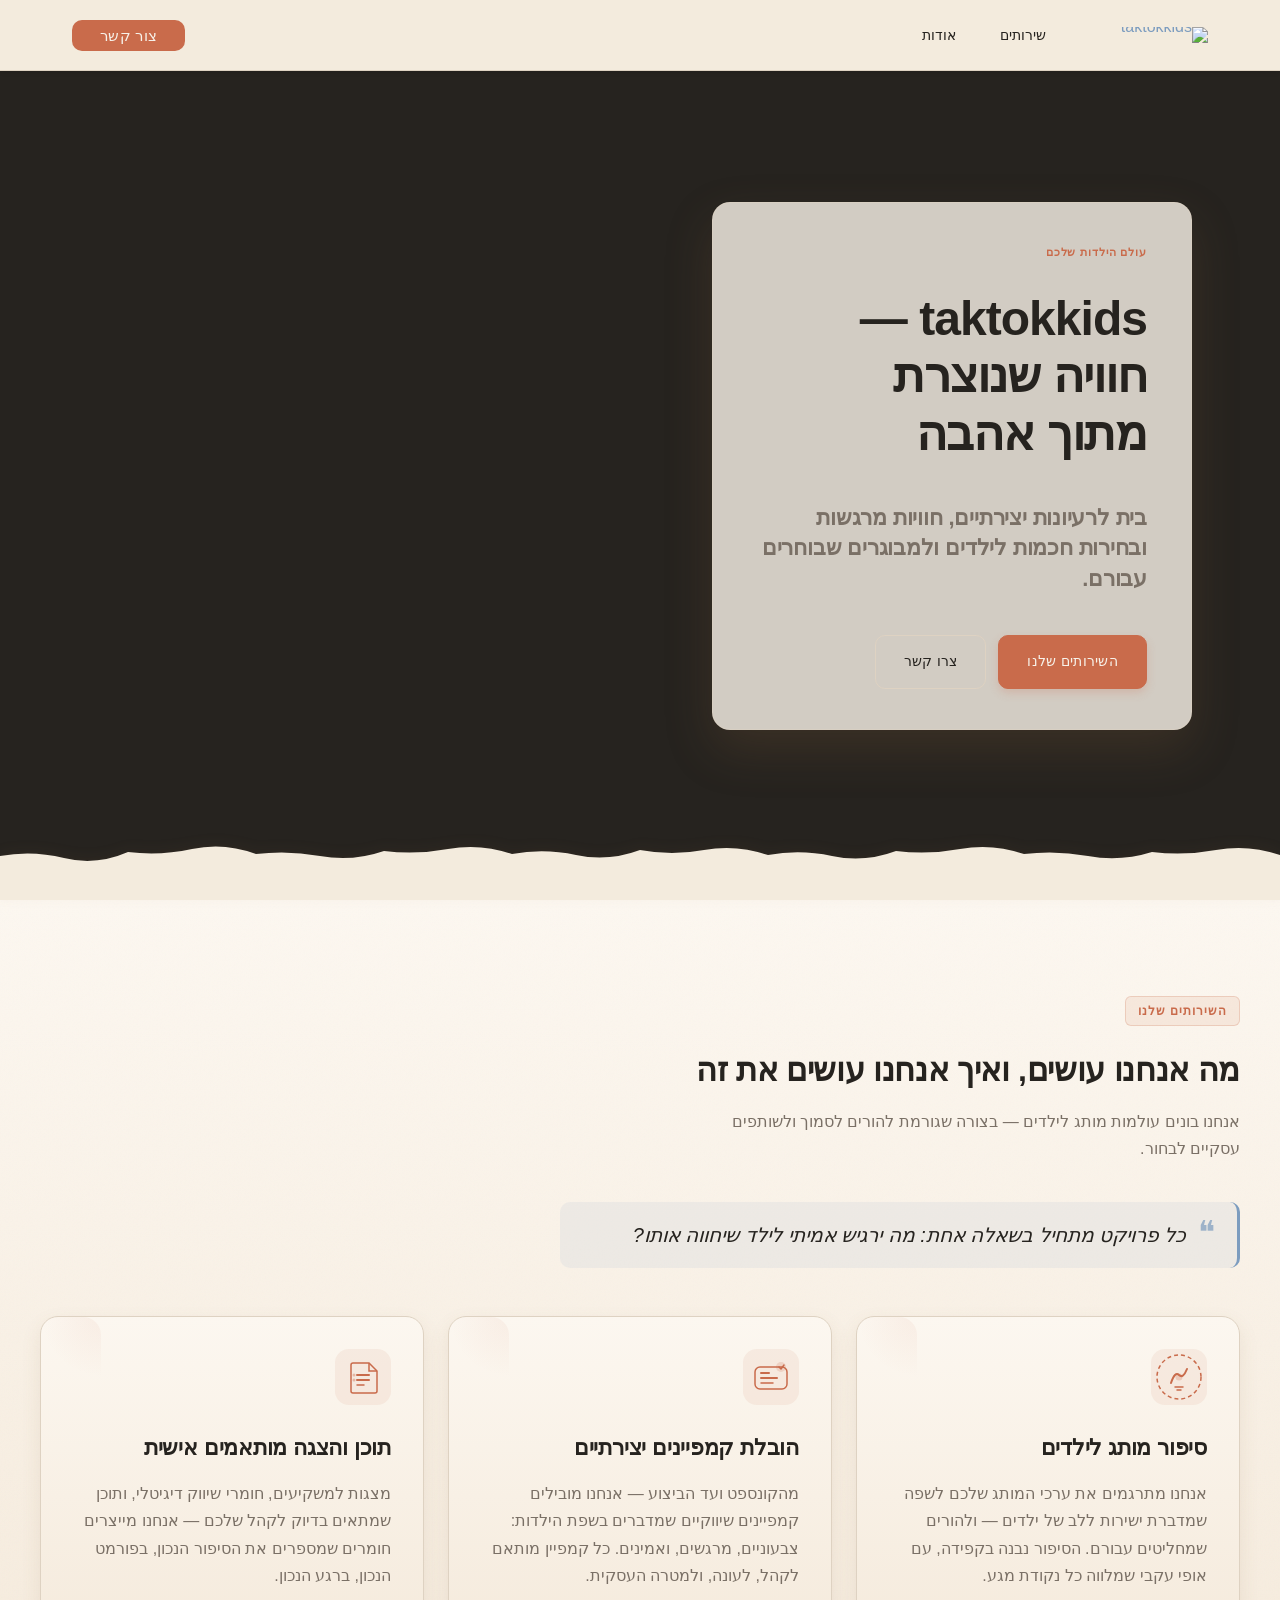
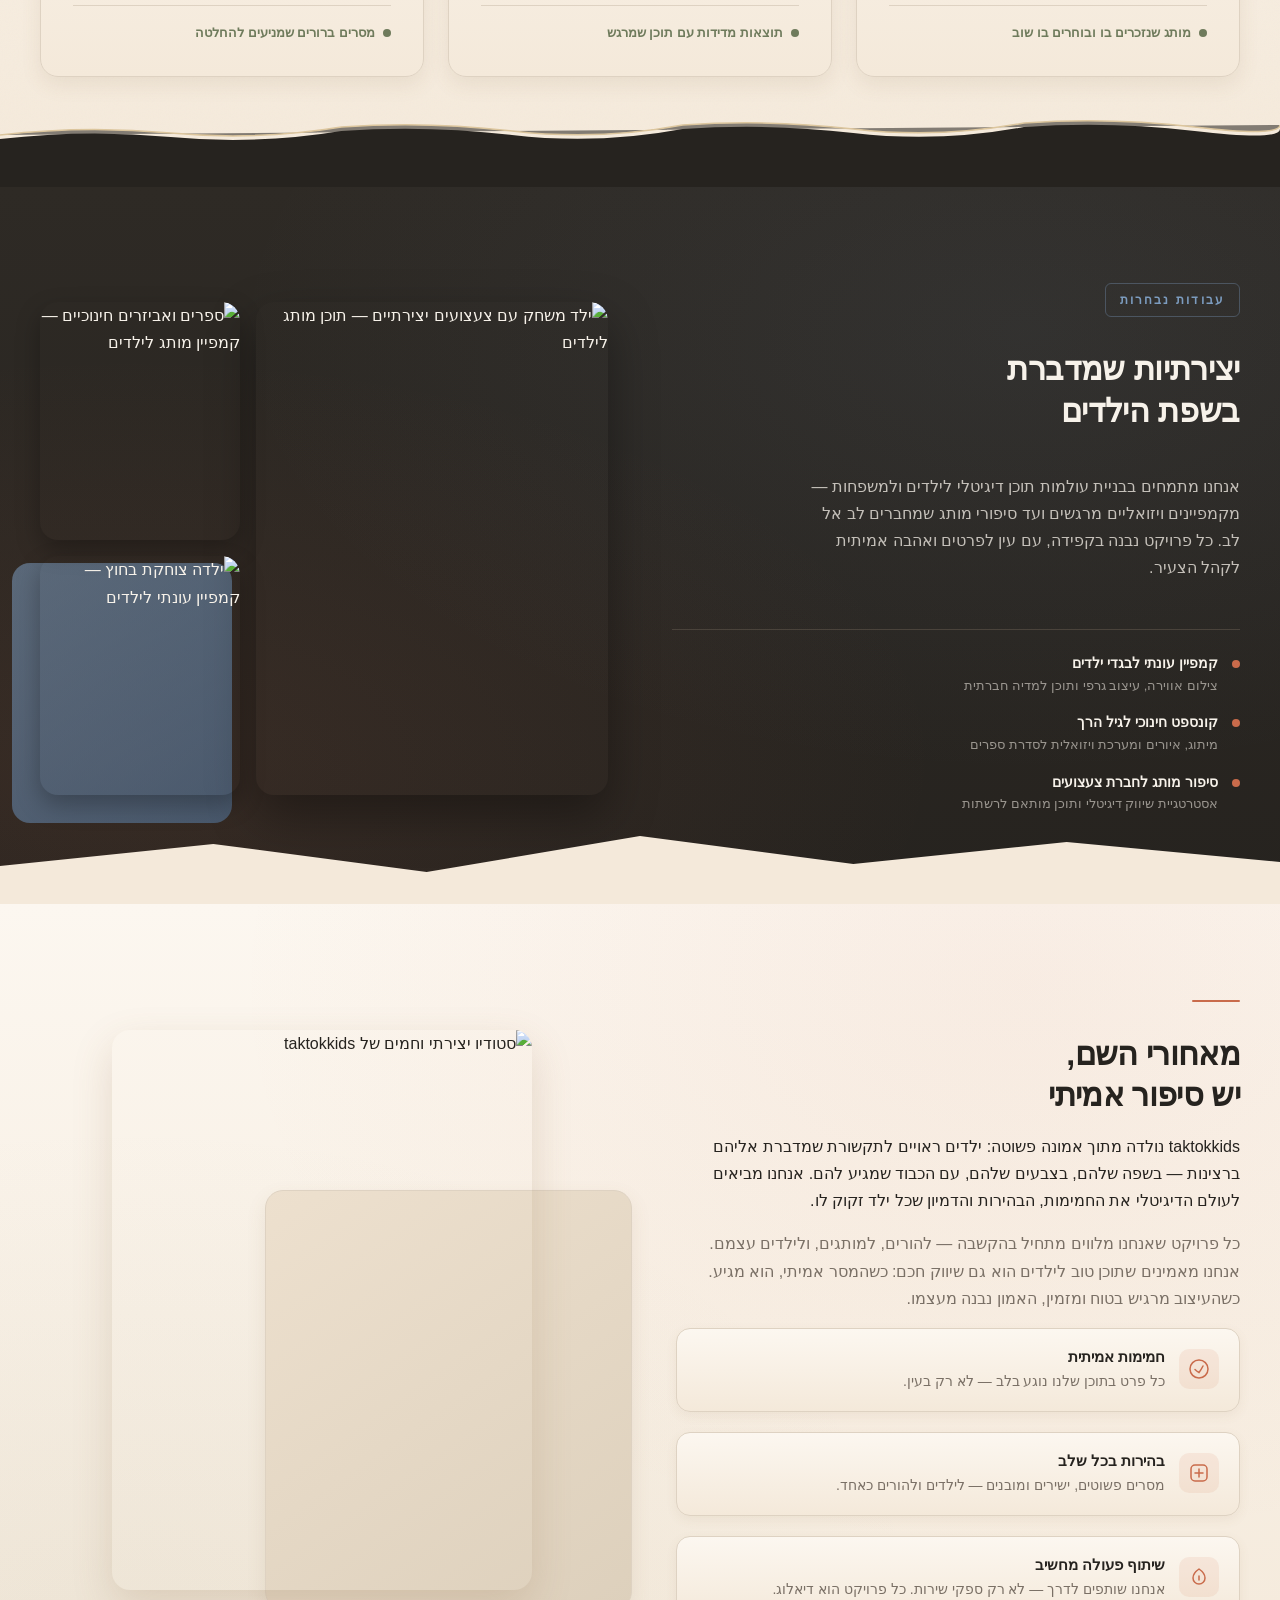
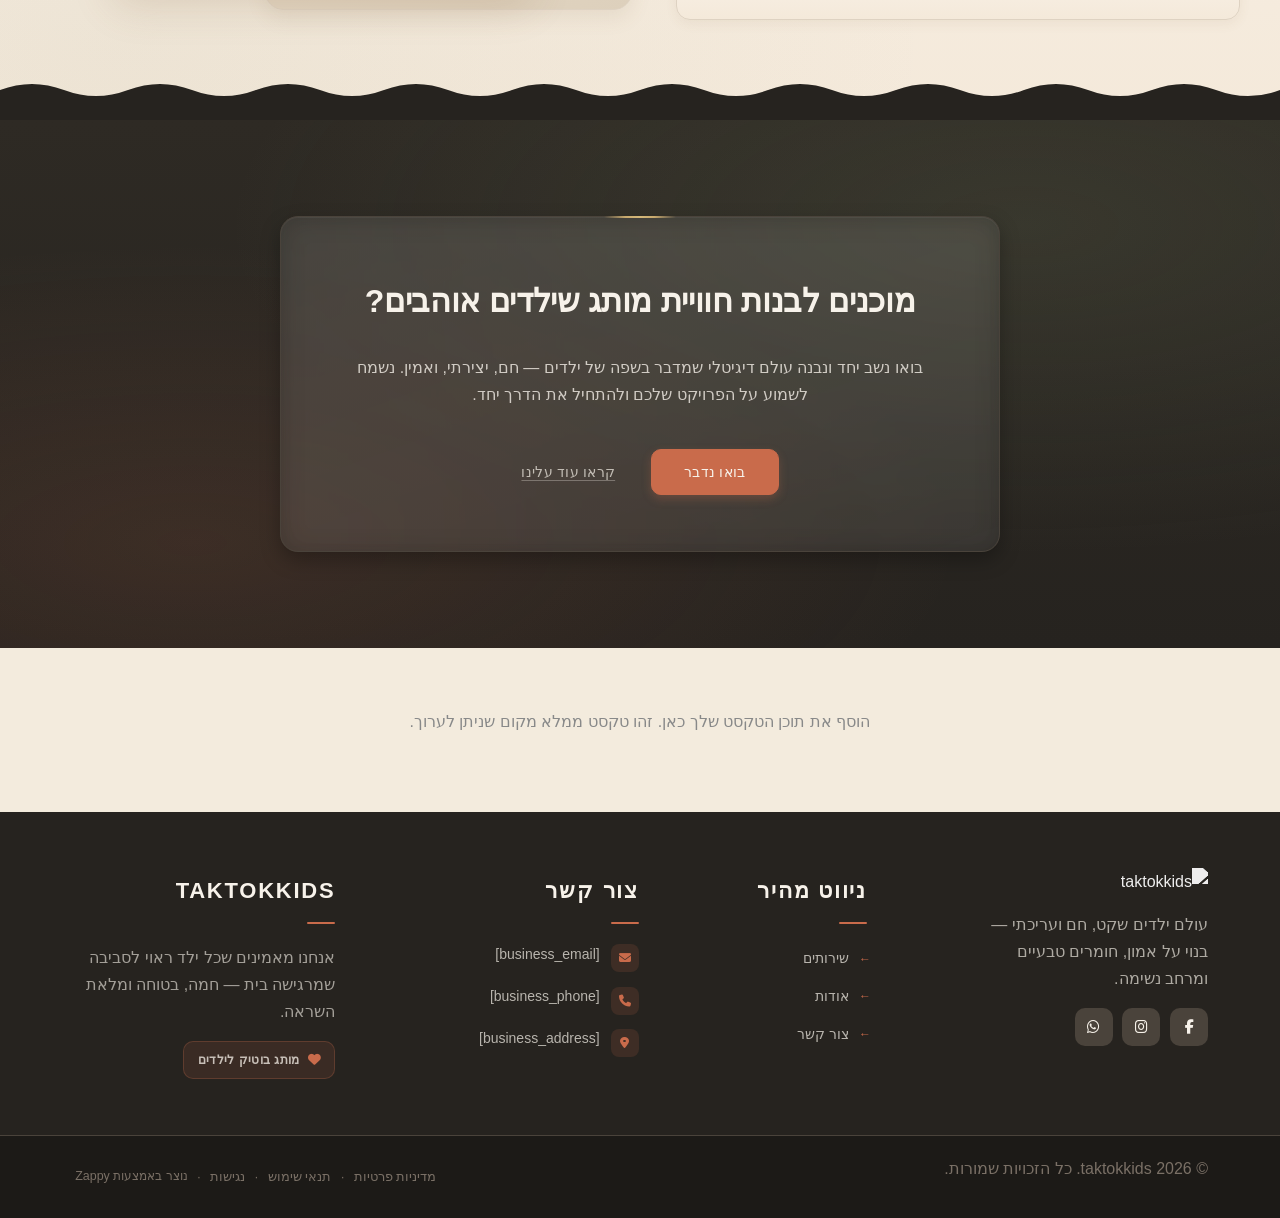
==== index.html @ 575d0949 "Background sync: Progressive GitHub Sync" ====
<!DOCTYPE html>
<html lang="he" dir="rtl">
<head>
    <meta charset="UTF-8">
    <meta name="viewport" content="width=device-width, initial-scale=1.0">
    <meta name="robots" content="index, follow">
    <title>digital marketing services — taktokkids</title>
    <meta name="description" content="גלו כיצד taktokkids מובילה עסקים להצלחה דיגיטלית מלאה. שירותי שיווק דיגיטלי מתקדמים, ניהול רשתות חברתיות ואסטרטגיות מנצחות שיהפכו את המותג שלכם לבלתי נשכח. הצטרפו אלינו עוד היום!">
    <meta name="keywords" content="digital marketing services, שיווק דיגיטלי, digital marketing agency, marketing, קידום עסקים">
    
    <!-- Favicons -->
    <link rel="icon" type="image/x-icon" href="/assets/favicon.ico">
    <link rel="icon" type="image/png" sizes="16x16" href="/assets/favicon-16x16.png">
    <link rel="icon" type="image/png" sizes="32x32" href="/assets/favicon-32x32.png">
    <link rel="icon" type="image/png" sizes="48x48" href="/assets/favicon-48x48.png">
    <link rel="icon" type="image/png" sizes="192x192" href="/assets/favicon-192x192.png">
    <link rel="icon" type="image/png" sizes="512x512" href="/assets/favicon-512x512.png">
    <link rel="apple-touch-icon" href="/assets/apple-touch-icon.png">
    <!-- Zappy Analytics -->
<script>
(function() {
  'use strict';
  
  // Configuration
  var config = {
    websiteId: '6b8d419a-8a26-4a65-ace0-37fadb36703c',
    apiUrl: 'https://api.zappy5.com/api/analytics/track',
    sessionDuration: 30 * 60 * 1000, // 30 minutes
    visitorDuration: 30 * 24 * 60 * 60 * 1000, // 30 days
    trackPageViews: true,
    trackClicks: true,
    trackFormSubmissions: true
  };
  
  // Generate or retrieve persistent visitor ID (30 days)
  function getVisitorId() {
    var visitorKey = 'zappy_visitor_' + config.websiteId;
    var visitor = null;
    
    try {
      visitor = localStorage.getItem(visitorKey);
      if (visitor) {
        var visitorData = JSON.parse(visitor);
        var now = Date.now();
        
        // Check if visitor ID is still valid (30 days)
        if (now - visitorData.created < config.visitorDuration) {
          // Update last seen timestamp
          visitorData.lastSeen = now;
          localStorage.setItem(visitorKey, JSON.stringify(visitorData));
          return visitorData.id;
        }
      }
    } catch (e) {
      console.warn('Zappy Analytics: LocalStorage not available');
    }
    
    // Generate new visitor ID
    var newVisitorId = 'zv_' + Date.now() + '_' + Math.random().toString(36).substr(2, 9);
    
    try {
      localStorage.setItem(visitorKey, JSON.stringify({
        id: newVisitorId,
        created: Date.now(),
        lastSeen: Date.now()
      }));
    } catch (e) {
      // Continue without local storage
    }
    
    return newVisitorId;
  }
  
  // Generate or retrieve session ID (30 minutes)
  function getSessionId() {
    var sessionKey = 'zappy_session_' + config.websiteId;
    var session = null;
    
    try {
      session = sessionStorage.getItem(sessionKey);
      if (session) {
        var sessionData = JSON.parse(session);
        var now = Date.now();
        
        // Check if session is still valid
        if (now - sessionData.timestamp < config.sessionDuration) {
          // Update timestamp
          sessionData.timestamp = now;
          sessionStorage.setItem(sessionKey, JSON.stringify(sessionData));
          return sessionData.id;
        }
      }
    } catch (e) {
      console.warn('Zappy Analytics: SessionStorage not available');
    }
    
    // Generate new session ID
    var newSessionId = 'zs_' + Date.now() + '_' + Math.random().toString(36).substr(2, 9);
    
    try {
      sessionStorage.setItem(sessionKey, JSON.stringify({
        id: newSessionId,
        timestamp: Date.now()
      }));
    } catch (e) {
      // Continue without session storage
    }
    
    return newSessionId;
  }
  
  var visitorId = getVisitorId();
  var sessionId = getSessionId();
  
  // Track an event
  function trackEvent(eventType, data) {
    data = data || {};
    
    var eventData = {
      website_id: config.websiteId,
      event_type: eventType,
      page_path: window.location.pathname,
      referrer: document.referrer || 'direct',
      visitor_id: visitorId,
      session_id: sessionId,
      metadata: data
    };
    
    // Use sendBeacon if available (better for page unload events)
    if (navigator.sendBeacon) {
      var blob = new Blob([JSON.stringify(eventData)], { type: 'application/json' });
      navigator.sendBeacon(config.apiUrl, blob);
    } else {
      // Fallback to fetch
      fetch(config.apiUrl, {
        method: 'POST',
        headers: {
          'Content-Type': 'application/json'
        },
        body: JSON.stringify(eventData),
        keepalive: true
      }).catch(function(error) {
        console.warn('Zappy Analytics: Failed to track event', error);
      });
    }
  }
  
  // Track page view
  if (config.trackPageViews) {
    trackEvent('pageview', {
      title: document.title,
      url: window.location.href
    });
  }
  
  // Track clicks on important elements
  if (config.trackClicks) {
    document.addEventListener('click', function(e) {
      var target = e.target;
      
      // Track button clicks (counted as actions)
      if (target.tagName === 'BUTTON' || target.closest('button')) {
        var button = target.tagName === 'BUTTON' ? target : target.closest('button');
        trackEvent('click', {
          element: 'button',
          text: button.textContent.trim().substring(0, 100),
          id: button.id || null,
          class: button.className || null
        });
      }
      
      // Track link clicks (navigation - not counted as actions)
      else if (target.tagName === 'A' || target.closest('a')) {
        var link = target.tagName === 'A' ? target : target.closest('a');
        trackEvent('navigation', {
          element: 'link',
          text: link.textContent.trim().substring(0, 100),
          href: link.href,
          external: link.hostname !== window.location.hostname
        });
      }
    }, true);
  }
  
  // Track form submissions
  if (config.trackFormSubmissions) {
    document.addEventListener('submit', function(e) {
      var form = e.target;
      
      trackEvent('form_submit', {
        form_id: form.id || null,
        form_name: form.name || null,
        form_action: form.action || null,
        form_method: form.method || 'GET'
      });
    }, true);
  }
  
  // Track time on page (send on page unload)
  var pageLoadTime = Date.now();
  
  window.addEventListener('beforeunload', function() {
    var timeOnPage = Math.floor((Date.now() - pageLoadTime) / 1000); // in seconds
    
    trackEvent('page_unload', {
      time_on_page: timeOnPage,
      page_path: window.location.pathname
    });
  });
  
  // Expose tracking function globally for custom events
  window.zappyAnalytics = {
    track: trackEvent,
    getVisitorId: function() { return visitorId; },
    getSessionId: function() { return sessionId; }
  };
  
})();
</script>
<!-- End Zappy Analytics -->
    <meta property="og:title" content="digital marketing services — taktokkids">
    <meta property="og:description" content="גלו כיצד taktokkids מובילה עסקים להצלחה דיגיטלית מלאה. שירותי שיווק דיגיטלי מתקדמים, ניהול רשתות חברתיות ואסטרטגיות מנצחות שיהפכו את המותג שלכם לבלתי נשכח. הצטרפו אלינו עוד היום!">
    <meta name="twitter:card" content="summary_large_image">
    <meta name="twitter:title" content="digital marketing services — taktokkids">
    <meta name="twitter:description" content="גלו כיצד taktokkids מובילה עסקים להצלחה דיגיטלית מלאה. שירותי שיווק דיגיטלי מתקדמים, ניהול רשתות חברתיות ואסטרטגיות מנצחות שיהפכו את המותג שלכם לבלתי נשכח. הצטרפו אלינו עוד היום!">
    <meta property="og:type" content="website">
  <meta property="og:locale" content="he_IL">
  
  
  
  
  
  <link rel="stylesheet" href="https://cdnjs.cloudflare.com/ajax/libs/font-awesome/6.4.0/css/all.min.css">

    <!-- Favicons -->
    <link rel="icon" type="image/x-icon" href="/assets/favicon.ico">
    <link rel="icon" type="image/png" sizes="16x16" href="/assets/favicon-16x16.png">
    <link rel="icon" type="image/png" sizes="32x32" href="/assets/favicon-32x32.png">
    <link rel="icon" type="image/png" sizes="48x48" href="/assets/favicon-48x48.png">
    <link rel="icon" type="image/png" sizes="192x192" href="/assets/favicon-192x192.png">
    <link rel="icon" type="image/png" sizes="512x512" href="/assets/favicon-512x512.png">
    <link rel="apple-touch-icon" href="/assets/apple-touch-icon.png">
    <!-- Cookie Consent -->
    <link rel="stylesheet" href="https://cdn.jsdelivr.net/npm/vanilla-cookieconsent@3/dist/cookieconsent.css">
    <script src="https://cdn.jsdelivr.net/npm/vanilla-cookieconsent@3/dist/cookieconsent.umd.js"></script>
    <!-- Mickidum Accessibility Toolbar -->
    <script src="https://cdn.jsdelivr.net/gh/mickidum/acc_toolbar/acctoolbar/acctoolbar.min.js"></script>
    <link rel="stylesheet" href="/styles.css">

    <style id="zappy-dropdown-submenu-styles">
      /* ========== DESKTOP DROPDOWN SUBMENU STYLES ========== */
      /* Base styles for dropdown submenus - parent must be positioned */
      .nav-menu li:has(.sub-menu), nav li:has(.sub-menu), .navbar li:has(.sub-menu), #navMenu li:has(.sub-menu) { position: relative; }
      /* Submenu base - hidden by default */
      .nav-menu .sub-menu, nav .sub-menu, .navbar .sub-menu, #navMenu .sub-menu { display: block !important; position: absolute !important; top: 100%; left: 0; min-width: 220px; background: white; border-radius: 8px; box-shadow: 0 8px 25px rgba(0,0,0,0.15); padding: 8px 0; opacity: 0; visibility: hidden; transform: translateY(10px); transition: all 0.3s ease; z-index: 1000; list-style: none; pointer-events: none; }
      /* CRITICAL: Desktop hover styles to show dropdown */
      .nav-menu li:hover > .sub-menu, nav li:hover > .sub-menu, .navbar li:hover > .sub-menu, #navMenu li:hover > .sub-menu { opacity: 1 !important; visibility: visible !important; transform: translateY(0) !important; pointer-events: auto !important; }
      /* Submenu item styling */
      .sub-menu li { list-style: none; margin: 0; padding: 0; }
      .sub-menu a { display: block !important; padding: 10px 16px !important; color: var(--text-dark, #333) !important; font-weight: 500; text-decoration: none; white-space: nowrap; transition: background-color 0.2s; }
      .sub-menu .zappy-nav-child > a { padding-left: 28px !important; font-size: 0.9em !important; opacity: 0.85 !important; }
      [dir="rtl"] .sub-menu .zappy-nav-child > a, html[lang="he"] .sub-menu .zappy-nav-child > a, html[lang="ar"] .sub-menu .zappy-nav-child > a { padding-left: 10px !important; padding-right: 28px !important; }
      .sub-menu .zappy-nav-parent > a { font-weight: 600 !important; }
      .sub-menu a:hover { background-color: #f5f5f5; }
      /* RTL (Hebrew/Arabic) dropdown positioning */
      [dir="rtl"] .nav-menu .sub-menu, [dir="rtl"] nav .sub-menu, [dir="rtl"] .navbar .sub-menu, html[lang="he"] .nav-menu .sub-menu, html[lang="he"] nav .sub-menu, html[lang="he"] .navbar .sub-menu, html[lang="ar"] .nav-menu .sub-menu, html[lang="ar"] nav .sub-menu, html[lang="ar"] .navbar .sub-menu { left: auto !important; right: 0 !important; }
      /* Hide empty dropdown menus (exclude catalog sub-menus that use <a> children instead of <li>) */
      .sub-menu:empty, .sub-menu:not(:has(li:not(.zappy-hidden-menu-item))):not(:has(> a)), .sub-menu:not(:has(li)):not(:has(> a)) { display: none !important; opacity: 0 !important; visibility: hidden !important; pointer-events: none !important; }
      /* Desktop: show submenu on Menu Group hover */
      li:has(.menu-group-title):hover > .sub-menu { opacity: 1 !important; visibility: visible !important; transform: translateY(0) !important; pointer-events: auto !important; }
      /* Menu Group title styling */
      .nav-menu > li > .menu-group-title, #navMenu > li > .menu-group-title { display: inline-block; padding: 0.5rem 1rem; cursor: default; user-select: none; }
      
      /* ========== MOBILE SUBMENU STYLES ========== */
      @media (max-width: 768px) {
        .nav-menu .sub-menu, nav .sub-menu, .navbar .sub-menu, #navMenu .sub-menu { position: static !important; transform: none !important; box-shadow: none !important; background: transparent !important; max-height: 0; overflow: hidden; opacity: 0; visibility: hidden; transition: max-height 0.3s ease, opacity 0.3s ease; padding: 0 !important; border-radius: 0 !important; }
        .navbar .sub-menu.mobile-expanded, .nav-menu .sub-menu.mobile-expanded, #navMenu .sub-menu.mobile-expanded { max-height: none !important; overflow-y: visible !important; opacity: 1 !important; visibility: visible !important; padding: 8px 0 8px 16px !important; }
        [dir="rtl"] .sub-menu.mobile-expanded, html[lang="he"] .sub-menu.mobile-expanded { padding: 8px 16px 8px 0 !important; }
        /* Disable hover behavior on mobile */
        .nav-menu li:hover > .sub-menu, nav li:hover > .sub-menu, .navbar li:hover > .sub-menu, #navMenu li:hover > .sub-menu { opacity: 0; visibility: hidden; pointer-events: none; }
        .nav-menu li > .sub-menu.mobile-expanded, nav li > .sub-menu.mobile-expanded, .navbar li > .sub-menu.mobile-expanded, #navMenu li > .sub-menu.mobile-expanded { opacity: 1 !important; visibility: visible !important; pointer-events: auto !important; }
        .nav-menu li:has(.sub-menu), nav li:has(.sub-menu), .navbar li:has(.sub-menu), #navMenu li:has(.sub-menu) { display: flex !important; flex-wrap: wrap !important; align-items: center !important; position: relative !important; min-height: 44px !important; }
        .nav-menu li:has(.sub-menu) > a, nav li:has(.sub-menu) > a, .navbar li:has(.sub-menu) > a, #navMenu li:has(.sub-menu) > a { flex: 1 !important; min-width: 0 !important; }
        .nav-menu li:has(.sub-menu) > .menu-group-title, nav li:has(.sub-menu) > .menu-group-title, .navbar li:has(.sub-menu) > .menu-group-title, #navMenu li:has(.sub-menu) > .menu-group-title { flex: 1 !important; min-width: 0 !important; padding: 0 !important; line-height: inherit !important; }
        .nav-menu li:has(.sub-menu) > .sub-menu, nav li:has(.sub-menu) > .sub-menu, .navbar li:has(.sub-menu) > .sub-menu, #navMenu li:has(.sub-menu) > .sub-menu { flex-basis: 100% !important; width: 100% !important; }
        .nav-menu li:has(.sub-menu) > a [class*="chevron"], .nav-menu li:has(.sub-menu) > a [class*="arrow"], .nav-menu li:has(.sub-menu) > a .fa-chevron-down, .nav-menu li:has(.sub-menu) > a .fa-angle-down, nav li:has(.sub-menu) > a [class*="chevron"], nav li:has(.sub-menu) > a [class*="arrow"], #navMenu li:has(.sub-menu) > a [class*="chevron"], #navMenu li:has(.sub-menu) > a [class*="arrow"] { display: none !important; visibility: hidden !important; }
        .mobile-submenu-toggle { display: flex !important; align-items: center !important; justify-content: center !important; width: 44px !important; height: auto !important; background: transparent !important; border: none !important; cursor: pointer !important; color: var(--text-dark) !important; position: static !important; flex-shrink: 0 !important; align-self: stretch !important; z-index: 2 !important; padding: 0 !important; margin: 0 !important; }
        .mobile-submenu-toggle::after { content: '' !important; width: 0 !important; height: 0 !important; border-left: 6px solid transparent !important; border-right: 6px solid transparent !important; border-top: 7px solid currentColor !important; transition: transform 0.3s ease !important; }
        .mobile-submenu-toggle.expanded::after { transform: rotate(180deg) !important; }
        .sub-menu a { padding: 10px 0 !important; display: block !important; color: var(--text-dark) !important; white-space: normal !important; }
        .sub-menu .zappy-nav-child > a { padding-left: 28px !important; font-size: 0.9em !important; opacity: 0.85 !important; }
        [dir="rtl"] .sub-menu .zappy-nav-child > a, html[lang="he"] .sub-menu .zappy-nav-child > a, html[lang="ar"] .sub-menu .zappy-nav-child > a { padding-left: 0 !important; padding-right: 28px !important; }
        .sub-menu .zappy-nav-parent > a { font-weight: 600 !important; }
        .nav-menu.active, #navMenu.active { max-width: 100vw !important; overflow-x: hidden !important; box-sizing: border-box !important; }
        .navbar .sub-menu li a, nav.navbar .sub-menu li a, .zappy-products-dropdown .sub-menu a { color: var(--text-dark) !important; }
      }
      @media (min-width: 769px) { .mobile-submenu-toggle { display: none !important; } }
    </style>

    <style id="mobile-lang-menu-deployed-css">
    @media (max-width: 768px) {
      .lang-switcher,
      .nav-cta-container .lang-switcher,
      .nav-container .lang-switcher,
      .navbar .lang-switcher,
      .navbar .nav-cta-container .lang-switcher,
      .nav-icons-left .lang-switcher,
      .nav-ecommerce-icons .lang-switcher { display: none !important; }
      .mobile-lang-menu { width: 100%; border-top: 1px solid rgba(128,128,128,0.2); padding: 8px 0 0 0; margin-top: 8px; }
      .mobile-lang-toggle { display: flex !important; align-items: center; justify-content: space-between; width: 100%; padding: 12px 16px; background: none; border: none; cursor: pointer; font-size: 15px; color: inherit; font-family: inherit; }
      .mobile-lang-toggle::after { content: ''; display: inline-block; width: 8px; height: 8px; border-right: 2px solid currentColor; border-bottom: 2px solid currentColor; transform: rotate(45deg); transition: transform 0.3s ease; margin-left: 8px; }
      .mobile-lang-toggle.expanded::after { transform: rotate(-135deg); }
      .mobile-lang-options { max-height: 0; overflow: hidden; transition: max-height 0.3s ease; }
      .mobile-lang-options.expanded { max-height: 300px; }
      .mobile-lang-option { display: flex !important; align-items: center; gap: 10px; padding: 10px 24px; text-decoration: none; color: inherit; font-size: 14px; font-family: inherit; }
      .mobile-lang-option:hover { background: rgba(128,128,128,0.1); }
      .mobile-lang-option.active { font-weight: 600; opacity: 0.7; pointer-events: none; }
      .mobile-lang-option img { width: 20px; height: 20px; border-radius: 50%; }
    }
    @media (min-width: 769px) {
      .mobile-lang-menu { display: none !important; }
    }
    </style>

    <style id="zappy-widget-visibility">
      #mic-access-tool-general-button, .mic-access-tool-general-button,
      #mic-init-access-tool .mic-access-tool-general-button, #mic-init-access-tool #mic-access-tool-general-button,
      ._access-icon, #mic-access-tool-box, .mic-access-tool-box,
      #mic-init-access-tool #mic-access-tool-box, div[id*="mic-access-tool-box"], ._access-menu {
        display: none !important; visibility: hidden !important; opacity: 0 !important; pointer-events: none !important;
      }
    </style>
</head>
<body>

  <nav class="navbar" dir="rtl">
  <button class="mobile-toggle" id="mobileToggle" aria-label="Menu">
    <svg class="hamburger-icon" width="24" height="24" viewBox="0 0 24 24" fill="none">
      <path d="M3 12h18M3 6h18M3 18h18" stroke="currentColor" stroke-width="2" stroke-linecap="round"></path>
    </svg>
    <svg class="close-icon" width="24" height="24" viewBox="0 0 24 24" fill="none" style="display: none;">
      <path d="M18 6L6 18M6 6l12 12" stroke="currentColor" stroke-width="2" stroke-linecap="round"></path>
    </svg>
  </button>

  <button class="phone-header-btn" data-phone="[business_phone]" aria-label="Call">
    <svg width="20" height="20" viewBox="0 0 24 24" fill="currentColor">
      <path d="M22 16.92v3a2 2 0 0 1-2.18 2 19.79 19.79 0 0 1-8.63-3.07 19.5 19.5 0 0 1-6-6 19.79 19.79 0 0 1-3.07-8.67A2 2 0 0 1 4.11 2h3a2 2 0 0 1 2 1.72 12.84 12.84 0 0 0 .7 2.81 2 2 0 0 1-.45 2.11L8.09 9.91a16 16 0 0 0 6 6l1.27-1.27a2 2 0 0 1 2.11-.45 12.84 12.84 0 0 0 2.81.7A2 2 0 0 1 22 16.92z"></path>
    </svg>
  </button>

  <div class="nav-container">
    <div class="nav-right-group"><div class="nav-brand">
      <a href="/" class="logo-link">
        <img src="/assets/taktokkids-general-logo.webp" alt="taktokkids" class="logo">
      </a>
    </div><ul class="nav-menu" id="navMenu"><li><a href="/services">שירותים</a></li><li><a href="/about">אודות</a></li></ul></div>

    

    <div class="nav-cta-container">
      <a href="/contact" class="nav-cta-btn">צור קשר</a>
    </div>
  </div>
</nav>
<script>

// Navbar Mobile Menu Toggle and Contrast Fix
(function() {
  // Use 'load' event instead of 'DOMContentLoaded' to ensure we run AFTER all other scripts
  window.addEventListener('load', function() {
    
    // FIX MOBILE BUTTON CONTRAST
    // Detect navbar background color and apply contrasting color to mobile buttons
    const navbar = document.querySelector('.navbar, nav, header');
    if (!navbar) {
      console.log('[Navbar] Navbar element not found');
      return;
    }
    
    // DECLARE VARIABLES EARLY to avoid Temporal Dead Zone errors
    // These are used in multiple places below
    let mobileToggle = document.getElementById('mobileToggle') ||
                       document.querySelector('.mobile-toggle') ||
                       document.querySelector('.hamburger') ||
                       document.querySelector('.hamburger-menu') ||
                       document.querySelector('.menu-toggle') ||
                       document.querySelector('.burger-menu') ||
                       document.querySelector('[aria-label="Menu"]') ||
                       document.querySelector('[aria-label="תפריט"]');
    
    const phoneBtn = document.querySelector('.phone-header-btn');
    
    const computedStyle = window.getComputedStyle(navbar);
    let bgColor = computedStyle.backgroundColor;
    
    console.log('[Navbar] Initial navbar background:', bgColor);
    
    // Check if background is transparent or rgba with 0 alpha
    const isTransparent = bgColor === 'transparent' || 
                         bgColor === 'rgba(0, 0, 0, 0)' ||
                         (bgColor.startsWith('rgba') && bgColor.includes(', 0)'));
    
    if (isTransparent) {
      // Check for background-image or gradient
      const bgImage = computedStyle.backgroundImage;
      if (bgImage && bgImage !== 'none') {
        console.log('[Navbar] Navbar has background image/gradient, using dark text');
        bgColor = 'rgb(240, 240, 240)'; // Assume light background
      } else {
        // Transparent navbar - check body background
        const bodyBg = window.getComputedStyle(document.body).backgroundColor;
        console.log('[Navbar] Navbar transparent, using body background:', bodyBg);
        bgColor = bodyBg;
      }
    }
    
    // Calculate luminance to determine if background is light or dark
    const rgb = bgColor.match(/\d+/g);
    if (rgb && rgb.length >= 3) {
      const r = parseInt(rgb[0]);
      const g = parseInt(rgb[1]);
      const b = parseInt(rgb[2]);
      const luminance = (0.299 * r + 0.587 * g + 0.114 * b) / 255;
      
      // Mobile button colors are set by Claude's AI-generated CSS (same as .nav-menu a)
      // No dynamic color overrides needed - colors come from the generated navbar CSS
      console.log('[Navbar] Mobile button colors preserved from Claude CSS (luminance:', luminance.toFixed(2) + ')');
      
      // FIX ICON SIZES - Ensure SVGs are properly sized and visible
      // INJECT CRITICAL CSS TO OVERRIDE ANY CONFLICTING RULES
      const criticalCSS = document.createElement('style');
      criticalCSS.id = 'zappy-mobile-nav-fix';
      const htmlLang = document.documentElement.lang || 'en';
      const htmlDir = document.documentElement.dir || 'ltr';
      // Check both dir attribute AND lang for RTL detection
      // dir="rtl" is the most reliable indicator
      const isRTL = htmlDir === 'rtl' || htmlLang === 'he' || htmlLang === 'ar';
      
      criticalCSS.textContent = `
        /* Hide mobile buttons on desktop, show only on mobile */
        @media (min-width: 769px) {
          .mobile-toggle,
          .phone-header-btn {
            display: none !important;
          }
        }
        
        /* Show and position mobile buttons correctly on mobile */
        @media (max-width: 768px) {
          .mobile-toggle,
          .phone-header-btn {
            position: absolute !important;
            top: 50% !important;
            transform: translateY(-50%) !important;
            z-index: 1001 !important;
            display: flex !important;
            align-items: center !important;
            justify-content: center !important;
            width: 36px !important;
            height: 36px !important;
            border-radius: 50% !important;
            border: none !important;
            cursor: pointer !important;
            padding: 6px !important;
            background: none !important;
            color: var(--nav-text, var(--text-dark)) !important;
          }
          
          /* LTR positioning (default): hamburger LEFT, phone RIGHT */
          html:not([dir="rtl"]):not([lang="he"]):not([lang="ar"]) .mobile-toggle,
          html[dir="ltr"] .mobile-toggle {
            left: 12px !important;
            right: auto !important;
          }
          html:not([dir="rtl"]):not([lang="he"]):not([lang="ar"]) .phone-header-btn,
          html[dir="ltr"] .phone-header-btn {
            right: 12px !important;
            left: auto !important;
          }
          
          /* RTL positioning: hamburger RIGHT, phone LEFT */
          html[dir="rtl"] .mobile-toggle,
          html[lang="he"] .mobile-toggle,
          html[lang="ar"] .mobile-toggle {
            right: 12px !important;
            left: auto !important;
          }
          html[dir="rtl"] .phone-header-btn,
          html[lang="he"] .phone-header-btn,
          html[lang="ar"] .phone-header-btn {
            left: 12px !important;
            right: auto !important;
          }
          
          /* CRITICAL: Ensure nav-container has min-height on mobile */
          /* All children are positioned absolutely/fixed on mobile, so height:auto collapses to 0 */
          .nav-container {
            min-height: 70px !important;
            position: relative !important;
          }
          
          /* Ensure SVG icons are properly sized and inherit color */
          .mobile-toggle svg,
          .phone-header-btn svg {
            width: 24px !important;
            height: 24px !important;
            /* Don't force display - let JavaScript control hamburger/close toggle */
          }
          
          /* Reset nav-cta-container on mobile - remove desktop box-shadow/padding */
          /* that creates a visible ghost box when CTA button is hidden */
          .nav-cta-container {
            box-shadow: none !important;
            padding: 0 !important;
          }
          
          /* Hide nav-cta-container entirely on mobile when there's no lang-switcher */
          /* (only the CTA button is inside, and it's hidden on mobile) */
          .nav-cta-container:not(:has(.lang-switcher)) {
            display: none !important;
          }
          
          /* CRITICAL: Prevent hero image fade gradient from bleeding over headline text */
          /* The .image-fade-gradient has bottom: -30px (extends below parent) */
          /* On mobile stacked layout, this overlaps the h1 text below the image */
          .hero-image-column {
            overflow: hidden !important;
          }
          .image-fade-gradient {
            bottom: 0 !important;
          }
          
          /* Hide desktop language switcher on mobile - hamburger menu handles it */
          /* High specificity to override stored CSS */
          .lang-switcher,
          .nav-cta-container .lang-switcher,
          .nav-container .lang-switcher,
          .navbar .lang-switcher,
          .navbar .nav-cta-container .lang-switcher {
            display: none !important;
          }
        }
      `;
      
      // Remove existing fix if present and inject new one
      const existing = document.getElementById('zappy-mobile-nav-fix');
      if (existing) existing.remove();
      document.head.appendChild(criticalCSS);
      
      console.log('[Navbar] Critical CSS injected for mobile nav positioning');
      
      // ONLY apply inline positioning styles on mobile viewport
      // On desktop, the CSS handles hiding these buttons with display: none
      // Inline styles were breaking desktop layout by overriding CSS
      const isMobileViewport = window.innerWidth <= 768;
      
      if (mobileToggle) {
        // Icon sizing applies to all viewports for consistency
        const hamburgerIcon = mobileToggle.querySelector('.hamburger-icon');
        const closeIcon = mobileToggle.querySelector('.close-icon');
        
        if (hamburgerIcon) {
          hamburgerIcon.style.setProperty('width', '24px', 'important');
          hamburgerIcon.style.setProperty('height', '24px', 'important');
          hamburgerIcon.style.setProperty('display', 'block', 'important'); // Show hamburger by default
        }
        if (closeIcon) {
          closeIcon.style.setProperty('width', '24px', 'important');
          closeIcon.style.setProperty('height', '24px', 'important');
          closeIcon.style.setProperty('display', 'none', 'important'); // Hide close icon by default
        }
        
        // ONLY set positioning inline styles on mobile
        if (isMobileViewport) {
          mobileToggle.style.setProperty('position', 'absolute', 'important');
          mobileToggle.style.setProperty('top', '50%', 'important');
          mobileToggle.style.setProperty('transform', 'translateY(-50%)', 'important');
          mobileToggle.style.setProperty('z-index', '1001', 'important');
          
          // Clear any inline left/right so CSS can take over based on html[dir]
          mobileToggle.style.removeProperty('left');
          mobileToggle.style.removeProperty('right');
          
          console.log('[Navbar] Mobile toggle positioning applied (mobile viewport)');
        } else {
          // On desktop, clear any positioning styles to let CSS handle it
          mobileToggle.style.removeProperty('position');
          mobileToggle.style.removeProperty('top');
          mobileToggle.style.removeProperty('transform');
          mobileToggle.style.removeProperty('z-index');
          mobileToggle.style.removeProperty('left');
          mobileToggle.style.removeProperty('right');
          console.log('[Navbar] Desktop viewport - cleared mobile toggle inline positioning');
        }
      }
      
      if (phoneBtn) {
        // Icon sizing applies to all viewports
        const phoneIcon = phoneBtn.querySelector('svg');
        if (phoneIcon) {
          phoneIcon.style.width = '24px';
          phoneIcon.style.height = '24px';
          phoneIcon.setAttribute('width', '24');
          phoneIcon.setAttribute('height', '24');
        }
        
        // ONLY set positioning inline styles on mobile
        if (isMobileViewport) {
          phoneBtn.style.setProperty('position', 'absolute', 'important');
          phoneBtn.style.setProperty('top', '50%', 'important');
          phoneBtn.style.setProperty('transform', 'translateY(-50%)', 'important');
          phoneBtn.style.setProperty('z-index', '1001', 'important');
          
          // Clear any inline left/right so CSS can take over based on html[dir]
          phoneBtn.style.removeProperty('left');
          phoneBtn.style.removeProperty('right');
          
          console.log('[Navbar] Phone button positioning applied (mobile viewport)');
        } else {
          // On desktop, clear any positioning styles to let CSS handle it
          phoneBtn.style.removeProperty('position');
          phoneBtn.style.removeProperty('top');
          phoneBtn.style.removeProperty('transform');
          phoneBtn.style.removeProperty('z-index');
          phoneBtn.style.removeProperty('left');
          phoneBtn.style.removeProperty('right');
          console.log('[Navbar] Desktop viewport - cleared phone button inline positioning');
        }
      }
    } else {
      console.log('[Navbar] Could not parse background color:', bgColor);
    }
    
    // MOBILE MENU TOGGLE
    // Re-query in case DOM changed (mobileToggle already declared at top of function)
    mobileToggle = document.getElementById('mobileToggle') ||
                   document.querySelector('.mobile-toggle') ||
                   document.querySelector('.hamburger') ||
                   document.querySelector('.hamburger-menu') ||
                   document.querySelector('.menu-toggle') ||
                   document.querySelector('.burger-menu') ||
                   document.querySelector('[aria-label="Menu"]') ||
                   document.querySelector('[aria-label="תפריט"]');
    
    // EXPANDED SEARCH: Find nav menu by ID or class
    const navMenu = document.getElementById('navMenu') ||
                  document.querySelector('.nav-menu') ||
                  document.querySelector('.nav-links') ||
                  document.querySelector('nav ul:not(.submenu)');
    
    if (!mobileToggle || !navMenu) {
      console.log('[Navbar] Mobile toggle or menu not found:', { toggle: !!mobileToggle, menu: !!navMenu });
      return;
    }
    
    // Ensure navMenu has ID for CSS targeting
    if (!navMenu.id) {
      navMenu.id = 'navMenu';
    }
    
    console.log('[Navbar] Initializing mobile menu...');
    
    // Remove any existing event listeners by cloning the button
    const newToggle = mobileToggle.cloneNode(true);
    mobileToggle.parentNode.replaceChild(newToggle, mobileToggle);
    
    // Toggle menu on button click - use newToggle now
    newToggle.addEventListener('click', function(e) {
      e.preventDefault();
      e.stopPropagation();
      
      const hamburgerIcon = this.querySelector('.hamburger-icon');
      const closeIcon = this.querySelector('.close-icon');
      const isActive = navMenu.classList.contains('active');
      
      if (isActive) {
        // Close menu
        navMenu.classList.remove('active');
        if (hamburgerIcon) hamburgerIcon.style.setProperty('display', 'block', 'important');
        if (closeIcon) closeIcon.style.setProperty('display', 'none', 'important');
        document.body.style.overflow = '';
        console.log('[Navbar] Menu closed');
      } else {
        // Open menu
        navMenu.classList.add('active');
        if (hamburgerIcon) hamburgerIcon.style.setProperty('display', 'none', 'important');
        if (closeIcon) closeIcon.style.setProperty('display', 'block', 'important');
        document.body.style.overflow = 'hidden';
        console.log('[Navbar] Menu opened');
      }
    });
    
    // Close menu when clicking nav links (but NOT dropdown toggles)
    const navLinks = navMenu.querySelectorAll('a');
    navLinks.forEach(function(link) {
      link.addEventListener('click', function() {
        // Don't close if it's a dropdown child (unless it's a real navigation link)
        if (this.getAttribute('href') === '#') return;
        
        const hamburgerIcon = newToggle.querySelector('.hamburger-icon');
        const closeIcon = newToggle.querySelector('.close-icon');
        
        navMenu.classList.remove('active');
        if (hamburgerIcon) hamburgerIcon.style.setProperty('display', 'block', 'important');
        if (closeIcon) closeIcon.style.setProperty('display', 'none', 'important');
        document.body.style.overflow = '';
        console.log('[Navbar] Menu closed (link clicked)');
      });
    });
    
    // DROPDOWN MENU TOGGLE (for mobile and touch devices)
    var dropdownToggles = navMenu.querySelectorAll('.dropdown-toggle');
    dropdownToggles.forEach(function(toggle) {
      toggle.addEventListener('click', function(e) {
        e.preventDefault();
        e.stopPropagation();
        var parent = this.closest('.nav-dropdown');
        if (!parent) return;
        
        // Close other open dropdowns at the same level
        var siblings = parent.parentNode.querySelectorAll('.nav-dropdown.open');
        siblings.forEach(function(sib) {
          if (sib !== parent) sib.classList.remove('open');
        });
        
        parent.classList.toggle('open');
        console.log('[Navbar] Dropdown toggled:', parent.classList.contains('open') ? 'open' : 'closed');
      });
    });
    
    // Close dropdowns when clicking outside
    document.addEventListener('click', function(e) {
      if (!e.target.closest('.nav-dropdown')) {
        var openDropdowns = document.querySelectorAll('.nav-dropdown.open');
        openDropdowns.forEach(function(dd) { dd.classList.remove('open'); });
      }
    });
    
    console.log('[Navbar] Dropdown handlers initialized for ' + dropdownToggles.length + ' dropdowns');
    
    // Phone button functionality (phoneBtn already declared at top of function)
    if (phoneBtn) {
      phoneBtn.addEventListener('click', function() {
        // Get phone number from placeholder in page or use default
        const phoneLinks = document.querySelectorAll('a[href^="tel:"]');
        const phoneNumber = phoneLinks.length > 0 
          ? phoneLinks[0].getAttribute('href').replace('tel:', '')
          : '[business_phone]';
        
        window.location.href = 'tel:' + phoneNumber;
        console.log('[Navbar] Phone button clicked');
      });
    }
    
    console.log('[Navbar] Mobile menu initialized successfully');
    
    // === WHATSAPP BUTTON VISIBILITY FIX ===
    // Ensure WhatsApp floating button is hidden on desktop and visible on mobile
    // IMPORTANT: Only target the floating button by its class, NOT generic wa.me links
    const handleWhatsAppVisibility = function() {
      const whatsappBtn = document.querySelector('.whatsapp-float');
      if (whatsappBtn) {
        const isDesktop = window.innerWidth >= 769;
        if (isDesktop) {
          whatsappBtn.style.setProperty('display', 'none', 'important');
          whatsappBtn.style.setProperty('visibility', 'hidden', 'important');
          whatsappBtn.style.setProperty('opacity', '0', 'important');
          whatsappBtn.style.setProperty('pointer-events', 'none', 'important');
          console.log('[WhatsApp] Button hidden on desktop');
        } else {
          whatsappBtn.style.removeProperty('display');
          whatsappBtn.style.removeProperty('visibility');
          whatsappBtn.style.removeProperty('opacity');
          whatsappBtn.style.removeProperty('pointer-events');
          console.log('[WhatsApp] Button visible on mobile');
        }
      }
    };
    
    // Run on load
    handleWhatsAppVisibility();
    
    // Run on resize with debouncing
    let resizeTimer;
    window.addEventListener('resize', function() {
      clearTimeout(resizeTimer);
      resizeTimer = setTimeout(handleWhatsAppVisibility, 100);
    });
  });
})();

</script>
  
  <main>
    <section class="index-hero-section" data-layout-spec="בית-hero" dir="rtl" data-hero-type="fullscreen-scrim">
  <!-- Background Image -->
  <div class="index-hero-bg">
    <img data-hero-bg="true" data-placeholder="index-hero-image-1" data-context="Warm cinematic lifestyle photograph of a child playing with natural wooden toys and tactile craft materials in a sun-drenched, minimal Scandinavian-inspired room. Earthy tones: cream walls, linen textures, terracotta accents. Soft natural window light. Boutique calm, editorial quality. No text. Wide landscape format for full-bleed hero background." width="1440" height="900" src="/assets/site-index-hero-image-1.webp" alt="ילד משחק בסביבה חמה ויצירתית עם חומרים טבעיים">
  </div>

  <!-- Scrim Overlay -->
  <div class="index-hero-scrim" aria-hidden="true"></div>

  <!-- Content Card -->
  <div class="index-hero-container">
    <article class="index-hero-card">
      <span class="index-hero-label">עולם הילדות שלכם</span>
      <h1 class="index-hero-headline">taktokkids —<br>חוויה שנוצרת<br>מתוך אהבה</h1>
      <h3 class="index-hero-subtitle">בית לרעיונות יצירתיים, חוויות מרגשות ובחירות חכמות לילדים ולמבוגרים שבוחרים עבורם.</h3>
      <div class="index-hero-ctas">
        <a href="/services" class="index-hero-btn-primary">השירותים שלנו</a>
        <a href="/contact" class="index-hero-btn-secondary">צרו קשר</a>
      </div>
    </article>
  </div>

  <!-- Bottom Torn Paper Divider -->
  <div class="index-hero-divider-wrapper">
    <svg data-no-icon-edit="true" aria-hidden="true" viewBox="0 0 1440 88" preserveAspectRatio="none" xmlns="http://www.w3.org/2000/svg">
      <path d="M0,88 L0,44 Q36,38 72,46 T144,40 Q180,44 216,37 T288,42 Q324,38 360,44 T432,39 Q468,43 504,37 T576,42 Q612,36 648,43 T720,38 Q756,44 792,38 T864,43 Q900,37 936,44 T1008,39 Q1044,43 1080,37 T1152,42 Q1188,38 1224,44 T1296,40 Q1332,44 1368,38 T1440,43 L1440,88 Z" fill="#F3EBDD"></path>
    </svg>
  </div>
</section>

<section class="index-services-section" data-layout-spec="בית-services" dir="rtl">
  <!-- Paper texture overlay -->
  <div class="index-services-texture" aria-hidden="true"></div>

  <div class="index-services-container">

    <!-- Title Area -->
    <div class="index-services-header">
      <div class="index-services-label">השירותים שלנו</div>
      <h2 class="index-services-title">מה אנחנו עושים, ואיך אנחנו עושים את זה</h2>
      <p class="index-services-intro">אנחנו בונים עולמות מותג לילדים — בצורה שגורמת להורים לסמוך ולשותפים עסקיים לבחור.</p>
    </div>

    <!-- Pull Quote -->
    <div class="index-services-pullquote" aria-label="ציטוט מוביל">
      <span class="index-services-pullquote-mark" aria-hidden="true">❝</span>
      <span class="index-services-pullquote-text">כל פרויקט מתחיל בשאלה אחת: מה ירגיש אמיתי לילד שיחווה אותו?</span>
    </div>

    <!-- Cards Grid -->
    <div class="index-services-grid">

      <!-- Card 1: Brand Storytelling -->
      <article class="index-services-card">
        <div class="index-services-card-icon" aria-hidden="true">
          <svg data-element-type="icon" data-icon-type="svg" width="48" height="48" viewBox="0 0 48 48" fill="none" xmlns="http://www.w3.org/2000/svg">
            <circle cx="24" cy="24" r="22" stroke="currentColor" stroke-width="1.5" stroke-dasharray="4 3"></circle>
            <path d="M16 30 Q20 18 24 22 Q28 26 32 16" stroke="currentColor" stroke-width="2" stroke-linecap="round" fill="none"></path>
            <circle cx="24" cy="24" r="3.5" fill="currentColor" opacity="0.25"></circle>
            <path d="M20 34 L28 34" stroke="currentColor" stroke-width="1.5" stroke-linecap="round"></path>
            <path d="M22 37 L26 37" stroke="currentColor" stroke-width="1.5" stroke-linecap="round"></path>
          </svg>
        </div>
        <div class="index-services-card-content">
          <h3 class="index-services-card-title">סיפור מותג לילדים</h3>
          <p class="index-services-card-desc">אנחנו מתרגמים את ערכי המותג שלכם לשפה שמדברת ישירות ללב של ילדים — ולהורים שמחליטים עבורם. הסיפור נבנה בקפידה, עם אופי עקבי שמלווה כל נקודת מגע.</p>
          <div class="index-services-card-outcome">
            <span class="index-services-outcome-dot" aria-hidden="true"></span>
            <span>מותג שנזכרים בו ובוחרים בו שוב</span>
          </div>
        </div>
      </article>

      <!-- Card 2: Creative Campaign Direction -->
      <article class="index-services-card">
        <div class="index-services-card-icon" aria-hidden="true">
          <svg data-element-type="icon" data-icon-type="svg" width="48" height="48" viewBox="0 0 48 48" fill="none" xmlns="http://www.w3.org/2000/svg">
            <rect x="8" y="14" width="32" height="22" rx="5" stroke="currentColor" stroke-width="1.5" fill="none"></rect>
            <path d="M14 20 L22 20" stroke="currentColor" stroke-width="2" stroke-linecap="round"></path>
            <path d="M14 25 L30 25" stroke="currentColor" stroke-width="2" stroke-linecap="round"></path>
            <path d="M14 30 L26 30" stroke="currentColor" stroke-width="1.5" stroke-linecap="round"></path>
            <circle cx="34" cy="14" r="5" fill="currentColor" opacity="0.18"></circle>
            <path d="M32 14 L34 16 L37 12" stroke="currentColor" stroke-width="1.5" stroke-linecap="round" stroke-linejoin="round"></path>
          </svg>
        </div>
        <div class="index-services-card-content">
          <h3 class="index-services-card-title">הובלת קמפיינים יצירתיים</h3>
          <p class="index-services-card-desc">מהקונספט ועד הביצוע — אנחנו מובילים קמפיינים שיווקיים שמדברים בשפת הילדות: צבעוניים, מרגשים, ואמינים. כל קמפיין מותאם לקהל, לעונה, ולמטרה העסקית.</p>
          <div class="index-services-card-outcome">
            <span class="index-services-outcome-dot" aria-hidden="true"></span>
            <span>תוצאות מדידות עם תוכן שמרגש</span>
          </div>
        </div>
      </article>

      <!-- Card 3: Content & Presentation Support -->
      <article class="index-services-card">
        <div class="index-services-card-icon" aria-hidden="true">
          <svg data-element-type="icon" data-icon-type="svg" width="48" height="48" viewBox="0 0 48 48" fill="none" xmlns="http://www.w3.org/2000/svg">
            <path d="M12 38 L12 12 Q12 10 14 10 L30 10 L38 18 L38 38 Q38 40 36 40 L14 40 Q12 40 12 38Z" stroke="currentColor" stroke-width="1.5" fill="none"></path>
            <path d="M30 10 L30 18 L38 18" stroke="currentColor" stroke-width="1.5" fill="none"></path>
            <path d="M18 22 L30 22" stroke="currentColor" stroke-width="2" stroke-linecap="round"></path>
            <path d="M18 27 L30 27" stroke="currentColor" stroke-width="2" stroke-linecap="round"></path>
            <path d="M18 32 L25 32" stroke="currentColor" stroke-width="1.5" stroke-linecap="round"></path>
            <circle cx="15" cy="22" r="1.5" fill="currentColor" opacity="0.4"></circle>
            <circle cx="15" cy="27" r="1.5" fill="currentColor" opacity="0.4"></circle>
          </svg>
        </div>
        <div class="index-services-card-content">
          <h3 class="index-services-card-title">תוכן והצגה מותאמים אישית</h3>
          <p class="index-services-card-desc">מצגות למשקיעים, חומרי שיווק דיגיטלי, ותוכן שמתאים בדיוק לקהל שלכם — אנחנו מייצרים חומרים שמספרים את הסיפור הנכון, בפורמט הנכון, ברגע הנכון.</p>
          <div class="index-services-card-outcome">
            <span class="index-services-outcome-dot" aria-hidden="true"></span>
            <span>מסרים ברורים שמניעים להחלטה</span>
          </div>
        </div>
      </article>

    </div>
    <!-- /Cards Grid -->

  </div>
  <!-- /Container -->

  <!-- Bottom Wave Divider (dusty blue wave transitioning to dark section) -->
  <div class="index-services-divider-wrapper">
    <svg data-no-icon-edit="true" aria-hidden="true" viewBox="0 0 1200 90" preserveAspectRatio="none" xmlns="http://www.w3.org/2000/svg">
      <!-- Fine warm-gold stroke line -->
      <path d="M0,38 Q80,28 160,36 T320,30 Q400,24 480,34 T640,28 Q720,22 800,32 T960,26 Q1040,20 1120,30 T1200,28" fill="#26231F" stroke="#C9A96B" stroke-width="1.5" opacity="0.55"></path>
      <!-- Dusty blue wave fill to dark -->
      <path d="M0,90 L0,42 Q80,32 160,40 T320,34 Q400,28 480,38 T640,32 Q720,26 800,36 T960,30 Q1040,24 1120,34 T1200,32 L1200,90 Z" fill="#26231F"></path>
    </svg>
  </div>

</section>

<section class="index-showcase-section" data-layout-spec="בית-showcase" dir="rtl">
  <div class="showcase-container">

    <!-- Text Content -->
    <div class="showcase-text">
      <span class="showcase-eyebrow">עבודות נבחרות</span>
      <h2 class="showcase-heading">יצירתיות שמדברת<br>בשפת הילדים</h2>
      <p class="showcase-desc">אנחנו מתמחים בבניית עולמות תוכן דיגיטלי לילדים ולמשפחות — מקמפיינים ויזואליים מרגשים ועד סיפורי מותג שמחברים לב אל לב. כל פרויקט נבנה בקפידה, עם עין לפרטים ואהבה אמיתית לקהל הצעיר.</p>

      <ul class="showcase-captions">
        <li class="caption-item">
          <span class="caption-dot"></span>
          <div>
            <strong>קמפיין עונתי לבגדי ילדים</strong>
            <span>צילום אווירה, עיצוב גרפי ותוכן למדיה חברתית</span>
          </div>
        </li>
        <li class="caption-item">
          <span class="caption-dot"></span>
          <div>
            <strong>קונספט חינוכי לגיל הרך</strong>
            <span>מיתוג, איורים ומערכת ויזואלית לסדרת ספרים</span>
          </div>
        </li>
        <li class="caption-item">
          <span class="caption-dot"></span>
          <div>
            <strong>סיפור מותג לחברת צעצועים</strong>
            <span>אסטרטגיית שיווק דיגיטלי ותוכן מותאם לרשתות</span>
          </div>
        </li>
      </ul>
    </div>

    <!-- Image Grid -->
    <div class="showcase-image-group">

      <!-- Dusty blue backplate peeking -->
      <div class="showcase-backplate" aria-hidden="true"></div>

      <!-- Large feature image -->
      <figure class="showcase-img-main">
        <img data-placeholder="index-showcase-image-1" data-context="A warm editorial lifestyle photograph of a young child playing creatively with colorful wooden toys on a natural linen surface. Soft natural light, warm tones, boutique brand feel, high quality photography for a kids content agency." width="600" height="720" src="/assets/site-index-showcase-image-1.webp" alt="ילד משחק עם צעצועים יצירתיים — תוכן מותג לילדים">
      </figure>

      <!-- Two stacked smaller images -->
      <div class="showcase-img-stack">
        <figure class="showcase-img-small">
          <img data-placeholder="index-showcase-image-2" data-context="A styled flat-lay of colorful educational books, crayons, and handmade paper items arranged on a warm cream background. Editorial photography for a boutique childrens brand and digital marketing agency." width="320" height="320" src="/assets/site-index-showcase-image-2.webp" alt="ספרים ואביזרים חינוכיים — קמפיין מותג לילדים">
        </figure>
        <figure class="showcase-img-small">
          <img data-placeholder="index-showcase-image-3" data-context="A cheerful young girl in pastel clothing laughing outdoors in soft golden light. Natural, candid portrait photography for a childrens lifestyle brand campaign, warm and editorial in style." width="320" height="320" src="/assets/site-index-showcase-image-3.webp" alt="ילדה צוחקת בחוץ — קמפיין עונתי לילדים">
        </figure>
      </div>

    </div>
  </div>

  <!-- Bottom diagonal paper-strip divider: terracotta → light brand story -->
  <div class="showcase-divider-wrapper">
    <svg data-no-icon-edit="true" aria-hidden="true" viewBox="0 0 1440 90" preserveAspectRatio="none" xmlns="http://www.w3.org/2000/svg">
      <path d="M0,90 L0,52 L240,30 L480,58 L720,22 L960,50 L1200,28 L1440,48 L1440,90 Z" fill="#F4E9DA"></path>
    </svg>
  </div>
</section>

<section class="index-brand-story-section" data-layout-spec="בית-brand-story" dir="rtl">
  <!-- Paper texture overlay -->
  <div class="brand-story-texture" aria-hidden="true"></div>

  <div class="brand-story-container">
    <!-- Content Column (START = RIGHT in RTL) -->
    <div class="brand-story-content">
      <!-- Accent rule -->
      <div class="brand-story-accent-rule" aria-hidden="true"></div>

      <h2 class="brand-story-heading">מאחורי השם,<br>יש סיפור אמיתי</h2>

      <p class="brand-story-lead">taktokkids נולדה מתוך אמונה פשוטה: ילדים ראויים לתקשורת שמדברת אליהם ברצינות — בשפה שלהם, בצבעים שלהם, עם הכבוד שמגיע להם. אנחנו מביאים לעולם הדיגיטלי את החמימות, הבהירות והדמיון שכל ילד זקוק לו.</p>

      <p class="brand-story-body">כל פרויקט שאנחנו מלווים מתחיל בהקשבה — להורים, למותגים, ולילדים עצמם. אנחנו מאמינים שתוכן טוב לילדים הוא גם שיווק חכם: כשהמסר אמיתי, הוא מגיע. כשהעיצוב מרגיש בטוח ומזמין, האמון נבנה מעצמו.</p>

      <!-- Principles List -->
      <ul class="brand-story-principles">
        <li class="principle-item">
          <span class="principle-icon" aria-hidden="true">
            <svg data-element-type="icon" data-icon-type="svg" width="22" height="22" viewBox="0 0 22 22" fill="none" xmlns="http://www.w3.org/2000/svg">
              <circle cx="11" cy="11" r="9" stroke="currentColor" stroke-width="1.5"></circle>
              <path d="M7 11.5C8.5 13 10 14 11 14.5C12.5 12.5 14 10 15 8" stroke="currentColor" stroke-width="1.5" stroke-linecap="round"></path>
            </svg>
          </span>
          <div class="principle-text">
            <strong>חמימות אמיתית</strong>
            <span>כל פרט בתוכן שלנו נוגע בלב — לא רק בעין.</span>
          </div>
        </li>
        <li class="principle-item">
          <span class="principle-icon" aria-hidden="true">
            <svg data-element-type="icon" data-icon-type="svg" width="22" height="22" viewBox="0 0 22 22" fill="none" xmlns="http://www.w3.org/2000/svg">
              <rect x="3" y="3" width="16" height="16" rx="4" stroke="currentColor" stroke-width="1.5"></rect>
              <path d="M7 11h8M11 7v8" stroke="currentColor" stroke-width="1.5" stroke-linecap="round"></path>
            </svg>
          </span>
          <div class="principle-text">
            <strong>בהירות בכל שלב</strong>
            <span>מסרים פשוטים, ישירים ומובנים — לילדים ולהורים כאחד.</span>
          </div>
        </li>
        <li class="principle-item">
          <span class="principle-icon" aria-hidden="true">
            <svg data-element-type="icon" data-icon-type="svg" width="22" height="22" viewBox="0 0 22 22" fill="none" xmlns="http://www.w3.org/2000/svg">
              <path d="M11 3C11 3 5 7 5 12a6 6 0 0012 0c0-5-6-9-6-9z" stroke="currentColor" stroke-width="1.5" stroke-linejoin="round"></path>
              <path d="M11 14v-4" stroke="currentColor" stroke-width="1.5" stroke-linecap="round"></path>
            </svg>
          </span>
          <div class="principle-text">
            <strong>שיתוף פעולה מחשיב</strong>
            <span>אנחנו שותפים לדרך — לא רק ספקי שירות. כל פרויקט הוא דיאלוג.</span>
          </div>
        </li>
      </ul>
    </div>

    <!-- Image Column (END = LEFT in RTL) -->
    <div class="brand-story-image-col">
      <!-- Paper backplate -->
      <div class="brand-story-backplate" aria-hidden="true"></div>

      <!-- Main portrait image -->
      <figure class="brand-story-figure">
        <img data-placeholder="index-brand-story-image-1" data-context="Warm, editorial studio photograph showing a creative workspace for a child-centered brand: a wooden desk with colorful illustrated children books, soft pastel props, a small potted plant, gentle natural light streaming through a window, warm cream and terracotta tones, calm and inviting boutique atmosphere, portrait orientation" width="520" height="680" src="/assets/site-index-brand-story-image-1.webp" alt="סטודיו יצירתי וחמים של taktokkids" class="brand-story-img">
      </figure>
    </div>
  </div>

  <!-- Bottom scallop divider -->
  <div class="brand-story-divider-wrapper" aria-hidden="true">
    <svg data-no-icon-edit="true" aria-hidden="true" viewBox="0 0 1200 80" preserveAspectRatio="none" xmlns="http://www.w3.org/2000/svg">
      <path d="M0,80 L0,50 Q30,38 60,50 Q90,62 120,50 Q150,38 180,50 Q210,62 240,50 Q270,38 300,50 Q330,62 360,50 Q390,38 420,50 Q450,62 480,50 Q510,38 540,50 Q570,62 600,50 Q630,38 660,50 Q690,62 720,50 Q750,38 780,50 Q810,62 840,50 Q870,38 900,50 Q930,62 960,50 Q990,38 1020,50 Q1050,62 1080,50 Q1110,38 1140,50 Q1170,62 1200,50 L1200,80 Z" fill="var(--bg-dark)"></path>
    </svg>
  </div>
</section>

<section class="index-cta-section" data-layout-spec="בית-cta" dir="rtl">
  <div class="index-cta-wrapper">
    <div class="index-cta-container">
      <div class="index-cta-accent-line" aria-hidden="true"></div>
      <div class="index-cta-content">
        <h2 class="index-cta-heading">מוכנים לבנות חוויית מותג שילדים אוהבים?</h2>
        <p class="index-cta-description">בואו נשב יחד ונבנה עולם דיגיטלי שמדבר בשפה של ילדים — חם, יצירתי, ואמין. נשמח לשמוע על הפרויקט שלכם ולהתחיל את הדרך יחד.</p>
        <div class="index-cta-actions">
          <a href="/contact" class="index-cta-btn-primary">בואו נדבר</a>
          <a href="/about" class="index-cta-btn-secondary">קראו עוד עלינו</a>
        </div>
      </div>
    </div>
  </div>
</section>
  </main>
  
  

<section id="layout-1776984268024" class="layout-section" data-zappy-component="true" style="width: 100%; padding: 60px 0; direction: rtl;" data-component-id="empty-section">
  <div class="container" style="max-width: 1200px; margin: 0 auto; padding: 0 1.5rem;">
    <p style="font-size: 16px; line-height: 1.7; color: #1F2937; opacity: 0.5; text-align: center; font-family: system-ui, -apple-system, sans-serif;">הוסף את תוכן הטקסט שלך כאן. זהו טקסט ממלא מקום שניתן לערוך.</p>
  </div>
</section>

<footer class="site-footer" dir="rtl">
  <div class="footer-main">
    <div class="footer-container">
      <div class="footer-grid">

        <!-- Column 1: Company Info -->
        <div class="footer-col footer-col--brand">
          <div class="footer-logo-wrap">
            <img src="/assets/taktokkids-general-logo.webp" alt="taktokkids" class="logo">
          </div>
          <p class="footer-tagline">עולם ילדים שקט, חם ועריכתי — בנוי על אמון, חומרים טבעיים ומרחב נשימה.</p>
          <div class="footer-social">
            <a href="[facebook_handle]" aria-label="Facebook"><i class="fab fa-facebook-f"></i></a>
            <a href="[instagram_handle]" aria-label="Instagram"><i class="fab fa-instagram"></i></a>
            <a href="[whatsapp_handle]" aria-label="WhatsApp"><i class="fab fa-whatsapp"></i></a>
          </div>
        </div>

        <!-- Column 2: Quick Links -->
        <div class="footer-col">
          <h3 class="footer-heading">ניווט מהיר</h3>
          <div class="footer-divider"></div>
          <ul class="footer-links">
            <li><a href="/services">שירותים</a></li>
            <li><a href="/about">אודות</a></li>
            <li><a href="/contact">צור קשר</a></li>
          </ul>
        </div>

        <!-- Column 3: Contact Info -->
        <div class="footer-col">
          <h3 class="footer-heading">צור קשר</h3>
          <div class="footer-divider"></div>
          <ul class="footer-contact">
            <li>
              <span class="contact-icon"><i class="fas fa-envelope"></i></span>
              <span class="contact-text"><a href="mailto:[business_email]">[business_email]</a></span>
            </li>
            <li>
              <span class="contact-icon"><i class="fas fa-phone"></i></span>
              <span class="contact-text"><a href="tel:[business_phone]">[business_phone]</a></span>
            </li>
            <li><a href="/"><span class="contact-icon"><i class="fas fa-map-marker-alt"></i></span>
              <span class="contact-text">[business_address]</span></a></li>
          </ul>
        </div>

        <!-- Column 4: Extra / Brand Note -->
        <div class="footer-col footer-col--extra">
          <h3 class="footer-heading">taktokkids</h3>
          <div class="footer-divider"></div>
          <p class="footer-note">אנחנו מאמינים שכל ילד ראוי לסביבה שמרגישה בית — חמה, בטוחה ומלאת השראה.</p>
          <div class="footer-badge">
            <span class="badge-icon"><i class="fas fa-heart"></i></span>
            <span class="badge-text">מותג בוטיק לילדים</span>
          </div>
        </div>

      </div>
    </div>
  </div>

  <!-- Bottom Bar -->
  <div class="footer-bottom">
    <div class="footer-container">
      <div class="footer-bottom-inner">
        <p class="footer-copyright">© 2026 taktokkids. כל הזכויות שמורות.</p>
        <div class="footer-legal">
          <a href="/privacy">מדיניות פרטיות</a>
          <span class="legal-sep">·</span>
          <a href="/terms">תנאי שימוש</a>
          <span class="legal-sep">·</span>
          <a href="/accessibility">נגישות</a>
          <span class="legal-sep">·</span>
          <a href="https://zappy5.com" target="_blank" class="zappy-attribution">נוצר באמצעות Zappy</a>
        </div>
      </div>
    </div>
  </div>
</footer>
  
  <a href="https://wa.me/[whatsapp_handle]" class="whatsapp-float" aria-label="WhatsApp">
    <i class="fab fa-whatsapp"></i>
  </a>
  
  <div data-integration="accessibility:toolbar"></div>

    <script src="/script.js"></script>

    <script id="zappy-mobile-submenu-script">
    (function() {
      function initMobileSubmenuToggles() {
        if (window.innerWidth > 768) {
          document.querySelectorAll('.mobile-submenu-toggle').forEach(function(btn) { btn.remove(); });
          document.querySelectorAll('.sub-menu.mobile-expanded').forEach(function(menu) { menu.classList.remove('mobile-expanded'); });
          return;
        }
        var items = document.querySelectorAll('.nav-menu li:has(.sub-menu), nav li:has(.sub-menu), .navbar li:has(.sub-menu), #navMenu li:has(.sub-menu)');
        items.forEach(function(li) {
          if (li.querySelector('.mobile-submenu-toggle')) return;
          var submenu = li.querySelector('.sub-menu');
          var parentLink = li.querySelector(':scope > a');
          if (!submenu || !parentLink) return;
          var toggleBtn = document.createElement('button');
          toggleBtn.className = 'mobile-submenu-toggle';
          toggleBtn.setAttribute('aria-label', 'Toggle submenu');
          toggleBtn.setAttribute('type', 'button');
          parentLink.insertAdjacentElement('afterend', toggleBtn);
          toggleBtn.addEventListener('click', function(e) {
            e.preventDefault(); e.stopPropagation();
            document.querySelectorAll('.sub-menu.mobile-expanded').forEach(function(menu) {
              if (menu !== submenu) { menu.classList.remove('mobile-expanded'); var t = menu.parentElement.querySelector('.mobile-submenu-toggle'); if(t) t.classList.remove('expanded'); }
            });
            submenu.classList.toggle('mobile-expanded');
            toggleBtn.classList.toggle('expanded');
          });
        });
      }
      if (document.readyState === 'loading') { document.addEventListener('DOMContentLoaded', initMobileSubmenuToggles); }
      else { initMobileSubmenuToggles(); }
      var resizeTimer; window.addEventListener('resize', function() { clearTimeout(resizeTimer); resizeTimer = setTimeout(initMobileSubmenuToggles, 250); });
      // Re-initialize when mobile menu becomes visible (MutationObserver)
      var observer = new MutationObserver(function(mutations) {
        mutations.forEach(function(mutation) {
          if (mutation.type === 'attributes') {
            var target = mutation.target;
            if (target.classList && (target.classList.contains('active') || target.classList.contains('open'))) {
              setTimeout(initMobileSubmenuToggles, 100);
            }
          }
        });
      });
      setTimeout(function() {
        document.querySelectorAll('.mobile-menu, .nav-menu, #navMenu, nav').forEach(function(menu) {
          observer.observe(menu, { attributes: true, attributeFilter: ['class', 'style'] });
        });
      }, 500);
    })();
    </script>

    <script id="zappy-mobile-lang-menu-script">
    (function() {
      function initMobileLangMenu() {
        if (window.innerWidth > 768) {
          var existingMenu = document.querySelector('.mobile-lang-menu');
          if (existingMenu) existingMenu.remove();
          return;
        }
        if (document.querySelector('.mobile-lang-menu')) return;
        var switcher = document.querySelector('.lang-switcher');
        if (!switcher) return;
        var dropdown = switcher.querySelector('.lang-switcher-dropdown');
        if (!dropdown) return;
        var options = dropdown.querySelectorAll('.lang-option');
        if (options.length === 0) return;
        var navMenu = document.getElementById('navMenu') || document.querySelector('.nav-menu') || document.querySelector('nav ul');
        if (!navMenu) return;
        var currentLang = document.documentElement.lang || 'en';
        var langConfigs = {
          he: {name:'עברית',flag:'https://api.iconify.design/circle-flags/il.svg'},
          en: {name:'English',flag:'https://api.iconify.design/circle-flags/us.svg'},
          ar: {name:'العربية',flag:'https://api.iconify.design/circle-flags/sa.svg'},
          fr: {name:'Français',flag:'https://api.iconify.design/circle-flags/fr.svg'},
          es: {name:'Español',flag:'https://api.iconify.design/circle-flags/es.svg'},
          de: {name:'Deutsch',flag:'https://api.iconify.design/circle-flags/de.svg'},
          ru: {name:'Русский',flag:'https://api.iconify.design/circle-flags/ru.svg'},
          zh: {name:'中文',flag:'https://api.iconify.design/circle-flags/cn.svg'},
          ja: {name:'日本語',flag:'https://api.iconify.design/circle-flags/jp.svg'},
          pt: {name:'Português',flag:'https://api.iconify.design/circle-flags/br.svg'},
          it: {name:'Italiano',flag:'https://api.iconify.design/circle-flags/it.svg'},
          ko: {name:'한국어',flag:'https://api.iconify.design/circle-flags/kr.svg'}
        };
        var container = document.createElement('div');
        container.className = 'mobile-lang-menu';
        var currentConfig = langConfigs[currentLang] || {name:currentLang,flag:''};
        var toggleBtn = document.createElement('button');
        toggleBtn.className = 'mobile-lang-toggle';
        toggleBtn.type = 'button';
        var currentFlagHtml = currentConfig.flag ? '<img src="' + currentConfig.flag + '" width="20" height="20" alt="" style="border-radius:50%;margin-right:8px;margin-left:8px;">' : '';
        toggleBtn.innerHTML = currentFlagHtml + currentConfig.name;
        container.appendChild(toggleBtn);
        var optionsDiv = document.createElement('div');
        optionsDiv.className = 'mobile-lang-options';
        var currentLink = document.createElement('a');
        currentLink.className = 'mobile-lang-option active';
        currentLink.href = '#';
        currentLink.innerHTML = currentFlagHtml + currentConfig.name;
        optionsDiv.appendChild(currentLink);
        options.forEach(function(opt) {
          var link = document.createElement('a');
          link.className = 'mobile-lang-option';
          link.href = opt.getAttribute('href');
          link.innerHTML = opt.innerHTML;
          optionsDiv.appendChild(link);
        });
        container.appendChild(optionsDiv);
        navMenu.appendChild(container);
        toggleBtn.addEventListener('click', function(e) {
          e.preventDefault();
          e.stopPropagation();
          toggleBtn.classList.toggle('expanded');
          optionsDiv.classList.toggle('expanded');
        });
      }
      if (document.readyState === 'loading') { document.addEventListener('DOMContentLoaded', initMobileLangMenu); }
      else { initMobileLangMenu(); }
      window.addEventListener('resize', function() { clearTimeout(window._mlrt); window._mlrt = setTimeout(initMobileLangMenu, 250); });
    })();
    </script>
</body>
</html>
---- styles.css ----
/* Self-hosted fonts (Inter + Rubik for multi-language support) */

/* Inter font (English / LTR languages) */
@font-face {
  font-family: 'Inter';
  font-style: normal;
  font-weight: 400;
  font-display: swap;
  src: url('assets/fonts/Inter-Regular.woff2') format('woff2');
}

@font-face {
  font-family: 'Inter';
  font-style: normal;
  font-weight: 500;
  font-display: swap;
  src: url('assets/fonts/Inter-Medium.woff2') format('woff2');
}

@font-face {
  font-family: 'Inter';
  font-style: normal;
  font-weight: 600;
  font-display: swap;
  src: url('assets/fonts/Inter-SemiBold.woff2') format('woff2');
}

@font-face {
  font-family: 'Inter';
  font-style: normal;
  font-weight: 700;
  font-display: swap;
  src: url('assets/fonts/Inter-Bold.woff2') format('woff2');
}

/* Rubik font (Hebrew / RTL languages) */
@font-face {
  font-family: 'Rubik';
  font-style: normal;
  font-weight: 400;
  font-display: swap;
  src: url('assets/fonts/Rubik-Regular.woff2') format('woff2');
}

@font-face {
  font-family: 'Rubik';
  font-style: normal;
  font-weight: 500;
  font-display: swap;
  src: url('assets/fonts/Rubik-Medium.woff2') format('woff2');
}

@font-face {
  font-family: 'Rubik';
  font-style: normal;
  font-weight: 600;
  font-display: swap;
  src: url('assets/fonts/Rubik-SemiBold.woff2') format('woff2');
}

@font-face {
  font-family: 'Rubik';
  font-style: normal;
  font-weight: 700;
  font-display: swap;
  src: url('assets/fonts/Rubik-Bold.woff2') format('woff2');
}


/* Self-hosted fonts (Inter + Rubik for multi-language support) */

/* Inter font (English / LTR languages) */
@font-face {
  font-family: 'Inter';
  font-style: normal;
  font-weight: 400;
  font-display: swap;
  src: url('assets/fonts/Inter-Regular.woff2') format('woff2');
}

@font-face {
  font-family: 'Inter';
  font-style: normal;
  font-weight: 500;
  font-display: swap;
  src: url('assets/fonts/Inter-Medium.woff2') format('woff2');
}

@font-face {
  font-family: 'Inter';
  font-style: normal;
  font-weight: 600;
  font-display: swap;
  src: url('assets/fonts/Inter-SemiBold.woff2') format('woff2');
}

@font-face {
  font-family: 'Inter';
  font-style: normal;
  font-weight: 700;
  font-display: swap;
  src: url('assets/fonts/Inter-Bold.woff2') format('woff2');
}

/* Rubik font (Hebrew / RTL languages) */
@font-face {
  font-family: 'Rubik';
  font-style: normal;
  font-weight: 400;
  font-display: swap;
  src: url('assets/fonts/Rubik-Regular.woff2') format('woff2');
}

@font-face {
  font-family: 'Rubik';
  font-style: normal;
  font-weight: 500;
  font-display: swap;
  src: url('assets/fonts/Rubik-Medium.woff2') format('woff2');
}

@font-face {
  font-family: 'Rubik';
  font-style: normal;
  font-weight: 600;
  font-display: swap;
  src: url('assets/fonts/Rubik-SemiBold.woff2') format('woff2');
}

@font-face {
  font-family: 'Rubik';
  font-style: normal;
  font-weight: 700;
  font-display: swap;
  src: url('assets/fonts/Rubik-Bold.woff2') format('woff2');
}
:root {
  --primary: #C96B4B;
  --secondary: #6F7B5C;
  --accent: #7C9CBF;
  --bg-light: #F3EBDD;
  --bg-dark: #26231F;
  --text-dark: #26231F;
  --text-light: #F7F2EA;
  --text-muted: #7A7066;
  --border-light: #DED2C2;
  --border-dark: #4A433B;
  --nav-bg: #F3EBDD;
  --nav-text: #26231F;
  --nav-text-hover: #C96B4B;

  --radius-sm: 6px;
  --radius-card: 18px;
  --radius-btn: 10px;
  --radius-img: 18px;
  --radius-badge: 6px;
  --radius-input: 10px;
  --shadow-subtle: 0 2px 8px rgba(132, 94, 57, 0.07);
  --shadow-card: 0 8px 20px rgba(132, 94, 57, 0.10);
  --shadow-elevated: 0 20px 48px rgba(132, 94, 57, 0.22);
  --shadow-btn-hover: 0 12px 28px rgba(217, 107, 54, 0.22);
  --spacing-section: 96px;
  --spacing-section-mobile: 56px;
  --spacing-card-padding: 32px;
  --spacing-card-gap: 24px;
  --spacing-element-gap: 16px;
  --transition-default: all 0.25s ease;
  --transition-hover: all 0.2s ease;

  --gradient-primary: linear-gradient(180deg, #E07A43 0%, #D96B36 100%);
  --gradient-gold-shine: linear-gradient(90deg, #F2D9A4 0%, #E2B56F 50%, #F6E4BC 100%);
  --gradient-secondary: linear-gradient(180deg, #8A6A50 0%, #6A4A35 100%);
  --gradient-gold-accent: linear-gradient(180deg, #EBC98D 0%, #D9A35B 100%);
  --gradient-dark-section: linear-gradient(180deg, #8A6547 0%, #6A4A35 100%);
  --gradient-overlay-dark: linear-gradient(180deg, rgba(106,74,53,0.10) 0%, rgba(106,74,53,0.22) 100%);
  --gradient-light-section: linear-gradient(180deg, #FCF7F0 0%, #F4E9DA 100%);
  --gradient-overlay-light: linear-gradient(180deg, rgba(255,249,242,0.92) 0%, rgba(249,242,232,0.82) 100%);
}

*,
*::before,
*::after {
  box-sizing: border-box;
  margin: 0;
  padding: 0;
}

html {
  font-size: 16px !important;
  direction: rtl;
  scroll-behavior: smooth;
  -webkit-text-size-adjust: 100%;
  -moz-text-size-adjust: 100%;
  text-size-adjust: 100%;
}

body {
  font-size: 16px !important;
  line-height: 1.7 !important;
  font-family: 'Rubik', sans-serif;
  color: var(--text-dark);
  background-color: var(--bg-light);
  direction: rtl;
  text-align: right;
  -webkit-font-smoothing: antialiased;
  -moz-osx-font-smoothing: grayscale;
}

h1,
h2,
h3,
h4,
h5,
h6 {
  font-family: 'Rubik', sans-serif;
  color: var(--text-dark);
  font-weight: 600;
  letter-spacing: -0.01em;
}

h1 {
  font-size: 48px !important;
  font-weight: 700 !important;
  line-height: 1.2 !important;
  margin-bottom: 1rem !important;
  margin-top: 0.5rem !important;
}

h2 {
  font-size: 32px !important;
  font-weight: 600 !important;
  line-height: 1.3 !important;
  margin-bottom: 1rem !important;
  margin-top: 0.5rem !important;
}

h3 {
  font-size: 22px !important;
  font-weight: 600 !important;
  line-height: 1.4 !important;
  margin-bottom: 1rem !important;
  margin-top: 0.5rem !important;
}

h4 {
  font-size: 18px;
  font-weight: 600;
  line-height: 1.5;
  margin-bottom: 0.75rem;
  margin-top: 0.5rem;
}

h5 {
  font-size: 16px;
  font-weight: 600;
  line-height: 1.5;
  margin-bottom: 0.75rem;
  margin-top: 0.5rem;
}

h6 {
  font-size: 14px;
  font-weight: 600;
  line-height: 1.5;
  margin-bottom: 0.75rem;
  margin-top: 0.5rem;
}

p {
  font-size: 16px !important;
  font-weight: 400 !important;
  line-height: 1.7 !important;
  margin-bottom: 1rem !important;
  font-family: 'Rubik', sans-serif;
  color: var(--text-dark);
}

small,
.small-text {
  font-size: 14px !important;
  font-weight: 400 !important;
  line-height: 1.6 !important;
  font-family: 'Rubik', sans-serif;
}

span,
div,
li,
td,
th,
label,
input,
textarea,
select,
button {
  font-family: 'Rubik', sans-serif;
}

a {
  color: var(--accent, var(--primary));
  text-decoration: none;
  transition: var(--transition-hover);
}

a:hover {
  color: var(--primary);
  text-decoration: underline;
}

.site-footer a {
  color: inherit;
}

.site-footer a:hover {
  color: inherit;
  opacity: 0.85;
}

ul,
ol {
  list-style: none;
}

img,
video,
svg {
  max-width: 100%;
  height: auto;
  display: block;
}

table {
  border-collapse: collapse;
  border-spacing: 0;
}

input,
textarea,
select,
button {
  font-size: inherit;
  font-family: 'Rubik', sans-serif;
  line-height: inherit;
  border: none;
  outline: none;
  background: none;
}

button {
  cursor: pointer;
}

hr {
  border: none;
  border-top: 1px solid var(--border-light);
  margin: 1.5rem 0;
}

blockquote {
  border-right: 4px solid var(--primary);
  padding-right: 1rem;
  margin: 1.5rem 0;
  color: var(--text-muted);
  font-style: italic;
  font-family: 'Rubik', sans-serif;
  font-size: 18px;
}

code,
pre {
  font-family: 'Rubik', sans-serif;
  font-size: 14px;
  background-color: var(--border-light);
  border-radius: var(--radius-sm);
}

code {
  padding: 2px 6px;
}

pre {
  padding: 16px;
  overflow-x: auto;
}

@media (max-width: 1024px) {
  h1 {
    font-size: 36px !important;
  }

  h2 {
    font-size: 28px !important;
  }

  h3 {
    font-size: 20px !important;
  }

  p {
    font-size: 15px !important;
  }
}

@media (max-width: 768px) {
  h1 {
    font-size: 28px !important;
    margin-bottom: 1rem !important;
    margin-top: 0.5rem !important;
  }

  h2 {
    font-size: 22px !important;
    margin-bottom: 1rem !important;
    margin-top: 0.5rem !important;
  }

  h3 {
    font-size: 18px !important;
    margin-bottom: 1rem !important;
    margin-top: 0.5rem !important;
  }

  p {
    font-size: 14px !important;
  }
}

.container {
  max-width: 1200px;
  margin: 0 auto;
  padding: 0 20px;
  width: 100%;
}

.container-narrow {
  max-width: 800px;
  margin: 0 auto;
  padding: 0 20px;
  width: 100%;
}

.container-wide {
  max-width: 1400px;
  margin: 0 auto;
  padding: 0 20px;
  width: 100%;
}

.btn {
  display: inline-flex;
  align-items: center;
  justify-content: center;
  gap: 8px;
  border-radius: var(--radius-btn);
  padding: 14px 28px;
  font-weight: 500;
  text-transform: none;
  transition: var(--transition-hover);
  font-family: 'Rubik', sans-serif;
  font-size: 15px;
  line-height: 1;
  cursor: pointer;
  text-decoration: none;
  border: 2px solid transparent;
  white-space: nowrap;
}

.btn:hover {
  box-shadow: var(--shadow-btn-hover);
  text-decoration: none;
  transform: translateY(-1px);
}

.btn:active {
  transform: translateY(0);
}

.btn-primary {
  background: var(--gradient-primary, var(--primary));
  color: var(--text-light);
  border-color: transparent;
}

.btn-primary:hover {
  background: var(--primary);
  color: var(--text-light);
  box-shadow: var(--shadow-btn-hover);
}

.btn-secondary {
  background: var(--secondary);
  color: var(--text-light);
  border-color: transparent;
}

.btn-secondary:hover {
  background: var(--gradient-secondary, var(--secondary));
  color: var(--text-light);
  box-shadow: var(--shadow-btn-hover);
}

.btn-outline {
  background: transparent;
  color: var(--primary);
  border-color: var(--primary);
}

.btn-outline:hover {
  background: var(--primary);
  color: var(--text-light);
}

.btn-outline-light {
  background: transparent;
  color: var(--text-light);
  border-color: var(--text-light);
}

.btn-outline-light:hover {
  background: var(--text-light);
  color: var(--text-dark);
}

.btn-ghost {
  background: transparent;
  color: var(--text-dark);
  border-color: var(--border-light);
}

.btn-ghost:hover {
  background: var(--bg-light);
  border-color: var(--border-dark);
}

.btn-sm {
  padding: 8px 18px;
  font-size: 13px;
}

.btn-lg {
  padding: 18px 36px;
  font-size: 17px;
}

.section {
  padding: var(--spacing-section) 0;
}

.section-light {
  background: var(--gradient-light-section, var(--bg-light));
}

.section-dark {
  background: var(--bg-dark);
  color: var(--text-light);
}

.section-dark h1,
.section-dark h2,
.section-dark h3,
.section-dark h4,
.section-dark h5,
.section-dark h6,
.section-dark p {
  color: var(--text-light);
}

.card {
  background: #fff;
  border-radius: var(--radius-card);
  padding: var(--spacing-card-padding);
  box-shadow: var(--shadow-card);
  transition: var(--transition-default);
}

.card:hover {
  box-shadow: var(--shadow-elevated);
  transform: translateY(-2px);
}

.badge {
  display: inline-flex;
  align-items: center;
  justify-content: center;
  border-radius: var(--radius-badge);
  padding: 4px 10px;
  font-size: 12px;
  font-weight: 600;
  font-family: 'Rubik', sans-serif;
  line-height: 1;
}

.badge-primary {
  background: var(--primary);
  color: var(--text-light);
}

.badge-secondary {
  background: var(--secondary);
  color: var(--text-light);
}

.badge-accent {
  background: var(--accent);
  color: var(--text-light);
}

.badge-light {
  background: var(--border-light);
  color: var(--text-dark);
}

input[type="text"],
input[type="email"],
input[type="tel"],
input[type="password"],
input[type="number"],
input[type="search"],
input[type="url"],
textarea,
select {
  width: 100%;
  border-radius: var(--radius-input);
  border: 1.5px solid var(--border-light);
  padding: 12px 16px;
  font-size: 15px;
  font-family: 'Rubik', sans-serif;
  color: var(--text-dark);
  background: #fff;
  transition: var(--transition-default);
  direction: rtl;
  text-align: right;
}

input[type="text"]:focus,
input[type="email"]:focus,
input[type="tel"]:focus,
input[type="password"]:focus,
input[type="number"]:focus,
input[type="search"]:focus,
input[type="url"]:focus,
textarea:focus,
select:focus {
  border-color: var(--primary);
  box-shadow: 0 0 0 3px rgba(201, 107, 75, 0.12);
  outline: none;
}

input::placeholder,
textarea::placeholder {
  color: var(--text-muted);
  opacity: 1;
}

textarea {
  resize: vertical;
  min-height: 120px;
}

.text-primary { color: var(--primary) !important; }
.text-secondary { color: var(--secondary) !important; }
.text-accent { color: var(--accent) !important; }
.text-dark { color: var(--text-dark) !important; }
.text-light { color: var(--text-light) !important; }
.text-muted { color: var(--text-muted) !important; }

.bg-primary { background-color: var(--primary) !important; }
.bg-secondary { background-color: var(--secondary) !important; }
.bg-accent { background-color: var(--accent) !important; }
.bg-light { background-color: var(--bg-light) !important; }
.bg-dark { background-color: var(--bg-dark) !important; }

.text-center { text-align: center !important; }
.text-right { text-align: right !important; }
.text-left { text-align: left !important; }

.d-flex { display: flex !important; }
.d-grid { display: grid !important; }
.d-block { display: block !important; }
.d-inline { display: inline !important; }
.d-inline-flex { display: inline-flex !important; }
.d-none { display: none !important; }

.align-center { align-items: center !important; }
.align-start { align-items: flex-start !important; }
.align-end { align-items: flex-end !important; }
.justify-center { justify-content: center !important; }
.justify-between { justify-content: space-between !important; }
.justify-end { justify-content: flex-end !important; }
.flex-wrap { flex-wrap: wrap !important; }
.flex-col { flex-direction: column !important; }

.gap-sm { gap: var(--spacing-element-gap) !important; }
.gap-md { gap: var(--spacing-card-gap) !important; }
.gap-lg { gap: var(--spacing-card-padding) !important; }

.mt-0 { margin-top: 0 !important; }
.mb-0 { margin-bottom: 0 !important; }
.mt-1 { margin-top: 0.5rem !important; }
.mb-1 { margin-bottom: 0.5rem !important; }
.mt-2 { margin-top: 1rem !important; }
.mb-2 { margin-bottom: 1rem !important; }
.mt-3 { margin-top: 1.5rem !important; }
.mb-3 { margin-bottom: 1.5rem !important; }
.mt-4 { margin-top: 2rem !important; }
.mb-4 { margin-bottom: 2rem !important; }

.w-full { width: 100% !important; }
.h-full { height: 100% !important; }

.rounded-sm { border-radius: var(--radius-sm) !important; }
.rounded-card { border-radius: var(--radius-card) !important; }
.rounded-btn { border-radius: var(--radius-btn) !important; }
.rounded-img { border-radius: var(--radius-img) !important; }
.rounded-full { border-radius: 9999px !important; }

.shadow-subtle { box-shadow: var(--shadow-subtle) !important; }
.shadow-card { box-shadow: var(--shadow-card) !important; }
.shadow-elevated { box-shadow: var(--shadow-elevated) !important; }

.overflow-hidden { overflow: hidden !important; }
.position-relative { position: relative !important; }
.position-absolute { position: absolute !important; }

.visually-hidden {
  position: absolute !important;
  width: 1px !important;
  height: 1px !important;
  padding: 0 !important;
  margin: -1px !important;
  overflow: hidden !important;
  clip: rect(0, 0, 0, 0) !important;
  white-space: nowrap !important;
  border: 0 !important;
}

.whatsapp-float {
  position: fixed;
  bottom: 20px;
  left: 20px;
  width: 60px;
  height: 60px;
  background: #25D366;
  color: white;
  border-radius: 50%;
  display: flex;
  align-items: center;
  justify-content: center;
  font-size: 30px;
  z-index: 999;
  box-shadow: 0 4px 12px rgba(0, 0, 0, 0.15);
  text-decoration: none;
  transition: transform 0.3s, box-shadow 0.3s;
}

.whatsapp-float:hover {
  transform: scale(1.1);
  box-shadow: 0 6px 20px rgba(0, 0, 0, 0.2);
  color: white;
  text-decoration: none;
}

@media (min-width: 769px) {
  .whatsapp-float {
    display: none !important;
  }
}

@media (max-width: 768px) {
  .section {
    padding: var(--spacing-section-mobile) 0;
  }

  .container {
    padding: 0 16px;
  }

  .card {
    padding: 20px;
  }

  .btn {
    padding: 12px 22px;
    font-size: 14px;
  }

  .btn-lg {
    padding: 14px 28px;
    font-size: 15px;
  }

  .d-none-mobile {
    display: none !important;
  }
}

@media (min-width: 769px) {
  .d-none-desktop {
    display: none !important;
  }
}

@media (max-width: 480px) {
  .container {
    padding: 0 12px;
  }

  .card {
    padding: 16px;
  }
}

@media (min-width: 1200px) {
  .container {
    padding: 0 24px;
  }
}

/* Navbar Styles */
:root {
  --nav-bg: #F3EBDD;
  --nav-text: #26231F;
  --nav-text-hover: #C96B4B;
  --primary: #C96B4B;
  --secondary: #6F7B5C;
  --accent: #7C9CBF;
  --bg-light: #F3EBDD;
  --bg-dark: #26231F;
  --text-dark: #26231F;
  --text-light: #F7F2EA;
  --text-muted: #7A7066;
  --border-light: #DED2C2;
  --border-dark: #4A433B;
}

.navbar {
  position: fixed;
  top: 0;
  left: 0;
  right: 0;
  z-index: 1000;
  background-color: var(--nav-bg);
  border-bottom: 1px solid var(--border-light);
  width: 100%;
  box-shadow: 0 2px 12px rgba(38, 35, 31, 0.06);
  direction: rtl;
}

.nav-container {
  max-width: 1200px;
  margin: 0 auto;
  padding: 0 32px;
  height: 68px;
  display: flex;
  align-items: center;
  flex-direction: row;
  gap: 0;
}

.nav-brand {
  flex-shrink: 0;
  display: flex;
  align-items: center;
}

.logo-link {
  display: flex;
  align-items: center;
  text-decoration: none;
}

.logo {
  max-height: 40px;
  height: auto;
  width: auto;
  display: block;
}

.nav-menu {
  display: flex;
  align-items: center;
  list-style: none;
  margin: 0;
  padding: 0;
  gap: 8px;
  flex: 1;
  justify-content: center;
  flex-direction: row;
}

.nav-item {
  display: flex;
  align-items: center;
}

.nav-link {
  display: inline-block;
  color: var(--nav-text);
  text-decoration: none;
  font-size: 15px;
  font-weight: 500;
  letter-spacing: 0.01em;
  padding: 8px 16px;
  border-radius: 8px;
  transition: all 0.2s ease;
  position: relative;
  white-space: nowrap;
}

.nav-link::after {
  content: '';
  position: absolute;
  bottom: 4px;
  right: 16px;
  left: 16px;
  height: 1.5px;
  background-color: var(--nav-text-hover);
  transform: scaleX(0);
  transform-origin: left;
  transition: transform 0.2s ease;
  border-radius: 2px;
}

.nav-link:hover {
  color: var(--nav-text-hover);
  background-color: rgba(201, 107, 75, 0.07);
}

.nav-link:hover::after {
  transform: scaleX(1);
}

.nav-cta-container {
  margin-left: auto;
  flex-shrink: 0;
  display: flex;
  align-items: center;
}

.nav-cta-btn {
  display: inline-flex;
  align-items: center;
  justify-content: center;
  background-color: var(--primary);
  color: var(--text-light);
  text-decoration: none;
  font-size: 15px;
  font-weight: 500;
  letter-spacing: 0.02em;
  text-transform: none;
  padding: 14px 28px;
  border-radius: 10px;
  transition: all 0.2s ease;
  white-space: nowrap;
  border: none;
  cursor: pointer;
  line-height: 1;
}

.nav-cta-btn:hover {
  background-color: #b55a3a;
  box-shadow: 0 12px 28px rgba(217, 107, 54, 0.22);
  transform: translateY(-1px);
  color: var(--text-light);
}

.mobile-toggle {
  display: none;
  position: absolute;
  right: 16px;
  top: 50%;
  transform: translateY(-50%);
  background: none;
  border: none;
  cursor: pointer;
  color: var(--nav-text);
  padding: 8px;
  border-radius: 8px;
  align-items: center;
  justify-content: center;
  transition: all 0.2s ease;
  z-index: 1010;
}

.mobile-toggle:hover {
  background-color: rgba(201, 107, 75, 0.08);
  color: var(--nav-text-hover);
}

.phone-header-btn {
  display: none;
  position: absolute;
  left: 16px;
  top: 50%;
  transform: translateY(-50%);
  background: none;
  border: none;
  cursor: pointer;
  color: var(--nav-text);
  padding: 8px;
  border-radius: 8px;
  align-items: center;
  justify-content: center;
  transition: all 0.2s ease;
  z-index: 1010;
}

.phone-header-btn:hover {
  background-color: rgba(201, 107, 75, 0.08);
  color: var(--nav-text-hover);
}

@media (max-width: 768px) {
  .navbar {
    position: fixed;
  }

  .mobile-toggle {
    display: flex;
  }

  .phone-header-btn {
    display: flex;
  }

  .nav-container {
    padding: 0 16px;
    height: 60px;
    justify-content: center;
  }

  .nav-brand {
    justify-content: center;
  }

  .nav-menu {
    display: none;
    position: absolute;
    top: 60px;
    right: 0;
    left: 0;
    background-color: var(--nav-bg);
    flex-direction: column;
    padding: 16px 0 24px;
    border-bottom: 1px solid var(--border-light);
    box-shadow: 0 8px 24px rgba(38, 35, 31, 0.10);
    gap: 4px;
    justify-content: flex-start;
    align-items: stretch;
    z-index: 999;
  }

  .nav-menu.is-open {
    display: flex;
  }

  .nav-item {
    width: 100%;
    justify-content: flex-end;
  }

  .nav-link {
    width: 100%;
    text-align: right;
    padding: 12px 24px;
    border-radius: 0;
    font-size: 16px;
  }

  .nav-link::after {
    display: none;
  }

  .nav-cta-container {
    display: none;
  }
}
:root {
  --nav-bg: #F3EBDD;
  --nav-text: #26231F;
  --nav-text-hover: #C96B4B;
  --primary: #C96B4B;
  --secondary: #6F7B5C;
  --accent: #7C9CBF;
  --bg-light: #F3EBDD;
  --bg-dark: #26231F;
  --text-dark: #26231F;
  --text-light: #F7F2EA;
  --text-muted: #7A7066;
  --border-light: #DED2C2;
  --border-dark: #4A433B;
}

.navbar {
  position: fixed;
  top: 0;
  left: 0;
  right: 0;
  z-index: 1000;
  background-color: var(--nav-bg);
  border-bottom: 1px solid var(--border-light);
  width: 100%;
  box-shadow: 0 2px 12px rgba(38, 35, 31, 0.06);
  direction: rtl;
}

.nav-container {
  max-width: 1200px;
  margin: 0 auto;
  padding: 0 32px;
  height: 68px;
  display: flex;
  align-items: center;
  flex-direction: row;
  gap: 0;
}

.nav-brand {
  flex-shrink: 0;
  display: flex;
  align-items: center;
}

.logo-link {
  display: flex;
  align-items: center;
  text-decoration: none;
}

.logo {
  max-height: 40px;
  height: auto;
  width: auto;
  display: block;
}

.nav-menu {
  display: flex;
  align-items: center;
  list-style: none;
  margin: 0;
  padding: 0;
  gap: 8px;
  flex: 1;
  justify-content: center;
  flex-direction: row;
}

.nav-item {
  display: flex;
  align-items: center;
}

.nav-link {
  display: inline-block;
  color: var(--nav-text);
  text-decoration: none;
  font-size: 15px;
  font-weight: 500;
  letter-spacing: 0.01em;
  padding: 8px 16px;
  border-radius: 8px;
  transition: all 0.2s ease;
  position: relative;
  white-space: nowrap;
}

.nav-link::after {
  content: '';
  position: absolute;
  bottom: 4px;
  right: 16px;
  left: 16px;
  height: 1.5px;
  background-color: var(--nav-text-hover);
  transform: scaleX(0);
  transform-origin: left;
  transition: transform 0.2s ease;
  border-radius: 2px;
}

.nav-link:hover {
  color: var(--nav-text-hover);
  background-color: rgba(201, 107, 75, 0.07);
}

.nav-link:hover::after {
  transform: scaleX(1);
}

.nav-cta-container {
  margin-left: auto;
  flex-shrink: 0;
  display: flex;
  align-items: center;
}

.nav-cta-btn {
  display: inline-flex;
  align-items: center;
  justify-content: center;
  background-color: var(--primary);
  color: var(--text-light);
  text-decoration: none;
  font-size: 15px;
  font-weight: 500;
  letter-spacing: 0.02em;
  text-transform: none;
  padding: 14px 28px;
  border-radius: 10px;
  transition: all 0.2s ease;
  white-space: nowrap;
  border: none;
  cursor: pointer;
  line-height: 1;
}

.nav-cta-btn:hover {
  background-color: #b55a3a;
  box-shadow: 0 12px 28px rgba(217, 107, 54, 0.22);
  transform: translateY(-1px);
  color: var(--text-light);
}

.mobile-toggle {
  display: none;
  position: absolute;
  right: 16px;
  top: 50%;
  transform: translateY(-50%);
  background: none;
  border: none;
  cursor: pointer;
  color: var(--nav-text);
  padding: 8px;
  border-radius: 8px;
  align-items: center;
  justify-content: center;
  transition: all 0.2s ease;
  z-index: 1010;
}

.mobile-toggle:hover {
  background-color: rgba(201, 107, 75, 0.08);
  color: var(--nav-text-hover);
}

.phone-header-btn {
  display: none;
  position: absolute;
  left: 16px;
  top: 50%;
  transform: translateY(-50%);
  background: none;
  border: none;
  cursor: pointer;
  color: var(--nav-text);
  padding: 8px;
  border-radius: 8px;
  align-items: center;
  justify-content: center;
  transition: all 0.2s ease;
  z-index: 1010;
}

.phone-header-btn:hover {
  background-color: rgba(201, 107, 75, 0.08);
  color: var(--nav-text-hover);
}

@media (max-width: 768px) {
  .navbar {
    position: fixed;
  }

  .mobile-toggle {
    display: flex;
  }

  .phone-header-btn {
    display: flex;
  }

  .nav-container {
    padding: 0 16px;
    height: 60px;
    justify-content: center;
  }

  .nav-brand {
    justify-content: center;
  }

  .nav-menu {
    display: none;
    position: absolute;
    top: 60px;
    right: 0;
    left: 0;
    background-color: var(--nav-bg);
    flex-direction: column;
    padding: 16px 0 24px;
    border-bottom: 1px solid var(--border-light);
    box-shadow: 0 8px 24px rgba(38, 35, 31, 0.10);
    gap: 4px;
    justify-content: flex-start;
    align-items: stretch;
    z-index: 999;
  }

  .nav-menu.is-open {
    display: flex;
  }

  .nav-item {
    width: 100%;
    justify-content: flex-end;
  }

  .nav-link {
    width: 100%;
    text-align: right;
    padding: 12px 24px;
    border-radius: 0;
    font-size: 16px;
  }

  .nav-link::after {
    display: none;
  }

  .nav-cta-container {
    display: none;
  }
}


/* ============================================
   NAVBAR LAYOUT - POST-GENERATION FIXES
   Structural layout only - colors from Claude
   ============================================ */

/* Base navbar styles - structural only, colors from AI */
.navbar {
  position: sticky;
  top: 0;
  width: 100%;
  z-index: 1000;
  /* Background color is set by Claude's CSS - don't override */
  box-shadow: 0 2px 4px rgba(0,0,0,0.1);
}

/* ============================================
   DESKTOP LAYOUT (>768px)
   ============================================ */

/* Nav container - constrains max width and provides padding */
.nav-container {
  display: flex;
  align-items: center;
  gap: 1rem;
  position: relative;
  max-width: 1400px;
  margin: 0 auto;
  padding: 1rem 2rem;
  width: 100%;
  box-sizing: border-box;
  min-height: 70px;
}

/* Logo styling (desktop) — mobile logo stays at 110px/35px, do not adjust */
.logo {
  max-height: 40px;
  max-width: 160px !important;
  height: auto;
  width: auto;
  display: block;
  object-fit: contain;
  transition: opacity 0.3s ease;
}

.logo:hover {
  opacity: 0.8;
}

.logo-link {
  display: inline-flex;
  align-items: center;
  text-decoration: none;
  line-height: 0;
}

.logo-link:focus {
  outline: none;
}

/* Remove browser default dark focus box on mouse-click; preserve for keyboard (:focus-visible). */
.navbar a:focus:not(:focus-visible),
.navbar button:focus:not(:focus-visible),
.nav-menu a:focus:not(:focus-visible) {
  outline: none;
}
.navbar a:focus-visible,
.navbar button:focus-visible,
.nav-menu a:focus-visible {
  outline: 2px solid var(--primary-color, var(--primary, #C96B4B));
  outline-offset: 2px;
}

/* Nav brand container */
.nav-brand {
  display: flex;
  align-items: center;
  flex-shrink: 0;
  margin: 0;
}

/* Navigation menu - positioned adjacent to logo */
.nav-menu {
  display: flex;
  list-style: none;
  gap: 0.2rem;
  margin: 0;
  padding: 0;
  align-items: center;
  flex-wrap: nowrap;
  flex: 1;
  min-width: 0;
}

.nav-menu li {
  margin: 0;
  padding: 0;
}

.nav-menu > li > a,
.nav-menu > .nav-item > a {
  text-decoration: none;
  transition: color 0.3s ease;
  font-weight: 500;
  font-size: 0.9rem;
  padding: 0.5rem 0.65rem;
  white-space: nowrap;
  color: var(--nav-text, var(--text-dark)) !important;
}

.nav-menu > li > a:hover,
.nav-menu > .nav-item > a:hover {
  color: var(--nav-text-hover, var(--secondary)) !important;
}

/* CTA Container - pushed to end of navbar */
.nav-cta-container {
  margin-left: auto;
  display: flex;
  align-items: center;
  align-self: center;
  height: auto;
  max-height: none;
  padding-top: 0;
  padding-bottom: 0;
}

.nav-cta-item {
  list-style: none;
  margin: 0;
  padding: 0;
}

/* Search container inside CTA area — vertically center to match CTA button */
.nav-cta-container .zappy-search-container {
  align-self: center;
}
.nav-cta-container p {
  margin: 0 !important;
}

/* CTA button - prevent stretching to fill navbar height.
   AI CSS provides colors/gradients/etc - we only constrain sizing.
   display: inline-flex + max-height: 44px keeps it as a compact pill. */
.nav-cta-btn {
  display: inline-flex;
  align-items: center;
  align-self: center;
  height: auto;
  max-height: 44px;
  padding-top: 0.5rem;
  padding-bottom: 0.5rem;
  white-space: nowrap;
  box-sizing: border-box;
  overflow: hidden;
}

/* ============================================
   LTR DESKTOP LAYOUT (English, Spanish, French)
   ============================================ */
html[dir="ltr"] .nav-container,
html[lang="en"] .nav-container,
html[lang="es"] .nav-container,
html[lang="fr"] .nav-container {
  justify-content: flex-start;
}

html[dir="ltr"] .nav-menu,
html[lang="en"] .nav-menu,
html[lang="es"] .nav-menu,
html[lang="fr"] .nav-menu {
  margin-left: 0;
  margin-right: 0;
}

html[dir="ltr"] .nav-cta-container,
html[lang="en"] .nav-cta-container,
html[lang="es"] .nav-cta-container,
html[lang="fr"] .nav-cta-container {
  margin-left: auto;
  margin-right: 0;
}

/* ============================================
   RTL DESKTOP LAYOUT (Hebrew, Arabic)
   ============================================ */
html[dir="rtl"] .nav-container,
html[lang="he"] .nav-container,
html[lang="ar"] .nav-container {
  flex-direction: row-reverse;
  justify-content: space-between;
}

/* CTA on the left in RTL */
html[dir="rtl"] .nav-cta-container,
html[lang="he"] .nav-cta-container,
html[lang="ar"] .nav-cta-container {
  order: -1;
  margin: 0;
}

/* Wrapper groups menu and logo together on the right */
html[dir="rtl"] .nav-right-group,
html[lang="he"] .nav-right-group,
html[lang="ar"] .nav-right-group {
  display: flex;
  align-items: center;
  gap: 1rem;
  order: 1;
  flex: 1;
  min-width: 0;
  flex-direction: row-reverse;
}

/* Within wrapper: Logo on far right, menu to its left */
html[dir="rtl"] .nav-right-group .nav-brand,
html[lang="he"] .nav-right-group .nav-brand,
html[lang="ar"] .nav-right-group .nav-brand {
  order: 2;
}

html[dir="rtl"] .nav-right-group .nav-menu,
html[lang="he"] .nav-right-group .nav-menu,
html[lang="ar"] .nav-right-group .nav-menu {
  order: 1;
}

/* ============================================
   DROPDOWN MENUS (Desktop)
   ============================================ */
.nav-dropdown {
  position: relative;
}

.dropdown-toggle {
  background: none;
  border: none;
  cursor: pointer;
  font-family: 'Rubik', sans-serif;
  font-size: 0.9rem;
  font-weight: 500;
  display: inline-flex;
  align-items: center;
  gap: 4px;
  padding: 0.5rem 0.65rem;
  color: var(--nav-text, var(--text-dark)) !important;
  transition: color 0.3s ease;
  white-space: nowrap;
}

.dropdown-toggle:hover {
  color: var(--nav-text-hover, var(--secondary)) !important;
}

.dropdown-arrow {
  width: 10px;
  height: 10px;
  flex-shrink: 0;
  transition: transform 0.2s ease;
}

.nav-dropdown:hover .dropdown-arrow,
.nav-dropdown.open .dropdown-arrow {
  transform: rotate(180deg);
}

.nav-dropdown {
  overflow: visible !important;
}

.dropdown-menu {
  display: none;
  position: absolute;
  top: calc(100% + 8px);
  min-width: 220px;
  background: var(--bg-light, #ffffff);
  box-shadow: 0 8px 24px rgba(0,0,0,0.15);
  border-radius: 8px;
  padding: 8px 0;
  z-index: 100001;
  list-style: none;
  margin: 0;
}

html[dir="rtl"] .dropdown-menu,
html[lang="he"] .dropdown-menu,
html[lang="ar"] .dropdown-menu {
  right: 0;
  left: auto;
}

html[dir="ltr"] .dropdown-menu,
html:not([dir="rtl"]):not([lang="he"]):not([lang="ar"]) .dropdown-menu {
  left: 0;
  right: auto;
}

@media (min-width: 769px) {
  .nav-dropdown:hover > .dropdown-menu {
    display: block;
  }
}

.dropdown-menu li {
  margin: 0;
  padding: 0;
}

.dropdown-menu li a {
  display: block;
  padding: 10px 20px;
  text-decoration: none;
  white-space: nowrap;
  font-weight: 400;
  font-size: 0.9em;
  color: var(--text-dark, #1a1a1a) !important;
  transition: background 0.2s ease, color 0.2s ease;
}

.dropdown-menu li a:hover {
  background: rgba(128,128,128,0.1);
  color: var(--nav-text-hover, var(--accent, var(--primary))) !important;
}

/* Desktop: Hide mobile-only elements */
@media (min-width: 769px) {
  .mobile-toggle,
  .phone-header-btn {
    display: none !important;
  }
  
  /* Hide Contact in nav-menu on desktop (it shows in CTA container instead) */
  .nav-menu .mobile-contact-link {
    display: none !important;
  }
  
  /* When .nav-right-group wrapper is absent, the nav-container has 3 direct
     children (brand, menu, CTA) with space-between. flex:1 makes the menu
     fill the gap, and justify-content:flex-start pushes items toward the
     logo side instead of centering them in the available space. */
  .nav-menu {
    flex: 1 !important;
    justify-content: flex-start !important;
  }
}

/* ============================================
   MOBILE RESPONSIVE (≤768px)
   ============================================ */
@media (max-width: 768px) {
  /* Reset nav-container for mobile */
  /* CRITICAL: Reset position properties to prevent conflict with AI-generated mobile CSS */
  /* Some AI generations set .nav-container to position:fixed for slide-out menus, */
  /* position:relative is needed so .nav-brand (position:absolute) centers within it */
  .nav-container {
    padding: 0.75rem 1rem;
    gap: 0;
    justify-content: center !important;
    position: relative !important;
    top: auto !important;
    right: auto !important;
    left: auto !important;
    height: auto !important;
    min-height: 70px !important; /* Ensure height for absolutely positioned mobile buttons */
    width: 100% !important;
  }
  
  /* Show mobile elements - positioned as direct children of navbar */
  .mobile-toggle {
    position: absolute;
    top: 50%;
    transform: translateY(-50%);
    left: 12px; /* LTR default - hamburger on left */
    right: auto;
    display: flex !important;
    align-items: center;
    justify-content: center;
    background: none;
    border: none;
    cursor: pointer;
    padding: 6px;
    z-index: 1001;
    width: 36px !important;
    height: 36px !important;
    color: var(--nav-text, var(--text-dark)) !important;
  }
  
  .phone-header-btn {
    position: absolute;
    top: 50%;
    transform: translateY(-50%);
    right: 12px; /* LTR default - phone on right */
    left: auto;
    display: flex !important;
    align-items: center;
    justify-content: center;
    background: none;
    border: none;
    cursor: pointer;
    padding: 6px;
    z-index: 1001;
    width: 36px !important;
    height: 36px !important;
    color: var(--nav-text, var(--text-dark)) !important;
  }
  
  /* Ensure logo-link is centered */
  .logo-link, .nav-brand a {
    display: flex !important;
    justify-content: center !important;
    margin: 0 auto !important;
  }
  
  .mobile-toggle svg,
  .phone-header-btn svg {
    width: 24px !important;
    height: 24px !important;
    color: inherit !important;
    fill: none !important;
    stroke: currentColor !important;
    stroke-width: 2 !important;
    transition: opacity 0.3s ease;
  }
  
  .mobile-toggle svg path,
  .phone-header-btn svg path {
    stroke: currentColor !important;
  }
  
  .mobile-toggle img,
  .phone-header-btn img {
    width: 24px !important;
    height: 24px !important;
    /* Filter removed - preserve original image colors */
    /* ColorContrastService will handle contrast adjustments */
  }
  
  .mobile-toggle:hover svg,
  .phone-header-btn:hover svg {
    opacity: 0.8;
  }
  
  /* Remove default button styles */
  .mobile-toggle:focus,
  .mobile-toggle:active,
  .phone-header-btn:focus,
  .phone-header-btn:active {
    outline: none;
    border: none;
    box-shadow: none;
  }
  
  /* Center logo on mobile - applies to both LTR and RTL */
  /* RTL selectors added for higher specificity to override desktop RTL rules */
  /* IMPORTANT: Do NOT use margin shorthand (margin: 0 auto) — it resets margin-top
     which breaks AI centering hacks (top:50% + margin-top:-Npx).
     Use explicit left/right + transform for robust vertical centering. */
  .nav-brand,
  html[dir="rtl"] .nav-brand,
  html[lang="he"] .nav-brand,
  html[lang="ar"] .nav-brand,
  html[dir="rtl"] .nav-right-group .nav-brand,
  html[lang="he"] .nav-right-group .nav-brand,
  html[lang="ar"] .nav-right-group .nav-brand {
    position: absolute !important;
    left: 50% !important;
    top: 50% !important;
    transform: translate(-50%, -50%) !important;
    margin: 0 !important;
    text-align: center;
    order: 0 !important;
  }
  
  /* Mobile logo size: fixed at 35px/110px — do not adjust, especially for e-commerce/catalog sites */
  .logo {
    max-height: 35px !important;
    max-width: 110px !important;
  }
  
  /* Hide RTL wrapper on mobile */
  .nav-right-group {
    display: contents !important;
  }
  
  /* Hide CTA container on mobile - Contact will be in hamburger menu */
  .nav-cta-container {
    display: none !important;
  }
  
  /* Mobile menu - hidden by default */
  /* CRITICAL: flex-direction: column must have !important to override any desktop rules */
  .nav-menu {
    position: fixed;
    top: 70px;
    width: 50%;
    max-width: 300px;
    /* Mobile menu is position:fixed so it CANNOT inherit background from navbar.
       When --nav-bg is transparent (hero-overlay navbars), the menu would be invisible.
       Always use a solid background derived from the palette. */
    background-color: var(--bg-light, #ffffff) !important;
    flex-direction: column !important;
    gap: 0;
    padding: 20px 0;
    box-shadow: 0 4px 12px rgba(0,0,0,0.15);
    display: none;
    z-index: 999;
    margin: 0 !important;
    /* Align menu items to top, not center */
    align-items: stretch !important;
    justify-content: flex-start !important;
  }
  
  .nav-menu.active {
    display: flex !important;
    flex-direction: column !important;
  }
  
  .nav-menu li {
    width: 100%;
  }
  
  /* Show mobile-contact-link in hamburger menu */
  .nav-menu .mobile-contact-link {
    display: block !important;
  }
  
  /* LTR mobile menu text alignment - left aligned */
  html[dir="ltr"] .nav-menu a,
  html:not([dir="rtl"]):not([lang="he"]):not([lang="ar"]) .nav-menu a {
    text-align: left !important;
  }
  
  .nav-menu a {
    display: block;
    padding: 15px 30px;
    width: 100%;
    font-weight: 500;
  }
  
  /* Mobile dropdown menus */
  .nav-dropdown {
    position: static;
  }
  
  .dropdown-toggle {
    display: flex;
    width: 100%;
    padding: 15px 30px;
    font-weight: 500;
    justify-content: space-between;
  }
  
  .dropdown-menu {
    position: static !important;
    box-shadow: none !important;
    border-radius: 0 !important;
    padding: 0 !important;
    background: rgba(128,128,128,0.06) !important;
    min-width: auto !important;
    max-height: 0 !important;
    overflow: hidden !important;
    opacity: 1 !important;
    visibility: visible !important;
    transform: none !important;
    transition: max-height 0.3s ease !important;
  }
  
  .nav-dropdown .dropdown-menu {
    display: block;
    max-height: 0 !important;
    overflow: hidden !important;
  }
  
  .nav-dropdown.open > .dropdown-menu {
    display: block !important;
    max-height: none !important;
    overflow-y: visible !important;
    padding: 0.5rem 0 !important;
  }
  
  .dropdown-menu li a {
    padding: 12px 30px 12px 50px !important;
    font-size: 0.9em;
  }
  
  html[dir="rtl"] .dropdown-menu li a,
  html[lang="he"] .dropdown-menu li a,
  html[lang="ar"] .dropdown-menu li a {
    padding: 12px 50px 12px 30px !important;
  }

  /* Mobile submenu links: use nav panel text color instead of desktop submenu color.
     Desktop submenu uses light bg + dark text, but mobile submenu is inline (transparent)
     within the nav panel which may be dark. Cannot use 'inherit' because the container
     chain (.sub-menu, li) has dark color — only nav <a> tags get light color explicitly. */
  .navbar .sub-menu li a,
  nav.navbar .sub-menu li a,
  .nav-menu .sub-menu a,
  .zappy-products-dropdown .sub-menu a,
  .sub-menu a {
    color: var(--nav-text, var(--text-dark)) !important;
    white-space: normal !important;
  }
  .mobile-submenu-toggle {
    color: var(--nav-text, var(--text-dark)) !important;
  }

  /* Force sub-menu hidden by default on mobile */
  .navbar .zappy-products-dropdown .sub-menu,
  .navbar .zappy-products-dropdown > .sub-menu {
    display: none !important;
    position: static !important;
    max-height: 0 !important;
    overflow: hidden !important;
     !important;
    visibility: hidden !important;
    pointer-events: none !important;
    box-shadow: none !important;
    border: none !important;
    padding: 0 !important;
    transform: none !important;
  }
  /* Disable hover-triggered dropdowns on mobile — only open via click (.open class) */
  .navbar .zappy-products-dropdown:hover .sub-menu,
  .navbar .zappy-products-dropdown:hover > .sub-menu,
  .navbar .zappy-products-dropdown:focus-within .sub-menu,
  .navbar .zappy-products-dropdown:focus-within > .sub-menu,
  .navbar .menu-item-has-children:hover > .sub-menu,
  .navbar .nav-dropdown:hover > .dropdown-menu {
    display: none !important;
     !important;
    visibility: hidden !important;
    max-height: 0 !important;
    pointer-events: none !important;
  }
  .navbar .zappy-products-dropdown.open .sub-menu,
  .navbar .zappy-products-dropdown.open > .sub-menu,
  .navbar .zappy-products-dropdown .sub-menu.mobile-expanded,
  .navbar .zappy-products-dropdown > .sub-menu.mobile-expanded,
  .navbar .menu-item-has-children.open > .sub-menu,
  .navbar .menu-item-has-children > .sub-menu.mobile-expanded,
  .navbar .nav-dropdown.open > .dropdown-menu {
    display: block !important;
    opacity: 1 !important;
    visibility: visible !important;
    max-height: none !important;
    pointer-events: auto !important;
    position: static !important;
    overflow-y: visible !important;
    padding: 0.5rem 0 !important;
  }

  /* Prevent hero image fade gradient from bleeding over headline text below */
  /* The .image-fade-gradient has bottom: -30px which extends below parent; */
  /* on mobile stacked layout this overlaps the h1 text */
  .hero-image-column {
    overflow: hidden !important;
  }
  .image-fade-gradient {
    bottom: 0 !important;
  }
}

/* ============================================
   LTR POSITIONING (English, Spanish, French, etc.)
   For LTR mobile: hamburger on LEFT, phone on RIGHT
   Uses !important to override any inline styles
   ============================================ */
@media (max-width: 768px) {
  html[dir="ltr"] .mobile-toggle,
  html:not([dir="rtl"]):not([lang="he"]):not([lang="ar"]) .mobile-toggle {
    left: 12px !important;
    right: auto !important;
  }
  
  html[dir="ltr"] .phone-header-btn,
  html:not([dir="rtl"]):not([lang="he"]):not([lang="ar"]) .phone-header-btn {
    right: 12px !important;
    left: auto !important;
  }
  
  html[dir="ltr"] .nav-menu,
  html:not([dir="rtl"]):not([lang="he"]):not([lang="ar"]) .nav-menu {
    left: 0 !important;
    right: auto !important;
  }
}

/* ============================================
   RTL POSITIONING (Hebrew, Arabic)
   For RTL mobile: hamburger on RIGHT, phone on LEFT
   (natural mirror of LTR layout)
   Uses !important to override any inline styles
   ============================================ */
@media (max-width: 768px) {
  html[dir="rtl"] .mobile-toggle,
  html[lang="he"] .mobile-toggle,
  html[lang="ar"] .mobile-toggle {
    left: auto !important;
    right: 12px !important;
  }
  
  html[dir="rtl"] .phone-header-btn,
  html[lang="he"] .phone-header-btn,
  html[lang="ar"] .phone-header-btn {
    left: 12px !important;
    right: auto !important;
  }
  
  html[dir="rtl"] .nav-menu,
  html[lang="he"] .nav-menu,
  html[lang="ar"] .nav-menu {
    right: 0 !important;
    left: auto !important;
  }
  
  html[dir="rtl"] .nav-menu a,
  html[lang="he"] .nav-menu a,
  html[lang="ar"] .nav-menu a {
    text-align: right !important;
  }
  
  /* Hide desktop language switcher on mobile - hamburger menu handles it */
  /* High specificity to override stored CSS */
  .lang-switcher,
  .nav-cta-container .lang-switcher,
  .nav-container .lang-switcher,
  .navbar .lang-switcher,
  .navbar .nav-cta-container .lang-switcher {
    display: none !important;
  }
}

/* ============================================
   CLONED SITE NAVBAR FIXES
   For sites without nav-right-group wrapper
   ============================================ */

/* Force navbar to be truly full width */
header {
  width: 100% !important;
  max-width: 100% !important;
  margin: 0 !important;
  padding: 0 !important;
  box-sizing: border-box !important;
}

.navbar {
  width: 100% !important;
  max-width: 100% !important;
  margin: 0 !important;
  left: 0 !important;
  right: 0 !important;
}

nav.navbar {
  position: fixed;
  top: 0;
  left: 0;
  right: 0;
  width: 100% !important;
  max-width: none !important;
  overflow-x: hidden !important;
}

/* iOS Safari fix: When the page has hidden horizontal overflow (which iOS
   does not clip on the <html> element), width: 100% / 100vw on a fixed
   element resolves to the visual viewport width, which can exceed the
   actual layout viewport. This pushes children positioned with right:0
   off-screen to the right.

   Two-part fix:
   1. Navbar — left:0 + right:0 + width:auto + overflow-x:hidden anchors
      the navbar to the real layout viewport on all mobile browsers.
   2. Mobile dropdown menu — position:fixed + right:0 on the menu still
      anchors to the iOS visual viewport (regardless of its navbar parent).
      We use a CSS variable --ios-viewport-gap, set by a runtime JS snippet
      (see ensureIOSNavbarGapFix in githubService) to
      (window.innerWidth - document.documentElement.clientWidth). Shifting
      the menu's 'right' by that gap lands it on the real layout-viewport
      right edge on iOS, and is a no-op on every other browser (gap=0).  */
@media (max-width: 768px) {
  .navbar,
  nav.navbar {
    width: auto !important;
    max-width: none !important;
    left: 0 !important;
    right: 0 !important;
    overflow-x: hidden !important;
    box-sizing: border-box !important;
  }
  /* Selector list mirrors the RTL selectors used elsewhere in Zappy CSS so
     this rule wins the cascade via equal-or-higher specificity. */
  #navMenu,
  .nav-menu,
  html[dir="rtl"] .nav-menu,
  html[dir="rtl"] .navbar .nav-menu,
  html[dir="rtl"] nav .nav-menu,
  html[dir="rtl"] header .nav-menu,
  html[dir="rtl"] .nav-container .nav-menu,
  [dir="rtl"] .navbar .nav-menu,
  [dir="rtl"] nav .nav-menu,
  [dir="rtl"] header .nav-menu,
  [dir="rtl"] .nav-container .nav-menu,
  [dir="rtl"] .nav-menu,
  html[lang="he"] .nav-menu,
  html[lang="ar"] .nav-menu {
    position: fixed !important;
    top: var(--zappy-navbar-bottom, 70px) !important;
    right: var(--ios-viewport-gap, 0px) !important;
  }
}

/* Constrained nav-container - content limited to 1200px and centered */
.nav-container {
  width: 100% !important;
  max-width: 1200px !important;
  margin: 0 auto !important;
  padding: 0 2rem !important;
  box-sizing: border-box !important;
  display: flex !important;
  align-items: center !important;
  justify-content: space-between !important;
}

/* RTL layout for cloned sites (without nav-right-group) */
/* Base RTL styles - apply to all screens */
html[dir="rtl"] .nav-container,
html[lang="he"] .nav-container,
html[lang="ar"] .nav-container {
  justify-content: space-between !important;
}

/* Logo stays on right in RTL - DESKTOP ONLY */
/* On mobile, logo should be centered (handled by mobile media query) */
@media (min-width: 769px) {
  html[dir="rtl"] .nav-brand,
  html[dir="rtl"] .logo-link,
  html[lang="he"] .nav-brand,
  html[lang="he"] .logo-link,
  html[lang="ar"] .nav-brand,
  html[lang="ar"] .logo-link {
    order: 2 !important;
    margin-left: 1.5rem !important;
  }
}

/* Base RTL nav-menu styles - display:flex but NOT flex-direction (that's desktop-only) */
html[dir="rtl"] .nav-menu,
html[lang="he"] .nav-menu,
html[lang="ar"] .nav-menu {
  order: 1 !important;
  margin-right: 0 !important;
  margin-left: 0 !important;
}

/* CTA button pushed to far left in RTL */
html[dir="rtl"] .cta-button,
html[dir="rtl"] a.cta-button,
html[dir="rtl"] .nav-cta-btn,
html[lang="he"] .cta-button,
html[lang="he"] a.cta-button,
html[lang="he"] .nav-cta-btn,
html[lang="ar"] .cta-button,
html[lang="ar"] a.cta-button,
html[lang="ar"] .nav-cta-btn {
  order: 0 !important;
  margin-right: auto !important;
  margin-left: 0 !important;
}

/* DESKTOP ONLY: Horizontal flex layout for RTL navbar - prevents breaking mobile vertical menu */
@media (min-width: 769px) {
  html[dir="rtl"] .nav-container,
  html[lang="he"] .nav-container,
  html[lang="ar"] .nav-container {
    flex-direction: row-reverse !important;
  }
  
  html[dir="rtl"] .nav-menu,
  html[lang="he"] .nav-menu,
  html[lang="ar"] .nav-menu {
    display: flex !important;
    flex-direction: row !important;
    align-items: center !important;
    gap: 1.5rem !important;
    /* flex:1 ensures menu fills space between brand and CTA so items
       stay adjacent to the logo instead of centering when the
       .nav-right-group wrapper is absent (cloned sites, etc.).
       justify-content: flex-start pushes items toward the logo
       (in RTL, flex-start = right side, adjacent to the brand). */
    flex: 1 !important;
    justify-content: flex-start !important;
  }
}

/* ============================================
   END NAVBAR FIXES
   ============================================ */

/* Post-generation fix: Remove main element margin-top and padding-top */
main { margin-top: 0 !important; padding-top: 0 !important; }


/* Footer Styles */
:root {
  --primary: #C96B4B;
  --secondary: #6F7B5C;
  --accent: #7C9CBF;
  --bg-light: #F3EBDD;
  --bg-dark: #26231F;
  --text-dark: #26231F;
  --text-light: #F7F2EA;
  --text-muted: #7A7066;
  --border-light: #DED2C2;
  --border-dark: #4A433B;
}

.site-footer {
  font-family: 'Rubik', sans-serif;
  direction: rtl;
  background-color: var(--bg-dark);
  color: var(--text-light);
}

/* ── Container ── */
.footer-container {
  max-width: 1200px;
  margin: 0 auto;
  padding-inline: 2rem;
}

/* ── Main Section ── */
.footer-main {
  padding-block: 3.5rem;
  border-bottom: 1px solid var(--border-dark);
}

/* ── Grid ── */
.footer-grid {
  display: grid;
  grid-template-columns: 1.6fr 1fr 1.4fr 1.4fr;
  gap: 2.5rem;
  align-items: start;
}

/* ── Column Base ── */
.footer-col {
  display: flex;
  flex-direction: column;
  gap: 0;
}

/* ── Logo ── */
.footer-logo-wrap {
  margin-bottom: 1rem;
}

.footer-logo-wrap .logo {
  display: block;
  height: 40px;
  width: auto;
  max-width: 150px;
  object-fit: contain;
  filter: brightness(0) invert(1) opacity(0.92);
}

/* ── Tagline ── */
.footer-tagline {
  font-size: 0.875rem;
  line-height: 1.7;
  color: rgba(247, 242, 234, 0.65);
  margin: 0 0 1.4rem 0;
  max-width: 26ch;
}

/* ── Social Icons ── */
.footer-social {
  display: flex;
  gap: 0.6rem;
  flex-direction: row;
}

.footer-social a {
  display: inline-flex;
  align-items: center;
  justify-content: center;
  width: 38px;
  height: 38px;
  border-radius: 10px;
  background-color: var(--border-dark);
  color: var(--text-light);
  font-size: 0.9rem;
  text-decoration: none;
  transition: all 0.2s ease;
  border: 1px solid transparent;
}

.footer-social a:hover {
  background-color: var(--primary);
  color: #fff;
  border-color: var(--primary);
  transform: translateY(-2px);
  box-shadow: 0 4px 12px rgba(201, 107, 75, 0.35);
}

/* ── Heading ── */
.footer-heading {
  font-size: 0.8rem;
  font-weight: 700;
  letter-spacing: 0.08em;
  text-transform: uppercase;
  color: var(--text-light);
  margin: 0 0 0.7rem 0;
}

/* ── Divider ── */
.footer-divider {
  width: 28px;
  height: 2px;
  background: var(--primary);
  border-radius: 2px;
  margin-bottom: 1.2rem;
}

/* ── Quick Links ── */
.footer-links {
  list-style: none;
  margin: 0;
  padding: 0;
  display: flex;
  flex-direction: column;
  gap: 0.55rem;
}

.footer-links li a {
  text-decoration: none;
  font-size: 0.9rem;
  color: rgba(247, 242, 234, 0.7);
  transition: all 0.2s ease;
  display: inline-flex;
  align-items: center;
  gap: 0.4rem;
  border-radius: 6px;
  padding: 0.1rem 0;
}

.footer-links li a::before {
  content: '←';
  font-size: 0.75rem;
  color: var(--primary);
  
  transform: translateX(4px);
  transition: all 0.2s ease;
}

.footer-links li a:hover {
  color: var(--text-light);
  padding-inline-start: 0.2rem;
}

.footer-links li a:hover::before {
  opacity: 1;
  transform: translateX(0);
}

/* ── Contact List ── */
.footer-contact {
  list-style: none;
  margin: 0;
  padding: 0;
  display: flex;
  flex-direction: column;
  gap: 0.85rem;
}

.footer-contact li {
  display: flex;
  align-items: flex-start;
  gap: 0.7rem;
}

.contact-icon {
  display: inline-flex;
  align-items: center;
  justify-content: center;
  width: 28px;
  height: 28px;
  border-radius: 8px;
  background-color: rgba(201, 107, 75, 0.15);
  color: var(--primary);
  font-size: 0.75rem;
  flex-shrink: 0;
  margin-top: 0.05rem;
}

.contact-text {
  font-size: 0.875rem;
  color: rgba(247, 242, 234, 0.7);
  line-height: 1.5;
  word-break: break-word;
}

.contact-text a {
  color: rgba(247, 242, 234, 0.7);
  text-decoration: none;
  transition: all 0.2s ease;
}

.contact-text a:hover {
  color: var(--text-light);
  text-decoration: underline;
  text-underline-offset: 3px;
}

/* ── Extra Column ── */
.footer-note {
  font-size: 0.875rem;
  line-height: 1.7;
  color: rgba(247, 242, 234, 0.6);
  margin: 0 0 1.2rem 0;
}

.footer-badge {
  display: inline-flex;
  align-items: center;
  gap: 0.5rem;
  background-color: rgba(201, 107, 75, 0.12);
  border: 1px solid rgba(201, 107, 75, 0.25);
  border-radius: 10px;
  padding: 0.45rem 0.85rem;
  width: fit-content;
}

.badge-icon {
  color: var(--primary);
  font-size: 0.8rem;
}

.badge-text {
  font-size: 0.78rem;
  color: rgba(247, 242, 234, 0.75);
  font-weight: 600;
  letter-spacing: 0.03em;
}

/* ── Bottom Bar ── */
.footer-bottom {
  background-color: #1c1a17;
  padding-block: 1.2rem;
}

.footer-bottom-inner {
  display: flex;
  align-items: center;
  justify-content: space-between;
  flex-wrap: wrap;
  gap: 0.75rem;
}

.footer-copyright {
  font-size: 0.8rem;
  color: rgba(247, 242, 234, 0.45);
  margin: 0;
}

.footer-legal {
  display: flex;
  align-items: center;
  flex-wrap: wrap;
  gap: 0.4rem;
}

.footer-legal a {
  font-size: 0.8rem;
  color: rgba(247, 242, 234, 0.5);
  text-decoration: none;
  transition: all 0.2s ease;
  border-radius: 6px;
  padding: 0.1rem 0.2rem;
}

.footer-legal a:hover {
  color: var(--text-light);
}

.legal-sep {
  color: rgba(247, 242, 234, 0.25);
  font-size: 0.75rem;
  user-select: none;
}

.zappy-attribution {
  color: rgba(124, 156, 191, 0.65) !important;
  font-size: 0.78rem !important;
}

.zappy-attribution:hover {
  color: var(--accent) !important;
}

/* ── Responsive ── */
@media (max-width: 900px) {
  .footer-grid {
    grid-template-columns: 1fr 1fr;
    gap: 2rem;
  }

  .footer-col--brand {
    grid-column: 1 / -1;
  }

  .footer-tagline {
    max-width: 100%;
  }
}

@media (max-width: 600px) {
  .footer-main {
    padding-block: 2.5rem;
  }

  .footer-grid {
    grid-template-columns: 1fr;
    gap: 2rem;
  }

  .footer-col--brand {
    grid-column: auto;
  }

  .footer-bottom-inner {
    flex-direction: column;
    align-items: flex-start;
    gap: 0.6rem;
  }

  .footer-legal {
    gap: 0.3rem;
  }

  .footer-container {
    padding-inline: 1.25rem;
  }
}


/* Footer Contrast Guard — overrides dark-on-dark text */
.site-footer .contact-list a,
.site-footer .contact-list li,
.site-footer .contact-list span,
.site-footer .footer-legal a,
.site-footer .copyright p,
.site-footer .footer-description,
.site-footer .footer-bottom a,
.site-footer .footer-bottom p,
.site-footer .footer-bottom span:not(.separator) {
  color: #7A7066 !important;
}
.site-footer .contact-list a:hover,
.site-footer .footer-legal a:hover,
.site-footer .footer-bottom a:hover {
  color: #F7F2EA !important;
}
.site-footer .footer-legal .separator {
  color: #4A433B !important;
}
/* Footer contact alignment fix */
.footer-contact li > a { display: flex; align-items: flex-start; gap: inherit; }
/* RTL footer contact: icon on the right (start) side, text on the left */
html[dir="rtl"] .footer-contact li,
html[dir="rtl"] .site-footer .footer-contact li,
html[dir="rtl"] .site-footer .footer-col:nth-child(3) .footer-contact li {
  flex-direction: row !important;
  justify-content: flex-start !important;
}
html[dir="rtl"] .footer-contact .contact-icon { order: 0 !important; }
html[dir="rtl"] .footer-contact .contact-text { order: 1 !important; }
html[dir="rtl"] .footer-contact li > a { flex-direction: row !important; }
/* index-hero */
.index-hero-section {
  position: relative;
  width: 100%;
  min-height: 100vh;
  overflow: visible;
  background: var(--bg-dark);
  color: var(--text-light);
  display: flex;
  align-items: center;
  justify-content: flex-start;
  padding-bottom: 88px;
}

/* ── Background Image ── */
.index-hero-section .index-hero-bg {
  position: absolute;
  inset: 0;
  z-index: 0;
  overflow: hidden;
}

.index-hero-section .index-hero-bg img {
  display: block;
  width: 100%;
  height: 100%;
  object-fit: cover;
  object-position: center 30%;
  border-radius: 0;
  box-shadow: none;
  border: none;
}

/* ── Scrim Overlay ── */
.index-hero-section .index-hero-scrim {
  position: absolute;
  inset: 0;
  z-index: 1;
  pointer-events: none;
  background-image:
    linear-gradient(135deg, rgba(38,35,31,0.72) 0%, rgba(38,35,31,0.38) 55%, rgba(38,35,31,0.10) 100%);
}

/* ── Container ── */
.index-hero-section .index-hero-container {
  position: relative;
  z-index: 10;
  width: 100%;
  max-width: 1200px;
  margin: 0 auto;
  padding: 160px 48px 40px;
  display: flex;
  justify-content: flex-start;
  align-items: center;
}

/* ── Frosted Content Card ── */
.index-hero-section .index-hero-card {
  background: rgba(249, 242, 232, 0.82);
  backdrop-filter: blur(14px);
  -webkit-backdrop-filter: blur(14px);
  border-radius: 18px;
  border: 1px solid rgba(222, 210, 194, 0.60);
  box-shadow: 0 20px 48px rgba(132, 94, 57, 0.22);
  padding: 40px 44px;
  max-width: 480px;
  width: 100%;
  display: flex;
  flex-direction: column;
  gap: 16px;
  text-align: right;
}

/* ── Label ── */
.index-hero-section .index-hero-label {
  display: inline-block;
  font-family: 'Rubik', sans-serif;
  font-size: 11px;
  font-weight: 600;
  letter-spacing: 0.08em;
  text-transform: uppercase;
  color: var(--primary);
  margin-bottom: 4px;
}

/* ── Headline ── */
.index-hero-section .index-hero-headline {
  font-family: 'Rubik', sans-serif;
  font-size: 3rem;
  font-weight: 400;
  line-height: 1.2;
  letter-spacing: -0.02em;
  color: var(--text-dark);
  margin: 0;
}

/* ── Subtitle ── */
.index-hero-section .index-hero-subtitle {
  font-family: 'Rubik', sans-serif;
  font-size: 1.0625rem;
  font-weight: 400;
  line-height: 1.65;
  color: var(--text-muted);
  margin: 0;
}

/* ── CTA Row ── */
.index-hero-section .index-hero-ctas {
  display: flex;
  flex-direction: row;
  gap: 12px;
  flex-wrap: wrap;
  margin-top: 8px;
  justify-content: flex-start;
}

/* ── Primary Button ── */
.index-hero-section .index-hero-btn-primary {
  display: inline-block;
  background: var(--primary);
  color: var(--text-light);
  font-family: 'Rubik', sans-serif;
  font-size: 14px;
  font-weight: 500;
  letter-spacing: 0.02em;
  text-decoration: none;
  padding: 14px 28px;
  border-radius: 10px;
  border: 1px solid var(--primary);
  box-shadow: 0 4px 10px rgba(201, 107, 75, 0.22);
  transition: all 0.25s ease;
  white-space: nowrap;
}

.index-hero-section .index-hero-btn-primary:hover {
  background: #b55a3a;
  border-color: #b55a3a;
  box-shadow: 0 12px 28px rgba(217, 107, 54, 0.28);
  transform: translateY(-2px);
}

/* ── Secondary Button ── */
.index-hero-section .index-hero-btn-secondary {
  display: inline-block;
  background: transparent;
  color: var(--text-dark);
  font-family: 'Rubik', sans-serif;
  font-size: 14px;
  font-weight: 500;
  letter-spacing: 0.02em;
  text-decoration: none;
  padding: 14px 28px;
  border-radius: 10px;
  border: 1px solid var(--border-light);
  transition: all 0.25s ease;
  white-space: nowrap;
}

.index-hero-section .index-hero-btn-secondary:hover {
  background: rgba(38, 35, 31, 0.06);
  border-color: var(--secondary);
  transform: translateY(-2px);
}

/* ── Torn Paper Divider ── */
.index-hero-section .index-hero-divider-wrapper {
  position: absolute;
  bottom: 0;
  left: 0;
  width: 100%;
  height: 88px;
  pointer-events: none;
  z-index: 5;
}

.index-hero-section .index-hero-divider-wrapper svg {
  display: block;
  width: 100%;
  height: 100%;
  filter: drop-shadow(0 -3px 6px rgba(132, 94, 57, 0.08));
}

/* ── Responsive: Tablet ── */
@media (max-width: 1024px) {
  .index-hero-section .index-hero-container {
    padding: 140px 32px 40px;
  }

  .index-hero-section .index-hero-card {
    max-width: 420px;
    padding: 36px 36px;
  }
}

/* ── Responsive: Mobile ── */
@media (max-width: 768px) {
  .index-hero-section {
    min-height: 100svh;
    align-items: flex-end;
    padding-bottom: 88px;
  }

  .index-hero-section .index-hero-container {
    padding: 0 0 24px;
    justify-content: center;
    align-items: flex-end;
  }

  .index-hero-section .index-hero-card {
    max-width: 100%;
    width: calc(100% - 32px);
    margin: 0 16px;
    padding: 28px 24px;
    border-radius: 18px 18px 0 0;
    gap: 12px;
  }

  .index-hero-section .index-hero-headline {
    font-size: 2.125rem;
    line-height: 1.18;
  }

  .index-hero-section .index-hero-subtitle {
    font-size: 0.9375rem;
    line-height: 1.6;
  }

  .index-hero-section .index-hero-ctas {
    flex-direction: column;
    gap: 10px;
  }

  .index-hero-section .index-hero-btn-primary,
  .index-hero-section .index-hero-btn-secondary {
    text-align: center;
    width: 100%;
    padding: 14px 20px;
  }

  .index-hero-section .index-hero-scrim {
    background-image:
      linear-gradient(180deg, rgba(38,35,31,0.30) 0%, rgba(38,35,31,0.65) 55%, rgba(38,35,31,0.82) 100%);
  }
}

/* index-services */
.index-services-section {
  position: relative;
  overflow: visible;
  direction: rtl;
  background-color: #F3EBDD;
  background-image:
    radial-gradient(rgba(217,107,54,0.07) 0.6px, transparent 0.6px),
    radial-gradient(rgba(122,90,67,0.05) 0.6px, transparent 0.6px),
    linear-gradient(180deg, #FCF7F0 0%, #F4E9DA 100%);
  background-size: 14px 14px, 22px 22px, 100% 100%;
  background-position: 0 0, 7px 7px, 0 0;
  color: var(--text-dark);
  padding: 96px 24px 110px;
}

/* Paper texture overlay */
.index-services-section .index-services-texture {
  position: absolute;
  inset: 0;
  background-image: url("data:image/svg+xml,%3Csvg xmlns='http://www.w3.org/2000/svg' width='200' height='200'%3E%3Cfilter id='noise'%3E%3CfeTurbulence type='fractalNoise' baseFrequency='0.75' numOctaves='4' stitchTiles='stitch'/%3E%3C/filter%3E%3Crect width='200' height='200' filter='url(%23noise)' opacity='0.04'/%3E%3C/svg%3E");
  pointer-events: none;
  z-index: 0;
  opacity: 0.5;
}

/* Container */
.index-services-section .index-services-container {
  position: relative;
  z-index: 1;
  max-width: 1200px;
  margin: 0 auto;
}

/* Header */
.index-services-section .index-services-header {
  max-width: 560px;
  margin-inline-start: 0;
  margin-bottom: 40px;
}

.index-services-section .index-services-label {
  display: inline-block;
  font-family: 'Rubik', sans-serif;
  font-size: 12px;
  font-weight: 600;
  letter-spacing: 0.08em;
  text-transform: uppercase;
  color: var(--primary);
  background: rgba(201, 107, 75, 0.10);
  border: 1px solid rgba(201, 107, 75, 0.22);
  border-radius: 6px;
  padding: 4px 12px;
  margin-bottom: 16px;
}

.index-services-section .index-services-title {
  font-family: 'Rubik', sans-serif;
  font-size: 32px;
  font-weight: 500;
  line-height: 1.3;
  color: var(--text-dark);
  margin: 0 0 14px 0;
  letter-spacing: -0.01em;
}

.index-services-section .index-services-intro {
  font-family: 'Rubik', sans-serif;
  font-size: 16px;
  line-height: 1.7;
  color: var(--text-muted);
  margin: 0;
  text-align: start;
}

/* Pull Quote */
.index-services-section .index-services-pullquote {
  display: flex;
  align-items: flex-start;
  gap: 12px;
  background: rgba(124, 156, 191, 0.10);
  border-inline-start: 3px solid var(--accent);
  border-radius: 10px;
  padding: 18px 22px;
  margin-bottom: 48px;
  max-width: 680px;
}

.index-services-section .index-services-pullquote-mark {
  font-family: 'Rubik', sans-serif;
  font-size: 32px;
  line-height: 1;
  color: var(--accent);
  flex-shrink: 0;
  margin-top: -4px;
  opacity: 0.7;
}

.index-services-section .index-services-pullquote-text {
  font-family: 'Rubik', sans-serif;
  font-size: 20px;
  font-weight: 500;
  line-height: 1.5;
  color: var(--text-dark);
  font-style: italic;
}

/* Grid */
.index-services-section .index-services-grid {
  display: grid;
  grid-template-columns: repeat(3, 1fr);
  gap: 24px;
  direction: rtl;
}

/* Card */
.index-services-section .index-services-card {
  background: linear-gradient(180deg, #FCF7F0 0%, #F4E9DA 100%);
  border: 1px solid var(--border-light);
  border-radius: 18px;
  padding: 32px;
  box-shadow: 0 8px 20px rgba(132, 94, 57, 0.10);
  transition: transform 0.25s ease, box-shadow 0.25s ease;
  display: flex;
  flex-direction: column;
  gap: 0;
  position: relative;
  overflow: hidden;
}

.index-services-section .index-services-card::before {
  content: '';
  position: absolute;
  inset-inline-end: 0;
  top: 0;
  width: 60px;
  height: 60px;
  background: radial-gradient(circle at top right, rgba(201,107,75,0.07) 0%, transparent 70%);
  border-radius: 0 18px 0 60px;
  pointer-events: none;
}

.index-services-section .index-services-card:hover {
  transform: translateY(-3px);
  box-shadow: 0 12px 28px rgba(132, 94, 57, 0.14);
}

/* Card Icon */
.index-services-section .index-services-card-icon {
  width: 56px;
  height: 56px;
  display: flex;
  align-items: center;
  justify-content: center;
  background: rgba(201, 107, 75, 0.09);
  border-radius: 14px;
  color: var(--primary);
  margin-bottom: 20px;
  flex-shrink: 0;
}

/* Card Content */
.index-services-section .index-services-card-content {
  display: flex;
  flex-direction: column;
  flex: 1;
}

.index-services-section .index-services-card-title {
  font-family: 'Rubik', sans-serif;
  font-size: 22px;
  font-weight: 600;
  line-height: 1.4;
  color: var(--text-dark);
  margin: 0 0 12px 0;
  text-align: start;
}

.index-services-section .index-services-card-desc {
  font-family: 'Rubik', sans-serif;
  font-size: 16px;
  line-height: 1.7;
  color: var(--text-muted);
  margin: 0 0 20px 0;
  text-align: start;
  flex: 1;
}

/* Outcome tag */
.index-services-section .index-services-card-outcome {
  display: flex;
  align-items: center;
  gap: 8px;
  font-family: 'Rubik', sans-serif;
  font-size: 13px;
  font-weight: 600;
  color: var(--secondary);
  margin-top: auto;
  padding-top: 16px;
  border-top: 1px solid var(--border-light);
  text-align: start;
}

.index-services-section .index-services-outcome-dot {
  width: 8px;
  height: 8px;
  border-radius: 50%;
  background: var(--secondary);
  flex-shrink: 0;
}

/* Bottom Wave Divider */
.index-services-section .index-services-divider-wrapper {
  position: absolute;
  bottom: 0;
  left: 0;
  width: 100%;
  height: 90px;
  pointer-events: none;
  z-index: 5;
}

.index-services-section .index-services-divider-wrapper svg {
  display: block;
  width: 100%;
  height: 100%;
}

/* ── RESPONSIVE ── */
@media (max-width: 900px) {
  .index-services-section .index-services-grid {
    grid-template-columns: 1fr 1fr;
  }
}

@media (max-width: 768px) {
  .index-services-section {
    padding: 56px 16px 100px;
  }

  .index-services-section .index-services-header {
    max-width: 100%;
    margin-bottom: 28px;
  }

  .index-services-section .index-services-title {
    font-size: 26px;
  }

  .index-services-section .index-services-pullquote {
    max-width: 100%;
    margin-bottom: 32px;
    padding: 14px 16px;
  }

  .index-services-section .index-services-pullquote-text {
    font-size: 17px;
  }

  .index-services-section .index-services-grid {
    grid-template-columns: 1fr !important;
    gap: 16px;
  }

  .index-services-section .index-services-card {
    padding: 24px;
  }

  .index-services-section .index-services-divider-wrapper {
    height: 60px;
  }
}

/* index-showcase */
.index-showcase-section {
  position: relative;
  overflow: visible;
  background-color: #26231F;
  background-image:
    radial-gradient(ellipse at 80% 20%, rgba(124, 156, 191, 0.08) 0%, transparent 55%),
    radial-gradient(ellipse at 10% 80%, rgba(201, 107, 75, 0.10) 0%, transparent 50%),
    linear-gradient(180deg, #2E2A25 0%, #26231F 100%);
  color: var(--text-light);
  padding: 96px 24px 90px;
  direction: rtl;
}

.index-showcase-section .showcase-container {
  max-width: 1200px;
  margin: 0 auto;
  display: grid;
  grid-template-columns: 1fr 1fr;
  gap: 64px;
  align-items: center;
  direction: rtl;
}

/* ── TEXT BLOCK ─────────────────────────────── */
.index-showcase-section .showcase-text {
  display: flex;
  flex-direction: column;
  gap: 24px;
  text-align: right;
  position: relative;
  z-index: 2;
}

.index-showcase-section .showcase-eyebrow {
  display: inline-block;
  font-family: 'Rubik', sans-serif;
  font-size: 12px;
  font-weight: 600;
  letter-spacing: 0.18em;
  text-transform: uppercase;
  color: var(--accent);
  padding: 6px 14px;
  border: 1px solid rgba(124, 156, 191, 0.35);
  border-radius: 6px;
  width: fit-content;
}

.index-showcase-section .showcase-heading {
  font-family: 'Rubik', sans-serif;
  font-size: 2rem;
  font-weight: 400;
  line-height: 1.3;
  color: var(--text-light);
  margin: 0;
  letter-spacing: -0.01em;
}

.index-showcase-section .showcase-desc {
  font-family: 'Rubik', sans-serif;
  font-size: 16px;
  line-height: 1.7;
  color: rgba(247, 242, 234, 0.75);
  margin: 0;
  max-width: 440px;
}

/* ── CAPTIONS LIST ──────────────────────────── */
.index-showcase-section .showcase-captions {
  list-style: none;
  padding: 0;
  margin: 8px 0 0;
  display: flex;
  flex-direction: column;
  gap: 18px;
  border-top: 1px solid var(--border-dark);
  padding-top: 24px;
}

.index-showcase-section .caption-item {
  display: flex;
  flex-direction: row;
  align-items: flex-start;
  gap: 14px;
  text-align: right;
}

.index-showcase-section .caption-dot {
  flex-shrink: 0;
  width: 8px;
  height: 8px;
  border-radius: 50%;
  background: var(--primary);
  margin-top: 6px;
}

.index-showcase-section .caption-item div {
  display: flex;
  flex-direction: column;
  gap: 2px;
}

.index-showcase-section .caption-item strong {
  font-family: 'Rubik', sans-serif;
  font-size: 14px;
  font-weight: 700;
  color: var(--text-light);
  line-height: 1.4;
}

.index-showcase-section .caption-item span {
  font-family: 'Rubik', sans-serif;
  font-size: 13px;
  font-weight: 400;
  color: rgba(247, 242, 234, 0.55);
  line-height: 1.5;
}

/* ── IMAGE GROUP ────────────────────────────── */
.index-showcase-section .showcase-image-group {
  position: relative;
  display: grid;
  grid-template-columns: 1fr 200px;
  gap: 16px;
  align-items: stretch;
  direction: rtl;
  z-index: 2;
}

/* Dusty blue backplate peeking from end-bottom corner */
.index-showcase-section .showcase-backplate {
  position: absolute;
  inset-inline-end: -28px;
  bottom: -28px;
  width: 220px;
  height: 260px;
  background: linear-gradient(145deg, #7C9CBF 0%, #5A7FA8 100%);
  border-radius: 18px;
  z-index: 0;
  opacity: 0.55;
  pointer-events: none;
}

/* Large main image */
.index-showcase-section .showcase-img-main {
  margin: 0;
  position: relative;
  z-index: 1;
  border-radius: 18px;
  overflow: hidden;
  box-shadow: 0 20px 48px rgba(0, 0, 0, 0.35);
  aspect-ratio: 5/7;
}

.index-showcase-section .showcase-img-main img {
  width: 100%;
  height: 100%;
  object-fit: cover;
  border-radius: 18px;
  display: block;
  transition: transform 0.4s ease;
}

.index-showcase-section .showcase-img-main:hover img {
  transform: scale(1.02);
}

/* Stacked small images */
.index-showcase-section .showcase-img-stack {
  display: flex;
  flex-direction: column;
  gap: 16px;
  position: relative;
  z-index: 1;
}

.index-showcase-section .showcase-img-small {
  margin: 0;
  border-radius: 18px;
  overflow: hidden;
  box-shadow: 0 10px 24px rgba(0, 0, 0, 0.28);
  flex: 1;
  min-height: 0;
}

.index-showcase-section .showcase-img-small img {
  width: 100%;
  height: 100%;
  object-fit: cover;
  border-radius: 18px;
  display: block;
  transition: transform 0.4s ease;
}

.index-showcase-section .showcase-img-small:hover img {
  transform: scale(1.02);
}

/* ── BOTTOM DIVIDER ─────────────────────────── */
.index-showcase-section .showcase-divider-wrapper {
  position: absolute;
  bottom: 0;
  left: 0;
  width: 100%;
  height: 90px;
  pointer-events: none;
  z-index: 5;
}

.index-showcase-section .showcase-divider-wrapper svg {
  display: block;
  width: 100%;
  height: 100%;
}

/* ── RESPONSIVE ─────────────────────────────── */
@media (max-width: 960px) {
  .index-showcase-section .showcase-container {
    grid-template-columns: 1fr;
    gap: 48px;
  }

  .index-showcase-section .showcase-text {
    order: 1;
  }

  .index-showcase-section .showcase-image-group {
    order: 2;
    grid-template-columns: 1fr 160px;
  }

  .index-showcase-section .showcase-backplate {
    width: 160px;
    height: 180px;
    inset-inline-end: -16px;
    bottom: -16px;
  }
}

@media (max-width: 768px) {
  .index-showcase-section {
    padding: 56px 16px 90px;
  }

  .index-showcase-section .showcase-container {
    grid-template-columns: 1fr;
    gap: 36px;
  }

  .index-showcase-section .showcase-heading {
    font-size: 1.75rem;
  }

  .index-showcase-section .showcase-image-group {
    grid-template-columns: 1fr 120px;
    gap: 10px;
  }

  .index-showcase-section .showcase-backplate {
    width: 120px;
    height: 140px;
    inset-inline-end: -10px;
    bottom: -10px;
    opacity: 0.45;
  }

  .index-showcase-section .showcase-img-main {
    aspect-ratio: 4/3;
  }

  .index-showcase-section .showcase-img-stack {
    gap: 10px;
  }

  .index-showcase-section .showcase-divider-wrapper {
    height: 60px;
  }
}

/* index-brand-story */
.index-brand-story-section {
  position: relative;
  overflow: visible;
  background-color: #F4E9DA;
  background-image:
    radial-gradient(ellipse at 80% 10%, rgba(201,107,75,0.07) 0%, transparent 55%),
    radial-gradient(ellipse at 10% 90%, rgba(111,123,92,0.06) 0%, transparent 50%),
    linear-gradient(180deg, #FCF7F0 0%, #F4E9DA 100%);
  color: var(--text-dark);
  padding: 96px 24px 100px;
  direction: rtl;
}

/* Paper texture overlay */
.index-brand-story-section .brand-story-texture {
  position: absolute;
  inset: 0;
  background-image:
    radial-gradient(rgba(132,94,57,0.055) 0.5px, transparent 0.5px),
    radial-gradient(rgba(201,107,75,0.04) 0.5px, transparent 0.5px);
  background-size: 16px 16px, 26px 26px;
  background-position: 0 0, 8px 8px;
  pointer-events: none;
  z-index: 0;
}

/* Container */
.index-brand-story-section .brand-story-container {
  position: relative;
  z-index: 1;
  max-width: 1200px;
  margin: 0 auto;
  display: grid;
  grid-template-columns: 1fr 1fr;
  gap: 72px;
  align-items: center;
  direction: rtl;
}

/* ── CONTENT COLUMN ── */
.index-brand-story-section .brand-story-content {
  display: flex;
  flex-direction: column;
  gap: 0;
}

/* Accent rule */
.index-brand-story-section .brand-story-accent-rule {
  width: 48px;
  height: 2px;
  background: var(--primary);
  margin-bottom: 24px;
  border-radius: 2px;
}

/* Heading */
.index-brand-story-section .brand-story-heading {
  font-family: 'Rubik', sans-serif;
  font-size: clamp(2rem, 3.5vw, 2.75rem);
  font-weight: 500;
  line-height: 1.25;
  color: var(--text-dark);
  margin: 0 0 28px 0;
  letter-spacing: -0.02em;
}

/* Lead paragraph */
.index-brand-story-section .brand-story-lead {
  font-family: 'Rubik', sans-serif;
  font-size: 16px;
  line-height: 1.75;
  color: var(--text-dark);
  margin: 0 0 20px 0;
  text-align: start;
}

/* Body paragraph */
.index-brand-story-section .brand-story-body {
  font-family: 'Rubik', sans-serif;
  font-size: 16px;
  line-height: 1.75;
  color: var(--text-muted);
  margin: 0 0 40px 0;
  text-align: start;
}

/* ── PRINCIPLES LIST ── */
.index-brand-story-section .brand-story-principles {
  list-style: none;
  margin: 0;
  padding: 0;
  display: flex;
  flex-direction: column;
  gap: 20px;
}

.index-brand-story-section .principle-item {
  display: flex;
  flex-direction: row;
  align-items: flex-start;
  gap: 14px;
  padding: 18px 20px;
  background: linear-gradient(180deg, #FCF7F0 0%, #F4E9DA 100%);
  border-radius: 14px;
  border: 1px solid var(--border-light);
  box-shadow: 0 4px 12px rgba(132,94,57,0.07);
  transition: transform 0.25s ease, box-shadow 0.25s ease;
}

.index-brand-story-section .principle-item:hover {
  transform: translateY(-2px);
  box-shadow: 0 10px 24px rgba(132,94,57,0.13);
}

.index-brand-story-section .principle-icon {
  flex-shrink: 0;
  width: 40px;
  height: 40px;
  background: rgba(201,107,75,0.10);
  border-radius: 10px;
  display: flex;
  align-items: center;
  justify-content: center;
  color: var(--primary);
  margin-top: 2px;
}

.index-brand-story-section .principle-text {
  display: flex;
  flex-direction: column;
  gap: 4px;
}

.index-brand-story-section .principle-text strong {
  font-family: 'Rubik', sans-serif;
  font-size: 15px;
  font-weight: 700;
  color: var(--text-dark);
  line-height: 1.3;
}

.index-brand-story-section .principle-text span {
  font-family: 'Rubik', sans-serif;
  font-size: 14px;
  line-height: 1.6;
  color: var(--text-muted);
}

/* ── IMAGE COLUMN ── */
.index-brand-story-section .brand-story-image-col {
  position: relative;
  display: flex;
  align-items: flex-end;
  justify-content: center;
  min-height: 560px;
}

/* Paper backplate peeking from bottom-start corner */
.index-brand-story-section .brand-story-backplate {
  position: absolute;
  bottom: -20px;
  inset-inline-start: -28px;
  width: 65%;
  height: 75%;
  background: linear-gradient(145deg, #EDE0CE 0%, #DDD0BC 100%);
  border-radius: 18px;
  border: 1px solid var(--border-light);
  box-shadow: 0 8px 20px rgba(132,94,57,0.10);
  z-index: 0;
}

/* Figure */
.index-brand-story-section .brand-story-figure {
  position: relative;
  z-index: 2;
  margin: 0;
  width: 100%;
  max-width: 420px;
}

/* Image */
.index-brand-story-section .brand-story-img {
  width: 100%;
  height: auto;
  aspect-ratio: 3/4;
  object-fit: cover;
  border-radius: 18px;
  box-shadow: 0 16px 40px rgba(132,94,57,0.18);
  display: block;
  transition: transform 0.3s ease;
}

.index-brand-story-section .brand-story-figure:hover .brand-story-img {
  transform: scale(1.02);
}

/* ── SCALLOP DIVIDER ── */
.index-brand-story-section .brand-story-divider-wrapper {
  position: absolute;
  bottom: 0;
  left: 0;
  width: 100%;
  height: 80px;
  pointer-events: none;
  z-index: 5;
}

.index-brand-story-section .brand-story-divider-wrapper svg {
  display: block;
  width: 100%;
  height: 100%;
}

/* ── RESPONSIVE: TABLET ── */
@media (max-width: 1024px) {
  .index-brand-story-section .brand-story-container {
    gap: 48px;
  }

  .index-brand-story-section .brand-story-figure {
    max-width: 360px;
  }
}

/* ── RESPONSIVE: MOBILE ── */
@media (max-width: 768px) {
  .index-brand-story-section {
    padding: 80px 16px 100px;
  }

  .index-brand-story-section .brand-story-container {
    grid-template-columns: 1fr;
    gap: 40px;
  }

  .index-brand-story-section .brand-story-image-col {
    min-height: auto;
    order: -1;
  }

  .index-brand-story-section .brand-story-backplate {
    position: absolute;
    bottom: -16px;
    inset-inline-start: -16px;
    width: 60%;
    height: 70%;
  }

  .index-brand-story-section .brand-story-figure {
    max-width: 100%;
  }

  .index-brand-story-section .brand-story-img {
    aspect-ratio: 4/3;
  }

  .index-brand-story-section .brand-story-heading {
    font-size: 2rem;
  }

  .index-brand-story-section .brand-story-divider-wrapper {
    height: 60px;
  }
}

/* index-cta */
.index-cta-section {
  background-color: var(--bg-dark);
  background-image:
    radial-gradient(ellipse at 80% 20%, rgba(111, 123, 92, 0.18) 0%, transparent 55%),
    radial-gradient(ellipse at 15% 80%, rgba(201, 107, 75, 0.13) 0%, transparent 50%),
    linear-gradient(180deg, #2E2A24 0%, var(--bg-dark) 100%);
  color: var(--text-light);
  padding: var(--spacing-section, 96px) 24px;
  position: relative;
  overflow: visible;
  direction: rtl;
}

.index-cta-section .index-cta-wrapper {
  max-width: 1200px;
  margin: 0 auto;
  display: flex;
  justify-content: center;
  align-items: center;
}

.index-cta-section .index-cta-container {
  background-color: rgba(255, 249, 242, 0.06);
  background-image:
    linear-gradient(160deg, rgba(255,249,242,0.08) 0%, rgba(255,249,242,0.03) 100%);
  border: 1px solid var(--border-dark);
  border-radius: 18px;
  padding: 56px 64px;
  max-width: 720px;
  width: 100%;
  text-align: center;
  position: relative;
  box-shadow:
    0 8px 20px rgba(0, 0, 0, 0.28),
    inset 0 2px 24px rgba(0, 0, 0, 0.18),
    inset 0 1px 0 rgba(255, 249, 242, 0.06);
  backdrop-filter: blur(4px);
  -webkit-backdrop-filter: blur(4px);
}

.index-cta-section .index-cta-accent-line {
  position: absolute;
  top: -1px;
  left: 50%;
  transform: translateX(-50%);
  width: 72px;
  height: 2px;
  background: linear-gradient(90deg, transparent 0%, #C8A96E 30%, #D4B87A 50%, #C8A96E 70%, transparent 100%);
  border-radius: 2px;
}

.index-cta-section .index-cta-content {
  position: relative;
  z-index: 1;
  display: flex;
  flex-direction: column;
  align-items: center;
  gap: var(--spacing-element-gap, 16px);
}

.index-cta-section .index-cta-heading {
  font-family: 'Rubik', sans-serif;
  font-size: 2rem;
  font-weight: 600;
  line-height: 1.3;
  color: var(--text-light);
  margin: 0;
  text-align: center;
  max-width: none !important;
}

.index-cta-section .index-cta-description {
  font-family: 'Rubik', sans-serif;
  font-size: 16px;
  line-height: 1.7;
  color: rgba(247, 242, 234, 0.78);
  margin: 0;
  text-align: center;
  max-width: 520px;
  max-width: none !important;
}

.index-cta-section .index-cta-actions {
  display: flex;
  flex-direction: row;
  align-items: center;
  justify-content: center;
  gap: 16px;
  flex-wrap: wrap;
  margin-top: 8px;
}

.index-cta-section .index-cta-btn-primary {
  display: inline-block;
  background: var(--primary);
  color: var(--text-light);
  font-family: 'Rubik', sans-serif;
  font-size: 14px;
  font-weight: 500;
  line-height: 1.2;
  letter-spacing: 0.02em;
  padding: 14px 32px;
  border-radius: 10px;
  border: 1px solid var(--primary);
  text-decoration: none;
  box-shadow: 0 4px 10px rgba(201, 107, 75, 0.28);
  transition: all 0.25s ease;
  white-space: nowrap;
}

.index-cta-section .index-cta-btn-primary:hover {
  background: #b85e3f;
  border-color: #b85e3f;
  box-shadow: 0 12px 28px rgba(201, 107, 75, 0.38);
  transform: translateY(-2px);
  color: var(--text-light);
}

.index-cta-section .index-cta-btn-secondary {
  display: inline-block;
  background: transparent;
  color: rgba(247, 242, 234, 0.70);
  font-family: 'Rubik', sans-serif;
  font-size: 14px;
  font-weight: 500;
  line-height: 1.2;
  letter-spacing: 0.02em;
  padding: 14px 20px;
  border-radius: 10px;
  border: none;
  text-decoration: underline;
  text-underline-offset: 3px;
  text-decoration-color: rgba(247, 242, 234, 0.30);
  transition: all 0.25s ease;
  white-space: nowrap;
}

.index-cta-section .index-cta-btn-secondary:hover {
  color: var(--text-light);
  text-decoration-color: rgba(247, 242, 234, 0.70);
}

@media (max-width: 768px) {
  .index-cta-section {
    padding: var(--spacing-section-mobile, 56px) 16px;
  }

  .index-cta-section .index-cta-container {
    padding: 40px 24px;
    border-radius: 14px;
  }

  .index-cta-section .index-cta-heading {
    font-size: 1.6rem;
  }

  .index-cta-section .index-cta-actions {
    flex-direction: column;
    gap: 12px;
    width: 100%;
  }

  .index-cta-section .index-cta-btn-primary,
  .index-cta-section .index-cta-btn-secondary {
    width: 100%;
    text-align: center;
  }
}

/* services-intro */
.services-intro-section {
  position: relative;
  overflow: visible;
  background-color: #FCF7F0;
  background-image:
    radial-gradient(ellipse at 10% 80%, rgba(201,107,75,0.07) 0%, transparent 55%),
    radial-gradient(ellipse at 90% 10%, rgba(124,156,191,0.08) 0%, transparent 50%),
    linear-gradient(180deg, #FCF7F0 0%, #F4E9DA 100%);
  color: var(--text-dark);
  padding: 140px 24px 108px;
  direction: rtl;
}

/* Paper-grain texture overlay */
.services-intro-section .services-intro-texture {
  position: absolute;
  inset: 0;
  background-image:
    url("data:image/svg+xml,%3Csvg xmlns='http://www.w3.org/2000/svg' width='200' height='200'%3E%3Cfilter id='n'%3E%3CfeTurbulence type='fractalNoise' baseFrequency='0.75' numOctaves='4' stitchTiles='stitch'/%3E%3C/filter%3E%3Crect width='200' height='200' filter='url(%23n)' opacity='0.04'/%3E%3C/svg%3E");
  pointer-events: none;
  z-index: 0;
}

/* Container */
.services-intro-section .services-intro-container {
  position: relative;
  z-index: 1;
  max-width: 1200px;
  margin: 0 auto;
  display: grid;
  grid-template-columns: 1fr 480px;
  gap: 64px;
  align-items: center;
  direction: rtl;
}

/* Text column */
.services-intro-section .services-intro-text {
  display: flex;
  flex-direction: column;
  gap: 24px;
  text-align: right;
}

/* Eyebrow label */
.services-intro-section .services-intro-eyebrow {
  display: inline-block;
  font-family: 'Rubik', sans-serif;
  font-size: 13px;
  font-weight: 600;
  letter-spacing: 0.12em;
  text-transform: uppercase;
  color: var(--primary);
  position: relative;
  padding-inline-end: 0;
}

.services-intro-section .services-intro-eyebrow::before {
  content: '';
  display: inline-block;
  width: 28px;
  height: 2px;
  background: var(--primary);
  vertical-align: middle;
  margin-inline-end: 10px;
  border-radius: 2px;
}

/* Heading */
.services-intro-section .services-intro-heading {
  font-family: 'Rubik', sans-serif;
  font-size: clamp(2rem, 4vw, 3rem);
  font-weight: 500;
  line-height: 1.2;
  color: var(--text-dark);
  margin: 0;
  letter-spacing: -0.01em;
}

/* Body paragraph */
.services-intro-section .services-intro-body {
  font-family: 'Rubik', sans-serif;
  font-size: 16px !important;
  line-height: 1.75;
  color: var(--text-muted);
  max-width: 520px;
  margin: 0;
}

/* Capsules row */
.services-intro-section .services-intro-capsules {
  display: flex;
  flex-wrap: wrap;
  gap: 12px;
  margin-top: 8px;
  justify-content: flex-start;
}

.services-intro-section .services-intro-capsule {
  display: inline-flex;
  align-items: center;
  gap: 8px;
  font-family: 'Rubik', sans-serif;
  font-size: 14px;
  font-weight: 500;
  color: var(--text-dark);
  background: rgba(255, 249, 242, 0.85);
  border: 1px solid var(--border-light);
  border-radius: 999px;
  padding: 8px 18px;
  backdrop-filter: blur(6px);
  box-shadow: 0 2px 8px rgba(132, 94, 57, 0.07);
  transition: all 0.25s ease;
  white-space: nowrap;
}

.services-intro-section .services-intro-capsule i {
  color: var(--primary);
  font-size: 13px;
}

.services-intro-section .services-intro-capsule:hover {
  background: rgba(201, 107, 75, 0.08);
  border-color: var(--primary);
  box-shadow: 0 4px 12px rgba(201, 107, 75, 0.14);
  transform: translateY(-1px);
}

/* Figure / Image column */
.services-intro-section .services-intro-figure {
  position: relative;
  margin: 0;
  flex-shrink: 0;
}

.services-intro-section .services-intro-figure img {
  width: 100%;
  height: 580px;
  object-fit: cover;
  border-radius: 18px;
  box-shadow: 0 10px 24px rgba(132, 94, 57, 0.16);
  display: block;
  position: relative;
  z-index: 2;
  transition: transform 0.3s ease;
}

.services-intro-section .services-intro-figure img:hover {
  transform: scale(1.02);
}

/* Decorative accent behind image */
.services-intro-section .services-intro-img-accent {
  position: absolute;
  inset-inline-start: -18px;
  bottom: -18px;
  width: 75%;
  height: 75%;
  border-radius: 18px;
  background: linear-gradient(135deg, rgba(201,107,75,0.12) 0%, rgba(124,156,191,0.10) 100%);
  border: 2px solid var(--border-light);
  z-index: 1;
  pointer-events: none;
}

/* Bottom brush-curve divider */
.services-intro-section .services-intro-divider-wrapper {
  position: absolute;
  bottom: 0;
  left: 0;
  width: 100%;
  height: 88px;
  pointer-events: none;
  z-index: 5;
}

.services-intro-section .services-intro-divider-wrapper svg {
  display: block;
  width: 100%;
  height: 100%;
}

/* ── Responsive ── */
@media (max-width: 1024px) {
  .services-intro-section .services-intro-container {
    grid-template-columns: 1fr 380px;
    gap: 40px;
  }

  .services-intro-section .services-intro-figure img {
    height: 460px;
  }
}

@media (max-width: 768px) {
  .services-intro-section {
    padding: 110px 16px 96px;
  }

  .services-intro-section .services-intro-container {
    grid-template-columns: 1fr;
    gap: 36px;
  }

  .services-intro-section .services-intro-text {
    gap: 18px;
  }

  .services-intro-section .services-intro-body {
    max-width: 100%;
  }

  .services-intro-section .services-intro-figure {
    order: -1;
  }

  .services-intro-section .services-intro-figure img {
    height: 320px;
    border-radius: 14px;
  }

  .services-intro-section .services-intro-img-accent {
    inset-inline-start: -10px;
    bottom: -10px;
    width: 65%;
    height: 65%;
  }

  .services-intro-section .services-intro-capsules {
    gap: 8px;
  }

  .services-intro-section .services-intro-capsule {
    font-size: 13px;
    padding: 7px 14px;
  }

  .services-intro-section .services-intro-divider-wrapper {
    height: 56px;
  }

  .services-intro-section {
    padding-bottom: 64px;
  }
}

/* services-capabilities */
.services-capabilities-section {
  position: relative;
  background-color: #FBF5EC;
  background-image:
    radial-gradient(ellipse at 15% 20%, rgba(201,107,75,0.06) 0%, transparent 55%),
    radial-gradient(ellipse at 85% 80%, rgba(111,123,92,0.07) 0%, transparent 55%),
    linear-gradient(180deg, #FCF7F0 0%, #F4E9DA 100%);
  color: var(--text-dark);
  padding: 96px 24px 136px;
  overflow: visible;
  direction: rtl;
}

/* Paper grain overlay */
.services-capabilities-section .scs-grain-overlay {
  position: absolute;
  inset: 0;
  background-image: url("data:image/svg+xml,%3Csvg xmlns='http://www.w3.org/2000/svg' width='200' height='200'%3E%3Cfilter id='noise'%3E%3CfeTurbulence type='fractalNoise' baseFrequency='0.75' numOctaves='4' stitchTiles='stitch'/%3E%3CfeColorMatrix type='saturate' values='0'/%3E%3C/filter%3E%3Crect width='200' height='200' filter='url(%23noise)' opacity='0.04'/%3E%3C/svg%3E");
  pointer-events: none;
  z-index: 0;
  border-radius: 0;
}

/* Container */
.services-capabilities-section .scs-container {
  max-width: 1200px;
  margin: 0 auto;
  position: relative;
  z-index: 1;
}

/* Header */
.services-capabilities-section .scs-header {
  text-align: center;
  margin-block-end: 56px;
}

.services-capabilities-section .scs-eyebrow {
  display: inline-block;
  font-family: 'Rubik', sans-serif;
  font-size: 0.8125rem;
  font-weight: 600;
  letter-spacing: 0.12em;
  text-transform: uppercase;
  color: var(--primary);
  margin-block-end: 14px;
}

.services-capabilities-section .scs-title {
  font-family: 'Rubik', sans-serif;
  font-size: clamp(1.75rem, 3vw, 2rem);
  font-weight: 400;
  line-height: 1.2;
  letter-spacing: -0.02em;
  color: var(--text-dark);
  margin: 0 0 16px;
}

.services-capabilities-section .scs-subtitle {
  font-family: 'Rubik', sans-serif;
  font-size: 1rem;
  line-height: 1.7;
  color: var(--text-muted);
  max-width: 560px;
  margin: 0 auto 24px;
  text-align: center;
}

.services-capabilities-section .scs-accent-rule {
  width: 48px;
  height: 2px;
  background: var(--primary);
  margin: 0 auto;
  border-radius: 2px;
  opacity: 0.7;
}

/* Grid */
.services-capabilities-section .scs-grid {
  display: grid;
  grid-template-columns: 1fr 1fr;
  grid-template-rows: auto auto;
  gap: 24px;
  direction: rtl;
  align-items: start;
}

/* Cards */
.services-capabilities-section .scs-card {
  background: linear-gradient(180deg, #FCF7F0 0%, #F4E9DA 100%);
  border: 1px solid var(--border-light);
  border-radius: 18px;
  padding: 32px;
  box-shadow: 0 8px 20px rgba(132, 94, 57, 0.10);
  transition: transform 0.25s ease, box-shadow 0.25s ease;
  display: flex;
  flex-direction: column;
  gap: 16px;
  position: relative;
  overflow: hidden;
}

.services-capabilities-section .scs-card::before {
  content: '';
  position: absolute;
  inset-inline-start: 0;
  top: 0;
  width: 4px;
  height: 56px;
  background: var(--primary);
  border-radius: 0 0 4px 4px;
  opacity: 0.45;
}

/* Stagger top row for handcrafted feel */
.services-capabilities-section .scs-card--top-right {
  margin-block-start: 0;
}

.services-capabilities-section .scs-card--top-left {
  margin-block-start: 18px;
}

.services-capabilities-section .scs-card--bottom-right {
  margin-block-start: 0;
}

.services-capabilities-section .scs-card--bottom-left {
  margin-block-start: -8px;
}

.services-capabilities-section .scs-card:hover {
  transform: translateY(-3px);
  box-shadow: 0 12px 28px rgba(132, 94, 57, 0.14);
}

/* Card Icon */
.services-capabilities-section .scs-card-icon {
  width: 52px;
  height: 52px;
  border-radius: 12px;
  background: rgba(201, 107, 75, 0.09);
  display: flex;
  align-items: center;
  justify-content: center;
  color: var(--primary);
  flex-shrink: 0;
  border: 1px solid rgba(201, 107, 75, 0.15);
  transition: background 0.25s ease;
}

.services-capabilities-section .scs-card:hover .scs-card-icon {
  background: rgba(201, 107, 75, 0.15);
}

/* Card Content */
.services-capabilities-section .scs-card-content {
  display: flex;
  flex-direction: column;
  gap: 10px;
}

.services-capabilities-section .scs-card-title {
  font-family: 'Rubik', sans-serif;
  font-size: 1.375rem;
  font-weight: 600;
  line-height: 1.3;
  color: var(--text-dark);
  margin: 0;
  text-align: right;
}

.services-capabilities-section .scs-card-text {
  font-family: 'Rubik', sans-serif;
  font-size: 1rem;
  line-height: 1.7;
  color: var(--text-muted);
  margin: 0;
  text-align: right;
}

/* Card Tag */
.services-capabilities-section .scs-card-tag {
  display: inline-flex;
  align-self: flex-start;
  font-family: 'Rubik', sans-serif;
  font-size: 0.75rem;
  font-weight: 600;
  letter-spacing: 0.06em;
  color: var(--secondary);
  background: rgba(111, 123, 92, 0.10);
  border: 1px solid rgba(111, 123, 92, 0.22);
  border-radius: 6px;
  padding: 4px 10px;
  margin-block-start: 4px;
}

/* Bottom Transition */
.services-capabilities-section .scs-bottom-transition {
  position: absolute;
  bottom: 0;
  left: 0;
  width: 100%;
  pointer-events: none;
  z-index: 5;
}

.services-capabilities-section .scs-stitch-line {
  position: absolute;
  bottom: 72px;
  left: 0;
  width: 100%;
  height: 16px;
  opacity: 0.6;
}

.services-capabilities-section .scs-stitch-line svg {
  display: block;
  width: 100%;
  height: 100%;
}

.services-capabilities-section .scs-divider-wrapper {
  position: absolute;
  bottom: 0;
  left: 0;
  width: 100%;
  height: 72px;
}

.services-capabilities-section .scs-divider-wrapper svg {
  display: block;
  width: 100%;
  height: 100%;
}

/* ── RESPONSIVE ─────────────────────────────────────────── */
@media (max-width: 768px) {
  .services-capabilities-section {
    padding: 56px 16px 112px;
  }

  .services-capabilities-section .scs-header {
    margin-block-end: 36px;
  }

  .services-capabilities-section .scs-title {
    font-size: 1.625rem;
  }

  .services-capabilities-section .scs-subtitle {
    font-size: 0.9375rem;
  }

  .services-capabilities-section .scs-grid {
    grid-template-columns: 1fr !important;
    gap: 16px;
  }

  .services-capabilities-section .scs-card--top-right,
  .services-capabilities-section .scs-card--top-left,
  .services-capabilities-section .scs-card--bottom-right,
  .services-capabilities-section .scs-card--bottom-left {
    margin-block-start: 0;
  }

  .services-capabilities-section .scs-card {
    padding: 24px 20px;
  }

  .services-capabilities-section .scs-card-title {
    font-size: 1.2rem;
  }

  .services-capabilities-section .scs-stitch-line {
    bottom: 72px;
  }
}

/* services-process */
.services-process-section {
  position: relative;
  overflow: visible;
  background-color: #26231F;
  background-image:
    radial-gradient(ellipse at 15% 20%, rgba(111,123,92,0.18) 0%, transparent 55%),
    radial-gradient(ellipse at 85% 75%, rgba(124,156,191,0.10) 0%, transparent 50%),
    linear-gradient(180deg, #2E2A24 0%, #26231F 60%, #221F1B 100%);
  color: var(--text-light);
  padding: 96px 24px 110px;
  direction: rtl;
}

.services-process-section__container {
  max-width: 1200px;
  margin: 0 auto;
  position: relative;
  z-index: 1;
}

/* ── HEADER ── */
.services-process-section__header {
  text-align: center;
  margin-bottom: 72px;
}

.services-process-section__label {
  display: inline-block;
  font-family: 'Rubik', sans-serif;
  font-size: 0.8125rem;
  font-weight: 600;
  letter-spacing: 0.12em;
  text-transform: uppercase;
  color: var(--secondary);
  background: rgba(111,123,92,0.15);
  border: 1px solid rgba(111,123,92,0.35);
  border-radius: 6px;
  padding: 5px 14px;
  margin-bottom: 18px;
}

.services-process-section__title {
  font-family: 'Rubik', sans-serif;
  font-size: 2rem;
  font-weight: 400;
  line-height: 1.3;
  color: var(--text-light);
  margin: 0 0 16px;
  letter-spacing: -0.01em;
}

.services-process-section__subtitle {
  font-family: 'Rubik', sans-serif;
  font-size: 1rem;
  line-height: 1.7;
  color: rgba(247,242,234,0.65);
  max-width: 560px;
  margin: 0 auto;
  text-align: center;
}

/* ── FLOW WRAPPER ── */
.services-process-section__flow {
  position: relative;
  display: flex;
  flex-direction: column;
  gap: 0;
  padding: 0 0 8px;
}

/* Central dotted spine */
.services-process-section__spine {
  position: absolute;
  top: 28px;
  bottom: 28px;
  left: 50%;
  transform: translateX(-50%);
  width: 2px;
  background-image: repeating-linear-gradient(
    to bottom,
    rgba(111,123,92,0.55) 0px,
    rgba(111,123,92,0.55) 6px,
    transparent 6px,
    transparent 14px
  );
  z-index: 0;
  pointer-events: none;
}

/* ── STEP ROW ── */
.services-process-section__step {
  display: grid;
  grid-template-columns: 1fr 56px 1fr;
  align-items: center;
  gap: 0;
  position: relative;
  z-index: 1;
  padding: 20px 0;
}

/* Right-side step: card | node | spacer */
.services-process-section__step--right .services-process-section__step-card {
  grid-column: 1;
  grid-row: 1;
}
.services-process-section__step--right .services-process-section__step-node {
  grid-column: 2;
  grid-row: 1;
}
.services-process-section__step--right .services-process-section__step-spacer {
  grid-column: 3;
  grid-row: 1;
}

/* Left-side step: spacer | node | card */
.services-process-section__step--left .services-process-section__step-spacer {
  grid-column: 1;
  grid-row: 1;
}
.services-process-section__step--left .services-process-section__step-node {
  grid-column: 2;
  grid-row: 1;
}
.services-process-section__step--left .services-process-section__step-card {
  grid-column: 3;
  grid-row: 1;
}

/* ── STEP NODE (dot on the spine) ── */
.services-process-section__step-node {
  display: flex;
  align-items: center;
  justify-content: center;
  z-index: 2;
}

.services-process-section__step-dot {
  width: 44px;
  height: 44px;
  border-radius: 50%;
  background: rgba(111,123,92,0.18);
  border: 2px solid rgba(111,123,92,0.55);
  display: flex;
  align-items: center;
  justify-content: center;
  color: var(--secondary);
  flex-shrink: 0;
  transition: all 0.25s ease;
  box-shadow: 0 0 0 6px rgba(111,123,92,0.08);
}

.services-process-section__step-dot--final {
  background: rgba(201,107,75,0.18);
  border-color: rgba(201,107,75,0.6);
  color: var(--primary);
  box-shadow: 0 0 0 6px rgba(201,107,75,0.08);
}

/* ── STEP CARD ── */
.services-process-section__step-card {
  background: rgba(255,249,242,0.06);
  backdrop-filter: blur(8px);
  -webkit-backdrop-filter: blur(8px);
  border: 1px solid rgba(255,249,242,0.10);
  border-radius: 18px;
  padding: 28px 28px 26px;
  box-shadow: 0 8px 20px rgba(0,0,0,0.18);
  transition: transform 0.25s ease, box-shadow 0.25s ease;
  position: relative;
}

.services-process-section__step--right .services-process-section__step-card {
  margin-inline-end: 20px;
  text-align: right;
}

.services-process-section__step--left .services-process-section__step-card {
  margin-inline-start: 20px;
  text-align: right;
}

.services-process-section__step-card:hover {
  transform: translateY(-3px);
  box-shadow: 0 20px 48px rgba(0,0,0,0.28);
}

.services-process-section__step-card--final {
  border-color: rgba(201,107,75,0.22);
  background: rgba(201,107,75,0.07);
}

/* ── STEP NUMBER ── */
.services-process-section__step-number {
  font-family: 'Rubik', sans-serif;
  font-size: 2.5rem;
  font-weight: 300;
  line-height: 1;
  color: rgba(111,123,92,0.35);
  margin-bottom: 10px;
  letter-spacing: -0.02em;
  display: block;
}

.services-process-section__step-card--final .services-process-section__step-number {
  color: rgba(201,107,75,0.35);
}

/* ── STEP TITLE ── */
.services-process-section__step-title {
  font-family: 'Rubik', sans-serif;
  font-size: 1.375rem;
  font-weight: 600;
  line-height: 1.4;
  color: var(--text-light);
  margin: 0 0 10px;
}

/* ── STEP DESC ── */
.services-process-section__step-card p {
  font-family: 'Rubik', sans-serif;
  font-size: 1rem;
  line-height: 1.7;
  color: rgba(247,242,234,0.70);
  margin: 0;
}

/* ── SPACER ── */
.services-process-section__step-spacer {
  /* empty balancing column */
}

/* ── BOTTOM DIVIDER ── */
.services-process-section__divider-wrapper {
  position: absolute;
  bottom: 0;
  left: 0;
  width: 100%;
  height: 90px;
  pointer-events: none;
  z-index: 5;
}

.services-process-section__divider-wrapper svg {
  display: block;
  width: 100%;
  height: 100%;
}

/* ── RESPONSIVE — TABLET ── */
@media (min-width: 768px) {
  .services-process-section__title {
    font-size: 2.5rem;
  }

  .services-process-section__step-card {
    padding: 32px;
  }
}

/* ── RESPONSIVE — MOBILE ── */
@media (max-width: 767px) {
  .services-process-section {
    padding: 72px 16px 100px;
  }

  .services-process-section__header {
    margin-bottom: 48px;
  }

  .services-process-section__title {
    font-size: 1.6rem;
  }

  .services-process-section__subtitle {
    font-size: 0.9375rem;
  }

  /* On mobile: collapse to single column stacked layout */
  .services-process-section__spine {
    display: none;
  }

  .services-process-section__flow {
    gap: 20px;
  }

  .services-process-section__step,
  .services-process-section__step--right,
  .services-process-section__step--left {
    display: flex;
    flex-direction: column;
    align-items: flex-end;
    gap: 12px;
    padding: 0;
  }

  .services-process-section__step-node {
    order: -1;
    align-self: flex-end;
  }

  .services-process-section__step-spacer {
    display: none;
  }

  .services-process-section__step--right .services-process-section__step-card,
  .services-process-section__step--left .services-process-section__step-card {
    margin-inline-end: 0;
    margin-inline-start: 0;
    width: 100%;
    text-align: right;
  }

  .services-process-section__step-card {
    padding: 22px 20px;
  }

  .services-process-section__step-number {
    font-size: 2rem;
  }

  .services-process-section__divider-wrapper {
    height: 60px;
  }

  .services-process-section {
    padding-bottom: 70px;
  }
}

/* services-work-samples */
.services-work-samples-section {
  position: relative;
  overflow: visible;
  background-color: #FCF7F0;
  background-image: linear-gradient(180deg, #FCF7F0 0%, #F4E9DA 100%);
  color: var(--text-dark);
  padding: 96px 24px 120px;
  direction: rtl;
}

/* Paper grain texture overlay */
.services-work-samples-section::before {
  content: '';
  position: absolute;
  inset: 0;
  background-image: url("data:image/svg+xml,%3Csvg xmlns='http://www.w3.org/2000/svg' width='200' height='200'%3E%3Cfilter id='noise'%3E%3CfeTurbulence type='fractalNoise' baseFrequency='0.65' numOctaves='3' stitchTiles='stitch'/%3E%3C/filter%3E%3Crect width='200' height='200' filter='url(%23noise)' opacity='0.04'/%3E%3C/svg%3E");
  pointer-events: none;
  z-index: 0;
  border-radius: 0;
}

.services-work-samples-section .swws-container {
  position: relative;
  z-index: 1;
  max-width: 1200px;
  margin: 0 auto;
}

/* ── HEADER ── */
.services-work-samples-section .swws-header {
  text-align: center;
  margin-bottom: 56px;
}

.services-work-samples-section .swws-label {
  display: inline-block;
  font-family: 'Rubik', sans-serif;
  font-size: 0.8rem;
  font-weight: 600;
  letter-spacing: 0.12em;
  text-transform: uppercase;
  color: var(--primary);
  background: rgba(201, 107, 75, 0.08);
  padding: 5px 14px;
  border-radius: 6px;
  margin-bottom: 16px;
}

.services-work-samples-section .swws-title {
  font-family: 'Rubik', sans-serif;
  font-size: 2rem;
  font-weight: 400;
  line-height: 1.3;
  color: var(--text-dark);
  margin: 0 0 14px;
  letter-spacing: -0.01em;
}

.services-work-samples-section .swws-subtitle {
  font-family: 'Rubik', sans-serif;
  font-size: 1rem;
  line-height: 1.7;
  color: var(--text-muted);
  max-width: 560px;
  margin: 0 auto;
  text-align: center;
}

/* ── GRID ── */
.services-work-samples-section .swws-grid {
  display: grid;
  grid-template-columns: 1fr 1fr 1fr;
  grid-template-rows: auto auto;
  gap: 24px;
  direction: rtl;
}

/* Wide card spans 2 columns */
.services-work-samples-section .swws-card--wide {
  grid-column: span 2;
}

/* ── CARDS ── */
.services-work-samples-section .swws-card {
  background: linear-gradient(180deg, #FCF7F0 0%, #F4E9DA 100%);
  border-radius: 18px;
  border: 1px solid var(--border-light);
  box-shadow: 0 8px 20px rgba(132, 94, 57, 0.10);
  overflow: hidden;
  transition: transform 0.25s ease, box-shadow 0.25s ease;
  display: flex;
  flex-direction: column;
}

.services-work-samples-section .swws-card:hover {
  transform: translateY(-3px);
  box-shadow: 0 20px 48px rgba(132, 94, 57, 0.22);
}

/* ── IMAGE WRAP ── */
.services-work-samples-section .swws-card-image-wrap {
  margin: 0;
  padding: 0;
  overflow: hidden;
  border-radius: 18px 18px 0 0;
  flex-shrink: 0;
  background: var(--border-light);
  aspect-ratio: 4 / 3;
}

.services-work-samples-section .swws-card--wide .swws-card-image-wrap {
  aspect-ratio: 16 / 9;
}

.services-work-samples-section .swws-card-image-wrap img {
  width: 100%;
  height: 100%;
  object-fit: cover;
  display: block;
  border-radius: 18px 18px 0 0;
  transition: transform 0.25s ease;
}

.services-work-samples-section .swws-card:hover .swws-card-image-wrap img {
  transform: scale(1.02);
}

/* ── CARD BODY ── */
.services-work-samples-section .swws-card-body {
  padding: 22px 24px 26px;
  display: flex;
  flex-direction: column;
  gap: 8px;
  flex: 1;
}

.services-work-samples-section .swws-card-title {
  font-family: 'Rubik', sans-serif;
  font-size: 1.375rem;
  font-weight: 500;
  line-height: 1.4;
  color: var(--text-dark);
  margin: 0;
  text-align: right;
}

.services-work-samples-section .swws-card-desc {
  font-family: 'Rubik', sans-serif;
  font-size: 0.875rem;
  line-height: 1.6;
  color: var(--text-muted);
  margin: 0;
  text-align: right;
}

/* ── BOTTOM DIVIDER ── */
.services-work-samples-section {
  padding-bottom: 160px;
}

.services-work-samples-section .swws-divider-wrapper {
  position: absolute;
  bottom: 0;
  left: 0;
  width: 100%;
  height: 80px;
  pointer-events: none;
  z-index: 5;
}

.services-work-samples-section .swws-divider-wrapper svg {
  display: block;
  width: 100%;
  height: 100%;
}

/* ── RESPONSIVE: TABLET ── */
@media (max-width: 1024px) {
  .services-work-samples-section .swws-grid {
    grid-template-columns: 1fr 1fr;
  }

  .services-work-samples-section .swws-card--wide {
    grid-column: span 2;
  }
}

/* ── RESPONSIVE: MOBILE ── */
@media (max-width: 768px) {
  .services-work-samples-section {
    padding: 56px 16px 120px;
  }

  .services-work-samples-section .swws-header {
    margin-bottom: 36px;
  }

  .services-work-samples-section .swws-title {
    font-size: 1.6rem;
  }

  .services-work-samples-section .swws-subtitle {
    font-size: 0.95rem;
  }

  .services-work-samples-section .swws-grid {
    grid-template-columns: 1fr !important;
    gap: 16px;
  }

  .services-work-samples-section .swws-card--wide {
    grid-column: span 1 !important;
  }

  .services-work-samples-section .swws-card--wide .swws-card-image-wrap {
    aspect-ratio: 4 / 3;
  }

  .services-work-samples-section .swws-card-body {
    padding: 16px 18px 20px;
  }

  .services-work-samples-section .swws-card-title {
    font-size: 1.2rem;
  }
}

/* services-faq */
.services-faq-section {
  background: linear-gradient(180deg, #FCF7F0 0%, #F4E9DA 100%);
  background-color: #FCF7F0;
  color: var(--text-dark);
  padding: 96px 24px;
  direction: rtl;
  position: relative;
}

.services-faq-section .services-faq-container {
  max-width: 760px;
  margin: 0 auto;
}

/* ── Header ── */
.services-faq-section .services-faq-header {
  text-align: center;
  margin-bottom: 64px;
}

.services-faq-section .services-faq-label {
  display: inline-block;
  font-family: 'Rubik', sans-serif;
  font-size: 13px;
  font-weight: 600;
  letter-spacing: 0.12em;
  text-transform: uppercase;
  color: var(--primary);
  margin-bottom: 14px;
}

.services-faq-section .services-faq-title {
  font-family: 'Rubik', sans-serif;
  font-size: 2rem;
  font-weight: 500;
  line-height: 1.3;
  color: var(--text-dark);
  margin: 0 0 18px 0;
  letter-spacing: -0.01em;
}

.services-faq-section .services-faq-subtitle {
  font-family: 'Rubik', sans-serif;
  font-size: 1rem;
  line-height: 1.7;
  color: var(--text-muted);
  max-width: 560px;
  margin: 0 auto;
  text-align: center;
}

/* ── Accent rule under header ── */
.services-faq-section .services-faq-header::after {
  content: '';
  display: block;
  width: 48px;
  height: 2px;
  background: var(--primary);
  margin: 28px auto 0;
  border-radius: 2px;
  opacity: 0.55;
}

/* ── FAQ List ── */
.services-faq-section .services-faq-list {
  display: flex;
  flex-direction: column;
  gap: 0;
}

/* ── Each FAQ Item ── */
.services-faq-section .services-faq-item {
  border-top: 1px solid var(--border-light);
  padding: 36px 0;
  transition: var(--transition-default);
}

.services-faq-section .services-faq-item:last-child {
  border-bottom: 1px solid var(--border-light);
}

.services-faq-section .services-faq-item-inner {
  display: flex;
  flex-direction: column;
  gap: 14px;
}

.services-faq-section .services-faq-question {
  font-family: 'Rubik', sans-serif;
  font-size: 1.375rem;
  font-weight: 600;
  line-height: 1.4;
  color: var(--text-dark);
  margin: 0;
  text-align: right;
}

.services-faq-section .services-faq-answer {
  font-family: 'Rubik', sans-serif;
  font-size: 1rem;
  line-height: 1.75;
  color: var(--text-muted);
  margin: 0;
  text-align: right;
  padding-inline-start: 0;
  max-width: 680px;
}

/* ── CTA Block ── */
.services-faq-section .services-faq-cta {
  margin-top: 64px;
  padding-top: 48px;
  border-top: 1px solid var(--border-light);
  display: flex;
  flex-direction: column;
  align-items: center;
  gap: 20px;
  text-align: center;
}

.services-faq-section .services-faq-cta-text {
  font-family: 'Rubik', sans-serif;
  font-size: 1rem;
  line-height: 1.6;
  color: var(--text-muted);
  margin: 0;
  text-align: center;
}

.services-faq-section .services-faq-btn {
  display: inline-block;
  background: var(--primary);
  color: var(--text-light);
  font-family: 'Rubik', sans-serif;
  font-size: 14px;
  font-weight: 500;
  letter-spacing: 0.02em;
  text-decoration: none;
  padding: 14px 32px;
  border-radius: 10px;
  border: 1px solid var(--primary);
  box-shadow: 0 4px 10px rgba(217, 107, 54, 0.18);
  transition: all 0.25s ease;
  cursor: pointer;
}

.services-faq-section .services-faq-btn:hover {
  background: transparent;
  color: var(--primary);
  box-shadow: 0 12px 28px rgba(217, 107, 54, 0.22);
  transform: translateY(-2px);
}

/* ── Hover accent on FAQ items ── */
.services-faq-section .services-faq-item:hover .services-faq-question {
  color: var(--primary);
  transition: color 0.2s ease;
}

/* ── Mobile ── */
@media (max-width: 768px) {
  .services-faq-section {
    padding: 56px 16px;
  }

  .services-faq-section .services-faq-header {
    margin-bottom: 40px;
  }

  .services-faq-section .services-faq-title {
    font-size: 1.6rem;
  }

  .services-faq-section .services-faq-subtitle {
    font-size: 0.95rem;
  }

  .services-faq-section .services-faq-item {
    padding: 28px 0;
  }

  .services-faq-section .services-faq-question {
    font-size: 1.2rem;
  }

  .services-faq-section .services-faq-cta {
    margin-top: 44px;
    padding-top: 36px;
  }

  .services-faq-section .services-faq-btn {
    width: 100%;
    text-align: center;
  }
}

/* about-intro */
.about-intro-section {
  position: relative;
  overflow: visible;
  background-color: #F3EBDD;
  background-image:
    radial-gradient(ellipse at 80% 10%, rgba(201, 107, 75, 0.07) 0%, transparent 55%),
    radial-gradient(ellipse at 10% 90%, rgba(111, 123, 92, 0.06) 0%, transparent 50%),
    linear-gradient(180deg, #FCF7F0 0%, #F4E9DA 100%);
  color: var(--text-dark);
  padding: 140px 24px 96px;
  direction: rtl;
}

/* Paper grain texture */
.about-intro-section .about-intro-texture {
  position: absolute;
  inset: 0;
  pointer-events: none;
  z-index: 0;
  background-image:
    url("data:image/svg+xml,%3Csvg xmlns='http://www.w3.org/2000/svg' width='200' height='200'%3E%3Cfilter id='noise'%3E%3CfeTurbulence type='fractalNoise' baseFrequency='0.85' numOctaves='4' stitchTiles='stitch'/%3E%3CfeColorMatrix type='saturate' values='0'/%3E%3C/filter%3E%3Crect width='200' height='200' filter='url(%23noise)' opacity='0.045'/%3E%3C/svg%3E");
  background-repeat: repeat;
  background-size: 200px 200px;
  opacity: 0.5;
}

/* Container */
.about-intro-section .about-intro-container {
  position: relative;
  z-index: 1;
  max-width: 1200px;
  margin: 0 auto;
  display: grid;
  grid-template-columns: 1fr 420px;
  gap: 64px;
  align-items: center;
  direction: rtl;
}

/* TEXT COLUMN */
.about-intro-section .about-intro-text-col {
  display: flex;
  flex-direction: column;
  gap: 24px;
  text-align: right;
}

.about-intro-section .about-intro-eyebrow {
  display: inline-block;
  font-family: 'Rubik', sans-serif;
  font-size: 13px;
  font-weight: 600;
  letter-spacing: 0.12em;
  text-transform: uppercase;
  color: var(--primary);
  position: relative;
  padding-inline-start: 28px;
}

.about-intro-section .about-intro-eyebrow::before {
  content: '';
  position: absolute;
  inset-inline-start: 0;
  top: 50%;
  transform: translateY(-50%);
  width: 18px;
  height: 2px;
  background-color: var(--primary);
  border-radius: 2px;
}

.about-intro-section .about-intro-heading {
  font-family: 'Rubik', sans-serif;
  font-size: clamp(2rem, 3.5vw, 3rem);
  font-weight: 500;
  line-height: 1.25;
  color: var(--text-dark);
  margin: 0;
  letter-spacing: -0.01em;
}

.about-intro-section .about-intro-body {
  font-family: 'Rubik', sans-serif;
  font-size: 16px !important;
  line-height: 1.8;
  color: var(--text-muted);
  margin: 0;
  max-width: 52ch;
}

/* Pull Quote */
.about-intro-section .about-intro-pullquote {
  margin: 8px 0 0;
  padding: 20px 24px;
  background: linear-gradient(180deg, #FCF7F0 0%, #F4E9DA 100%);
  border-radius: 12px;
  border: 1px solid var(--border-light);
  box-shadow: 0 8px 20px rgba(132, 94, 57, 0.10);
  position: relative;
  display: flex;
  align-items: center;
  gap: 16px;
}

.about-intro-section .about-intro-pullquote-line {
  display: block;
  width: 3px;
  min-height: 48px;
  align-self: stretch;
  background: linear-gradient(180deg, var(--primary) 0%, var(--secondary) 100%);
  border-radius: 3px;
  flex-shrink: 0;
}

.about-intro-section .about-intro-pullquote p {
  font-family: 'Rubik', sans-serif;
  font-size: 18px !important;
  font-weight: 500;
  font-style: italic;
  line-height: 1.55;
  color: var(--text-dark);
  margin: 0;
}

/* IMAGE COLUMN */
.about-intro-section .about-intro-image-col {
  position: relative;
  margin: 0;
  padding: 0;
  display: flex;
  justify-content: center;
  align-items: flex-start;
}

.about-intro-section .about-intro-image-frame {
  position: relative;
  border-radius: 22px;
  overflow: hidden;
  box-shadow: 0 10px 40px rgba(132, 94, 57, 0.18);
  width: 100%;
  max-width: 420px;
  aspect-ratio: 3/4;
  background: var(--border-light);
  transition: transform 0.3s ease, box-shadow 0.3s ease;
}

.about-intro-section .about-intro-image-frame:hover {
  transform: scale(1.015);
  box-shadow: 0 20px 52px rgba(132, 94, 57, 0.22);
}

.about-intro-section .about-intro-image-frame img {
  width: 100%;
  height: 100%;
  object-fit: cover;
  display: block;
  border-radius: 22px;
}

/* Floating Badge */
.about-intro-section .about-intro-badge {
  position: absolute;
  bottom: 32px;
  inset-inline-end: -20px;
  background: rgba(249, 242, 232, 0.92);
  backdrop-filter: blur(12px);
  -webkit-backdrop-filter: blur(12px);
  border: 1px solid rgba(230, 214, 195, 0.8);
  border-radius: 14px;
  padding: 14px 18px;
  box-shadow: 0 12px 30px rgba(132, 94, 57, 0.14);
  display: flex;
  flex-direction: column;
  align-items: center;
  gap: 6px;
  text-align: center;
  z-index: 3;
  min-width: 130px;
}

.about-intro-section .about-intro-badge-icon {
  font-size: 20px;
  color: var(--primary);
  line-height: 1;
}

.about-intro-section .about-intro-badge-text {
  font-family: 'Rubik', sans-serif;
  font-size: 12px;
  font-weight: 600;
  line-height: 1.45;
  color: var(--text-dark);
  letter-spacing: 0.02em;
}

/* Bottom Divider */
.about-intro-section .about-intro-divider-wrapper {
  position: absolute;
  bottom: 0;
  left: 0;
  width: 100%;
  height: 72px;
  pointer-events: none;
  z-index: 5;
}

.about-intro-section .about-intro-divider-wrapper svg {
  display: block;
  width: 100%;
  height: 100%;
}

/* ── RESPONSIVE ─────────────────────────────────────────────────────── */
@media (max-width: 900px) {
  .about-intro-section .about-intro-container {
    grid-template-columns: 1fr;
    gap: 40px;
  }

  .about-intro-section .about-intro-image-col {
    order: -1;
  }

  .about-intro-section .about-intro-image-frame {
    max-width: 340px;
    aspect-ratio: 4/3;
    margin: 0 auto;
  }

  .about-intro-section .about-intro-badge {
    inset-inline-end: 12px;
    bottom: 16px;
  }
}

@media (max-width: 768px) {
  .about-intro-section {
    padding: 110px 16px 80px;
  }

  .about-intro-section .about-intro-container {
    gap: 28px;
  }

  .about-intro-section .about-intro-heading {
    font-size: 1.75rem;
  }

  .about-intro-section .about-intro-image-frame {
    max-width: 100%;
    aspect-ratio: 4/3;
  }

  .about-intro-section .about-intro-badge {
    inset-inline-end: 8px;
    bottom: 12px;
    min-width: 110px;
    padding: 10px 12px;
  }

  .about-intro-section .about-intro-pullquote p {
    font-size: 16px !important;
  }
}

/* about-story */
.about-story-section {
  position: relative;
  overflow: visible;
  background-color: #F3EBDD;
  background-image:
    radial-gradient(rgba(217,107,54,0.05) 0.6px, transparent 0.6px),
    linear-gradient(180deg, #FCF7F0 0%, #F4E9DA 100%);
  background-size: 22px 22px, 100% 100%;
  color: var(--text-dark);
  padding: 96px 24px 110px;
  direction: rtl;
}

.about-story-section .about-story-container {
  max-width: 1200px;
  margin: 0 auto;
  display: grid;
  grid-template-columns: 1fr 1fr;
  gap: 72px;
  align-items: start;
  direction: rtl;
}

/* ── Narrative column ── */
.about-story-section .about-story-narrative {
  display: flex;
  flex-direction: column;
  gap: 20px;
}

.about-story-section .about-story-eyebrow {
  display: inline-block;
  font-family: 'Rubik', sans-serif;
  font-size: 13px;
  font-weight: 600;
  letter-spacing: 0.12em;
  text-transform: uppercase;
  color: var(--primary);
  padding-bottom: 4px;
  border-bottom: 2px solid var(--primary);
  align-self: flex-start;
}

.about-story-section .about-story-heading {
  font-family: 'Rubik', sans-serif;
  font-size: clamp(28px, 4vw, 40px);
  font-weight: 400;
  line-height: 1.25;
  color: var(--text-dark);
  letter-spacing: -0.02em;
  margin: 0;
}

.about-story-section .about-story-body {
  font-family: 'Rubik', sans-serif;
  font-size: 16px;
  line-height: 1.8;
  color: var(--text-muted);
  margin: 0;
  text-align: start;
}

/* ── Milestones column ── */
.about-story-section .about-story-milestones {
  display: flex;
  flex-direction: column;
  gap: 0;
  padding-top: 8px;
}

.about-story-section .about-story-milestone {
  display: grid;
  grid-template-columns: 56px 1fr;
  gap: 20px;
  align-items: start;
  padding: 24px 0;
}

.about-story-section .milestone-year {
  font-family: 'Rubik', sans-serif;
  font-size: 15px;
  font-weight: 600;
  color: var(--primary);
  letter-spacing: 0.04em;
  padding-top: 3px;
  text-align: start;
  white-space: nowrap;
}

.about-story-section .milestone-content {
  display: flex;
  flex-direction: column;
  gap: 6px;
}

.about-story-section .milestone-title {
  font-family: 'Rubik', sans-serif;
  font-size: 22px;
  font-weight: 500;
  line-height: 1.3;
  color: var(--text-dark);
  margin: 0;
}

.about-story-section .milestone-desc {
  font-family: 'Rubik', sans-serif;
  font-size: 14px;
  line-height: 1.65;
  color: var(--text-muted);
  margin: 0;
  text-align: start;
}

.about-story-section .milestone-divider {
  height: 1px;
  background: linear-gradient(to left, var(--border-light), transparent);
  margin-inline-start: 76px;
  opacity: 0.7;
}

/* ── Bottom divider ── */
.about-story-section .about-story-divider-wrapper {
  position: absolute;
  bottom: 0;
  left: 0;
  width: 100%;
  height: 90px;
  pointer-events: none;
  z-index: 5;
}

.about-story-section .about-story-divider-wrapper svg {
  display: block;
  width: 100%;
  height: 100%;
}

/* ── Hover effects ── */
.about-story-section .about-story-milestone {
  transition: all 0.25s ease;
  border-radius: var(--radius-sm, 6px);
}

.about-story-section .about-story-milestone:hover .milestone-title {
  color: var(--primary);
  transition: color 0.2s ease;
}

/* ── Responsive ── */
@media (max-width: 900px) {
  .about-story-section .about-story-container {
    grid-template-columns: 1fr;
    gap: 48px;
  }
}

@media (max-width: 768px) {
  .about-story-section {
    padding: 56px 16px 100px;
  }

  .about-story-section .about-story-container {
    grid-template-columns: 1fr;
    gap: 40px;
  }

  .about-story-section .about-story-heading {
    font-size: 28px;
  }

  .about-story-section .about-story-milestone {
    grid-template-columns: 48px 1fr;
    gap: 14px;
    padding: 18px 0;
  }

  .about-story-section .milestone-divider {
    margin-inline-start: 62px;
  }

  .about-story-section .milestone-title {
    font-size: 20px;
  }
}

/* about-values */
.about-values-section {
  position: relative;
  overflow: visible;
  background-color: #F4E9DA;
  background-image:
    radial-gradient(ellipse at 10% 20%, rgba(201,107,75,0.07) 0%, transparent 55%),
    radial-gradient(ellipse at 90% 80%, rgba(111,123,92,0.07) 0%, transparent 55%),
    linear-gradient(180deg, #FCF7F0 0%, #F4E9DA 100%);
  color: var(--text-dark);
  padding: var(--spacing-section, 96px) 24px calc(var(--spacing-section, 96px) + 90px);
  direction: rtl;
}

/* Subtle paper-grain texture overlay */
.about-values-section::before {
  content: '';
  position: absolute;
  inset: 0;
  background-image: url("data:image/svg+xml,%3Csvg xmlns='http://www.w3.org/2000/svg' width='200' height='200'%3E%3Cfilter id='n'%3E%3CfeTurbulence type='fractalNoise' baseFrequency='0.75' numOctaves='4' stitchTiles='stitch'/%3E%3C/filter%3E%3Crect width='200' height='200' filter='url(%23n)' opacity='0.04'/%3E%3C/svg%3E");
  opacity: 0.06;
  pointer-events: none;
  z-index: 0;
}

.about-values-section .about-values-container {
  position: relative;
  z-index: 1;
  max-width: 1200px;
  margin: 0 auto;
  width: 100%;
}

/* Header */
.about-values-section .about-values-header {
  text-align: center;
  margin-block-end: 56px;
}

.about-values-section .about-values-title {
  font-family: 'Rubik', sans-serif;
  font-size: 2rem;
  font-weight: 500;
  line-height: 1.3;
  color: var(--text-dark);
  margin: 0 0 18px 0;
  letter-spacing: -0.01em;
}

.about-values-section .about-values-accent-line {
  width: 64px;
  height: 2px;
  background: linear-gradient(90deg, var(--primary), var(--accent));
  border-radius: 2px;
  margin: 0 auto;
  box-shadow: 0 2px 8px rgba(201,107,75,0.22);
}

/* Grid */
.about-values-section .about-values-grid {
  display: grid;
  grid-template-columns: 1fr;
  gap: var(--spacing-card-gap, 24px);
  direction: rtl;
}

/* Cards */
.about-values-section .about-values-card {
  position: relative;
  background: linear-gradient(180deg, #FCF7F0 0%, #F4E9DA 100%);
  border-radius: var(--radius-card, 18px);
  border: 1px solid var(--border-light);
  box-shadow: var(--shadow-card, 0 8px 20px rgba(132,94,57,0.10));
  padding: var(--spacing-card-padding, 32px);
  overflow: hidden;
  transition: transform var(--transition-hover, 0.2s ease), box-shadow var(--transition-hover, 0.2s ease);
  text-align: right;
  min-width: 0;
}

.about-values-section .about-values-card:hover {
  transform: translateY(-3px);
  box-shadow: 0 12px 28px rgba(132,94,57,0.14);
}

/* Decorative corner marks */
.about-values-section .about-values-card-deco {
  position: absolute;
  pointer-events: none;
  z-index: 0;
}

.about-values-section .about-values-card-deco--tl {
  top: 10px;
  inset-inline-end: 10px;
}

.about-values-section .about-values-card-deco--br {
  bottom: 10px;
  inset-inline-start: 10px;
}

/* Card icon */
.about-values-section .about-values-card-icon {
  position: relative;
  z-index: 1;
  display: flex;
  align-items: center;
  justify-content: flex-end;
  width: 56px;
  height: 56px;
  background: rgba(201,107,75,0.08);
  border-radius: 50%;
  margin-block-end: var(--spacing-element-gap, 16px);
  margin-inline-start: auto;
  margin-inline-end: 0;
}

.about-values-section .about-values-card-icon svg {
  display: block;
  margin: auto;
}

/* Card title */
.about-values-section .about-values-card-title {
  position: relative;
  z-index: 1;
  font-family: 'Rubik', sans-serif;
  font-size: 1.375rem;
  font-weight: 600;
  line-height: 1.4;
  color: var(--text-dark);
  margin: 0 0 14px 0;
  text-align: right;
}

/* Card text */
.about-values-section .about-values-card-text {
  position: relative;
  z-index: 1;
  font-family: 'Rubik', sans-serif;
  font-size: 1rem;
  line-height: 1.7;
  color: var(--text-muted);
  margin: 0;
  text-align: right;
}

/* Bottom divider */
.about-values-section .about-values-divider-wrapper {
  position: absolute;
  bottom: 0;
  left: 0;
  width: 100%;
  height: 90px;
  pointer-events: none;
  z-index: 5;
}

.about-values-section .about-values-divider-wrapper svg {
  display: block;
  width: 100%;
  height: 100%;
}

/* Desktop grid */
@media (min-width: 768px) {
  .about-values-section {
    padding: var(--spacing-section, 96px) 40px calc(var(--spacing-section, 96px) + 90px);
  }

  .about-values-section .about-values-grid {
    grid-template-columns: repeat(3, 1fr);
  }

  .about-values-section .about-values-title {
    font-size: 2rem;
  }

  .about-values-section .about-values-card-icon {
    margin-inline-start: auto;
    margin-inline-end: 0;
  }
}

@media (max-width: 767px) {
  .about-values-section {
    padding: 56px 16px calc(56px + 90px);
  }

  .about-values-section .about-values-header {
    margin-block-end: 36px;
  }

  .about-values-section .about-values-title {
    font-size: 1.6rem;
  }

  .about-values-section .about-values-grid {
    grid-template-columns: 1fr;
    gap: 20px;
  }

  .about-values-section .about-values-card {
    padding: 24px;
  }

  .about-values-section .about-values-card-deco {
    display: none;
  }
}

/* about-reviews */
.about-reviews-section {
  position: relative;
  background-color: var(--bg-dark);
  background-image:
    radial-gradient(ellipse at 10% 20%, rgba(201, 107, 75, 0.10) 0%, transparent 55%),
    radial-gradient(ellipse at 85% 80%, rgba(124, 156, 191, 0.08) 0%, transparent 50%),
    linear-gradient(180deg, #2E2820 0%, var(--bg-dark) 100%);
  color: var(--text-light);
  padding: 96px 24px;
  overflow: visible;
  direction: rtl;
}

.about-reviews-section .about-reviews-container {
  max-width: 1200px;
  margin: 0 auto;
}

/* Header */
.about-reviews-section .about-reviews-header {
  text-align: center;
  margin-block-end: 64px;
}

.about-reviews-section .about-reviews-eyebrow {
  display: inline-block;
  font-family: 'Rubik', sans-serif;
  font-size: 0.875rem;
  font-weight: 500;
  letter-spacing: 0.12em;
  text-transform: uppercase;
  color: var(--accent);
  margin-block-end: 12px;
}

.about-reviews-section .about-reviews-title {
  font-family: 'Rubik', sans-serif;
  font-size: 2rem;
  font-weight: 400;
  line-height: 1.3;
  color: var(--text-light);
  margin: 0;
  letter-spacing: -0.01em;
}

/* Grid layout */
.about-reviews-section .about-reviews-grid {
  display: grid;
  grid-template-columns: 1fr;
  gap: 24px;
  align-items: start;
}

@media (min-width: 768px) {
  .about-reviews-section .about-reviews-grid {
    grid-template-columns: 1.15fr 1fr;
    gap: 28px;
    align-items: start;
  }
}

.about-reviews-section .about-reviews-column-right {
  display: flex;
  flex-direction: column;
  gap: 24px;
}

/* Cards */
.about-reviews-section .about-review-card {
  position: relative;
  background: rgba(255, 249, 242, 0.07);
  backdrop-filter: blur(10px);
  -webkit-backdrop-filter: blur(10px);
  border-radius: 18px;
  border: 1px solid var(--border-dark);
  padding: 32px;
  box-shadow: 0 8px 20px rgba(132, 94, 57, 0.10);
  transition: transform 0.25s ease, box-shadow 0.25s ease;
  text-align: right;
}

.about-reviews-section .about-review-card:hover {
  transform: translateY(-3px);
  box-shadow: 0 20px 48px rgba(132, 94, 57, 0.22);
}

/* Large card accent border on start side */
.about-reviews-section .about-review-card--large {
  border-inline-start: 3px solid var(--primary);
  padding-block: 40px;
}

/* Offset card — slightly indented */
@media (min-width: 768px) {
  .about-reviews-section .about-review-card--offset {
    margin-inline-start: 20px;
  }
}

/* Quote mark */
.about-reviews-section .about-review-quote-mark {
  font-family: 'Rubik', sans-serif;
  font-size: 4rem;
  line-height: 1;
  color: var(--primary);
  margin-block-end: 8px;
  display: block;
  opacity: 0.65;
  user-select: none;
}

.about-reviews-section .about-review-card--large .about-review-quote-mark {
  font-size: 5rem;
  opacity: 0.75;
}

/* Lead phrase (H3) */
.about-reviews-section .about-review-lead {
  font-family: 'Rubik', sans-serif;
  font-size: 1.375rem;
  font-weight: 600;
  line-height: 1.4;
  color: var(--text-light);
  margin: 0 0 14px 0;
}

.about-reviews-section .about-review-card--large .about-review-lead {
  font-size: 1.6rem;
  margin-block-end: 18px;
}

/* Body text */
.about-reviews-section .about-review-body {
  font-family: 'Rubik', sans-serif;
  font-size: 1rem;
  line-height: 1.7;
  color: rgba(247, 242, 234, 0.80);
  margin: 0 0 24px 0;
}

/* Attribution */
.about-reviews-section .about-review-attribution {
  display: flex;
  flex-direction: column;
  gap: 4px;
  padding-block-start: 16px;
  border-block-start: 1px solid var(--border-dark);
}

.about-reviews-section .about-review-name {
  font-family: 'Rubik', sans-serif;
  font-size: 0.9375rem;
  font-weight: 600;
  color: var(--text-light);
  letter-spacing: 0.01em;
}

.about-reviews-section .about-review-role {
  font-family: 'Rubik', sans-serif;
  font-size: 0.875rem;
  color: var(--text-muted);
  line-height: 1.5;
}

/* Mobile overrides */
@media (max-width: 767px) {
  .about-reviews-section {
    padding: 56px 16px;
  }

  .about-reviews-section .about-reviews-header {
    margin-block-end: 40px;
  }

  .about-reviews-section .about-reviews-title {
    font-size: 1.6rem;
  }

  .about-reviews-section .about-reviews-grid {
    grid-template-columns: 1fr !important;
    gap: 20px;
  }

  .about-reviews-section .about-review-card--large .about-review-lead {
    font-size: 1.375rem;
  }

  .about-reviews-section .about-review-card {
    padding: 24px 20px;
  }

  .about-reviews-section .about-review-card--offset {
    margin-inline-start: 0 !important;
  }

  .about-reviews-section .about-review-quote-mark {
    font-size: 3rem;
  }
}

/* contact-intro */
.contact-intro-section {
  direction: rtl;
  position: relative;
  overflow: visible;
  background-color: #FCF7F0;
  background-image:
    radial-gradient(rgba(217,107,54,0.06) 0.6px, transparent 0.6px),
    radial-gradient(rgba(122,90,67,0.04) 0.6px, transparent 0.6px),
    linear-gradient(180deg, #FCF7F0 0%, #F4E9DA 100%);
  background-size: 14px 14px, 22px 22px, 100% 100%;
  background-position: 0 0, 7px 7px, 0 0;
  color: var(--text-dark);
  padding: 140px 24px 100px;
  text-align: center;
}

.contact-intro-section .contact-intro-container {
  max-width: 760px;
  margin: 0 auto;
  position: relative;
  z-index: 1;
}

.contact-intro-section .contact-intro-eyebrow {
  display: inline-block;
  font-family: 'Rubik', sans-serif;
  font-size: 13px;
  font-weight: 600;
  letter-spacing: 0.12em;
  text-transform: uppercase;
  color: var(--primary);
  background: rgba(201, 107, 75, 0.10);
  border: 1px solid rgba(201, 107, 75, 0.22);
  border-radius: 6px;
  padding: 6px 16px;
  margin-bottom: 24px;
}

.contact-intro-section .contact-intro-heading {
  font-family: 'Rubik', sans-serif;
  font-size: 3rem;
  font-weight: 400;
  line-height: 1.2;
  color: var(--text-dark);
  margin: 0 0 20px;
  letter-spacing: -0.02em;
}

.contact-intro-section .contact-intro-subtext {
  font-family: 'Rubik', sans-serif;
  font-size: 16px;
  line-height: 1.7;
  color: var(--text-muted);
  max-width: 560px;
  margin: 0 auto 32px;
  text-align: center;
}

.contact-intro-section .contact-intro-accent-line {
  width: 48px;
  height: 2px;
  background: var(--primary);
  border-radius: 2px;
  margin: 0 auto 48px;
  opacity: 0.7;
}

.contact-intro-section .contact-intro-reassurance-row {
  display: flex;
  flex-direction: row;
  justify-content: center;
  align-items: flex-start;
  gap: 16px;
  flex-wrap: wrap;
}

.contact-intro-section .contact-intro-reassurance-item {
  display: flex;
  flex-direction: row;
  align-items: flex-start;
  gap: 14px;
  background: linear-gradient(180deg, #FCF7F0 0%, #F4E9DA 100%);
  border: 1px solid var(--border-light);
  border-radius: 18px;
  padding: 20px 24px;
  box-shadow: 0 8px 20px rgba(132, 94, 57, 0.10);
  flex: 1 1 200px;
  max-width: 260px;
  min-width: 200px;
  text-align: right;
  transition: transform 0.25s ease, box-shadow 0.25s ease;
}

.contact-intro-section .contact-intro-reassurance-item:hover {
  transform: translateY(-3px);
  box-shadow: 0 12px 28px rgba(132, 94, 57, 0.14);
}

.contact-intro-section .reassurance-icon {
  display: flex;
  align-items: center;
  justify-content: center;
  flex-shrink: 0;
  width: 44px;
  height: 44px;
  border-radius: 10px;
  background: rgba(201, 107, 75, 0.10);
  color: var(--primary);
  margin-top: 2px;
}

.contact-intro-section .reassurance-content {
  display: flex;
  flex-direction: column;
  gap: 4px;
}

.contact-intro-section .reassurance-title {
  font-family: 'Rubik', sans-serif;
  font-size: 14px;
  font-weight: 700;
  color: var(--text-dark);
  line-height: 1.3;
}

.contact-intro-section .reassurance-desc {
  font-family: 'Rubik', sans-serif;
  font-size: 13px;
  font-weight: 400;
  color: var(--text-muted);
  line-height: 1.5;
}

/* Divider */
.contact-intro-section .contact-intro-divider-wrapper {
  position: absolute;
  bottom: 0;
  left: 0;
  width: 100%;
  height: 70px;
  pointer-events: none;
  z-index: 5;
}

.contact-intro-section .contact-intro-divider-wrapper svg {
  display: block;
  width: 100%;
  height: 100%;
}

/* Mobile */
@media (max-width: 768px) {
  .contact-intro-section {
    padding: 110px 16px 90px;
  }

  .contact-intro-section .contact-intro-heading {
    font-size: 2.2rem;
  }

  .contact-intro-section .contact-intro-subtext {
    font-size: 15px;
    padding: 0;
    margin-bottom: 28px;
  }

  .contact-intro-section .contact-intro-reassurance-row {
    flex-direction: column;
    align-items: center;
    gap: 12px;
  }

  .contact-intro-section .contact-intro-reassurance-item {
    max-width: 100%;
    width: 100%;
    flex: none;
  }
}

/* contact-contact-form */
.contact-contact-form-section {
  position: relative;
  overflow: visible;
  background-color: #F3EBDD;
  background-image:
    radial-gradient(rgba(217,107,54,0.06) 0.6px, transparent 0.6px),
    radial-gradient(rgba(122,90,67,0.04) 0.6px, transparent 0.6px),
    linear-gradient(180deg, #FCF7F0 0%, #F4E9DA 100%);
  background-size: 14px 14px, 22px 22px, 100% 100%;
  background-position: 0 0, 7px 7px, 0 0;
  color: var(--text-dark);
  padding: 120px 24px 90px;
  direction: rtl;
}

.contact-contact-form-section .contact-form-container {
  max-width: 1200px;
  margin: 0 auto;
  width: 100%;
}

.contact-contact-form-section .contact-form-grid {
  display: grid;
  grid-template-columns: 1fr 1fr;
  gap: 48px;
  align-items: start;
  direction: rtl;
}

/* ── FORM COLUMN ── */
.contact-contact-form-section .contact-form-col {
  width: 100%;
}

.contact-contact-form-section .contact-form-card {
  background: linear-gradient(180deg, #FFFCF8 0%, #FBF5EC 100%);
  border-radius: 18px;
  border: 1px solid var(--border-light);
  box-shadow: 0 8px 20px rgba(132, 94, 57, 0.10);
  padding: 40px;
  transition: transform 0.25s ease, box-shadow 0.25s ease;
}

.contact-contact-form-section .contact-form-title {
  font-family: 'Rubik', sans-serif;
  font-size: 2rem;
  font-weight: 600;
  line-height: 1.3;
  color: var(--text-dark);
  margin: 0 0 8px 0;
  text-align: right;
}

.contact-contact-form-section .contact-form-subtitle {
  font-family: 'Rubik', sans-serif;
  font-size: 1rem;
  line-height: 1.7;
  color: var(--text-muted);
  margin: 0 0 28px 0;
  text-align: right;
}

.contact-contact-form-section .contact-form {
  display: flex;
  flex-direction: column;
  gap: 18px;
}

.contact-contact-form-section .form-group {
  display: flex;
  flex-direction: column;
  gap: 6px;
}

.contact-contact-form-section .form-label {
  font-family: 'Rubik', sans-serif;
  font-size: 0.875rem;
  font-weight: 600;
  color: var(--text-dark);
  text-align: right;
  letter-spacing: 0.01em;
}

.contact-contact-form-section .form-input {
  font-family: 'Rubik', sans-serif;
  font-size: 1rem;
  line-height: 1.7;
  color: var(--text-dark);
  background: #FFFDF9;
  border: 1.5px solid var(--border-light);
  border-radius: 10px;
  padding: 12px 16px;
  text-align: right;
  direction: rtl;
  width: 100%;
  box-sizing: border-box;
  transition: border-color 0.25s ease, box-shadow 0.25s ease;
  outline: none;
  box-shadow: inset 0 1px 4px rgba(132,94,57,0.06);
}

.contact-contact-form-section .form-input::placeholder {
  color: var(--text-muted);
  opacity: 0.7;
}

.contact-contact-form-section .form-input:focus {
  border-color: var(--primary);
  box-shadow: 0 0 0 3px rgba(201, 107, 75, 0.12), inset 0 1px 4px rgba(132,94,57,0.06);
}

.contact-contact-form-section .form-textarea {
  resize: vertical;
  min-height: 120px;
}

/* Privacy Consent */
.contact-contact-form-section .privacy-consent {
  color: var(--text-dark);
}

.contact-contact-form-section .privacy-consent-label {
  display: flex;
  flex-direction: row;
  align-items: flex-start;
  gap: 10px;
  cursor: pointer;
  font-family: 'Rubik', sans-serif;
  font-size: 0.875rem;
  line-height: 1.6;
  color: var(--text-dark);
  text-align: right;
}

.contact-contact-form-section .privacy-consent-checkbox {
  margin-top: 3px;
  flex-shrink: 0;
  accent-color: var(--primary);
  width: 16px;
  height: 16px;
}

.contact-contact-form-section .privacy-consent a {
  color: var(--primary);
  text-decoration: underline;
  transition: color 0.2s ease;
}

.contact-contact-form-section .privacy-consent a:hover {
  color: var(--secondary);
}

/* Submit Button */
.contact-contact-form-section .contact-submit-btn {
  display: inline-flex;
  align-items: center;
  gap: 8px;
  background: var(--primary);
  color: var(--text-light);
  font-family: 'Rubik', sans-serif;
  font-size: 1rem;
  font-weight: 500;
  letter-spacing: 0.02em;
  border: none;
  border-radius: 10px;
  padding: 14px 28px;
  cursor: pointer;
  transition: all 0.25s ease;
  box-shadow: 0 4px 10px rgba(217,107,54,0.18);
  align-self: flex-start;
  text-align: right;
}

.contact-contact-form-section .contact-submit-btn:hover {
  background: #B85C3C;
  box-shadow: 0 12px 28px rgba(217, 107, 54, 0.22);
  transform: translateY(-2px);
}

.contact-contact-form-section .contact-submit-btn i {
  font-size: 0.875rem;
}

/* ── INFO COLUMN ── */
.contact-contact-form-section .contact-info-col {
  width: 100%;
}

.contact-contact-form-section .contact-info-inner {
  padding: 8px 0 0 0;
}

.contact-contact-form-section .contact-info-badge {
  display: inline-block;
  background: rgba(201, 107, 75, 0.12);
  color: var(--primary);
  font-family: 'Rubik', sans-serif;
  font-size: 0.8rem;
  font-weight: 700;
  letter-spacing: 0.08em;
  text-transform: uppercase;
  border-radius: 6px;
  padding: 5px 12px;
  margin-bottom: 16px;
}

.contact-contact-form-section .contact-info-title {
  font-family: 'Rubik', sans-serif;
  font-size: 2rem;
  font-weight: 500;
  line-height: 1.3;
  color: var(--text-dark);
  margin: 0 0 20px 0;
  text-align: right;
}

.contact-contact-form-section .contact-info-divider {
  width: 48px;
  height: 2px;
  background: var(--primary);
  margin-inline-start: auto;
  margin-bottom: 24px;
  border-radius: 2px;
}

.contact-contact-form-section .contact-info-body {
  font-family: 'Rubik', sans-serif;
  font-size: 1rem;
  line-height: 1.7;
  color: var(--text-muted);
  text-align: right;
  margin: 0 0 32px 0;
}

/* Reassurance Items */
.contact-contact-form-section .contact-reassurance {
  display: flex;
  flex-direction: column;
  gap: 16px;
  margin-bottom: 36px;
}

.contact-contact-form-section .reassurance-item {
  display: grid;
  grid-template-columns: 44px 1fr;
  gap: 14px;
  align-items: center;
  direction: rtl;
}

.contact-contact-form-section .reassurance-icon-wrap {
  width: 44px;
  height: 44px;
  background: rgba(201, 107, 75, 0.10);
  border-radius: 10px;
  display: flex;
  align-items: center;
  justify-content: center;
  color: var(--primary);
  font-size: 1.1rem;
  flex-shrink: 0;
}

.contact-contact-form-section .reassurance-text {
  display: flex;
  flex-direction: column;
  gap: 2px;
  text-align: right;
}

.contact-contact-form-section .reassurance-text strong {
  font-family: 'Rubik', sans-serif;
  font-size: 0.9375rem;
  font-weight: 700;
  color: var(--text-dark);
  line-height: 1.4;
}

.contact-contact-form-section .reassurance-text span {
  font-family: 'Rubik', sans-serif;
  font-size: 0.875rem;
  color: var(--text-muted);
  line-height: 1.5;
}

/* Direct Contact */
.contact-contact-form-section .contact-direct {
  background: linear-gradient(180deg, #FCF7F0 0%, #F4E9DA 100%);
  border: 1px solid var(--border-light);
  border-radius: 14px;
  padding: 20px 24px;
  display: flex;
  flex-direction: column;
  gap: 10px;
}

.contact-contact-form-section .contact-direct-label {
  font-family: 'Rubik', sans-serif;
  font-size: 0.875rem;
  font-weight: 600;
  color: var(--text-muted);
  text-align: right;
  margin: 0;
}

.contact-contact-form-section .contact-direct-link {
  display: flex;
  flex-direction: row;
  align-items: center;
  gap: 10px;
  font-family: 'Rubik', sans-serif;
  font-size: 0.9375rem;
  font-weight: 500;
  color: var(--text-dark);
  text-decoration: none;
  text-align: right;
  transition: color 0.2s ease;
}

.contact-contact-form-section .contact-direct-link i {
  color: var(--primary);
  font-size: 1rem;
  flex-shrink: 0;
}

.contact-contact-form-section .contact-direct-link:hover {
  color: var(--primary);
}

/* ── BOTTOM DIVIDER ── */
.contact-contact-form-section .contact-form-divider-wrapper {
  position: absolute;
  bottom: 0;
  left: 0;
  width: 100%;
  height: 70px;
  pointer-events: none;
  z-index: 5;
}

.contact-contact-form-section .contact-form-divider-wrapper svg {
  display: block;
  width: 100%;
  height: 100%;
}

/* ── RESPONSIVE ── */
@media (max-width: 900px) {
  .contact-contact-form-section .contact-form-grid {
    grid-template-columns: 1fr;
    gap: 32px;
  }

  .contact-contact-form-section .contact-info-col {
    
  }
}

@media (max-width: 768px) {
  .contact-contact-form-section {
    padding: 100px 16px 80px;
  }

  .contact-contact-form-section .contact-form-grid {
    grid-template-columns: 1fr !important;
    gap: 24px;
  }

  .contact-contact-form-section .contact-form-card {
    padding: 24px 20px;
  }

  .contact-contact-form-section .contact-form-title {
    font-size: 1.5rem;
  }

  .contact-contact-form-section .contact-info-title {
    font-size: 1.5rem;
  }

  .contact-contact-form-section .contact-submit-btn {
    width: 100%;
    justify-content: center;
  }

  .contact-contact-form-section .contact-direct {
    padding: 16px;
  }

  .contact-contact-form-section .reassurance-item {
    grid-template-columns: 40px 1fr;
    gap: 10px;
  }
}
/* ZAPPY_POSTGEN_GUARD_RTL_ORDER:צור קשר-contact-form — stripped 1 order declaration(s) conflicting with RTL grid */


/* contact-reach-out */
.contact-reach-out-section {
  position: relative;
  overflow: visible;
  direction: rtl;
  background-color: #F4E9DA;
  background-image: linear-gradient(180deg, #FCF7F0 0%, #F4E9DA 100%);
  color: var(--text-dark);
  padding: 96px 24px 80px;
  font-family: 'Rubik', sans-serif;
}

.contact-reach-out-section .reach-out-container {
  max-width: 1200px;
  margin: 0 auto;
  position: relative;
  z-index: 1;
}

.contact-reach-out-section .reach-out-header {
  text-align: center;
  margin-bottom: 56px;
}

.contact-reach-out-section .reach-out-title {
  font-family: 'Rubik', sans-serif;
  font-size: 2rem;
  font-weight: 500;
  line-height: 1.3;
  color: var(--text-dark);
  margin: 0 0 12px;
  letter-spacing: -0.01em;
}

.contact-reach-out-section .reach-out-subtitle {
  font-family: 'Rubik', sans-serif;
  font-size: 1rem;
  line-height: 1.7;
  color: var(--text-muted);
  margin: 0;
  max-width: 520px;
  margin-inline: auto;
}

.contact-reach-out-section .reach-out-grid {
  display: grid;
  grid-template-columns: repeat(3, 1fr);
  gap: 24px;
  direction: rtl;
}

.contact-reach-out-section .reach-out-card {
  background: linear-gradient(180deg, #FCF7F0 0%, #F4E9DA 100%);
  border-radius: 18px;
  border: 1px solid var(--border-light);
  box-shadow: 0 8px 20px rgba(132, 94, 57, 0.10);
  padding: 32px;
  display: flex;
  flex-direction: column;
  align-items: flex-start;
  gap: 20px;
  transition: transform 0.25s ease, box-shadow 0.25s ease;
  text-align: right;
}

.contact-reach-out-section .reach-out-card:hover {
  transform: translateY(-3px);
  box-shadow: 0 12px 28px rgba(132, 94, 57, 0.14);
}

.contact-reach-out-section .card-icon-wrap {
  width: 52px;
  height: 52px;
  background: rgba(201, 107, 75, 0.10);
  border-radius: 14px;
  display: flex;
  align-items: center;
  justify-content: center;
  color: var(--primary);
  flex-shrink: 0;
}

.contact-reach-out-section .card-body {
  display: flex;
  flex-direction: column;
  gap: 10px;
  width: 100%;
}

.contact-reach-out-section .card-title {
  font-family: 'Rubik', sans-serif;
  font-size: 1.375rem;
  font-weight: 600;
  line-height: 1.4;
  color: var(--text-dark);
  margin: 0;
}

.contact-reach-out-section .card-desc {
  font-family: 'Rubik', sans-serif;
  font-size: 1rem;
  line-height: 1.7;
  color: var(--text-muted);
  margin: 0;
}

.contact-reach-out-section .card-link {
  display: inline-flex;
  align-items: center;
  gap: 6px;
  font-family: 'Rubik', sans-serif;
  font-size: 0.9375rem;
  font-weight: 500;
  color: var(--primary);
  text-decoration: none;
  letter-spacing: 0.01em;
  transition: all 0.2s ease;
  margin-top: 4px;
}

.contact-reach-out-section .card-link:hover {
  color: var(--secondary);
  text-decoration: underline;
}

.contact-reach-out-section .card-social-links {
  display: flex;
  flex-direction: row;
  gap: 16px;
  flex-wrap: wrap;
  margin-top: 4px;
}

.contact-reach-out-section .social-link {
  display: inline-flex;
  align-items: center;
  gap: 6px;
  font-size: 0.875rem;
  font-weight: 500;
  color: var(--primary);
  text-decoration: none;
  transition: all 0.2s ease;
  padding: 6px 12px;
  background: rgba(201, 107, 75, 0.08);
  border-radius: 6px;
  border: 1px solid rgba(201, 107, 75, 0.18);
}

.contact-reach-out-section .social-link:hover {
  background: rgba(201, 107, 75, 0.15);
  color: var(--primary);
  text-decoration: none;
  transform: translateY(-1px);
}

/* Bottom divider */
.contact-reach-out-section .reach-out-divider-wrapper {
  position: absolute;
  bottom: 0;
  left: 0;
  width: 100%;
  height: 64px;
  pointer-events: none;
  z-index: 5;
}

.contact-reach-out-section .reach-out-divider-wrapper svg {
  display: block;
  width: 100%;
  height: 100%;
}

/* Mobile styles */
@media (max-width: 768px) {
  .contact-reach-out-section {
    padding: 56px 16px 72px;
  }

  .contact-reach-out-section .reach-out-header {
    margin-bottom: 36px;
  }

  .contact-reach-out-section .reach-out-title {
    font-size: 1.6rem;
  }

  .contact-reach-out-section .reach-out-grid {
    grid-template-columns: 1fr !important;
    gap: 16px;
  }

  .contact-reach-out-section .reach-out-card {
    padding: 24px;
    gap: 14px;
  }

  .contact-reach-out-section .card-social-links {
    gap: 10px;
  }
}

@media (min-width: 769px) and (max-width: 1024px) {
  .contact-reach-out-section .reach-out-grid {
    grid-template-columns: repeat(3, 1fr);
    gap: 18px;
  }

  .contact-reach-out-section .reach-out-card {
    padding: 24px;
  }
}

/* contact-availability */
.contact-availability-section {
  background-color: var(--bg-dark);
  color: var(--text-light);
  padding: var(--spacing-section, 96px) 24px;
  position: relative;
  overflow: visible;
  direction: rtl;
}

.contact-availability-section__inner {
  max-width: 1200px;
  margin: 0 auto;
}

.contact-availability-section__container {
  background-image: linear-gradient(180deg, #3A302A 0%, #26231F 100%);
  border-radius: 28px;
  padding: 64px 56px;
  border: 1px solid var(--border-dark);
  box-shadow: 0 20px 48px rgba(132, 94, 57, 0.22);
  position: relative;
  overflow: hidden;
}

.contact-availability-section__container::before {
  content: '';
  position: absolute;
  inset-inline-end: -60px;
  top: -60px;
  width: 260px;
  height: 260px;
  border-radius: 50%;
  background: radial-gradient(circle, rgba(201, 107, 75, 0.10) 0%, transparent 70%);
  pointer-events: none;
  z-index: 0;
}

.contact-availability-section__container::after {
  content: '';
  position: absolute;
  inset-inline-start: -40px;
  bottom: -40px;
  width: 200px;
  height: 200px;
  border-radius: 50%;
  background: radial-gradient(circle, rgba(124, 156, 191, 0.08) 0%, transparent 70%);
  pointer-events: none;
  z-index: 0;
}

.contact-availability-section__header {
  text-align: center;
  margin-block-end: 48px;
  position: relative;
  z-index: 1;
}

.contact-availability-section__eyebrow {
  display: inline-block;
  font-family: 'Rubik', sans-serif;
  font-size: 0.8125rem;
  font-weight: 600;
  letter-spacing: 0.12em;
  text-transform: uppercase;
  color: var(--accent);
  margin-block-end: 16px;
  padding: 5px 14px;
  border: 1px solid rgba(124, 156, 191, 0.35);
  border-radius: 6px;
  background: rgba(124, 156, 191, 0.08);
}

.contact-availability-section__title {
  font-family: 'Rubik', sans-serif;
  font-size: 2rem;
  font-weight: 400;
  line-height: 1.3;
  color: var(--text-light);
  margin: 0 0 20px 0;
  letter-spacing: -0.02em;
}

.contact-availability-section__lead {
  font-family: 'Rubik', sans-serif;
  font-size: 1rem;
  line-height: 1.7;
  color: rgba(247, 242, 234, 0.72);
  max-width: 580px;
  margin: 0 auto;
  text-align: center;
}

.contact-availability-section__grid {
  display: grid;
  grid-template-columns: 1fr 1fr;
  gap: 20px;
  position: relative;
  z-index: 1;
  margin-block-end: 48px;
  direction: rtl;
}

.contact-availability-section__item {
  display: grid;
  grid-template-columns: 44px 1fr;
  gap: 16px;
  align-items: flex-start;
  background: rgba(255, 249, 242, 0.05);
  border: 1px solid var(--border-dark);
  border-radius: 18px;
  padding: 28px 24px;
  transition: all 0.25s ease;
}

.contact-availability-section__item:hover {
  background: rgba(255, 249, 242, 0.09);
  border-color: rgba(201, 107, 75, 0.35);
  transform: translateY(-3px);
  box-shadow: 0 12px 28px rgba(132, 94, 57, 0.18);
}

.contact-availability-section__item-icon {
  width: 44px;
  height: 44px;
  border-radius: 10px;
  background: rgba(201, 107, 75, 0.15);
  border: 1px solid rgba(201, 107, 75, 0.25);
  display: flex;
  align-items: center;
  justify-content: center;
  color: var(--primary);
  flex-shrink: 0;
}

.contact-availability-section__item-content {
  display: flex;
  flex-direction: column;
  gap: 8px;
}

.contact-availability-section__item-title {
  font-family: 'Rubik', sans-serif;
  font-size: 1.125rem;
  font-weight: 600;
  line-height: 1.3;
  color: var(--text-light);
  margin: 0;
  text-align: right;
}

.contact-availability-section__item-text {
  font-family: 'Rubik', sans-serif;
  font-size: 0.9rem;
  line-height: 1.65;
  color: rgba(247, 242, 234, 0.65);
  margin: 0;
  text-align: right;
}

.contact-availability-section__cta-wrap {
  text-align: center;
  position: relative;
  z-index: 1;
  display: flex;
  flex-direction: column;
  align-items: center;
  gap: 20px;
}

.contact-availability-section__accent-line {
  width: 48px;
  height: 2px;
  background: linear-gradient(90deg, transparent, var(--primary), transparent);
  border-radius: 2px;
}

.contact-availability-section__cta-text {
  font-family: 'Rubik', sans-serif;
  font-size: 1rem;
  line-height: 1.6;
  color: rgba(247, 242, 234, 0.75);
  margin: 0;
  text-align: center;
  max-width: 420px;
}

.contact-availability-section__btn {
  display: inline-block;
  background: var(--primary);
  color: var(--text-light);
  font-family: 'Rubik', sans-serif;
  font-size: 0.9375rem;
  font-weight: 500;
  letter-spacing: 0.02em;
  padding: 14px 36px;
  border-radius: 10px;
  border: 1px solid var(--primary);
  text-decoration: none;
  transition: all 0.25s ease;
  box-shadow: 0 4px 10px rgba(217, 107, 54, 0.25);
}

.contact-availability-section__btn:hover {
  background: transparent;
  color: var(--primary);
  box-shadow: 0 12px 28px rgba(217, 107, 54, 0.22);
  transform: translateY(-2px);
}

@media (max-width: 768px) {
  .contact-availability-section {
    padding: var(--spacing-section-mobile, 56px) 16px;
  }

  .contact-availability-section__container {
    padding: 40px 24px;
    border-radius: 18px;
  }

  .contact-availability-section__title {
    font-size: 1.625rem;
  }

  .contact-availability-section__lead {
    font-size: 0.9375rem;
  }

  .contact-availability-section__grid {
    grid-template-columns: 1fr !important;
    gap: 14px;
  }

  .contact-availability-section__item {
    padding: 20px 18px;
    gap: 14px;
  }

  .contact-availability-section__item-icon {
    width: 38px;
    height: 38px;
  }

  .contact-availability-section__header {
    margin-block-end: 32px;
  }

  .contact-availability-section__cta-wrap {
    gap: 16px;
  }

  .contact-availability-section__btn {
    width: 100%;
    text-align: center;
    padding: 14px 24px;
  }
}



/* Global font override - exclude icon fonts and special elements */
*:not(.fas):not(.far):not(.fab):not(.fa):not([class*="fa-"]):not(.iconify):not([class*="icon"]):not(code):not(pre):not(i[class*="fa"]) {
  font-family: 'Rubik', sans-serif !important;
}


/* Logo size constraint - enforce max-height only */
.logo, img.logo, .logo img, .logo-link img, .nav-brand img {
  max-height: 40px !important;
  height: auto !important;
  width: auto !important;
  object-fit: contain !important;
}


/* Hide WhatsApp float button on desktop (mobile-only) */
@media (min-width: 769px) {
  .whatsapp-float {
    display: none !important;
    visibility: hidden !important;
    opacity: 0 !important;
    pointer-events: none !important;
  }
}


/* Footer contact alignment fix */
.footer-contact li > a { display: flex; align-items: flex-start; gap: inherit; }

/* RTL footer contact: icon on the right (start) side, text on the left */
html[dir="rtl"] .footer-contact li, html[dir="rtl"] .site-footer .footer-contact li, html[dir="rtl"] .site-footer .footer-col:nth-child(3) .footer-contact li { flex-direction: row !important; justify-content: flex-start !important; }
html[dir="rtl"] .footer-contact .contact-icon { order: 0 !important; }
html[dir="rtl"] .footer-contact .contact-text { order: 1 !important; }
html[dir="rtl"] .footer-contact li > a { flex-direction: row !important; }


/* ============================================
   MOBILE RESPONSIVE FIXES (Auto-generated)
   Safe, minimal fixes for common overflow issues
   ============================================ */

@media (max-width: 768px) {
  
  /* 1. GLOBAL FIXES - Essential for preventing horizontal scroll */
  html, body {
    width: 100% !important;
    max-width: 100vw !important;
    overflow-x: hidden !important;
    box-sizing: border-box !important;
  }
  
  *, *::before, *::after {
    box-sizing: border-box !important;
  }

  /* 2. FORM FIXES - Forms often have fixed widths */
  input[type="text"],
  input[type="email"],
  input[type="tel"],
  input[type="number"],
  input[type="url"],
  input[type="search"],
  select,
  textarea {
    width: 100% !important;
    max-width: 100% !important;
    min-width: 0 !important;
    box-sizing: border-box !important;
  }

  .form-field,
  .form-group,
  .input-group {
    width: 100% !important;
    max-width: 100% !important;
    box-sizing: border-box !important;
  }

  /* 3. GRID TO COLUMN CONVERSION */
  /* Only convert grids that don't have proper mobile handling */
  [style*="display: grid"]:not([data-zappy-auto-grid="true"]):not(.zappy-preserve-css-grid),
  [style*="display:grid"]:not([data-zappy-auto-grid="true"]):not(.zappy-preserve-css-grid),
  .grid:not([data-zappy-auto-grid="true"]):not(.zappy-preserve-css-grid) {
    display: flex !important;
    flex-direction: column !important;
    gap: 1rem !important;
  }
  
  /* Ensure auto-grids use single column on mobile */
  [data-zappy-auto-grid="true"] {
    display: grid !important;
    grid-template-columns: 1fr !important;
    gap: 1.5rem !important;
  }
  
  /* Force single-column for AI-generated grids with class names like gallery-grid, features-grid, etc. */
  /* These often have fixed column counts (repeat(3, 1fr) or repeat(4, 1fr)) that don't fit mobile */
  [class*="-grid"]:not([data-zappy-auto-grid="true"]):not([data-zappy-explicit-columns="true"]) {
    grid-template-columns: 1fr !important;
  }
  
  /* Reset any column/row spanning items on mobile - they cause overflow */
  [class*="-grid"] > [class*="-large"],
  [class*="-grid"] > [class*="-item-large"],
  [class*="-grid"] > [style*="grid-column: span"],
  [class*="-grid"] > [style*="grid-row: span"] {
    grid-column: span 1 !important;
    grid-row: span 1 !important;
  }
  
  /* Fix zoom wrapper images to be responsive on mobile */
  [data-zappy-zoom-wrapper="true"] {
    width: 100% !important;
    max-width: 100% !important;
    height: auto !important;
  }
  
  [data-zappy-zoom-wrapper="true"] img {
    position: relative !important;
    width: 100% !important;
    height: auto !important;
    max-height: 300px !important;
    object-fit: cover !important;
    top: 0 !important;
    left: 0 !important;
  }

  /* Hero sections need extra padding-top to clear the sticky navbar */
  /* The navbar is ~70px tall, so hero needs at least 100px padding-top */
  /* IMPORTANT: Use section tag to avoid matching child elements like buttons that contain "-hero-section" in their BEM class */
  section[class*="-hero-section"]:first-of-type,
  main > section:first-child {
    padding-top: 100px !important;
  }

  /* 4. TYPOGRAPHY SCALING - Only headings, NOT spans (breaks icons) */
  h1 {
    font-size: clamp(28px, 8vw, 48px) !important;
  }
  
  h2 {
    font-size: clamp(24px, 6vw, 36px) !important;
  }
  
  h3 {
    font-size: clamp(20px, 5vw, 28px) !important;
  }
  
  h4 {
    font-size: clamp(18px, 4vw, 24px) !important;
  }

  /* Body text scaling - exclude spans to avoid breaking icons */
  p, li {
    font-size: clamp(14px, 4vw, 18px) !important;
  }

  /* 5. IMAGE RESPONSIVENESS */
  img {
    max-width: 100% !important;
    height: auto !important;
  }

  /* 5b. HERO BG IMAGE EXCEPTION - fullscreen hero backgrounds must fill their
     absolute-positioned wrapper, not shrink to natural aspect-ratio height.
     data-hero-bg is added deterministically by sectionGenerationService. */
  img[data-hero-bg] {
    height: 100% !important;
    width: 100% !important;
    object-fit: cover !important;
  }

  /* 6. MULTI-COLUMN LAYOUTS */
  .columns,
  [style*="column-count"],
  [style*="columns:"] {
    column-count: 1 !important;
    columns: 1 !important;
  }

  /* 7. TABLES */
  table {
    width: 100% !important;
    display: block !important;
    overflow-x: auto !important;
  }

  /* 8. CARDS/BLOCKS */
  .card,
  .block,
  .box {
    width: 100% !important;
    max-width: 100% !important;
  }

  /* 9. HERO SECTIONS - Targeted selectors only */
  section.hero,
  section.hero-section,
  section[class*="hero-section"] {
    min-height: auto !important;
    height: auto !important;
    padding: 2rem 1rem !important;
  }

  /* 9b. HERO SECTION CHILDREN - prevent 100vh min-height on inner wrappers
     AI often sets content-wrappers / scrim divs to min-height:100vh which
     creates huge empty space on mobile. Reset direct children so the section
     sizes to its content. Absolute-positioned backgrounds are unaffected. */
  section.hero > *,
  section.hero-section > *,
  section[class*="hero-section"] > * {
    min-height: auto !important;
  }

  /* 9c. FULLSCREEN HERO EXCEPTION — from sharedMobileCss.js */

  section[data-hero-type*="fullscreen"] {
    height: auto !important;
    min-height: 100svh !important;
    padding: 0 0 90px 0 !important;
  }
  section[data-hero-type*="fullscreen"] > [class*="-container"]:not([class*="bg"]):not([class*="scrim"]):not([class*="divider"]),
  section[data-hero-type*="fullscreen"] > .container {
    padding-bottom: 100px !important;
    min-height: auto !important;
  }

  /* 10. HERO TITLE ACCENTS - ensure inline display for proper text flow */
  h1 span[class*="accent"],
  h2 span[class*="accent"],
  .hero-title span,
  .hero-heading span {
    display: inline !important;
  }

  /* 11. PACKAGES/CARDS GRIDS - Specific class targeting */
  .packages-grid,
  .cards-grid,
  .pricing-grid {
    display: flex !important;
    flex-direction: column !important;
    width: 100% !important;
  }

  /* 12. PREVENT HORIZONTAL SCROLL - Safety net */
  body > * {
    max-width: 100vw !important;
  }
}

/* END MOBILE RESPONSIVE FIXES */


/* Legal Pages Content Styles */

/* Legal Pages Content Styles */
.legal-page-content {
  padding: 120px 0 60px;
  min-height: 60vh;
  color: inherit;
}

.legal-page-content .container {
  max-width: 800px;
  margin: 0 auto;
  padding: 0 20px;
}

.legal-page-content h1 {
  font-size: 2.5rem;
  margin-bottom: 1rem;
  color: inherit;
}

.legal-page-content .last-updated {
  color: #666;
  margin-bottom: 2rem;
  font-style: italic;
}

.legal-page-content h2 {
  font-size: 1.5rem;
  margin-top: 2rem;
  margin-bottom: 1rem;
  color: inherit;
}

.legal-page-content p {
  margin-bottom: 1rem;
  line-height: 1.7;
}

.legal-page-content ul {
  margin-bottom: 1.5rem;
  padding-left: 1.5rem;
}

[dir="rtl"] .legal-page-content ul {
  padding-left: 0;
  padding-right: 1.5rem;
}

.legal-page-content li {
  margin-bottom: 0.5rem;
  line-height: 1.6;
}

.legal-page-content .contact-box,
.legal-page-content .contact-info {
  background: rgba(0, 0, 0, 0.03);
  padding: 1.5rem;
  border-radius: 8px;
  margin-top: 1.5rem;
  border: 1px solid rgba(0, 0, 0, 0.08);
}

.legal-page-content .contact-box a,
.legal-page-content .contact-info a {
  color: inherit;
  text-decoration: underline;
}

.legal-page-content .contact-box a:hover,
.legal-page-content .contact-info a:hover {
  opacity: 0.8;
}

.legal-page-content .important-notice,
.legal-page-content .legal-reference {
  background: rgba(0, 0, 0, 0.03);
  padding: 1rem 1.5rem;
  border-radius: 8px;
  margin: 1.5rem 0;
  border-left: 4px solid currentColor;
}

[dir="rtl"] .legal-page-content .important-notice,
[dir="rtl"] .legal-page-content .legal-reference {
  border-left: none;
  border-right: 4px solid currentColor;
}


/* Cookie Consent Styles */

/* Cookie Consent Customizations */
:root {
  --cc-btn-primary-bg: #3b82f6;
  --cc-btn-primary-border: #3b82f6;
  --cc-btn-primary-hover-bg: #2269dd;
}

#cc--main {
  font-family: inherit !important;
}

.cc-btn.cc--btn-primary {
  background-color: var(--cc-btn-primary-bg) !important;
  border-color: var(--cc-btn-primary-border) !important;
}

.cc-btn.cc--btn-primary:hover {
  background-color: var(--cc-btn-primary-hover-bg) !important;
}

/* Responsive adjustments */
@media (max-width: 768px) {
  #cc--main .cc__btn {
    font-size: 14px !important;
    padding: 8px 16px !important;
  }
  
  .cc__modal .cc__modal-content {
    margin: 10px !important;
  }
}

/* Cookie preferences button in footer */
.cookie-preferences-btn:hover {
  text-decoration: none !important;
}

/* Accessibility Styles */

/* Basic Accessibility Enhancements */
:root {
  --accessibility-focus: #26231F;
}

/* Skip link styles */
.skip-link:focus {
  position: absolute !important;
  top: 6px !important;
  left: 6px !important;
  background: #000 !important;
  color: white !important;
  padding: 8px !important;
  text-decoration: none !important;
  z-index: 10000 !important;
  border-radius: 4px !important;
}

/* Enhanced focus indicators */
*:focus {
  outline: 2px solid var(--accessibility-focus) !important;
  outline-offset: 2px !important;
}

/* High contrast mode support */
@media (prefers-contrast: high) {
  * {
    border-color: currentColor !important;
  }
}

/* Reduced motion support */
@media (prefers-reduced-motion: reduce) {
  *,
  *::before,
  *::after {
    animation-duration: 0.01ms !important;
    animation-iteration-count: 1 !important;
    transition-duration: 0.01ms !important;
    scroll-behavior: auto !important;
  }
}

/* Screen reader only content */
.sr-only {
  position: absolute !important;
  width: 1px !important;
  height: 1px !important;
  padding: 0 !important;
  margin: -1px !important;
  overflow: hidden !important;
  clip: rect(0, 0, 0, 0) !important;
  white-space: nowrap !important;
  border: 0 !important;
}


/* Custom Accessibility Toolbar Styling - Zappy Style */

/* Main button icon - ONLY target the floating button, not menu elements */
#mic-access-tool-general-button {
  background-color: transparent !important;
  background: transparent !important;
  border: none !important;
  width: 32px !important;
  height: 32px !important;
  min-width: 32px !important;
  min-height: 32px !important;
  display: flex !important;
  align-items: center !important;
  justify-content: center !important;
  padding: 0 !important;
  line-height: 0 !important;
  position: relative !important;
  overflow: hidden !important;
}

/* AGGRESSIVELY hide all text in the button */
#mic-access-tool-general-button,
#mic-access-tool-general-button *:not(svg):not(path):not(circle):not(rect):not(polygon):not(ellipse):not(line):not(polyline):not(g) {
  font-size: 0 !important;
  color: transparent !important;
  text-indent: -9999px !important;
  line-height: 0 !important;
  letter-spacing: -999em !important;
  white-space: nowrap !important;
}

/* Hide text nodes specifically */
#mic-access-tool-general-button::before,
#mic-access-tool-general-button::after {
  content: none !important;
  display: none !important;
}

/* Hover state - keep text hidden */
#mic-access-tool-general-button:hover {
  background-color: rgba(38, 35, 31, 0.1) !important;
  background: rgba(38, 35, 31, 0.1) !important;
  box-shadow: 0 2px 8px rgba(38, 35, 31, 0.2) !important;
  font-size: 0 !important;
  color: transparent !important;
  text-indent: -9999px !important;
}

/* Target the SVG and make it the selected color */
#mic-access-tool-general-button svg {
  width: 18px !important;
  height: 18px !important;
  max-width: 18px !important;
  max-height: 18px !important;
  position: absolute !important;
  top: 50% !important;
  left: 50% !important;
  transform: translate(-50%, -50%) !important;
  margin: 0 !important;
  /* Convert green to selected color using dynamic CSS filter */
  filter: invert(50%) sepia(100%) saturate(500%) hue-rotate(0deg) brightness(100%) contrast(100%) !important;
}

/* Also directly target all SVG elements to be the selected color */
#mic-access-tool-general-button svg,
#mic-access-tool-general-button svg *,
#mic-access-tool-general-button svg path,
#mic-access-tool-general-button svg circle,
#mic-access-tool-general-button svg rect,
#mic-access-tool-general-button svg polygon,
#mic-access-tool-general-button svg ellipse,
#mic-access-tool-general-button svg line,
#mic-access-tool-general-button svg polyline,
#mic-access-tool-general-button svg g {
  fill: #26231F !important;
  stroke: #26231F !important;
  color: #26231F !important;
}

/* Target images if the icon is an img instead of SVG */
#mic-access-tool-general-button img,
#mic-access-tool-general-button i {
  width: 18px !important;
  height: 18px !important;
  position: absolute !important;
  top: 50% !important;
  left: 50% !important;
  transform: translate(-50%, -50%) !important;
  /* Convert green to selected color using dynamic filter */
  filter: invert(50%) sepia(100%) saturate(500%) hue-rotate(0deg) brightness(100%) contrast(100%) !important;
}

/* Menu header with selected color */
#mic-access-tool-box .mic-access-tool-box-header,
.mic-access-tool-box-header,
div[id*="mic-access-tool-box"] header,
div[id*="mic-access-tool-box"] .header {
  background: #26231F !important;
  color: white !important;
}

/* Make header text white - title and close button */
#mic-access-tool-box .mic-access-tool-box-header *,
.mic-access-tool-box-header *,
div[id*="mic-access-tool-box"] header *,
div[id*="mic-access-tool-box"] .header * {
  color: white !important;
}

/* Close button text */
#mic-access-tool-box .mic-access-tool-box-header button,
#mic-access-tool-box .mic-access-tool-box-header a,
#mic-access-tool-box [class*="close"],
#mic-access-tool-box button[title*="close"],
#mic-access-tool-box button[title*="Close"] {
  color: white !important;
  background: transparent !important;
}

/* Active buttons and highlights in menu */
#mic-access-tool-box button.active,
#mic-access-tool-box button:hover,
div[id*="mic-access-tool-box"] button.active,
div[id*="mic-access-tool-box"] button:hover {
  border-color: #26231F !important;
  color: #26231F !important;
  background-color: rgba(38, 35, 31, 0.1) !important;
}

/* Reset button */
#mic-access-tool-box button[title*="reset"],
#mic-access-tool-box button[title*="Reset"],
#mic-access-tool-box [class*="reset"],
div[id*="mic-access-tool-box"] button[class*="reset"] {
  background: #26231F !important;
  color: white !important;
}

/* Reset button text and icon */
#mic-access-tool-box button[title*="reset"] *,
#mic-access-tool-box button[title*="Reset"] *,
#mic-access-tool-box [class*="reset"] *,
div[id*="mic-access-tool-box"] button[class*="reset"] * {
  color: white !important;
}

/* Hide accessibility widget by default on all screen sizes */
/* TODO: Can be re-enabled in the future by removing display: none */
/* The widget can be shown via ALT+A keyboard shortcut (desktop only) */
/* Target Mickidum accessibility button with high specificity */
#mic-access-tool-general-button,
.mic-access-tool-general-button,
#mic-init-access-tool .mic-access-tool-general-button,
#mic-init-access-tool #mic-access-tool-general-button,
._access-icon {
  display: none !important; /* Hidden by default - can be re-enabled */
}

/* Target Mickidum accessibility menu with high specificity */
#mic-access-tool-box,
.mic-access-tool-box,
#mic-init-access-tool #mic-access-tool-box,
div[id*="mic-access-tool-box"],
._access-menu {
  display: none !important; /* Hidden by default - can be re-enabled */
}

/* Show accessibility widget when ALT+A keyboard shortcut is used (desktop only) */
body.accessibility-widget-visible #mic-access-tool-general-button,
body.accessibility-widget-visible .mic-access-tool-general-button,
body.accessibility-widget-visible #mic-init-access-tool .mic-access-tool-general-button,
body.accessibility-widget-visible #mic-init-access-tool #mic-access-tool-general-button,
body.accessibility-widget-visible ._access-icon {
  display: flex !important; /* Show button when visible class is added */
}

body.accessibility-widget-visible #mic-access-tool-box,
body.accessibility-widget-visible .mic-access-tool-box,
body.accessibility-widget-visible #mic-init-access-tool #mic-access-tool-box,
body.accessibility-widget-visible div[id*="mic-access-tool-box"],
body.accessibility-widget-visible ._access-menu {
  display: block !important; /* Show menu when visible class is added */
}

/* On mobile, ensure it stays hidden */
@media (max-width: 768px) {
  /* Hide the accessibility button on mobile - higher specificity */
  #mic-access-tool-general-button,
  .mic-access-tool-general-button,
  #mic-init-access-tool .mic-access-tool-general-button,
  #mic-init-access-tool #mic-access-tool-general-button,
  ._access-icon {
    display: none !important; /* Hidden on mobile - can be re-enabled */
  }
  
  /* Hide the accessibility menu on mobile - higher specificity */
  #mic-access-tool-box,
  .mic-access-tool-box,
  #mic-init-access-tool #mic-access-tool-box,
  div[id*="mic-access-tool-box"],
  ._access-menu {
    display: none !important; /* Hidden on mobile - can be re-enabled */
  }
  
  /* Ensure mobile never shows widget even with keyboard shortcut */
  body.accessibility-widget-visible #mic-access-tool-general-button,
  body.accessibility-widget-visible .mic-access-tool-general-button,
  body.accessibility-widget-visible #mic-init-access-tool .mic-access-tool-general-button,
  body.accessibility-widget-visible #mic-init-access-tool #mic-access-tool-general-button,
  body.accessibility-widget-visible ._access-icon,
  body.accessibility-widget-visible #mic-access-tool-box,
  body.accessibility-widget-visible .mic-access-tool-box,
  body.accessibility-widget-visible #mic-init-access-tool #mic-access-tool-box,
  body.accessibility-widget-visible div[id*="mic-access-tool-box"],
  body.accessibility-widget-visible ._access-menu {
    display: none !important;
  }
}
/* mobile-submenu-overflow-fix */
@media (max-width: 768px) {
  .navbar .sub-menu.mobile-expanded,
  .nav-menu .sub-menu.mobile-expanded,
  #navMenu .sub-menu.mobile-expanded,
  .zappy-products-dropdown .sub-menu.mobile-expanded,
  .zappy-products-dropdown > .sub-menu.mobile-expanded,
  .menu-item-has-children > .sub-menu.mobile-expanded {
    max-height: none !important;
    overflow-y: visible !important;
  }
  .menu-item-has-children,
  .zappy-products-dropdown,
  .nav-menu > li.menu-item-has-children {
    flex-shrink: 0 !important;
  }
  .sub-menu a,
  .navbar .sub-menu a,
  .navbar .sub-menu li a,
  nav.navbar .sub-menu li a,
  .zappy-products-dropdown .sub-menu a {
    white-space: normal !important;
  }
}


/* zappy-nav-child-indent */
.zappy-products-dropdown .zappy-nav-child > a,
.sub-menu .zappy-nav-child > a {
  padding-left: 28px !important;
  font-size: 0.9em !important;
  opacity: 0.85 !important;
}
[dir="rtl"] .zappy-products-dropdown .zappy-nav-child > a,
[dir="rtl"] .sub-menu .zappy-nav-child > a,
html[lang="he"] .zappy-products-dropdown .zappy-nav-child > a,
html[lang="he"] .sub-menu .zappy-nav-child > a,
html[lang="ar"] .zappy-products-dropdown .zappy-nav-child > a,
html[lang="ar"] .sub-menu .zappy-nav-child > a {
  padding-left: 0 !important;
  padding-right: 28px !important;
}
.zappy-products-dropdown .zappy-nav-parent > a,
.sub-menu .zappy-nav-parent > a {
  font-weight: 600 !important;
}
@media (max-width: 768px) {
  .nav-menu.active,
  #navMenu.active {
    max-width: 100vw !important;
    overflow-x: hidden !important;
    box-sizing: border-box !important;
  }
}


/* ========== EMPTY SUBMENU HIDING (Auto-added by Zappy) ========== */
.sub-menu:empty,
.dropdown-menu:empty,
.sub-menu.zappy-empty-submenu,
.dropdown-menu.zappy-empty-submenu,
.nav-menu .sub-menu.zappy-empty-submenu,
nav .sub-menu.zappy-empty-submenu,
.navbar .sub-menu.zappy-empty-submenu,
#navMenu .sub-menu.zappy-empty-submenu,
#navMenu .dropdown-menu.zappy-empty-submenu {
  display: none !important;
}


/* ========== RTL MOBILE NAVBAR FIX (zappy-rtl-mobile-fix) ========== */
/* High-specificity rules to ensure RTL positioning wins over any [lang="en"] conflicts */
/* For RTL sites: hamburger on RIGHT, phone on LEFT (mirror of LTR layout) */
/* NOTE: Includes both html[dir="rtl"] AND [dir="rtl"] selectors as fallback */
/* because some pages may be wrapped with <html lang="en"> (missing dir="rtl" on html) */
/* but still have dir="rtl" on <body> or other ancestor elements */

@media (max-width: 768px) {
  /* RTL Mobile Toggle (hamburger) - positioned on RIGHT */
  /* Using multiple parent selectors for higher specificity */
  html[dir="rtl"] .navbar .mobile-toggle,
  html[dir="rtl"] nav .mobile-toggle,
  html[dir="rtl"] header .mobile-toggle,
  html[dir="rtl"] .nav-container .mobile-toggle,
  html[dir="rtl"] .mobile-toggle,
  [dir="rtl"] .navbar .mobile-toggle,
  [dir="rtl"] nav .mobile-toggle,
  [dir="rtl"] header .mobile-toggle,
  [dir="rtl"] .nav-container .mobile-toggle,
  [dir="rtl"] .mobile-toggle,
  html[lang="he"] .mobile-toggle,
  html[lang="ar"] .mobile-toggle {
    left: auto !important;
    right: 15px !important;
  }
  
  /* RTL Phone Button - positioned on LEFT */
  html[dir="rtl"] .navbar .phone-header-btn,
  html[dir="rtl"] nav .phone-header-btn,
  html[dir="rtl"] header .phone-header-btn,
  html[dir="rtl"] .nav-container .phone-header-btn,
  html[dir="rtl"] .phone-header-btn,
  [dir="rtl"] .navbar .phone-header-btn,
  [dir="rtl"] nav .phone-header-btn,
  [dir="rtl"] header .phone-header-btn,
  [dir="rtl"] .nav-container .phone-header-btn,
  [dir="rtl"] .phone-header-btn,
  html[lang="he"] .phone-header-btn,
  html[lang="ar"] .phone-header-btn {
    left: 15px !important;
    right: auto !important;
  }
  
  /* RTL Mobile Menu - slides from RIGHT */
  html[dir="rtl"] .navbar .nav-menu,
  html[dir="rtl"] nav .nav-menu,
  html[dir="rtl"] header .nav-menu,
  html[dir="rtl"] .nav-container .nav-menu,
  html[dir="rtl"] .nav-menu,
  [dir="rtl"] .navbar .nav-menu,
  [dir="rtl"] nav .nav-menu,
  [dir="rtl"] header .nav-menu,
  [dir="rtl"] .nav-container .nav-menu,
  [dir="rtl"] .nav-menu,
  html[lang="he"] .nav-menu,
  html[lang="ar"] .nav-menu {
    left: auto !important;
    right: 0 !important;
  }
  
  /* RTL Mobile Menu Links - text align right */
  html[dir="rtl"] .nav-menu a,
  html[dir="rtl"] .nav-menu li,
  [dir="rtl"] .nav-menu a,
  [dir="rtl"] .nav-menu li,
  html[lang="he"] .nav-menu a,
  html[lang="he"] .nav-menu li,
  html[lang="ar"] .nav-menu a,
  html[lang="ar"] .nav-menu li {
    text-align: right !important;
  }
}

/* ========== END RTL MOBILE NAVBAR FIX ========== */


/* ========== NAV CONTAINER MIN-HEIGHT FIX (nav-container-min-height-fix) ========== */
/* On mobile, all nav children are position:absolute/fixed (out of flow), */
/* so height:auto collapses to 0px. min-height ensures the navbar is visible. */

/* DEFENSIVE: Ensure CTA container is visible on desktop */
/* This guards against CSS minifiers (CleanCSS level 2) that may pull */
/* the mobile display:none rule out of its @media query */
@media (min-width: 769px) {
  .nav-cta-container,
  .nav-cta-container:not(:has(.lang-switcher)) {
    display: flex !important;
    align-items: center !important;
  }
}

@media (max-width: 768px) {
  .nav-container {
    min-height: 70px !important;
    position: relative !important;
  }
  /* Reset nav-cta-container desktop styling (box-shadow/padding) on mobile */
  .nav-cta-container {
    box-shadow: none !important;
    padding: 0 !important;
  }
  /* Hide nav-cta-container when no lang-switcher (only CTA btn, which is hidden on mobile) */
  .nav-cta-container:not(:has(.lang-switcher)) {
    display: none !important;
  }
}

/* ========== END NAV CONTAINER MIN-HEIGHT FIX ========== */


/* ========== HERO IMAGE GRADIENT FIX (hero-image-gradient-fix) ========== */
/* Prevent hero image fade gradient from bleeding over headline text below. */
/* The .image-fade-gradient has bottom: -30px which extends below its parent; */
/* on mobile stacked layout this overlaps the h1 text. */

@media (max-width: 768px) {
  .hero-image-column {
    overflow: hidden !important;
  }
  .image-fade-gradient {
    bottom: 0 !important;
  }
}

/* ========== END HERO IMAGE GRADIENT FIX ========== */


/* ========== FULLSCREEN HERO OVERFLOW FIX (fullscreen-hero-overflow-fix) ========== */
@media (max-width: 768px) {

  section[data-hero-type*="fullscreen"] {
    height: auto !important;
    min-height: 100svh !important;
    padding: 0 0 90px 0 !important;
  }
  section[data-hero-type*="fullscreen"] > [class*="-container"]:not([class*="bg"]):not([class*="scrim"]):not([class*="divider"]),
  section[data-hero-type*="fullscreen"] > .container {
    padding-bottom: 100px !important;
    min-height: auto !important;
  }
}
/* ========== END FULLSCREEN HERO OVERFLOW FIX ========== */


/* ========== PRODUCT ICON STYLES (product-icon-styles) ========== */
.product-title-row { display: flex; align-items: flex-start; justify-content: space-between; gap: 16px; width: 100%; }
.product-title-row h1 { flex: 1; min-width: 0; }
.product-icon-actions { display: flex; gap: 8px; flex-shrink: 0; padding-top: 6px; }
.icon-btn { width: 36px; height: 36px; border: none; background: transparent; cursor: pointer; display: flex; align-items: center; justify-content: center; transition: color 0.2s; color: currentColor; padding: 0; }
.icon-btn:hover { color: var(--primary-color, #ff0083); }
.icon-btn.active { color: #e74c3c; }
.icon-btn.active .heart-outline { display: none !important; }
.icon-btn.active .heart-filled { display: block !important; }
.profile-section, .addresses-section, .favorites-section, .orders-section { border: 1px solid var(--border-color, rgba(128,128,128,0.2)); border-radius: 12px; padding: 24px; margin-bottom: 24px; background: transparent; }
.favorites-section h2 { font-size: 1.25rem; color: var(--text-color, #1f2937); margin-bottom: 20px; }
.favorites-loading { text-align: center; padding: 20px; color: var(--text-secondary, #6b7280); }
.favorites-empty { text-align: center; padding: 32px; color: var(--text-secondary, #6b7280); }
.favorites-empty p { margin-bottom: 16px; }
.favorites-grid { display: grid; grid-template-columns: repeat(auto-fill, minmax(180px, 1fr)); gap: 16px; }
.favorite-card { background: transparent; border: 1px solid var(--border-color, rgba(128,128,128,0.2)); border-radius: 10px; overflow: hidden; transition: box-shadow 0.2s; position: relative; }
.favorite-card:hover { box-shadow: 0 2px 12px rgba(0,0,0,0.08); }
.favorite-card-img { width: 100%; aspect-ratio: 1; object-fit: cover; }
.favorite-card-body { padding: 12px; }
.favorite-card-body h4 { font-size: 0.875rem; font-weight: 500; color: var(--text-color, #1f2937); margin: 0 0 6px 0; overflow: hidden; text-overflow: ellipsis; white-space: nowrap; }
.favorite-price { font-weight: 600; color: var(--primary-color, #ff0083); font-size: 0.9rem; }
.favorite-remove-btn { position: absolute; top: 8px; right: 8px; width: 28px; height: 28px; border-radius: 50%; border: none; background: rgba(255,255,255,0.9); color: #dc2626; cursor: pointer; display: flex; align-items: center; justify-content: center; font-size: 16px; transition: all 0.2s; box-shadow: 0 1px 4px rgba(0,0,0,0.1); }
.favorite-remove-btn:hover { background: #dc2626; color: white; }
@media (max-width: 480px) { .favorites-grid { grid-template-columns: repeat(2, 1fr); gap: 10px; } }
/* ========== END PRODUCT ICON STYLES ========== */

/* ========== ORPHANED_ZOOM_IMG_FIX ========== */
@media (max-width: 768px) {
  .zappy-preserve-css-grid > img[data-zappy-zoom],
  [class*="-grid"] > img[data-zappy-zoom] {
    position: relative !important;
    width: 100% !important;
    height: auto !important;
    max-width: 100% !important;
    max-height: 300px !important;
    object-fit: cover !important;
    left: auto !important;
    top: auto !important;
  }
}
/* ========== END ORPHANED_ZOOM_IMG_FIX ========== */


/* ========== GRID RESPONSIVE FIX (zappy-grid-mobile-fix) ========== */
/* Ensures grids with explicit columns use CSS variable and are responsive on mobile */

/* DESKTOP: Explicit column grids use CSS variable for grid-template-columns */
/* The deployment process ensures --zappy-grid-cols is always set in inline styles */
[data-zappy-explicit-columns="true"] {
  display: grid !important;
  grid-template-columns: var(--zappy-grid-cols, repeat(2, minmax(0, 1fr))) !important;
}
/* Carousel mode overrides grid display to allow flex-based track layout */
.zappy-carousel-mode,
[data-zappy-display-mode="carousel"] {
  display: block !important;
}

/* ZOOM WRAPPER: Ensure overflow:hidden and position:relative for crop zoom effect */
/* The wrapper clips the oversized image to create the zoom/crop effect */
/* position:relative is needed so absolutely positioned images stay within the wrapper */
[data-zappy-zoom-wrapper="true"] {
  overflow: hidden !important;
  position: relative !important;
}

/* Prevent inserted elements from exceeding their container width.
   max-width uses no !important so inline styles can set a specific constraint. */
.zappy-inserted-element {
  max-width: 100%;
  box-sizing: border-box !important;
}

@media (max-width: 768px) {
  /* Auto-grid (AI-generated) grids - force single column on mobile */
  .zappy-preserve-css-grid[data-zappy-auto-grid="true"],
  [data-zappy-auto-grid="true"] {
    grid-template-columns: 1fr !important;
    gap: 1.5rem !important;
  }
  
  /* Grid children: override min-width:auto so children with fixed-width
     content (e.g. zoom wrappers with width:448px!important) can shrink
     to fit the 1fr column instead of overflowing the grid container. */
  .zappy-preserve-css-grid[data-zappy-auto-grid="true"] > *,
  [data-zappy-auto-grid="true"] > *,
  [data-zappy-explicit-columns="true"] > * {
    min-width: 0 !important;
    max-width: 100% !important;
  }
  
  /* Featured grids - force single column on mobile */
  .featured-grid {
    grid-template-columns: 1fr !important;
  }
  
  /* Neutralize centering transforms on mobile */
  [data-zappy-center-transform] {
    transform: none !important;
  }
  
  /* Media-only grid items - constrain height on mobile */
  .zappy-preserve-css-grid[data-zappy-auto-grid="true"] > .zappy-grid-item-media-only,
  [data-zappy-auto-grid="true"] > .zappy-grid-item-media-only {
    height: auto !important;
    max-height: 300px !important;
  }
  
  .zappy-preserve-css-grid[data-zappy-auto-grid="true"] > .zappy-grid-item-media-only img,
  [data-zappy-auto-grid="true"] > .zappy-grid-item-media-only img {
    height: auto !important;
    max-height: 300px !important;
  }
  
  /* Full-width mode zoom wrappers - ensure image is visible (not collapsed) */
  [data-zappy-zoom-wrapper-width-mode="full"] img {
    position: relative !important;
    width: 100% !important;
    height: auto !important;
    max-width: 100% !important;
    max-height: 300px !important;
    left: auto !important;
    top: auto !important;
    object-fit: cover !important;
  }
  
  /* MOBILE: Explicit column grids - force single column on mobile */
  [data-zappy-explicit-columns="true"] {
    grid-template-columns: 1fr !important;
  }
  
  /* Inline grid with fixed pixel columns - make responsive */
  .zappy-inline-grid-active.zappy-preserve-css-grid {
    grid-template-columns: 1fr !important;
  }
  
  /* AI-generated section grids with common naming patterns */
  /* These often have fixed pixel column widths that don't adapt to mobile */
  [class*="-grid"]:not([data-zappy-auto-grid]):not(.zappy-preserve-css-grid):not([data-zappy-explicit-columns="true"]) {
    grid-template-columns: 1fr !important;
  }
  
  /* Reset any column/row spanning items on mobile - they cause overflow */
  /* Gallery grids often have -large items that span multiple columns */
  [class*="-grid"] > [class*="-large"],
  [class*="-grid"] > [class*="-item-large"],
  [class*="-grid"] > [style*="grid-column: span"],
  [class*="-grid"] > [style*="grid-row: span"] {
    grid-column: span 1 !important;
    grid-row: span 1 !important;
  }
  
  /* Common AI-generated visual/frame containers that may overflow */
  [class*="-visual"],
  [class*="-frame"] {
    width: 100% !important;
    max-width: 100% !important;
    min-width: 0 !important;
  }
  
  /* CRITICAL: Constrain zoom wrappers on mobile - they often have fixed pixel widths */
  [data-zappy-zoom-wrapper="true"] {
    width: 100% !important;
    max-width: 100% !important;
    min-width: 0 !important;
    height: auto !important;
  }
  
  /* Fix zoom wrapper images on mobile - make responsive */
  /* Exclude images with mobile overrides — those are handled by JS to honor user settings */
  [data-zappy-zoom-wrapper="true"] img:not([data-zappy-mobile-object-position]):not([data-zappy-mobile-zoom]) {
    position: relative !important;
    width: 100% !important;
    height: auto !important;
    max-height: 300px !important;
    max-width: 100% !important;
    object-fit: cover !important;
    top: auto !important;
    left: auto !important;
    right: auto !important;
    bottom: auto !important;
  }
  
  /* Carousel: ensure block display on mobile */
  .zappy-carousel-mode,
  [data-zappy-display-mode="carousel"] {
    display: block !important;
  }
  /* JS-initialized carousel: constrain wrapper on mobile */
  .zappy-carousel-js-init .zappy-carousel-container-wrapper {
    max-width: calc(100% - 20px) !important;
  }
  .zappy-carousel-js-init .zappy-carousel-item {
    min-width: 0 !important;
    max-width: 100% !important;
  }
  /* CSS-only fallback: if JS didn't initialize, stack items vertically */
  .zappy-carousel-mode:not(.zappy-carousel-js-init) .zappy-carousel-container-wrapper {
    width: 100% !important;
    max-width: 100% !important;
    overflow: visible !important;
  }
  .zappy-carousel-mode:not(.zappy-carousel-js-init) .zappy-carousel-track {
    flex-direction: column !important;
    transform: none !important;
    gap: 1.5rem !important;
  }
  .zappy-carousel-mode:not(.zappy-carousel-js-init) .zappy-carousel-item {
    width: 100% !important;
    min-width: 0 !important;
    max-width: 100% !important;
    flex: 0 0 auto !important;
  }
  .zappy-carousel-mode:not(.zappy-carousel-js-init) > :not(style):not(script):not(.zappy-carousel-btn):not(.zappy-carousel-dots):not(.zappy-carousel-container-wrapper) {
    width: 100% !important;
    min-width: 0 !important;
    max-width: 100% !important;
    flex: none !important;
  }
  .zappy-carousel-mode:not(.zappy-carousel-js-init) .zappy-carousel-btn,
  .zappy-carousel-mode:not(.zappy-carousel-js-init) .zappy-carousel-dots {
    display: none !important;
  }
  /* Carousel items: fix zoom wrapper padding creating excess spacing */
  .zappy-carousel-item [data-zappy-zoom-wrapper="true"],
  .zappy-carousel-mode > div [data-zappy-zoom-wrapper="true"] {
    padding-bottom: 0 !important;
    min-height: 0 !important;
    height: auto !important;
  }
  /* Carousel buttons: position inside the card area on mobile */
  .zappy-carousel-js-init > .zappy-carousel-btn {
    left: 4px !important;
    right: auto !important;
    width: 36px !important;
    height: 36px !important;
    font-size: 16px !important;
    background: rgba(255,255,255,0.9) !important;
  }
  .zappy-carousel-js-init > .zappy-carousel-btn.zappy-carousel-right {
    left: auto !important;
    right: 4px !important;
  }
  
  /* ========== MAIN PADDING FIX ========== */
  /* Fix double-padding from old V2 mobile CSS that applied padding to both main and sections */
  /* Exclude ecommerce-page which needs its own horizontal padding for proper mobile layout */
  main:not(.ecommerce-page) {
    padding-left: 0 !important;
    padding-right: 0 !important;
  }
  
  /* Hero sections need flex-column on mobile for proper stacking */
  section[class*="hero"],
  .home-Hero-section {
    flex-direction: column !important;
  }
  
  /* Hero sections need extra padding-top to clear the sticky navbar */
  /* The navbar is ~70px tall, so hero needs at least 100px padding-top */
  /* IMPORTANT: Use section tag to avoid matching child elements like buttons that contain "-hero-section" in their BEM class */
  section[class*="-hero-section"]:first-of-type,
  main > section:first-child {
    padding-top: 100px !important;
  }
  
  /* ========== HERO CONTAINER FULL-WIDTH (FULLSCREEN HEROES ONLY) ========== */
  /* Only strip container padding/width for heroes with actual background images.
     Text-only and side-by-side hero sections on inner pages need normal padding. */
  .hero-container,
  /* V2 generation-time fullscreen heroes */
  section[data-hero-type="fullscreen-scrim"] > .container,
  section[data-hero-type="fullscreen-card"] > .container,
  /* Editor-applied background images on hero sections */
  section[class*="hero"][data-zappy-bg-type="image"] > .container,
  section[class*="hero"][data-zappy-bg-type="video"] > .container,
  /* V1 fallback: hero sections with known bg structures */
  section[class*="hero"]:has(.hero-bg-container) > .container,
  section[class*="hero"]:has([data-hero-bg]) > .container {
    width: 100% !important;
    max-width: 100% !important;
  }
  
  /* ========== HERO WIDTH FIX ========== */
  /* Remove nested horizontal padding for fullscreen-type heroes only */
  .home-Hero-section .hero-container,
  .home-Hero-section .hero-content,
  .home-Hero-section .hero-metrics,
  .home-Hero-section .hero-image-column,
  .home-Hero-section .hero-image-frame,
  .home-Hero-section .container,
  .home-Hero-section .wrapper,
  /* V2 fullscreen heroes */
  section[data-hero-type="fullscreen-scrim"] .hero-container,
  section[data-hero-type="fullscreen-scrim"] .hero-content,
  section[data-hero-type="fullscreen-scrim"] .container,
  section[data-hero-type="fullscreen-card"] .hero-container,
  section[data-hero-type="fullscreen-card"] .hero-content,
  section[data-hero-type="fullscreen-card"] .container,
  /* Editor-applied background images on hero sections */
  section[class*="hero"][data-zappy-bg-type="image"] .hero-container,
  section[class*="hero"][data-zappy-bg-type="image"] .hero-content,
  section[class*="hero"][data-zappy-bg-type="image"] .container,
  section[class*="hero"][data-zappy-bg-type="video"] .hero-container,
  section[class*="hero"][data-zappy-bg-type="video"] .hero-content,
  section[class*="hero"][data-zappy-bg-type="video"] .container,
  /* V1 fallback: hero sections with known bg structures */
  section[class*="hero"]:has(.hero-bg-container) .hero-container,
  section[class*="hero"]:has(.hero-bg-container) .hero-content,
  section[class*="hero"]:has(.hero-bg-container) .container,
  section[class*="hero"]:has([data-hero-bg]) .hero-container,
  section[class*="hero"]:has([data-hero-bg]) .hero-content,
  section[class*="hero"]:has([data-hero-bg]) .container {
    padding-left: 0 !important;
    padding-right: 0 !important;
    padding-inline-start: 0 !important;
    padding-inline-end: 0 !important;
  }
  
  /* ========== HERO VERTICAL SPACING FIX ========== */
  .home-Hero-section .hero-content,
  .home-Hero-section .hero-container,
  .home-Hero-section .hero-image-column {
    padding-top: 8px !important;
    padding-bottom: 8px !important;
  }
  
  .hero-cta-row {
    padding: 8px 0 !important;
    margin: 8px 0 12px !important;
  }
  
  .hero-content {
    gap: 12px !important;
  }
  
  .hero-metrics {
    gap: 10px !important;
  }
  
  .metric-card {
    padding: 12px !important;
  }
  
  .hero-container {
    gap: 16px !important;
  }

  /* ========== GRID OVERFLOW FIX ========== */
  /* CSS Grid items default to min-width:auto, preventing them from shrinking
     below their content's intrinsic size. Fixed-width zoom wrappers or large
     images inside grid items can force the column wider than the viewport. */
  .hero-container > * {
    min-width: 0 !important;
    overflow: hidden !important;
  }

  /* Zappy-inserted image elements with fixed-width zoom wrappers must
     respect the parent container width on mobile */
  .zappy-inserted-element,
  [data-zappy-zoom-wrapper] {
    max-width: 100% !important;
  }

  /* ========== FULLSCREEN HERO OVERFLOW FIX ========== */

  section[data-hero-type*="fullscreen"] {
    height: auto !important;
    min-height: 100svh !important;
    padding: 0 0 90px 0 !important;
  }
  section[data-hero-type*="fullscreen"] > [class*="-container"]:not([class*="bg"]):not([class*="scrim"]):not([class*="divider"]),
  section[data-hero-type*="fullscreen"] > .container {
    padding-bottom: 100px !important;
    min-height: auto !important;
  }
}

/* ========== HERO SECTION WIDTH CONSTRAINT (ALL VIEWPORTS) ========== */
/* Prevent hero sections from exceeding viewport width.                */
/* Root cause: AI-generated CSS may use width:100vw or add horizontal  */
/* padding to the section, causing it to overflow the viewport.        */
/* NOTE: Do NOT add overflow:hidden here — it clips SVG bottom dividers */
/* that need overflow:visible to extend into the next section.          */
section[class*="hero" i],
section[class*="Hero"],
section[data-hero-type] {
  max-width: 100% !important;
  box-sizing: border-box !important;
}

/* ========== SVG DIVIDER OVERLAY FIX ========== */
/* Many AI sections place .section-divider absolutely at the bottom of a section,
   which can overlap/cut off the last row of content. The safest CSS-only fix
   is to prevent overlay by forcing the divider into normal flow. */
.section-divider {
  position: relative !important;
  bottom: auto !important;
  top: auto !important;
  left: auto !important;
  right: auto !important;
  z-index: auto !important;
  margin-top: 16px !important;
}

.section-divider svg {
  display: block !important;
  width: 100% !important;
  height: auto !important;
}

/* Exclude small icon SVGs from full-width sizing - these are decorative icons, not wave dividers */
.section-divider svg.divider-icon,
.section-divider svg[width="32"],
.section-divider svg[width="24"],
.section-divider svg[width="48"],
.section-divider svg[viewBox="0 0 32 32"],
.section-divider svg[viewBox="0 0 24 24"],
.section-divider svg[viewBox="0 0 48 48"] {
  width: auto !important;
  height: auto !important;
  max-width: 64px !important;
  max-height: 64px !important;
}

/* ========== END SVG DIVIDER OVERLAY FIX ========== */

/* ========== HORIZONTAL-PAIR GRID MEDIA FIX ========== */
/* Ensures media in horizontal-pair grids fills columns correctly */

/* Image/video media cells: stretch to fill the grid cell */
.zappy-horizontal-grid[data-zappy-grid-kind="horizontal-pair"] [data-zappy-media-cell="true"]:not([data-element-type="icon"]) {
  position: relative !important;
  display: flex !important;
  flex-direction: column !important;
  align-items: stretch !important;
  justify-content: stretch !important;
  min-height: 0 !important;
}

/* Icon media cells: use flex for centering but allow alignment to be controlled by the editor */
.zappy-horizontal-grid[data-zappy-grid-kind="horizontal-pair"] [data-zappy-media-cell="true"][data-element-type="icon"] {
  position: relative !important;
  display: flex !important;
  min-height: 0 !important;
}

/* Images/videos: preserve aspect ratio while filling column width */
.zappy-horizontal-grid[data-zappy-grid-kind="horizontal-pair"] [data-zappy-media-cell="true"] > img,
.zappy-horizontal-grid[data-zappy-grid-kind="horizontal-pair"] [data-zappy-media-cell="true"] > video {
  width: 100% !important;
  max-width: 100% !important;
  height: auto !important;
  max-height: none !important;
  flex: 0 0 auto !important;
  min-height: 0 !important;
  display: block !important;
  object-fit: contain !important;
  object-position: center !important;
}

/* Icons/SVG: respect their explicit pixel size from the editor */
/* Do NOT force width/height: 100% - icons should use their inline size */
.zappy-horizontal-grid[data-zappy-grid-kind="horizontal-pair"] [data-zappy-media-cell="true"] > svg,
.zappy-horizontal-grid[data-zappy-grid-kind="horizontal-pair"] [data-zappy-media-cell="true"] > .iconify,
.zappy-horizontal-grid[data-zappy-grid-kind="horizontal-pair"] [data-zappy-media-cell="true"] > .iconify svg {
  flex: 0 0 auto !important;
  min-height: 0 !important;
  display: inline-block !important;
}

/* Non-media grid items (buttons, text, etc.) should NOT stretch */
.zappy-horizontal-grid[data-zappy-grid-kind="horizontal-pair"] > .zappy-inserted-element:not([data-zappy-media-cell]) {
  align-self: start !important;
  height: auto !important;
  width: auto !important;
  max-width: 100% !important;
}

/* Buttons inside non-media grid items should NOT stretch horizontally */
.zappy-horizontal-grid[data-zappy-grid-kind="horizontal-pair"] > .zappy-inserted-element:not([data-zappy-media-cell]) .btn,
.zappy-horizontal-grid[data-zappy-grid-kind="horizontal-pair"] > .zappy-inserted-element:not([data-zappy-media-cell]) [data-element-type="button"] {
  width: auto !important;
  flex: 0 0 auto !important;
}

/* ========== END HORIZONTAL-PAIR GRID MEDIA FIX ========== */

/* ========== END GRID RESPONSIVE FIX ========== */


/* ZAPPY_CONTACT_FORM_LAYOUT_FIX */
form.contact-form, .contact-form { flex-direction: column !important; align-items: stretch !important; }
form.contact-form > .contact-form-field, .contact-form > .contact-form-field { width: 100% !important; align-self: stretch !important; }
form.contact-form .contact-input, form.contact-form .contact-textarea { width: 100% !important; box-sizing: border-box !important; }


/* ZAPPY_NAVBAR_CTA_ALIGNMENT_FIX */
.nav-cta-container .zappy-search-container,
.zappy-search-container { align-self: center; }
.nav-cta-container p { margin: 0 !important; }


/* ZAPPY_SECTION_BG_TYPE_FIX */
[data-zappy-bg-type="color"] { background-image: none !important; background-color: var(--zappy-bg-color, transparent) !important; }
[data-zappy-bg-type="image"] { background-image: linear-gradient(var(--zappy-bg-overlay, rgba(0,0,0,0)), var(--zappy-bg-overlay, rgba(0,0,0,0))), var(--zappy-bg-image, none) !important; background-size: cover !important; background-position: center !important; background-repeat: no-repeat !important; }
[data-zappy-bg-type="video"] { background-image: none !important; }


/* ZAPPY_IOS_NAVBAR_GAP_FIX */
/* iOS Safari does not clip overflow-x:hidden on <html>, so a page with any
   horizontal overflow ends up with visual viewport > layout viewport.
   position:fixed children anchored with right:0 (the mobile dropdown menu)
   then pin to the visual viewport right edge — off-screen past the navbar.
   Companion JS (ZAPPY_IOS_VIEWPORT_GAP_FIX in script.js) measures the gap
   and exposes it as --ios-viewport-gap; this rule uses it to shift the
   menu inward so it lands on the real layout-viewport right edge. On every
   other browser the gap is 0 and the rule is a no-op.

   The selector list below intentionally mirrors the RTL selectors used
   elsewhere in the stylesheet — we need equal-or-higher specificity to
   win the cascade (!important alone can't beat higher specificity). */
@media (max-width: 768px) {
  .navbar,
  nav.navbar {
    width: auto !important;
    max-width: none !important;
    left: 0 !important;
    right: 0 !important;
    overflow-x: hidden !important;
    box-sizing: border-box !important;
  }
  #navMenu,
  .nav-menu,
  html[dir="rtl"] .nav-menu,
  html[dir="rtl"] .navbar .nav-menu,
  html[dir="rtl"] nav .nav-menu,
  html[dir="rtl"] header .nav-menu,
  html[dir="rtl"] .nav-container .nav-menu,
  [dir="rtl"] .navbar .nav-menu,
  [dir="rtl"] nav .nav-menu,
  [dir="rtl"] header .nav-menu,
  [dir="rtl"] .nav-container .nav-menu,
  [dir="rtl"] .nav-menu,
  html[lang="he"] .nav-menu,
  html[lang="ar"] .nav-menu {
    /* Force position:fixed so the --ios-viewport-gap shift is measured
       against the (visual) viewport, not whatever container the menu may
       have been reparented into by earlier v1/v2 patches.
       --zappy-navbar-bottom is set by the runtime JS companion and
       defaults to 70px — this lets us override the v2 `top: 100%` (which
       with position:fixed would resolve to the full viewport height and
       push the menu off-screen). */
    position: fixed !important;
    top: var(--zappy-navbar-bottom, 70px) !important;
    right: var(--ios-viewport-gap, 0px) !important;
  }
}

/* Spec table BiDi fix: isolate cells so mixed LTR/RTL content renders correctly */
.specs-table th, .specs-table td { unicode-bidi: plaintext !important; }
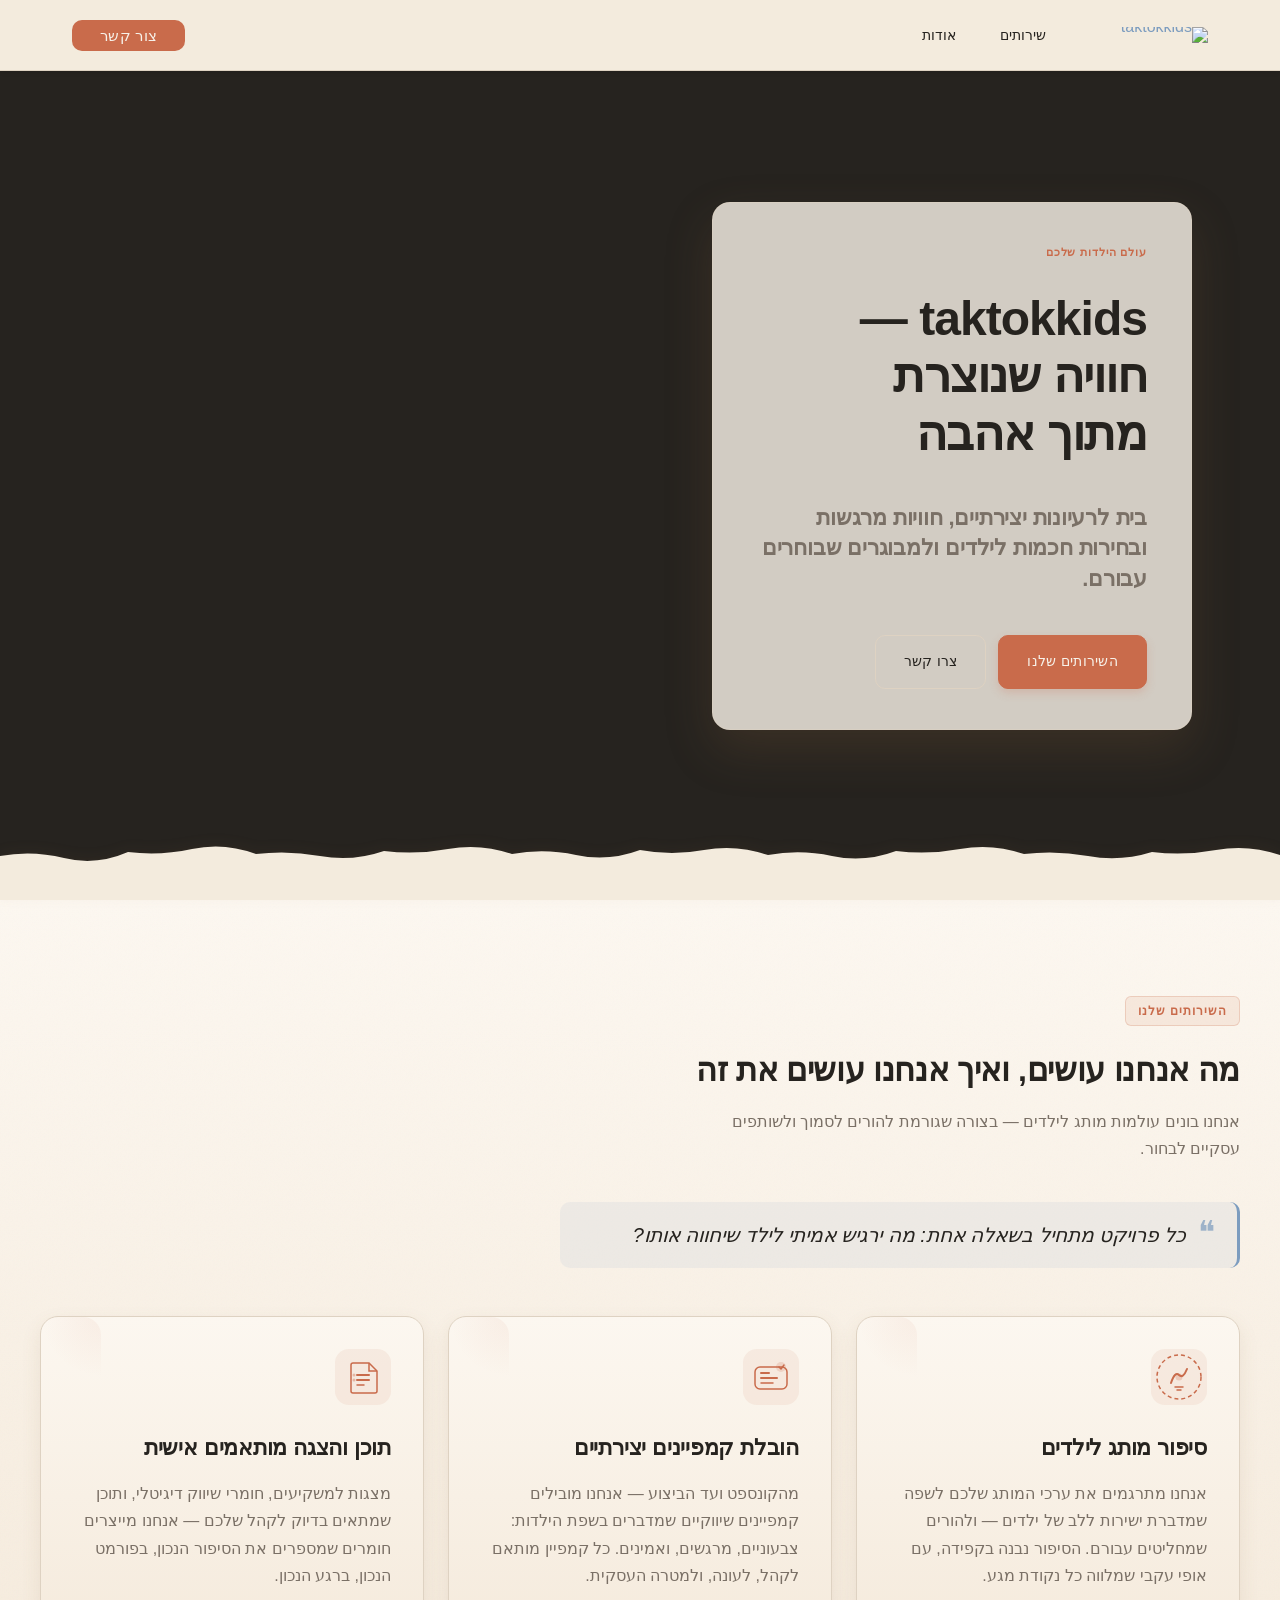
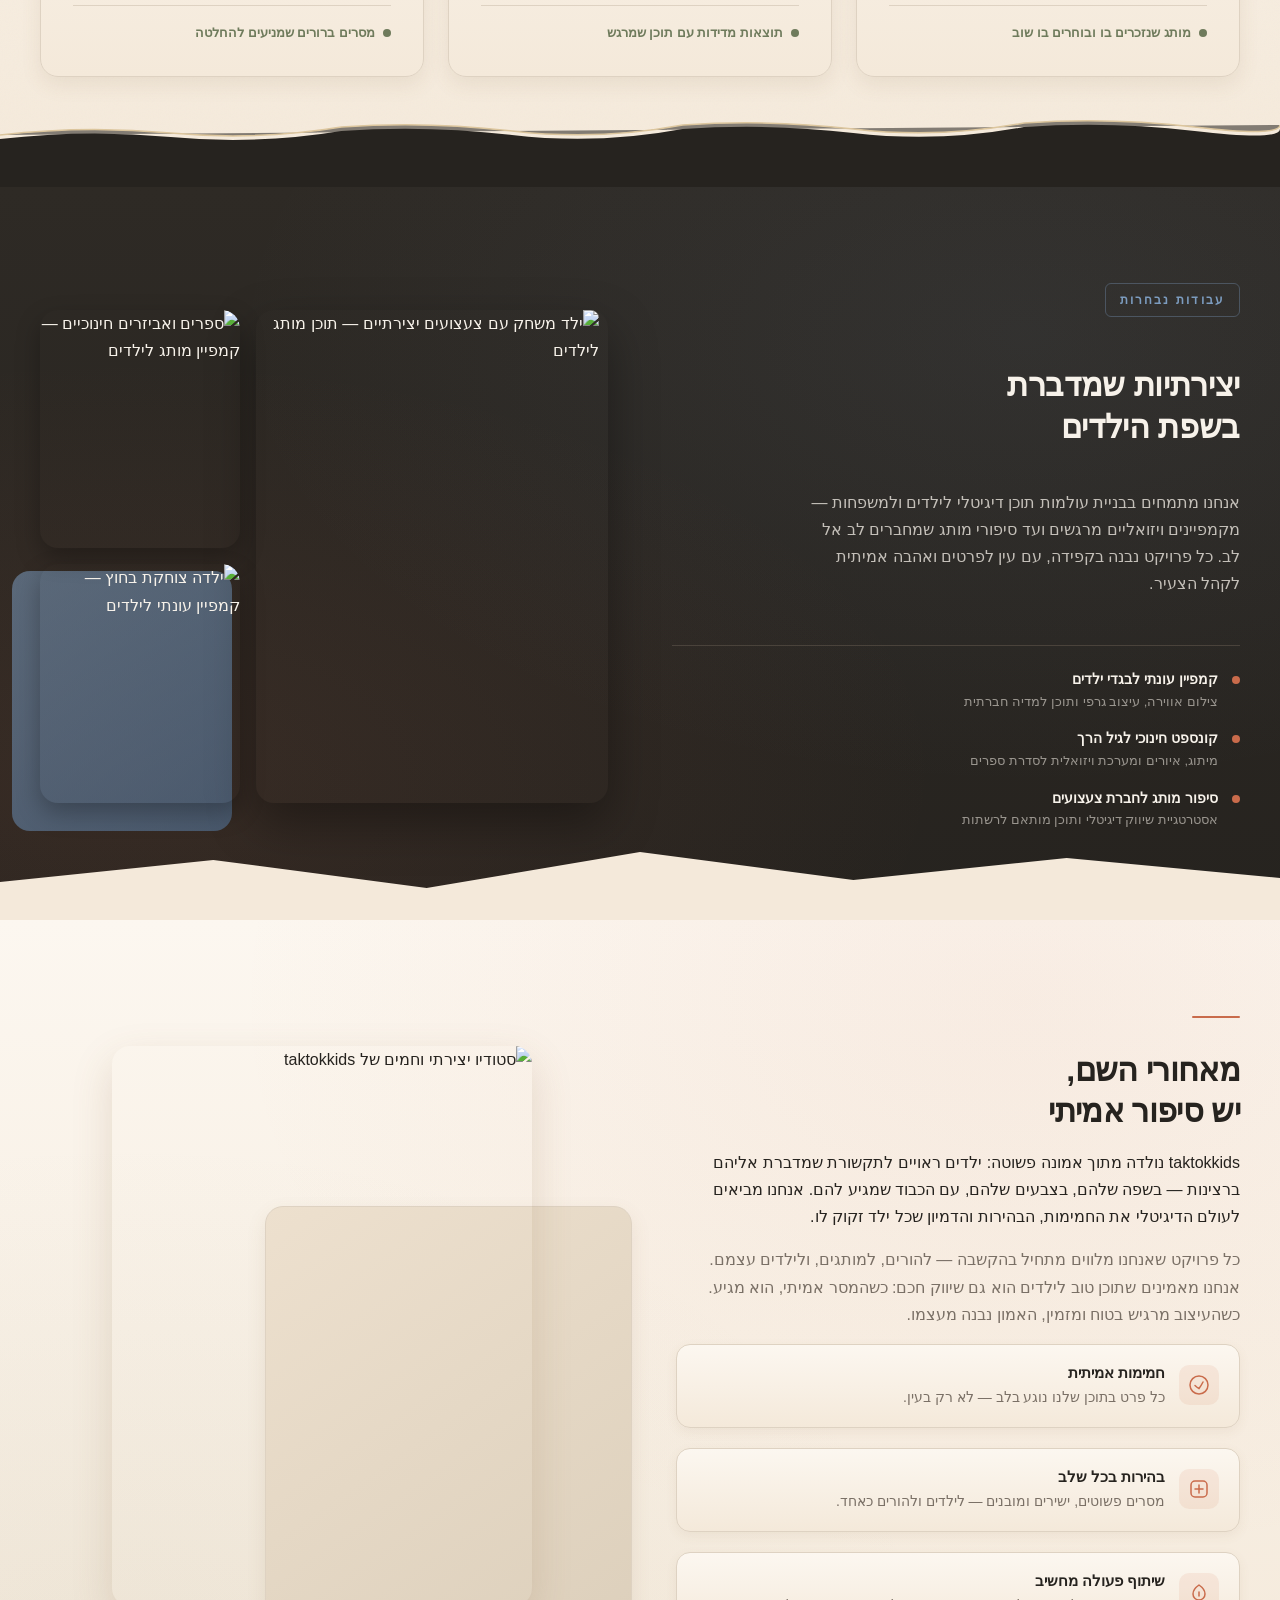
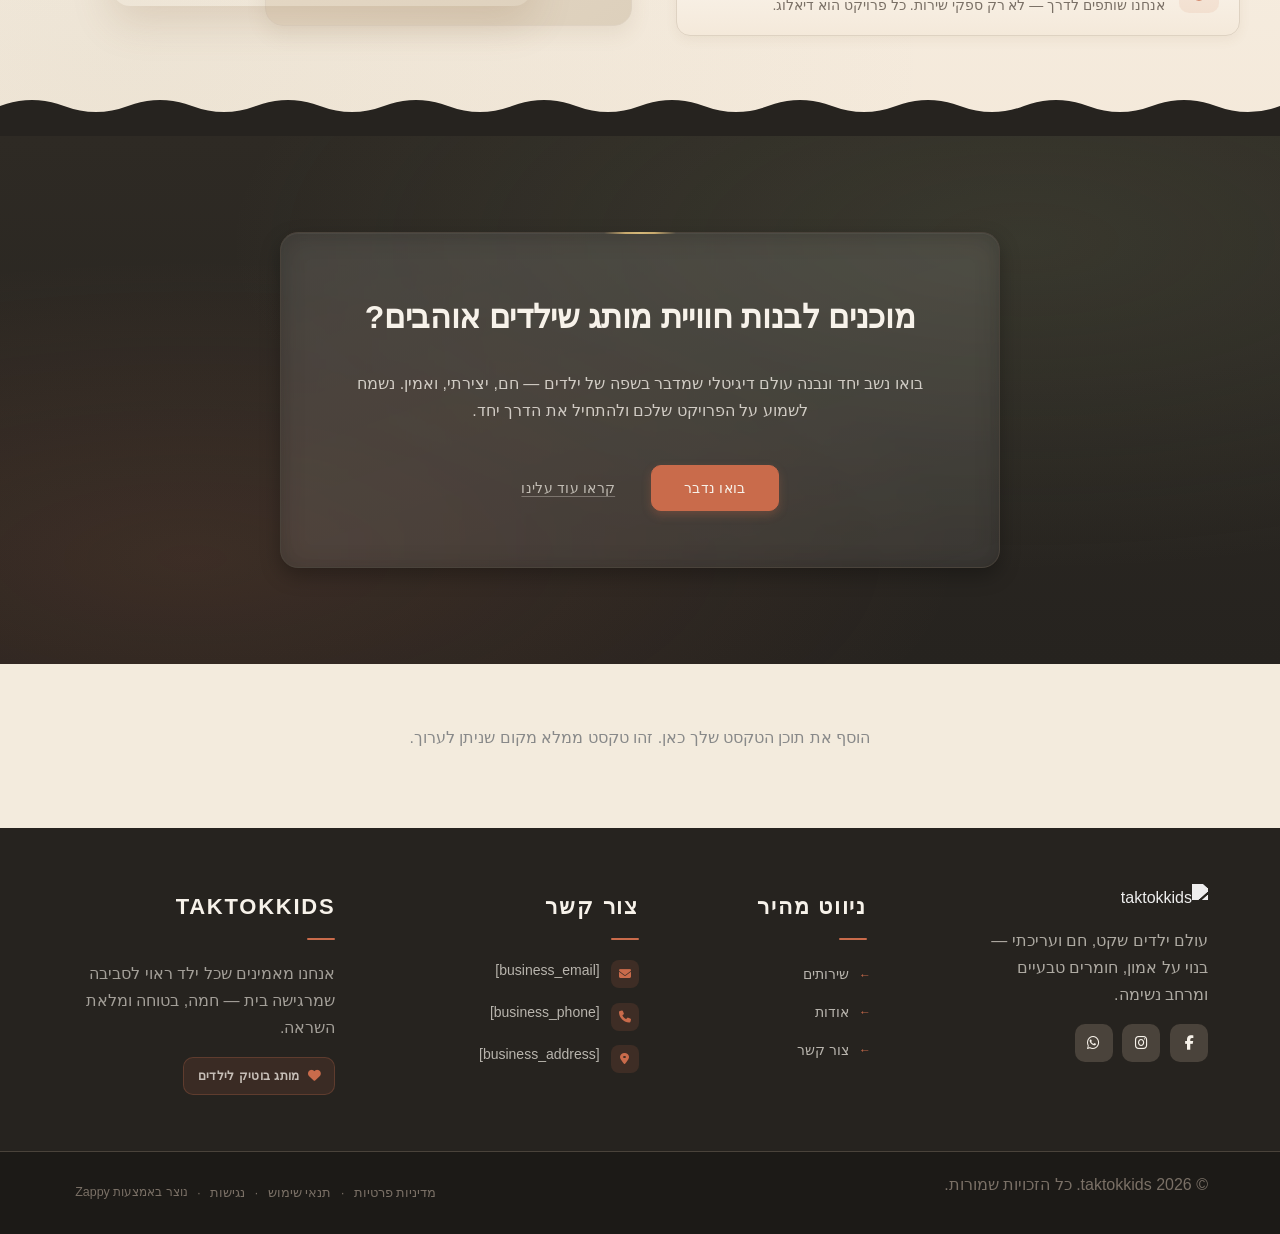
==== commit e5b48fb2: "Background sync: Progressive GitHub Sync" ====
--- a/index.html
+++ b/index.html
@@ -929,31 +929,31 @@
 
 </section>
 
-<section class="index-showcase-section" data-layout-spec="בית-showcase" dir="rtl">
+<section class="index-showcase-section" data-layout-spec="בית-showcase" dir="rtl" id="index-showcase-section">
   <div class="showcase-container">
 
     <!-- Text Content -->
     <div class="showcase-text">
-      <span class="showcase-eyebrow">עבודות נבחרות</span>
-      <h2 class="showcase-heading">יצירתיות שמדברת<br>בשפת הילדים</h2>
+      <p class="zappy-editable"><span class="showcase-eyebrow">עבודות נבחרות</span>
+      </p><h2 class="showcase-heading">יצירתיות שמדברת<br>בשפת הילדים</h2>
       <p class="showcase-desc">אנחנו מתמחים בבניית עולמות תוכן דיגיטלי לילדים ולמשפחות — מקמפיינים ויזואליים מרגשים ועד סיפורי מותג שמחברים לב אל לב. כל פרויקט נבנה בקפידה, עם עין לפרטים ואהבה אמיתית לקהל הצעיר.</p>
 
       <ul class="showcase-captions">
-        <li class="caption-item">
+        <li class="caption-item" data-grid-item-index="0">
           <span class="caption-dot"></span>
           <div>
             <strong>קמפיין עונתי לבגדי ילדים</strong>
             <span>צילום אווירה, עיצוב גרפי ותוכן למדיה חברתית</span>
           </div>
         </li>
-        <li class="caption-item">
+        <li class="caption-item" data-grid-item-index="1">
           <span class="caption-dot"></span>
           <div>
             <strong>קונספט חינוכי לגיל הרך</strong>
             <span>מיתוג, איורים ומערכת ויזואלית לסדרת ספרים</span>
           </div>
         </li>
-        <li class="caption-item">
+        <li class="caption-item" data-grid-item-index="2">
           <span class="caption-dot"></span>
           <div>
             <strong>סיפור מותג לחברת צעצועים</strong>
@@ -971,16 +971,16 @@
 
       <!-- Large feature image -->
       <figure class="showcase-img-main">
-        <img data-placeholder="index-showcase-image-1" data-context="A warm editorial lifestyle photograph of a young child playing creatively with colorful wooden toys on a natural linen surface. Soft natural light, warm tones, boutique brand feel, high quality photography for a kids content agency." width="600" height="720" src="/assets/site-index-showcase-image-1.webp" alt="ילד משחק עם צעצועים יצירתיים — תוכן מותג לילדים">
+        <div data-zappy-zoom-wrapper="true" data-element-id="img-1776984203110-phlo4qsov" data-element-type="image" data-zappy-zoom-wrapper-width="333px" data-zappy-zoom-wrapper-height="446px" data-zappy-zoom-wrapper-width-mode="px" style="position: relative !important; overflow: hidden !important; width: 333px !important; max-width: 100% !important; margin-left: auto !important; margin-right: auto !important; height: 446px !important; display: block !important;" data-zappy-zoom-clip="true" data-zappy-wrapper-margins-applied="true"><img data-placeholder="index-showcase-image-1" data-context="A warm editorial lifestyle photograph of a young child playing creatively with colorful wooden toys on a natural linen surface. Soft natural light, warm tones, boutique brand feel, high quality photography for a kids content agency." width="600" height="720" src="/assets/site-index-showcase-image-1-1776984334805-s3iafy.webp?v=1776984336819" alt="ילד משחק עם צעצועים יצירתיים — תוכן מותג לילדים" data-element-type="image" data-element-id="img-1776984203110-phlo4qsov" style="object-position: 78% 27% !important; border-radius: 8px; object-fit: cover !important; width: 100% !important; height: 100% !important; max-width: none !important; display: block !important; margin: 0px !important; left: 0% !important; top: 0% !important; max-height: none !important;" data-zappy-object-position="78% 27%" data-zappy-zoom="1"></div>
       </figure>
 
       <!-- Two stacked smaller images -->
       <div class="showcase-img-stack">
         <figure class="showcase-img-small">
-          <img data-placeholder="index-showcase-image-2" data-context="A styled flat-lay of colorful educational books, crayons, and handmade paper items arranged on a warm cream background. Editorial photography for a boutique childrens brand and digital marketing agency." width="320" height="320" src="/assets/site-index-showcase-image-2.webp" alt="ספרים ואביזרים חינוכיים — קמפיין מותג לילדים">
+          <img data-placeholder="index-showcase-image-2" data-context="A styled flat-lay of colorful educational books, crayons, and handmade paper items arranged on a warm cream background. Editorial photography for a boutique childrens brand and digital marketing agency." width="320" height="320" src="/assets/site-index-showcase-image-2.webp" alt="ספרים ואביזרים חינוכיים — קמפיין מותג לילדים" data-element-type="image" data-element-id="img-1776984203110-v3mflkzwo" >
         </figure>
         <figure class="showcase-img-small">
-          <img data-placeholder="index-showcase-image-3" data-context="A cheerful young girl in pastel clothing laughing outdoors in soft golden light. Natural, candid portrait photography for a childrens lifestyle brand campaign, warm and editorial in style." width="320" height="320" src="/assets/site-index-showcase-image-3.webp" alt="ילדה צוחקת בחוץ — קמפיין עונתי לילדים">
+          <img data-placeholder="index-showcase-image-3" data-context="A cheerful young girl in pastel clothing laughing outdoors in soft golden light. Natural, candid portrait photography for a childrens lifestyle brand campaign, warm and editorial in style." width="320" height="320" src="/assets/site-index-showcase-image-3.webp" alt="ילדה צוחקת בחוץ — קמפיין עונתי לילדים" data-element-type="image" data-element-id="img-1776984203111-ytpodj6xq" >
         </figure>
       </div>
 
@@ -1306,5 +1306,147 @@
       window.addEventListener('resize', function() { clearTimeout(window._mlrt); window._mlrt = setTimeout(initMobileLangMenu, 250); });
     })();
     </script>
+
+    <script>
+    (function(){
+      var _applied=false;
+      function _isHeroBg(w){var img=w.querySelector('img');if(img&&(img.getAttribute('data-hero-bg')==='true'||img.getAttribute('data-hero-background')==='true'))return true;var p=(w.style.position||'').replace(/\s*!important\s*/g,'').trim();var ww=(w.style.width||'').replace(/\s*!important\s*/g,'').trim();var hh=(w.style.height||'').replace(/\s*!important\s*/g,'').trim();return p==='absolute'&&ww==='100%'&&hh==='100%';}
+      function fixDesktopWrappers(){
+        // No-op: desktop wrapper restoration is handled by ZAPPY_PUBLISHED_ZOOM_WRAPPER_RUNTIME
+        // in script.js (restoreWrapperDimensions). The old inflation logic here was expanding
+        // small wrappers (e.g. 139px logo wrappers) to their parent width, conflicting with
+        // the correct stored dimensions.
+      }
+      function _parsePos(s){var x=50,y=50;try{var m=(s||'').match(/(-?d+(?:.d+)?)%s+(-?d+(?:.d+)?)%/);if(m){x=parseFloat(m[1]);y=parseFloat(m[2]);}}catch(e){}if(!isFinite(x))x=50;if(!isFinite(y))y=50;return{x:Math.max(0,Math.min(100,x)),y:Math.max(0,Math.min(100,y))};}
+      function _coverPct(iA,cA){if(!isFinite(iA)||iA<=0||!isFinite(cA)||cA<=0)return{w:100,h:100};if(iA>=cA)return{w:(iA/cA)*100,h:100};return{w:100,h:(cA/iA)*100};}
+      function applyMobile(){
+        if(_applied)return;_applied=true;
+        document.querySelectorAll('[data-zappy-zoom-wrapper="true"]').forEach(function(w){
+          var cw=w.style.getPropertyValue('width');
+          if(!cw||cw==='100%')return;
+          if(!w._zappyDesktop)w._zappyDesktop={wStyle:w.getAttribute('style')};
+          var img=w.querySelector('img');
+          if(!img)return;
+          if(!img._zappyDesktop)img._zappyDesktop={src:img.getAttribute('src'),style:img.getAttribute('style')};
+          var mobileZoomStr=img.getAttribute('data-zappy-mobile-zoom');
+          var mobileZoom=parseFloat(mobileZoomStr);
+          var mobileSrc=img.getAttribute('data-zappy-mobile-src');
+          var mobilePos=img.getAttribute('data-zappy-mobile-object-position');
+          var hasMobileOverrides=mobilePos||mobileZoomStr;
+          var parentOvf=w.parentElement?((w.parentElement.style.overflow||'')+(window.getComputedStyle(w.parentElement).overflow||'')).trim():'';
+          var inConstrainedParent=parentOvf.indexOf('hidden')!==-1||parentOvf.indexOf('clip')!==-1;
+          if(inConstrainedParent){
+            w.style.setProperty('max-width','100%','important');
+          }else{
+            w.style.setProperty('width','100%','important');
+            w.style.setProperty('max-width','100%','important');
+          }
+          if(mobileSrc)img.src=mobileSrc;
+          if(hasMobileOverrides){
+            var effZoom=(isFinite(mobileZoom)&&mobileZoom>0)?mobileZoom:(parseFloat(img.getAttribute('data-zappy-zoom'))||1);
+            var effPos=mobilePos||'50% 50%';
+            w.style.setProperty('overflow','hidden','important');
+            w.style.setProperty('position','relative','important');
+            w.style.setProperty('width','100%','important');
+            w.style.setProperty('max-width','100%','important');
+            var _sW=parseFloat(w.getAttribute('data-zappy-zoom-wrapper-width'))||0;
+            var _sH=parseFloat(w.getAttribute('data-zappy-zoom-wrapper-height'))||0;
+            if(_sW>0&&_sH>0){w.style.setProperty('aspect-ratio',_sW+'/'+_sH,'important');w.style.setProperty('height','auto','important');}
+            function _applyZoomCrop(_img,_w,_ePos,_eZoom){
+              var rect=_w.getBoundingClientRect();
+              if(!rect||!rect.width||!rect.height)return;
+              var nW=_img.naturalWidth||0,nH=_img.naturalHeight||0;
+              if(!(nW>0&&nH>0))return;
+              var iA=nW/nH,cA=rect.width/rect.height;
+              var cv=_coverPct(iA,cA);
+              var wP=100,hP=100;
+              if(_eZoom>=1){wP=cv.w*_eZoom;hP=cv.h*_eZoom;}
+              else{var t2=(_eZoom-0.5)/0.5;if(!isFinite(t2))t2=0;t2=Math.max(0,Math.min(1,t2));wP=100+t2*(cv.w-100);hP=100+t2*(cv.h-100);}
+              var p2=_parsePos(_ePos);
+              var lP=(100-wP)*(p2.x/100);
+              var tP=(100-hP)*(p2.y/100);
+              _img.style.setProperty('position','absolute','important');
+              _img.style.setProperty('left',lP+'%','important');
+              _img.style.setProperty('top',tP+'%','important');
+              _img.style.setProperty('width',wP+'%','important');
+              _img.style.setProperty('height',hP+'%','important');
+              _img.style.setProperty('max-width','none','important');
+              _img.style.setProperty('max-height','none','important');
+              _img.style.setProperty('display','block','important');
+              _img.style.setProperty('object-fit',_eZoom<1?'fill':'cover','important');
+              _img.style.setProperty('transform','none','important');
+              _img.style.setProperty('margin','0','important');
+            }
+            _applyZoomCrop(img,w,effPos,effZoom);
+            if(mobileSrc&&!(img.complete&&img.naturalWidth>0)){
+              (function(_i,_w2,_p,_z){_i.addEventListener('load',function _ol(){_i.removeEventListener('load',_ol);try{_applyZoomCrop(_i,_w2,_p,_z);}catch(e){}});
+              })(img,w,effPos,effZoom);
+            }
+          }else{
+            if(!inConstrainedParent)w.style.setProperty('height','auto','important');
+            img.style.setProperty('position','relative','important');
+            img.style.setProperty('width','100%','important');
+            img.style.setProperty('height','auto','important');
+            img.style.setProperty('max-width','100%','important');
+            img.style.setProperty('max-height',inConstrainedParent?'none':'400px','important');
+            img.style.setProperty('object-fit','cover','important');
+            img.style.setProperty('left','0','important');
+            img.style.setProperty('top','0','important');
+            img.style.setProperty('transform','none','important');
+          }
+        });
+        document.querySelectorAll('img[data-zappy-mobile-src],img[data-zappy-mobile-object-position],img[data-zappy-mobile-zoom]').forEach(function(img){
+          var zw=img.closest('[data-zappy-zoom-wrapper="true"]');
+          if(zw&&!_isHeroBg(zw))return;
+          if(!img._zappyDesktop)img._zappyDesktop={src:img.getAttribute('src'),style:img.getAttribute('style')};
+          var mobileSrc=img.getAttribute('data-zappy-mobile-src');
+          var mobilePos=img.getAttribute('data-zappy-mobile-object-position');
+          var mobileZoom=parseFloat(img.getAttribute('data-zappy-mobile-zoom'));
+          if(mobileSrc)img.src=mobileSrc;
+          if(mobilePos)img.style.setProperty('object-position',mobilePos,'important');
+          if(mobileZoom>1){
+            img.style.setProperty('transform','scale('+mobileZoom+')','important');
+            img.style.setProperty('transform-origin',mobilePos||'50% 50%','important');
+            var p=img.parentElement;
+            if(p)p.style.setProperty('overflow','hidden','important');
+          }
+        });
+      }
+      function revertDesktop(){
+        if(!_applied)return;_applied=false;
+        document.querySelectorAll('[data-zappy-zoom-wrapper="true"]').forEach(function(w){
+          if(w._zappyDesktop&&w._zappyDesktop.wStyle!=null){w.setAttribute('style',w._zappyDesktop.wStyle);}
+          var img=w.querySelector('img');
+          if(img&&img._zappyDesktop){
+            if(img._zappyDesktop.src!=null)img.setAttribute('src',img._zappyDesktop.src);
+            if(img._zappyDesktop.style!=null)img.setAttribute('style',img._zappyDesktop.style);
+            else img.removeAttribute('style');
+          }
+        });
+        document.querySelectorAll('img[data-zappy-mobile-src],img[data-zappy-mobile-object-position],img[data-zappy-mobile-zoom]').forEach(function(img){
+          var zw=img.closest('[data-zappy-zoom-wrapper="true"]');
+          if(zw&&!_isHeroBg(zw))return;
+          if(img._zappyDesktop){
+            if(img._zappyDesktop.src!=null)img.setAttribute('src',img._zappyDesktop.src);
+            if(img._zappyDesktop.style!=null)img.setAttribute('style',img._zappyDesktop.style);
+            else img.removeAttribute('style');
+          }
+        });
+        _fixHeroBgWrappers();
+        fixDesktopWrappers();
+      }
+      function _fixHeroBgWrappers(){var isMob=window.innerWidth<=768;document.querySelectorAll('[data-zappy-zoom-wrapper="true"]').forEach(function(w){if(!_isHeroBg(w))return;w.style.setProperty('position','absolute','important');w.style.setProperty('top','0','important');w.style.setProperty('left','0','important');w.style.setProperty('width','100%','important');w.style.setProperty('height','100%','important');w.style.setProperty('max-width','none','important');w.style.setProperty('overflow','hidden','important');w.setAttribute('data-zappy-zoom-wrapper-width-mode','full');var img=w.querySelector('img');if(img){img.style.setProperty('width','100%','important');img.style.setProperty('height','100%','important');img.style.setProperty('object-fit','cover','important');img.style.setProperty('position','relative','important');img.style.setProperty('top','0','important');img.style.setProperty('left','0','important');img.style.setProperty('max-width','none','important');img.style.setProperty('max-height','none','important');img.style.setProperty('display','block','important');if(isMob){var mSrc=img.getAttribute('data-zappy-mobile-src');var mPos=img.getAttribute('data-zappy-mobile-object-position');var mZoom=parseFloat(img.getAttribute('data-zappy-mobile-zoom'));if(mSrc){if(!img._zappyDesktop)img._zappyDesktop={src:img.getAttribute('src'),style:img.getAttribute('style')};img.src=mSrc;}if(mPos)img.style.setProperty('object-position',mPos,'important');if(mZoom>1){img.style.setProperty('transform','scale('+mZoom+')','important');img.style.setProperty('transform-origin',mPos||'50% 50%','important');}}}});}
+      function init(){
+        _fixHeroBgWrappers();
+        var mq=window.matchMedia('(max-width:768px)');
+        function onChange(e){if(e.matches)applyMobile();else revertDesktop();}
+        if(mq.matches)applyMobile();
+        else fixDesktopWrappers();
+        try{mq.addEventListener('change',onChange);}catch(e){mq.addListener(onChange);}
+      }
+      if(document.readyState==='loading')document.addEventListener('DOMContentLoaded',init);
+      else setTimeout(init,50);
+    })();
+    </script>
 </body>
 </html>
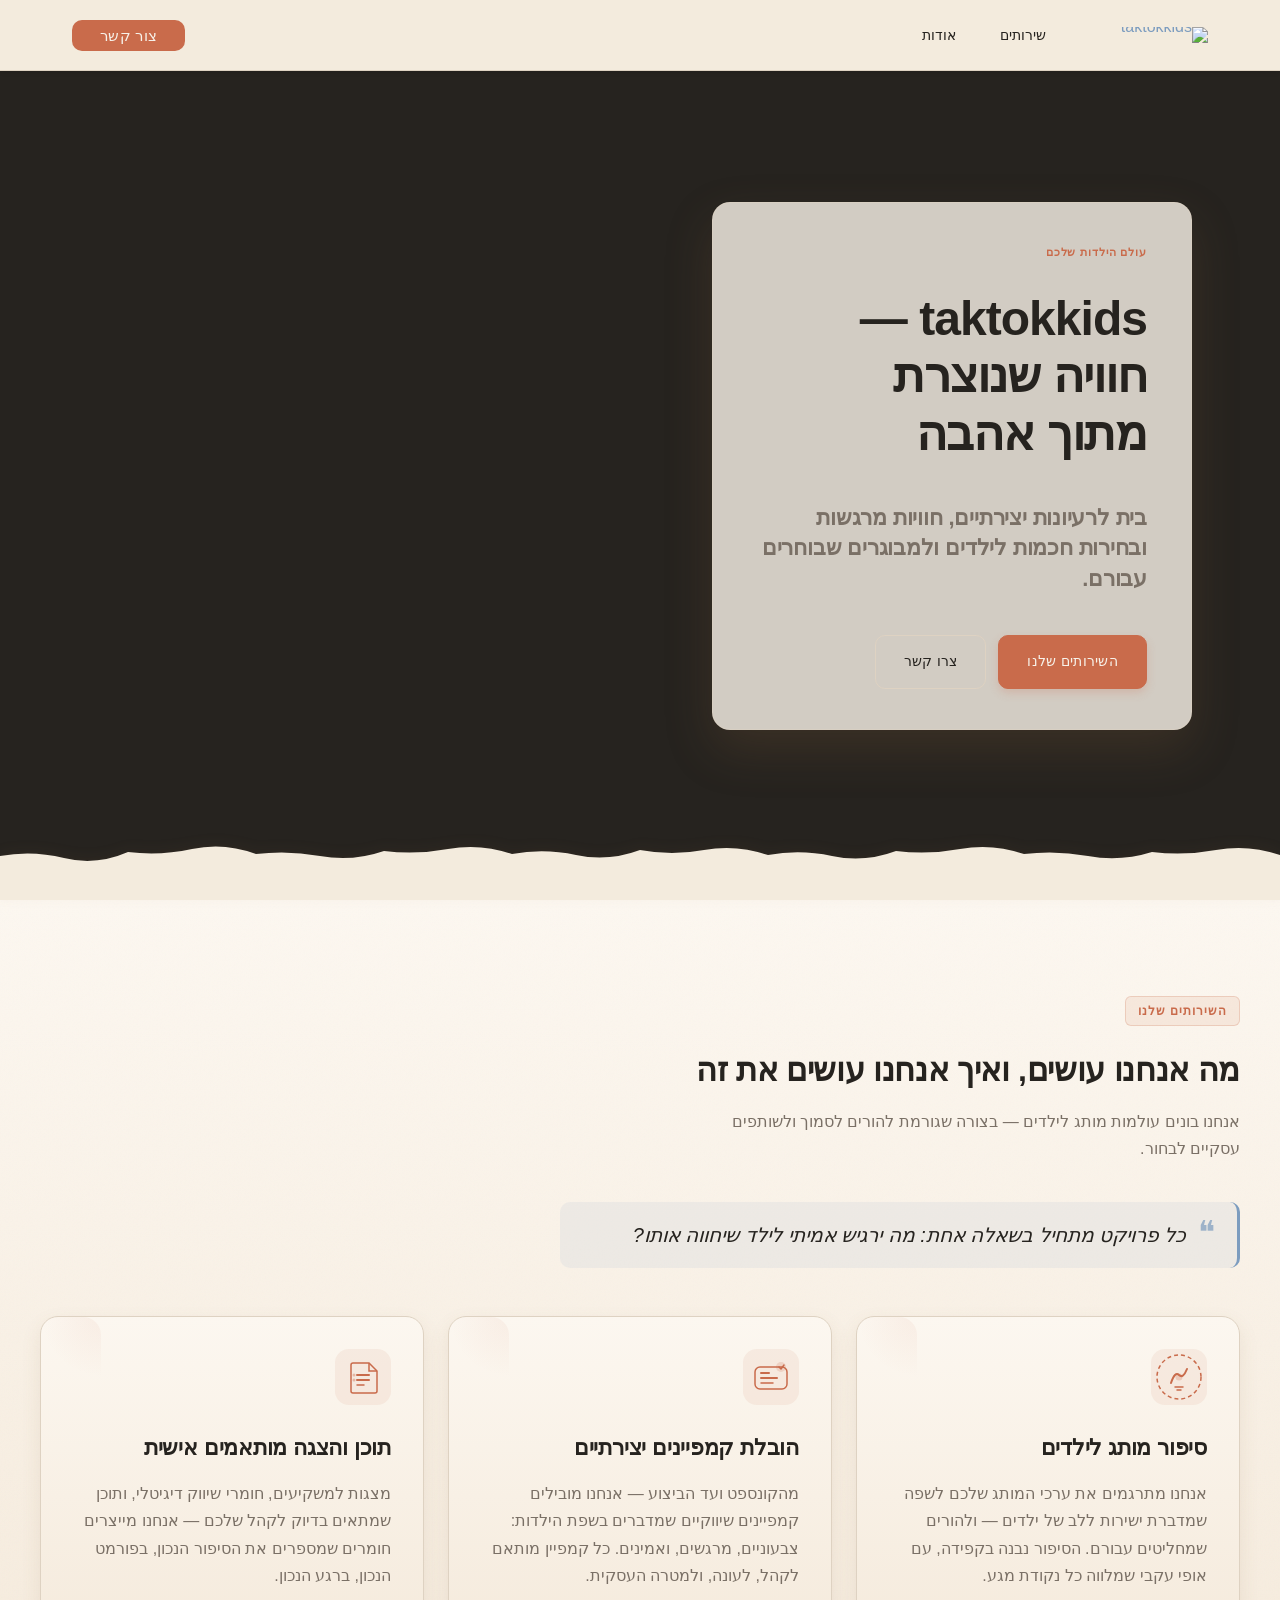
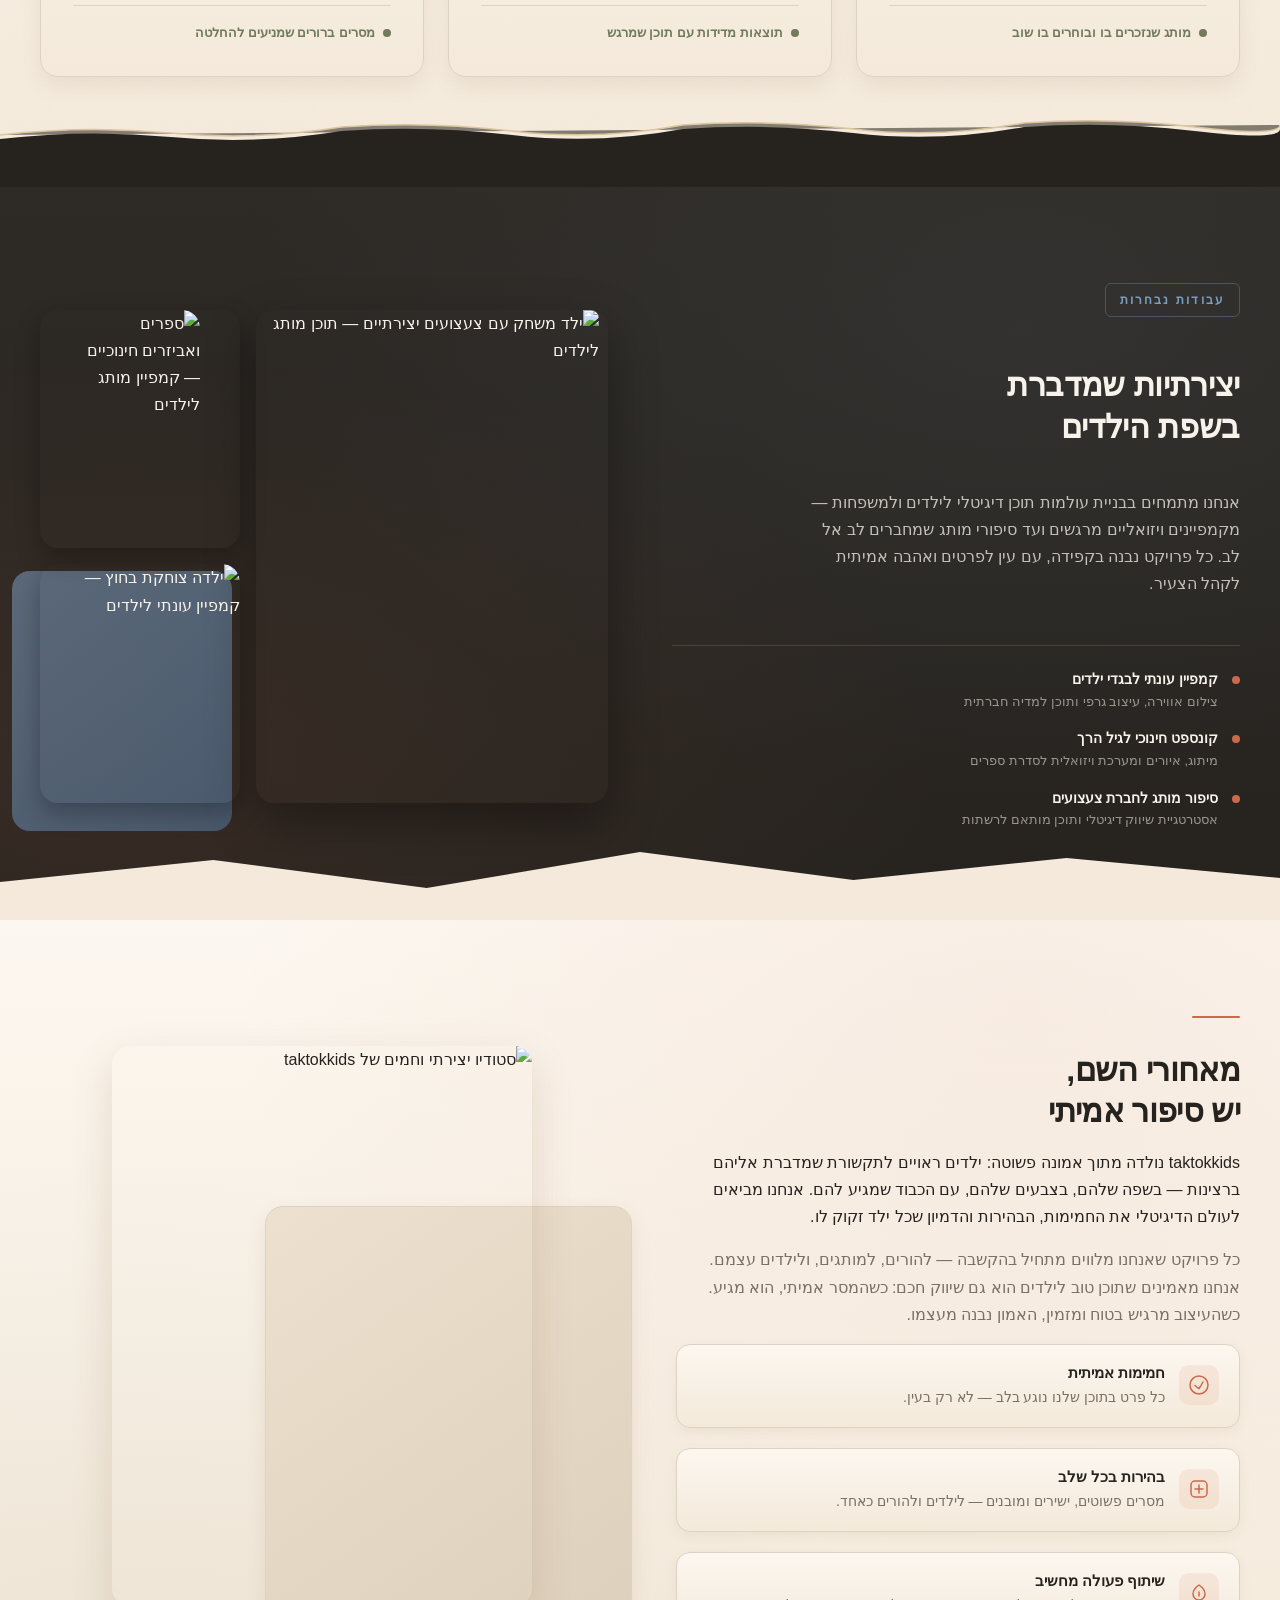
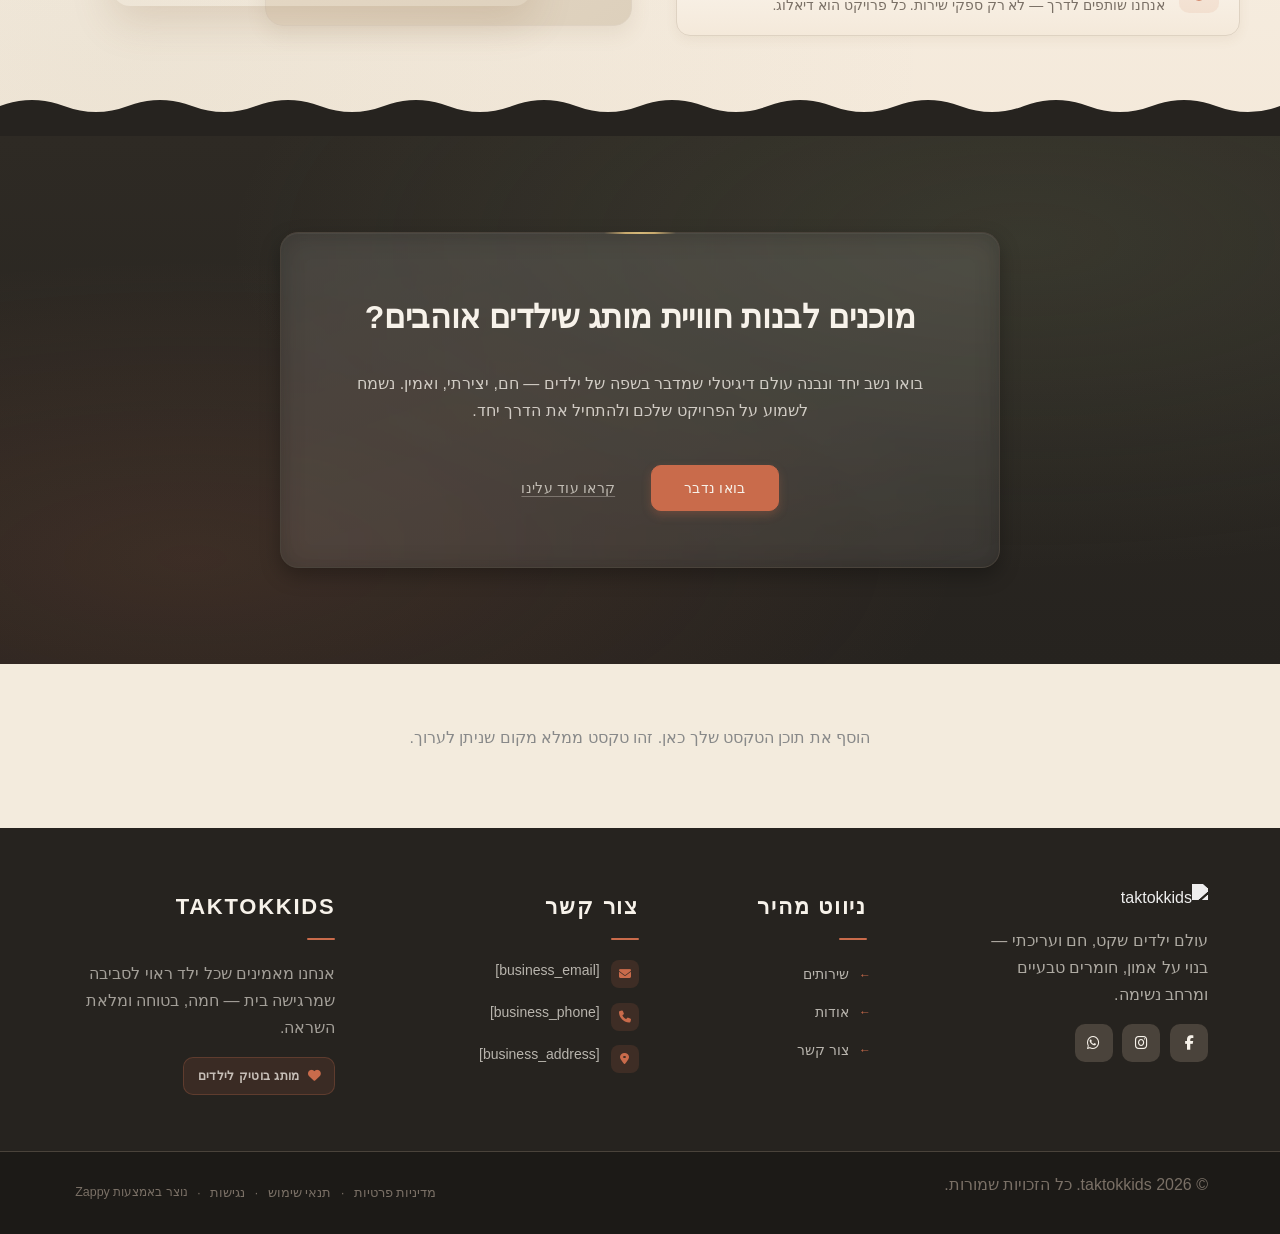
==== commit 616bb7a1: "Background sync: Progressive GitHub Sync" ====
--- a/index.html
+++ b/index.html
@@ -971,13 +971,13 @@
 
       <!-- Large feature image -->
       <figure class="showcase-img-main">
-        <div data-zappy-zoom-wrapper="true" data-element-id="img-1776984203110-phlo4qsov" data-element-type="image" data-zappy-zoom-wrapper-width="333px" data-zappy-zoom-wrapper-height="446px" data-zappy-zoom-wrapper-width-mode="px" style="position: relative !important; overflow: hidden !important; width: 333px !important; max-width: 100% !important; margin-left: auto !important; margin-right: auto !important; height: 446px !important; display: block !important;" data-zappy-zoom-clip="true" data-zappy-wrapper-margins-applied="true"><img data-placeholder="index-showcase-image-1" data-context="A warm editorial lifestyle photograph of a young child playing creatively with colorful wooden toys on a natural linen surface. Soft natural light, warm tones, boutique brand feel, high quality photography for a kids content agency." width="600" height="720" src="/assets/site-index-showcase-image-1-1776984334805-s3iafy.webp?v=1776984336819" alt="ילד משחק עם צעצועים יצירתיים — תוכן מותג לילדים" data-element-type="image" data-element-id="img-1776984203110-phlo4qsov" style="object-position: 78% 27% !important; border-radius: 8px; object-fit: cover !important; width: 100% !important; height: 100% !important; max-width: none !important; display: block !important; margin: 0px !important; left: 0% !important; top: 0% !important; max-height: none !important;" data-zappy-object-position="78% 27%" data-zappy-zoom="1"></div>
+        <div data-zappy-zoom-wrapper="true" data-element-id="img-1776984203110-phlo4qsov" data-element-type="image" data-zappy-zoom-wrapper-width="333px" data-zappy-zoom-wrapper-height="446px" data-zappy-zoom-wrapper-width-mode="px" style="position: relative !important; overflow: hidden !important; width: 333px !important; max-width: 100% !important; margin-left: auto !important; margin-right: auto !important; height: 446px !important; display: block !important;" data-zappy-zoom-clip="true" data-zappy-wrapper-margins-applied="true"><img data-placeholder="index-showcase-image-1" data-context="A warm editorial lifestyle photograph of a young child playing creatively with colorful wooden toys on a natural linen surface. Soft natural light, warm tones, boutique brand feel, high quality photography for a kids content agency." width="600" height="720" src="/assets/site-index-showcase-image-1-1776984334805-s3iafy.webp?v=1776984336819" alt="ילד משחק עם צעצועים יצירתיים — תוכן מותג לילדים" data-element-type="image" data-element-id="img-1776984203110-phlo4qsov" style="border-radius: 8px; object-position: 78% 27% !important; object-fit: cover !important; width: 100% !important; height: 100% !important; max-width: none !important; display: block !important; margin: 0px !important; left: 0% !important; top: 0% !important; max-height: none !important;" data-zappy-object-position="78% 27%" data-zappy-zoom="1" data-zappy-mobile-object-position="78% 27%" data-zappy-mobile-zoom="1"></div>
       </figure>
 
       <!-- Two stacked smaller images -->
       <div class="showcase-img-stack">
         <figure class="showcase-img-small">
-          <img data-placeholder="index-showcase-image-2" data-context="A styled flat-lay of colorful educational books, crayons, and handmade paper items arranged on a warm cream background. Editorial photography for a boutique childrens brand and digital marketing agency." width="320" height="320" src="/assets/site-index-showcase-image-2.webp" alt="ספרים ואביזרים חינוכיים — קמפיין מותג לילדים" data-element-type="image" data-element-id="img-1776984203110-v3mflkzwo" >
+          <div data-zappy-zoom-wrapper="true" data-element-id="img-1776984203110-v3mflkzwo" data-element-type="image" data-zappy-zoom-wrapper-width="120px" data-zappy-zoom-wrapper-height="122px" data-zappy-zoom-wrapper-width-mode="px" style="position: relative !important; overflow: hidden !important; width: 120px !important; max-width: 100% !important; margin-left: auto !important; margin-right: auto !important; height: 122px !important; display: block !important;" data-zappy-zoom-clip="true" data-zappy-wrapper-margins-applied="true"><img data-placeholder="index-showcase-image-2" data-context="A styled flat-lay of colorful educational books, crayons, and handmade paper items arranged on a warm cream background. Editorial photography for a boutique childrens brand and digital marketing agency." width="320" height="320" src="/assets/site-index-showcase-image-2-1776984383611-4j60rf.webp?v=1776984386035" alt="ספרים ואביזרים חינוכיים — קמפיין מותג לילדים" data-element-type="image" data-element-id="img-1776984203110-v3mflkzwo" style="object-position: 50% 50% !important; display: block; object-fit: cover !important; margin: 0px !important; left: 0% !important; top: 0% !important; width: 100% !important; height: 100% !important; max-width: none !important; max-height: none !important;" data-zappy-zoom="1" data-zappy-original-width="120" data-zappy-original-height="122" data-zappy-object-position="50% 50%"></div>
         </figure>
         <figure class="showcase-img-small">
           <img data-placeholder="index-showcase-image-3" data-context="A cheerful young girl in pastel clothing laughing outdoors in soft golden light. Natural, candid portrait photography for a childrens lifestyle brand campaign, warm and editorial in style." width="320" height="320" src="/assets/site-index-showcase-image-3.webp" alt="ילדה צוחקת בחוץ — קמפיין עונתי לילדים" data-element-type="image" data-element-id="img-1776984203111-ytpodj6xq" >
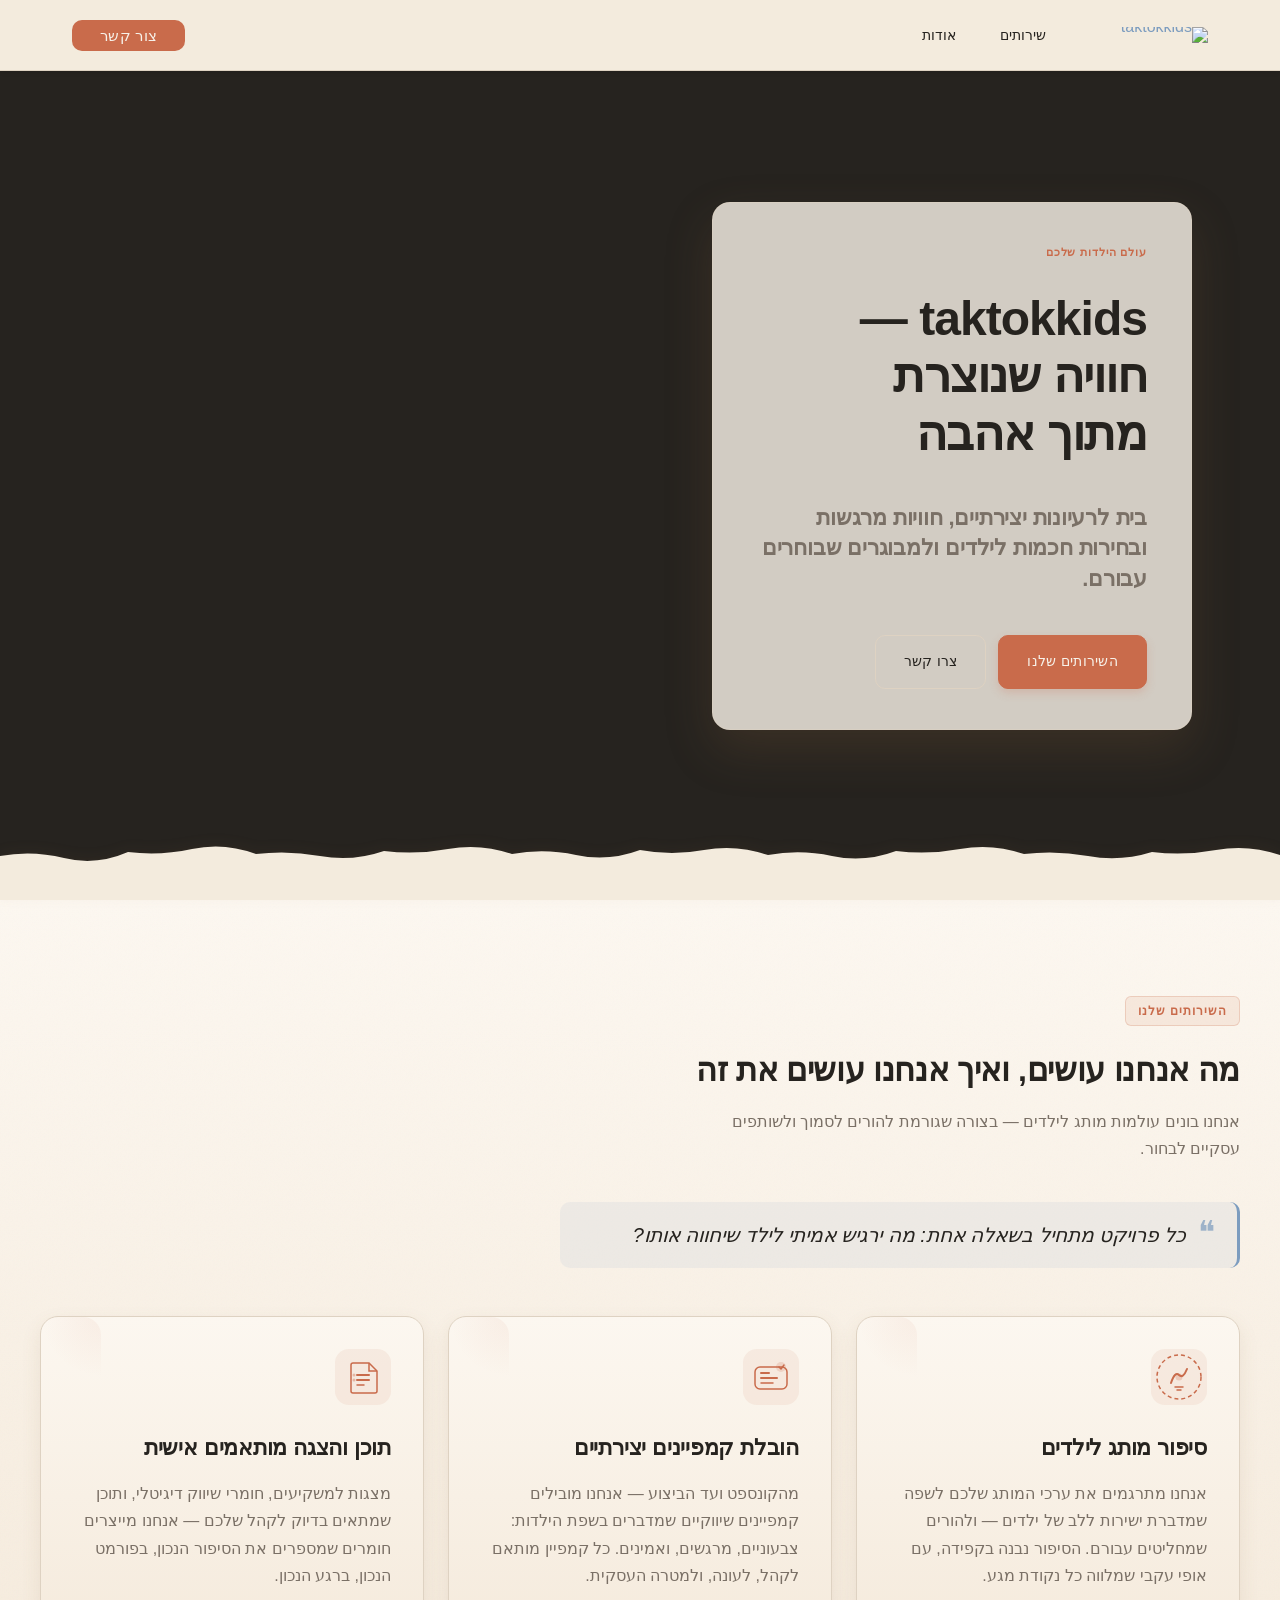
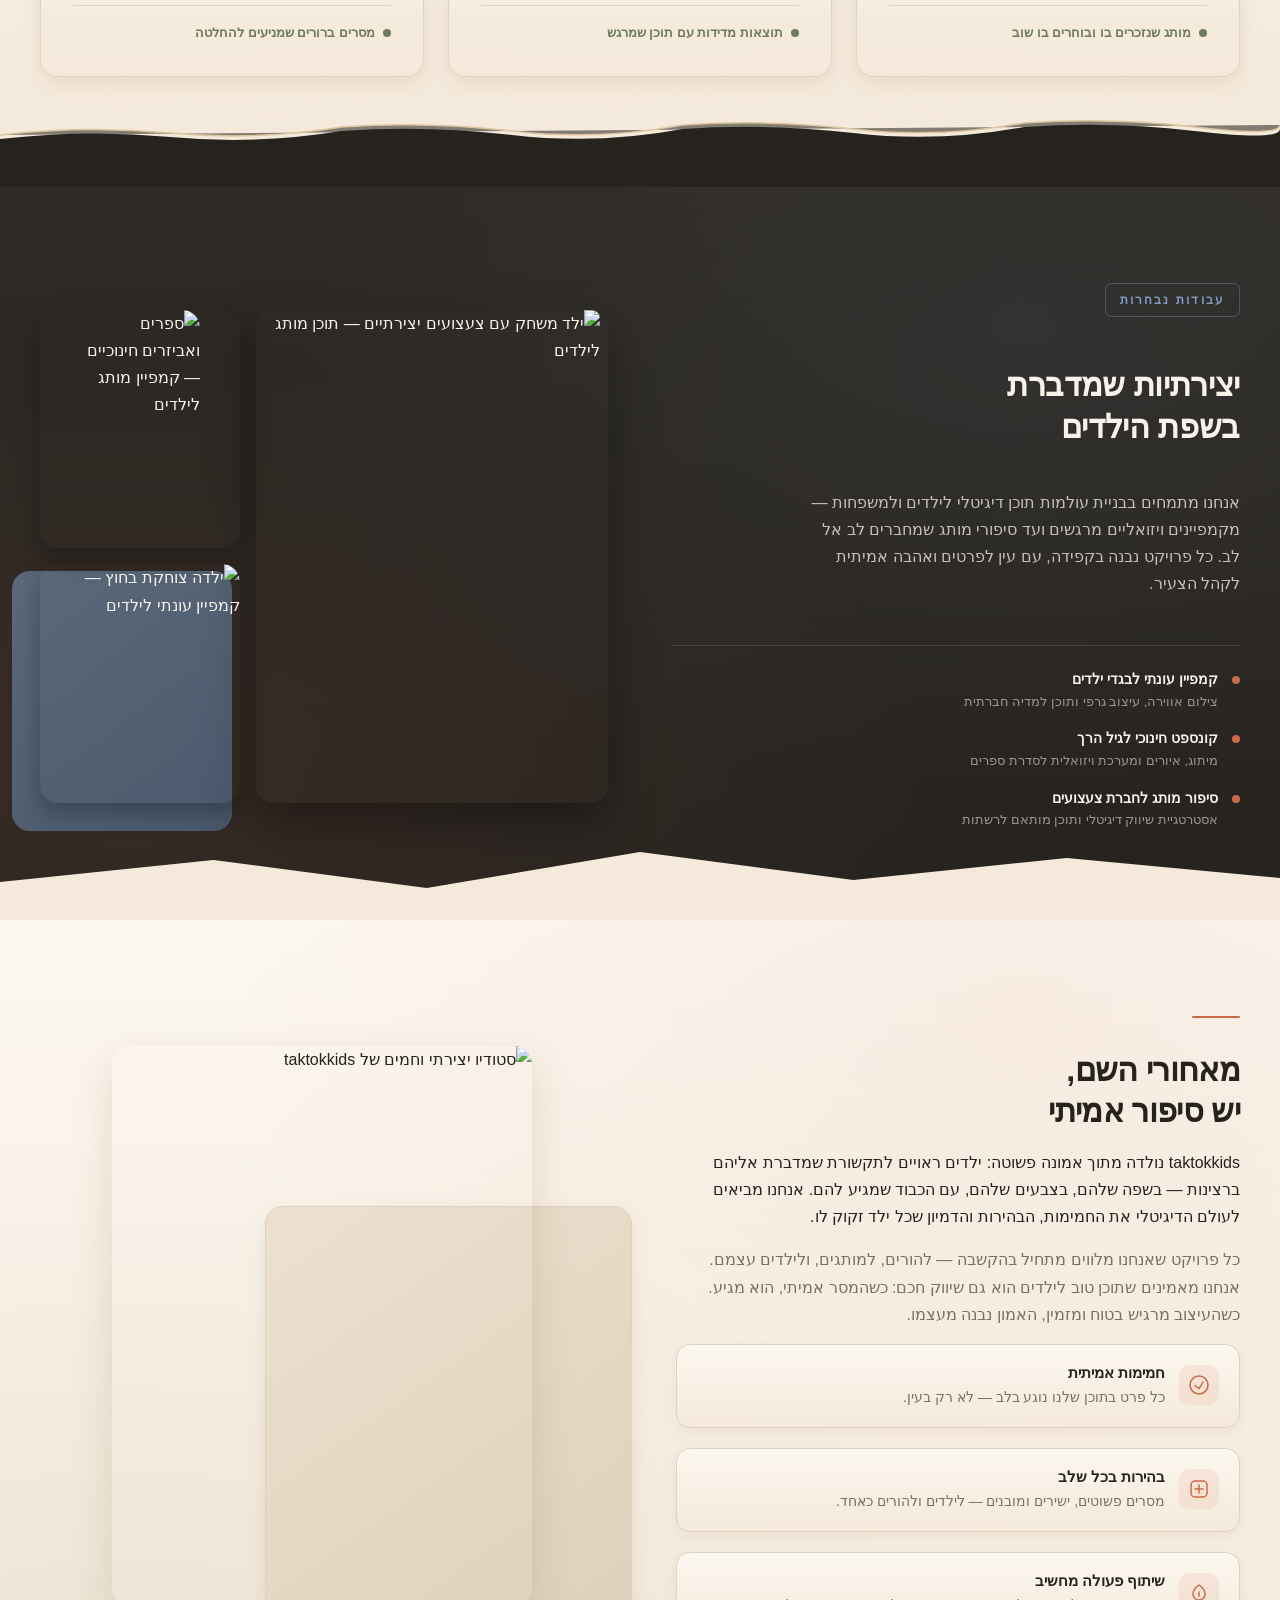
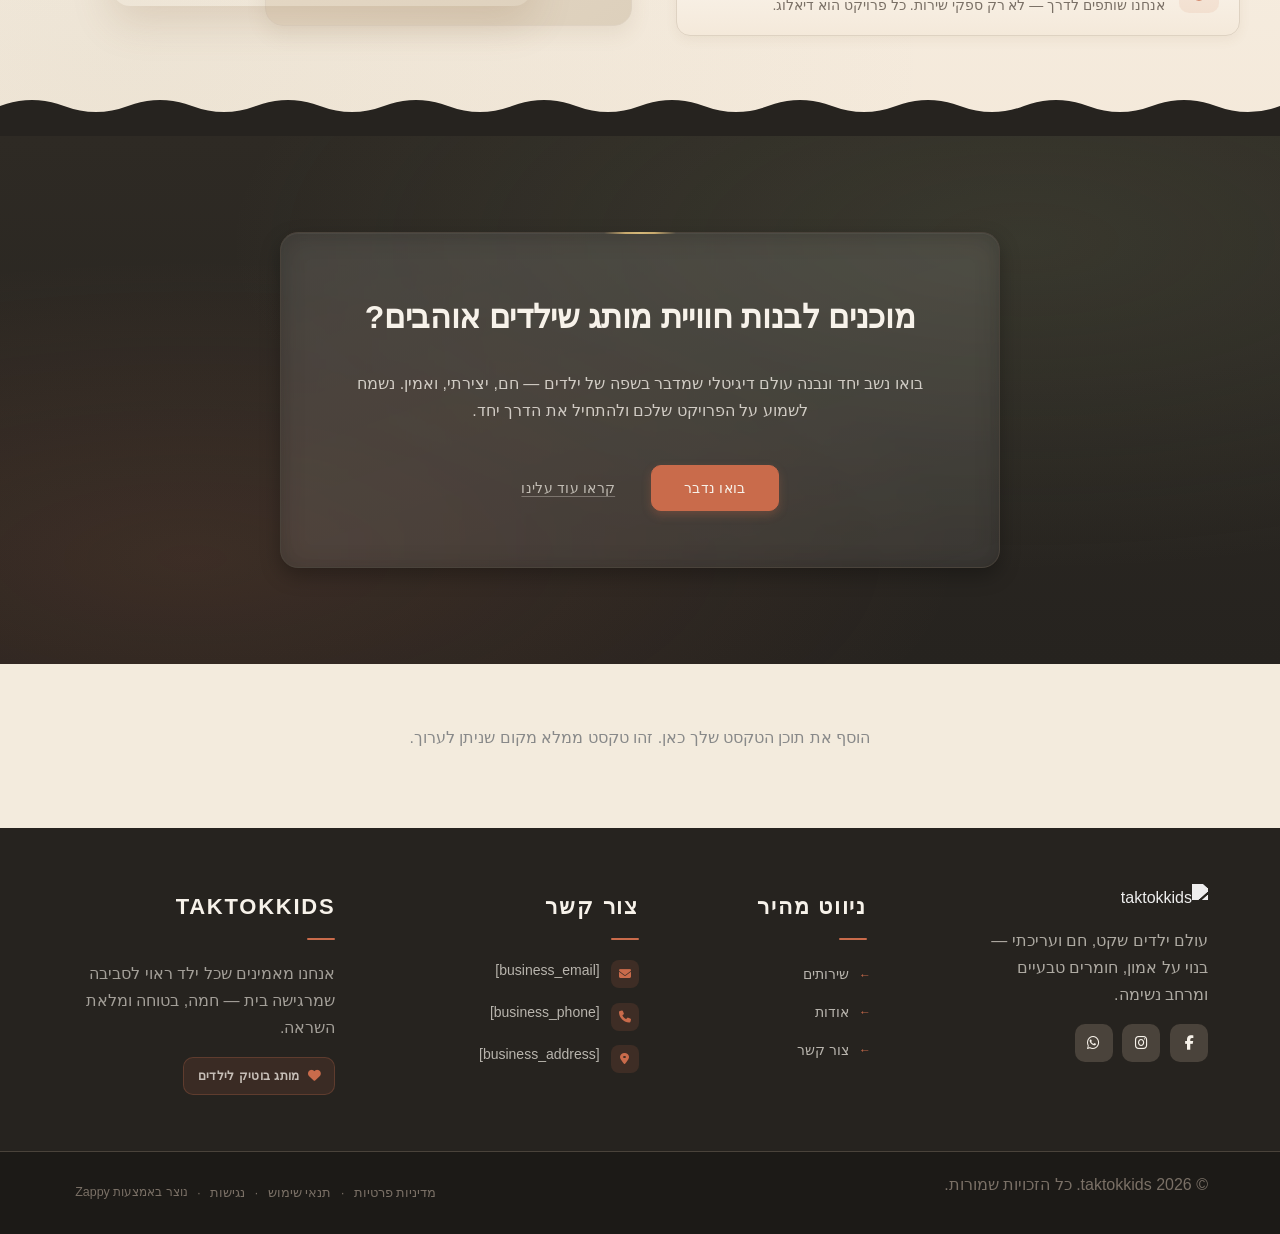
==== commit f2e8015e: "Background sync: Progressive GitHub Sync" ====
--- a/index.html
+++ b/index.html
@@ -971,13 +971,13 @@
 
       <!-- Large feature image -->
       <figure class="showcase-img-main">
-        <div data-zappy-zoom-wrapper="true" data-element-id="img-1776984203110-phlo4qsov" data-element-type="image" data-zappy-zoom-wrapper-width="333px" data-zappy-zoom-wrapper-height="446px" data-zappy-zoom-wrapper-width-mode="px" style="position: relative !important; overflow: hidden !important; width: 333px !important; max-width: 100% !important; margin-left: auto !important; margin-right: auto !important; height: 446px !important; display: block !important;" data-zappy-zoom-clip="true" data-zappy-wrapper-margins-applied="true"><img data-placeholder="index-showcase-image-1" data-context="A warm editorial lifestyle photograph of a young child playing creatively with colorful wooden toys on a natural linen surface. Soft natural light, warm tones, boutique brand feel, high quality photography for a kids content agency." width="600" height="720" src="/assets/site-index-showcase-image-1-1776984334805-s3iafy.webp?v=1776984336819" alt="ילד משחק עם צעצועים יצירתיים — תוכן מותג לילדים" data-element-type="image" data-element-id="img-1776984203110-phlo4qsov" style="border-radius: 8px; object-position: 78% 27% !important; object-fit: cover !important; width: 100% !important; height: 100% !important; max-width: none !important; display: block !important; margin: 0px !important; left: 0% !important; top: 0% !important; max-height: none !important;" data-zappy-object-position="78% 27%" data-zappy-zoom="1" data-zappy-mobile-object-position="78% 27%" data-zappy-mobile-zoom="1"></div>
+        <div data-zappy-zoom-wrapper="true" data-element-id="img-1776984203110-phlo4qsov" data-element-type="image" data-zappy-zoom-wrapper-width="336px" data-zappy-zoom-wrapper-height="450px" data-zappy-zoom-wrapper-width-mode="px" style="position: relative !important; overflow: hidden !important; width: 336px !important; max-width: 100% !important; margin-left: auto !important; margin-right: auto !important; height: 450px !important; display: block !important;" data-zappy-zoom-clip="true" data-zappy-wrapper-margins-applied="true"><img data-placeholder="index-showcase-image-1" data-context="A warm editorial lifestyle photograph of a young child playing creatively with colorful wooden toys on a natural linen surface. Soft natural light, warm tones, boutique brand feel, high quality photography for a kids content agency." width="600" height="720" src="/assets/site-index-showcase-image-1-1776984421165-nj0hjy.webp?v=1776984423259" alt="ילד משחק עם צעצועים יצירתיים — תוכן מותג לילדים" data-element-type="image" data-element-id="img-1776984203110-phlo4qsov" style="object-position: 78% 27% !important; object-fit: cover !important; display: block; border-radius: 8px; width: 100% !important; height: 100% !important; max-width: none !important; margin: 0px !important; left: 0% !important; top: 0% !important; max-height: none !important;" data-zappy-object-position="78% 27%" data-zappy-zoom="1" data-zappy-mobile-object-position="78% 27%" data-zappy-mobile-zoom="1" data-zappy-original-width="336" data-zappy-original-height="450.015625"></div>
       </figure>
 
       <!-- Two stacked smaller images -->
       <div class="showcase-img-stack">
         <figure class="showcase-img-small">
-          <div data-zappy-zoom-wrapper="true" data-element-id="img-1776984203110-v3mflkzwo" data-element-type="image" data-zappy-zoom-wrapper-width="120px" data-zappy-zoom-wrapper-height="122px" data-zappy-zoom-wrapper-width-mode="px" style="position: relative !important; overflow: hidden !important; width: 120px !important; max-width: 100% !important; margin-left: auto !important; margin-right: auto !important; height: 122px !important; display: block !important;" data-zappy-zoom-clip="true" data-zappy-wrapper-margins-applied="true"><img data-placeholder="index-showcase-image-2" data-context="A styled flat-lay of colorful educational books, crayons, and handmade paper items arranged on a warm cream background. Editorial photography for a boutique childrens brand and digital marketing agency." width="320" height="320" src="/assets/site-index-showcase-image-2-1776984383611-4j60rf.webp?v=1776984386035" alt="ספרים ואביזרים חינוכיים — קמפיין מותג לילדים" data-element-type="image" data-element-id="img-1776984203110-v3mflkzwo" style="object-position: 50% 50% !important; display: block; object-fit: cover !important; margin: 0px !important; left: 0% !important; top: 0% !important; width: 100% !important; height: 100% !important; max-width: none !important; max-height: none !important;" data-zappy-zoom="1" data-zappy-original-width="120" data-zappy-original-height="122" data-zappy-object-position="50% 50%"></div>
+          <div data-zappy-zoom-wrapper="true" data-element-id="img-1776984203110-v3mflkzwo" data-element-type="image" data-zappy-zoom-wrapper-width="120px" data-zappy-zoom-wrapper-height="122px" data-zappy-zoom-wrapper-width-mode="px" style="position: relative !important; overflow: hidden !important; width: 120px !important; max-width: 100% !important; margin-left: auto !important; margin-right: auto !important; height: 122px !important; display: block !important;" data-zappy-zoom-clip="true" data-zappy-wrapper-margins-applied="true"><img data-placeholder="index-showcase-image-2" data-context="A styled flat-lay of colorful educational books, crayons, and handmade paper items arranged on a warm cream background. Editorial photography for a boutique childrens brand and digital marketing agency." width="320" height="320" src="/assets/site-index-showcase-image-2-1776984383611-4j60rf.webp?v=1776984386035" alt="ספרים ואביזרים חינוכיים — קמפיין מותג לילדים" data-element-type="image" data-element-id="img-1776984203110-v3mflkzwo" style="object-position: 50% 50% !important; margin: 0px !important; left: 0% !important; top: 0% !important; width: 100% !important; height: 100% !important; max-width: none !important; max-height: none !important; display: block !important; object-fit: cover !important;" data-zappy-zoom="1" data-zappy-original-width="120" data-zappy-original-height="122" data-zappy-object-position="50% 50%"></div>
         </figure>
         <figure class="showcase-img-small">
           <img data-placeholder="index-showcase-image-3" data-context="A cheerful young girl in pastel clothing laughing outdoors in soft golden light. Natural, candid portrait photography for a childrens lifestyle brand campaign, warm and editorial in style." width="320" height="320" src="/assets/site-index-showcase-image-3.webp" alt="ילדה צוחקת בחוץ — קמפיין עונתי לילדים" data-element-type="image" data-element-id="img-1776984203111-ytpodj6xq" >
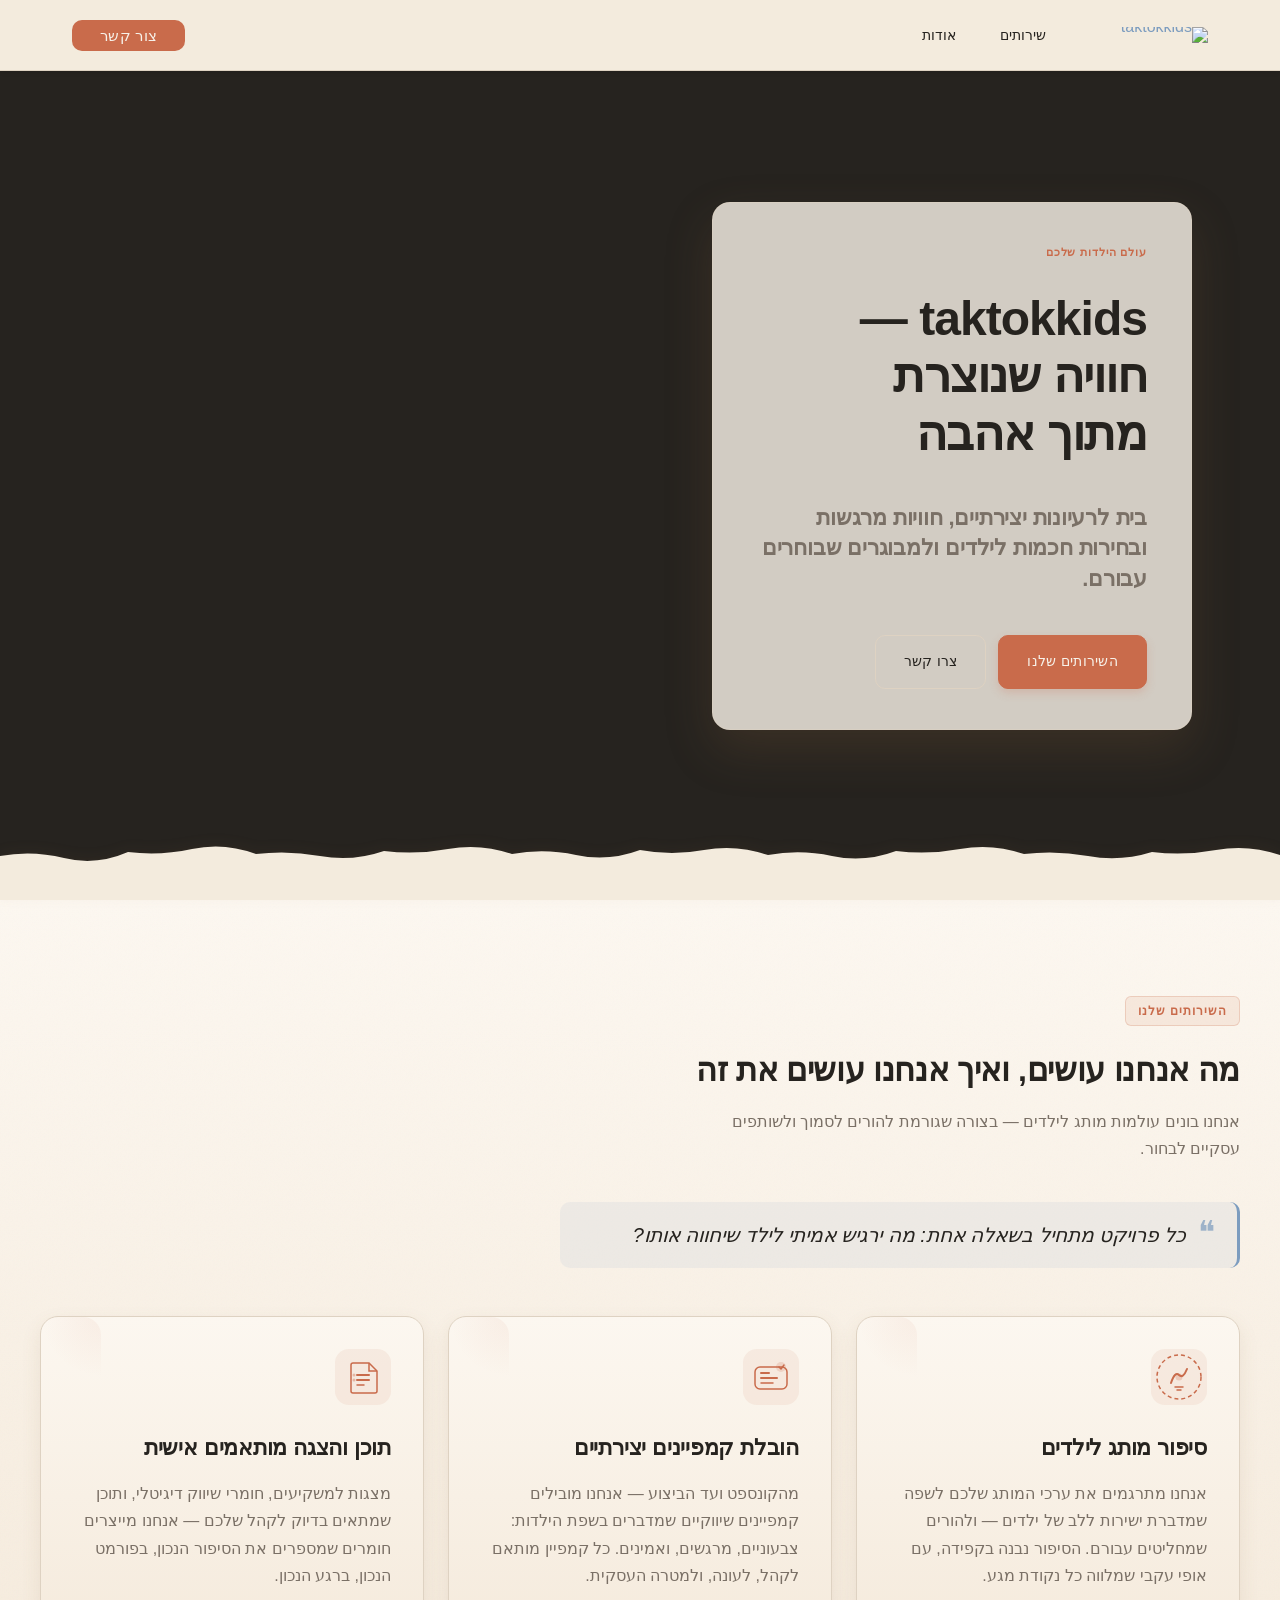
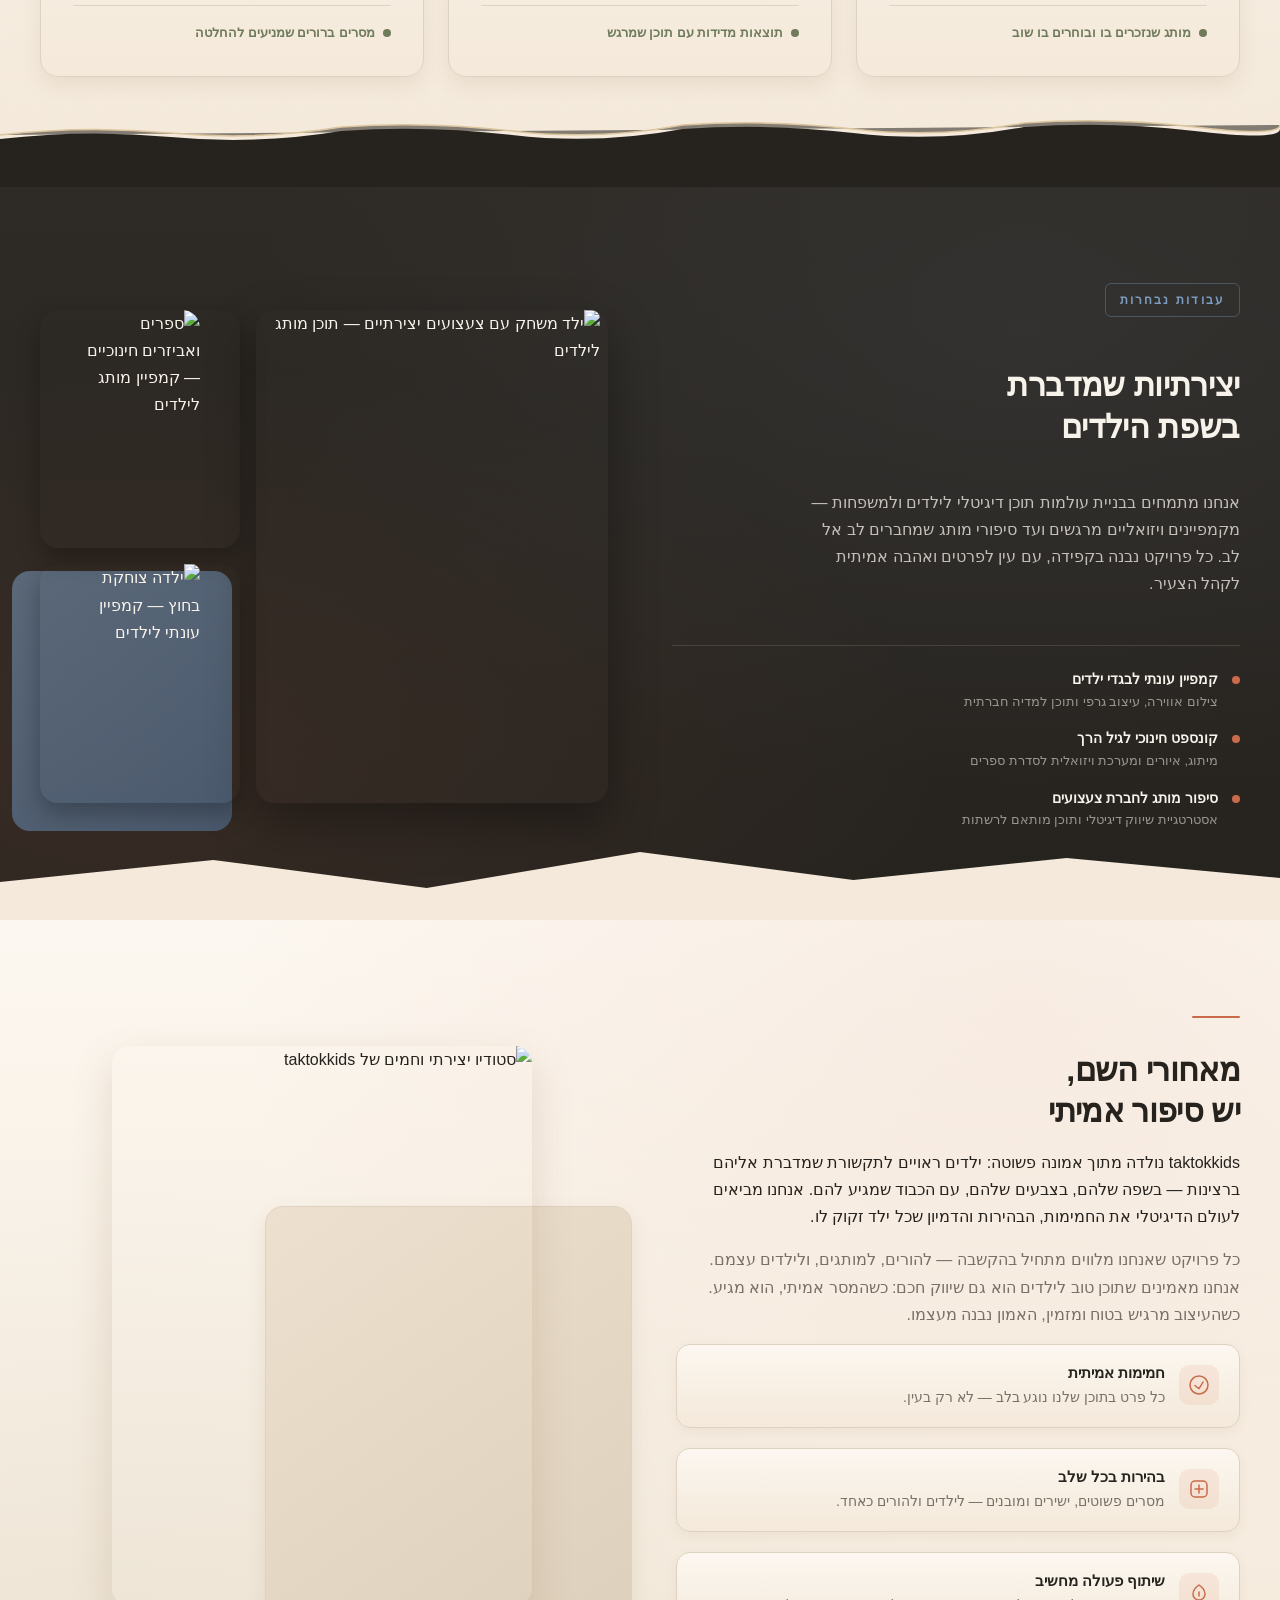
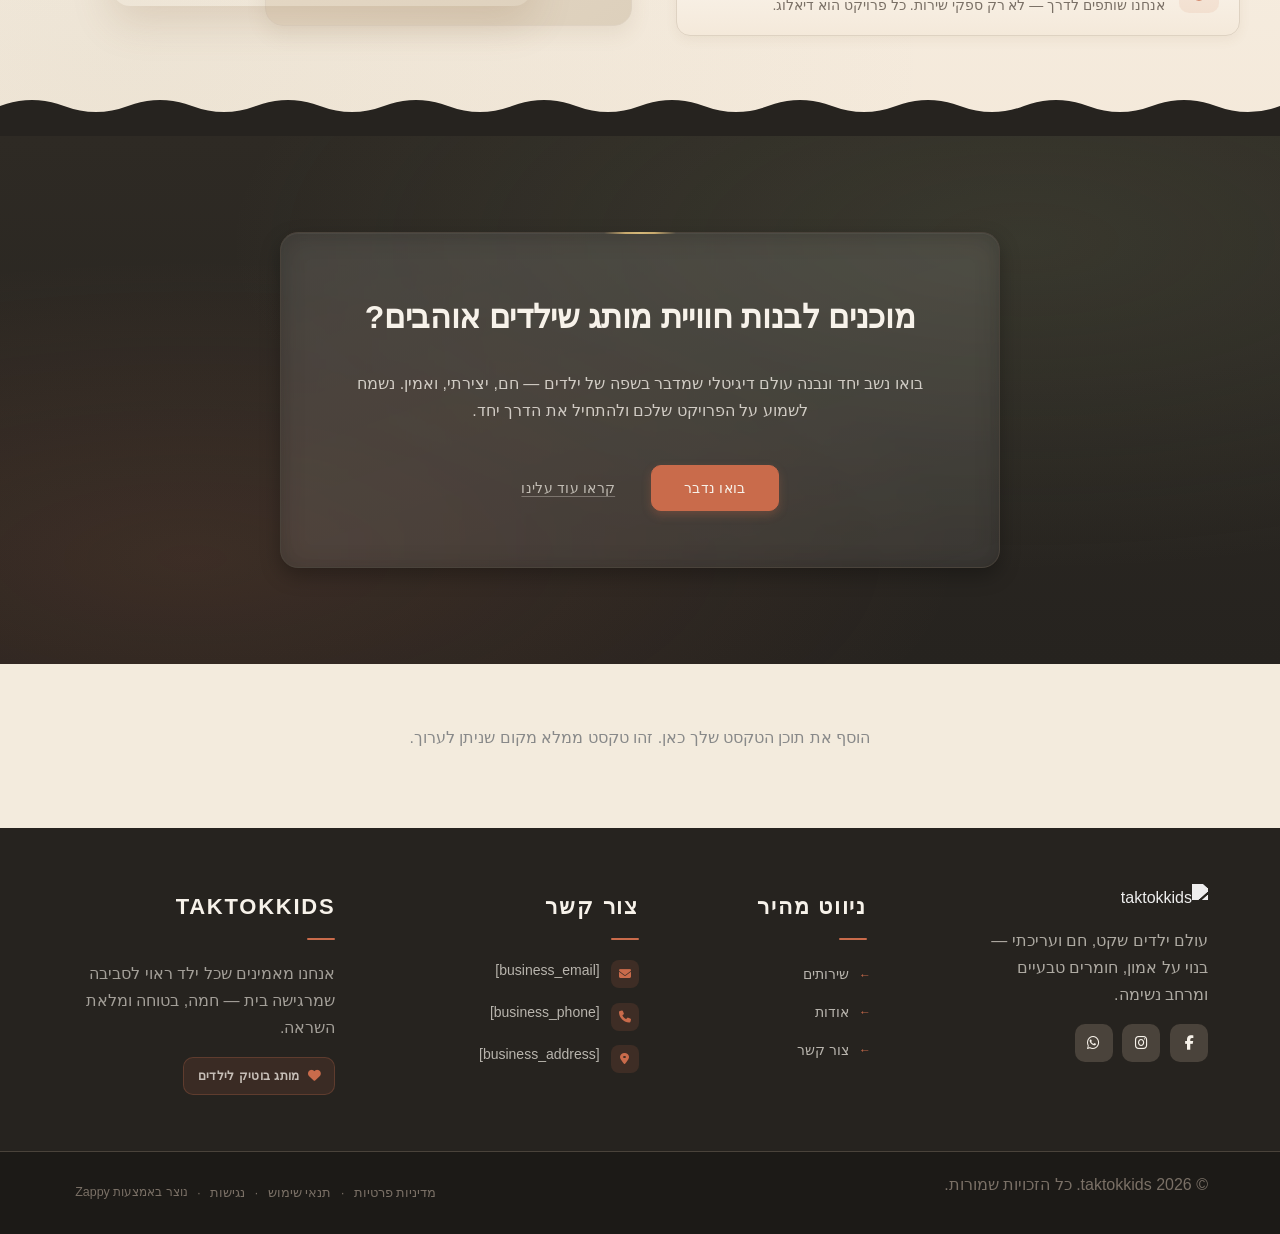
==== commit 86fd4dff: "Background sync: Progressive GitHub Sync" ====
--- a/index.html
+++ b/index.html
@@ -971,7 +971,7 @@
 
       <!-- Large feature image -->
       <figure class="showcase-img-main">
-        <div data-zappy-zoom-wrapper="true" data-element-id="img-1776984203110-phlo4qsov" data-element-type="image" data-zappy-zoom-wrapper-width="336px" data-zappy-zoom-wrapper-height="450px" data-zappy-zoom-wrapper-width-mode="px" style="position: relative !important; overflow: hidden !important; width: 336px !important; max-width: 100% !important; margin-left: auto !important; margin-right: auto !important; height: 450px !important; display: block !important;" data-zappy-zoom-clip="true" data-zappy-wrapper-margins-applied="true"><img data-placeholder="index-showcase-image-1" data-context="A warm editorial lifestyle photograph of a young child playing creatively with colorful wooden toys on a natural linen surface. Soft natural light, warm tones, boutique brand feel, high quality photography for a kids content agency." width="600" height="720" src="/assets/site-index-showcase-image-1-1776984421165-nj0hjy.webp?v=1776984423259" alt="ילד משחק עם צעצועים יצירתיים — תוכן מותג לילדים" data-element-type="image" data-element-id="img-1776984203110-phlo4qsov" style="object-position: 78% 27% !important; object-fit: cover !important; display: block; border-radius: 8px; width: 100% !important; height: 100% !important; max-width: none !important; margin: 0px !important; left: 0% !important; top: 0% !important; max-height: none !important;" data-zappy-object-position="78% 27%" data-zappy-zoom="1" data-zappy-mobile-object-position="78% 27%" data-zappy-mobile-zoom="1" data-zappy-original-width="336" data-zappy-original-height="450.015625"></div>
+        <div data-zappy-zoom-wrapper="true" data-element-id="img-1776984203110-phlo4qsov" data-element-type="image" data-zappy-zoom-wrapper-width="336px" data-zappy-zoom-wrapper-height="450px" data-zappy-zoom-wrapper-width-mode="px" style="position: relative !important; overflow: hidden !important; width: 336px !important; max-width: 100% !important; margin-left: auto !important; margin-right: auto !important; height: 450px !important; display: block !important;" data-zappy-zoom-clip="true" data-zappy-wrapper-margins-applied="true"><img data-placeholder="index-showcase-image-1" data-context="A warm editorial lifestyle photograph of a young child playing creatively with colorful wooden toys on a natural linen surface. Soft natural light, warm tones, boutique brand feel, high quality photography for a kids content agency." width="600" height="720" src="/assets/site-index-showcase-image-1-1776984421165-nj0hjy.webp?v=1776984423259" alt="ילד משחק עם צעצועים יצירתיים — תוכן מותג לילדים" data-element-type="image" data-element-id="img-1776984203110-phlo4qsov" style="object-position: 50% 50% !important; border-radius: 8px; object-fit: cover !important; width: 100% !important; height: 100% !important; max-width: none !important; display: block !important; margin: 0px !important; left: 0% !important; top: 0% !important; max-height: none !important;" data-zappy-object-position="50% 50%" data-zappy-zoom="1" data-zappy-mobile-object-position="78% 27%" data-zappy-mobile-zoom="1" data-zappy-original-width="336" data-zappy-original-height="450.015625"></div>
       </figure>
 
       <!-- Two stacked smaller images -->
@@ -980,7 +980,7 @@
           <div data-zappy-zoom-wrapper="true" data-element-id="img-1776984203110-v3mflkzwo" data-element-type="image" data-zappy-zoom-wrapper-width="120px" data-zappy-zoom-wrapper-height="122px" data-zappy-zoom-wrapper-width-mode="px" style="position: relative !important; overflow: hidden !important; width: 120px !important; max-width: 100% !important; margin-left: auto !important; margin-right: auto !important; height: 122px !important; display: block !important;" data-zappy-zoom-clip="true" data-zappy-wrapper-margins-applied="true"><img data-placeholder="index-showcase-image-2" data-context="A styled flat-lay of colorful educational books, crayons, and handmade paper items arranged on a warm cream background. Editorial photography for a boutique childrens brand and digital marketing agency." width="320" height="320" src="/assets/site-index-showcase-image-2-1776984383611-4j60rf.webp?v=1776984386035" alt="ספרים ואביזרים חינוכיים — קמפיין מותג לילדים" data-element-type="image" data-element-id="img-1776984203110-v3mflkzwo" style="object-position: 50% 50% !important; margin: 0px !important; left: 0% !important; top: 0% !important; width: 100% !important; height: 100% !important; max-width: none !important; max-height: none !important; display: block !important; object-fit: cover !important;" data-zappy-zoom="1" data-zappy-original-width="120" data-zappy-original-height="122" data-zappy-object-position="50% 50%"></div>
         </figure>
         <figure class="showcase-img-small">
-          <img data-placeholder="index-showcase-image-3" data-context="A cheerful young girl in pastel clothing laughing outdoors in soft golden light. Natural, candid portrait photography for a childrens lifestyle brand campaign, warm and editorial in style." width="320" height="320" src="/assets/site-index-showcase-image-3.webp" alt="ילדה צוחקת בחוץ — קמפיין עונתי לילדים" data-element-type="image" data-element-id="img-1776984203111-ytpodj6xq" >
+          <div data-zappy-zoom-wrapper="true" data-element-id="img-1776984203111-ytpodj6xq" data-element-type="image" data-zappy-zoom-wrapper-width="120px" data-zappy-zoom-wrapper-height="120px" data-zappy-zoom-wrapper-width-mode="px" style="position: relative !important; overflow: hidden !important; width: 120px !important; max-width: 100% !important; margin-left: auto !important; margin-right: auto !important; height: 120px !important; display: block !important;" data-zappy-zoom-clip="true" data-zappy-wrapper-margins-applied="true"><img data-placeholder="index-showcase-image-3" data-context="A cheerful young girl in pastel clothing laughing outdoors in soft golden light. Natural, candid portrait photography for a childrens lifestyle brand campaign, warm and editorial in style." width="320" height="320" src="/assets/site-index-showcase-image-3-1776984456928-0b46cp.webp?v=1776984458543" alt="ילדה צוחקת בחוץ — קמפיין עונתי לילדים" data-element-type="image" data-element-id="img-1776984203111-ytpodj6xq" style="object-position: 50% 33% !important; object-fit: contain; width: auto; height: auto; max-width: 600px; display: block; border-radius: 8px; margin: 0px !important;" data-zappy-object-position="50% 33%" data-zappy-zoom="1"></div>
         </figure>
       </div>
 
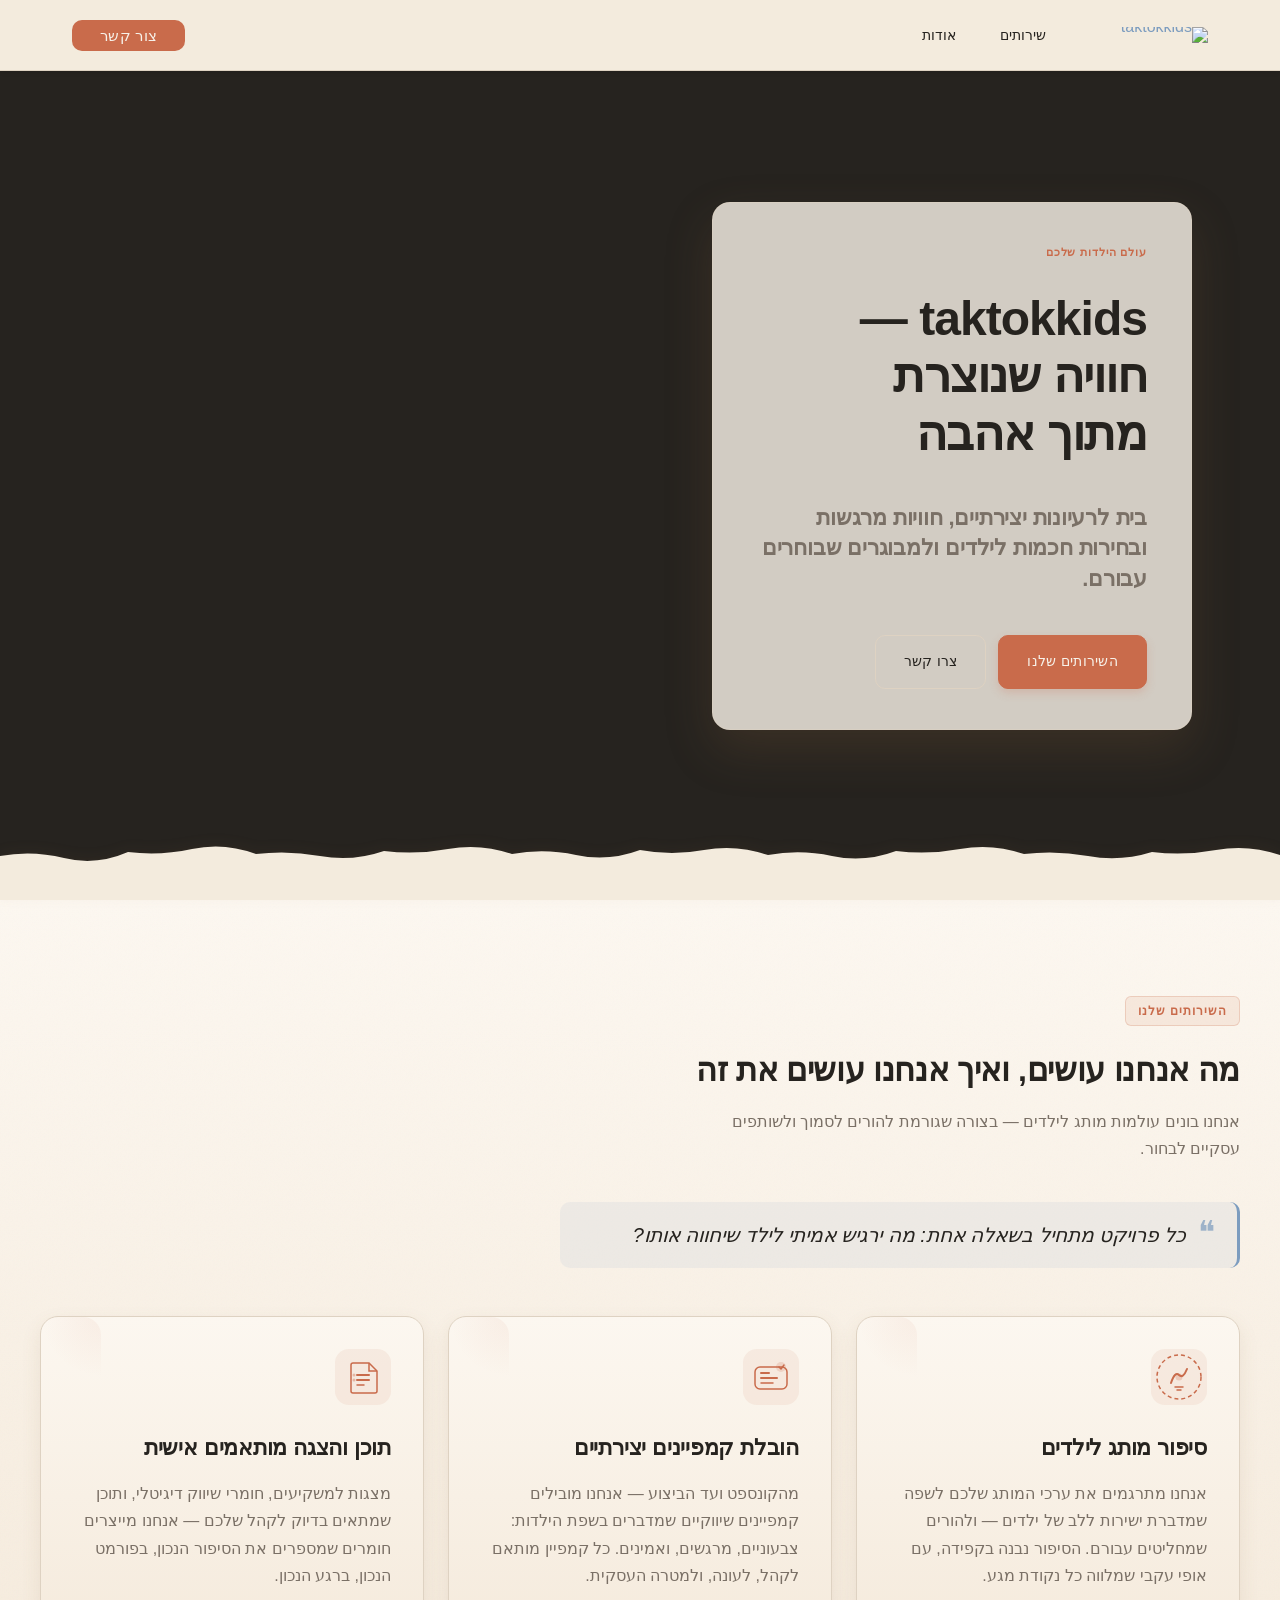
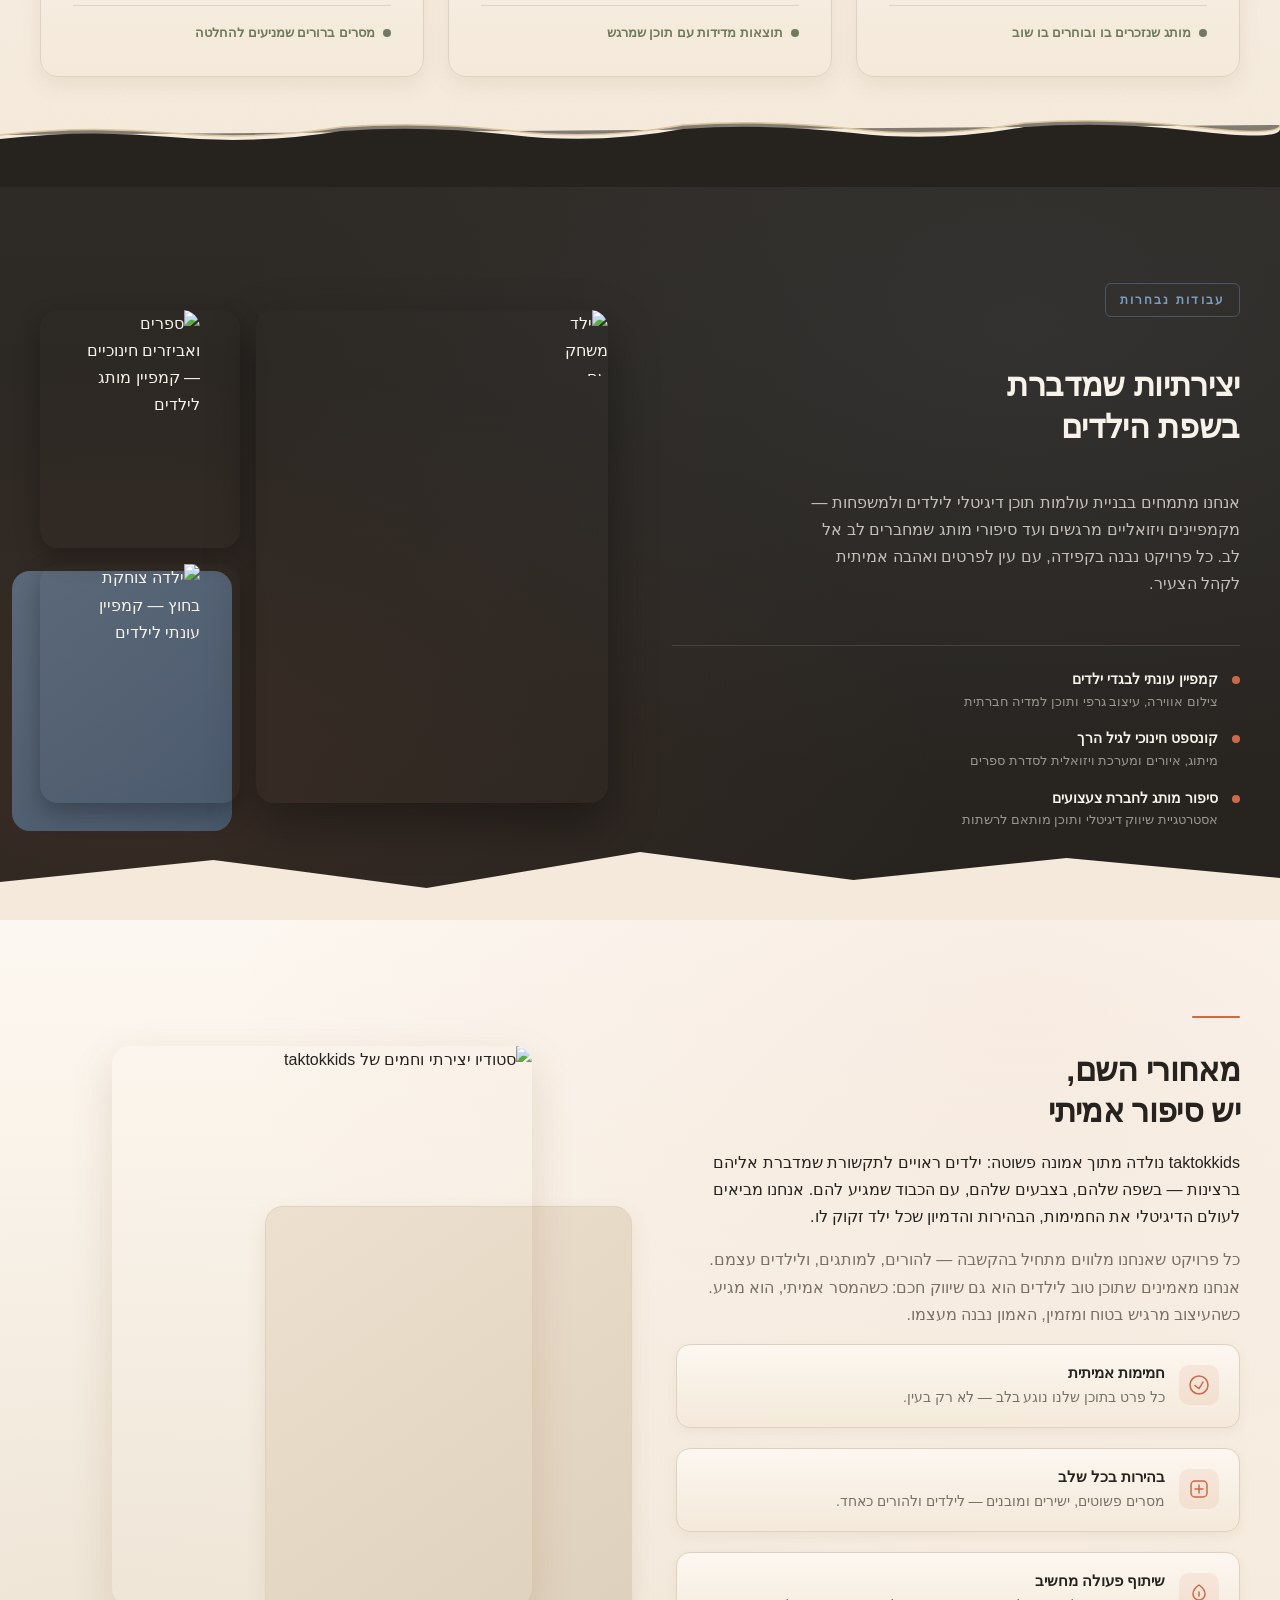
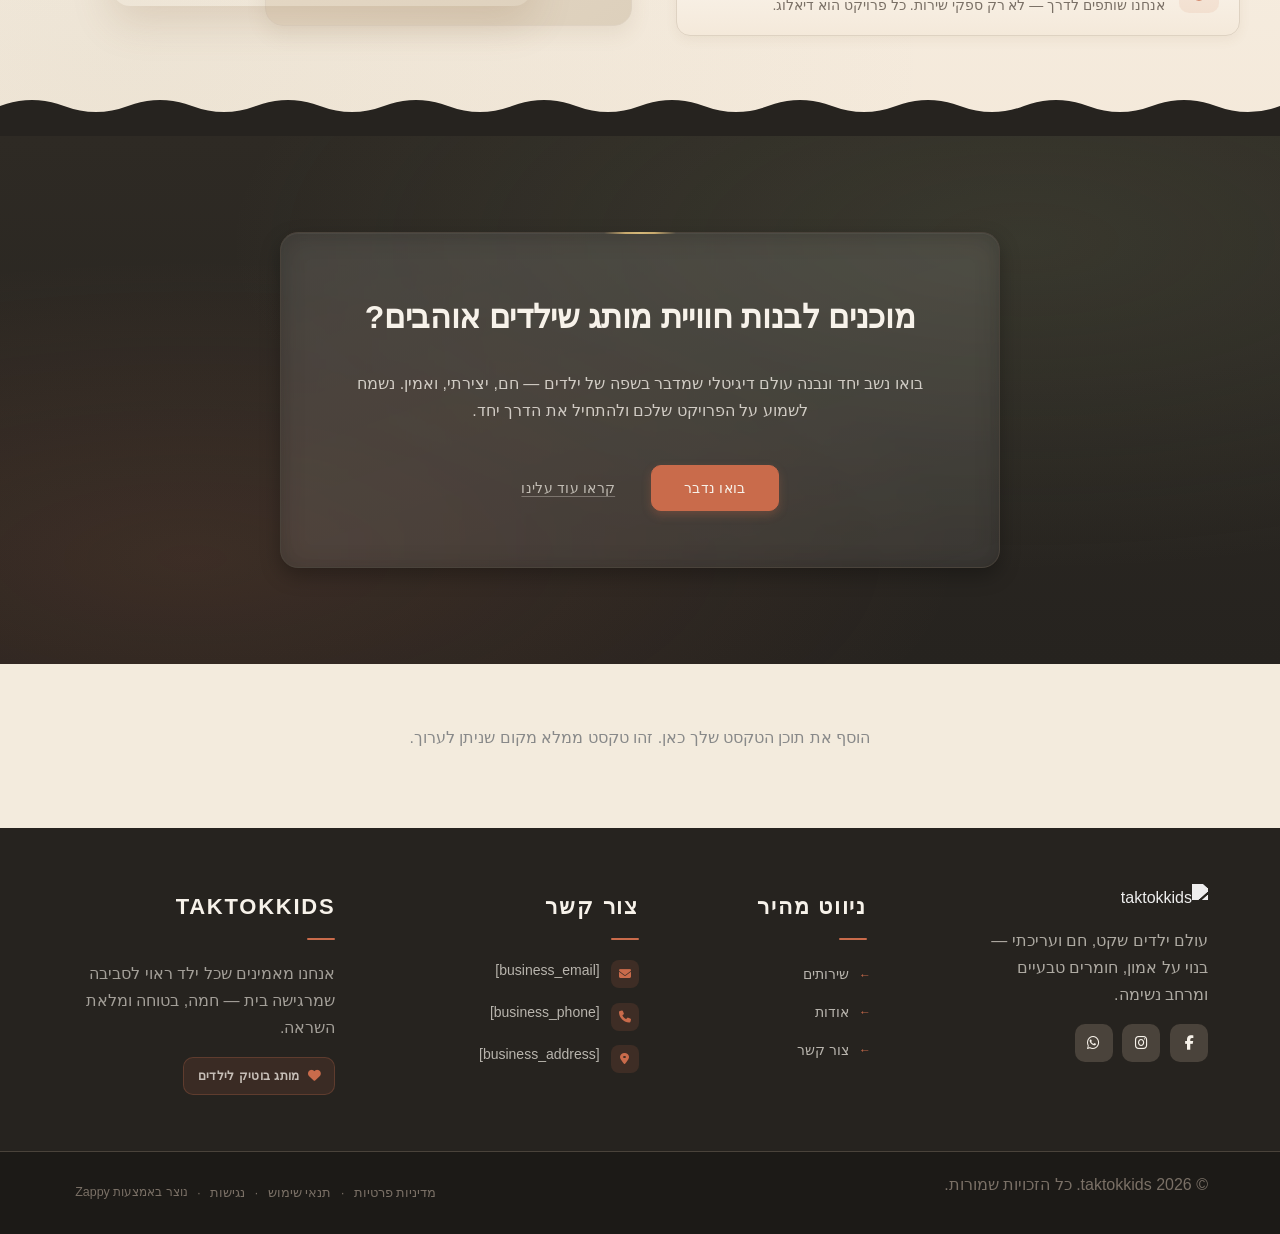
==== commit 6f4d0b2d: "Incremental sync: 1 page(s) — update_element" ====
--- a/index.html
+++ b/index.html
@@ -971,7 +971,7 @@
 
       <!-- Large feature image -->
       <figure class="showcase-img-main">
-        <div data-zappy-zoom-wrapper="true" data-element-id="img-1776984203110-phlo4qsov" data-element-type="image" data-zappy-zoom-wrapper-width="336px" data-zappy-zoom-wrapper-height="450px" data-zappy-zoom-wrapper-width-mode="px" style="position: relative !important; overflow: hidden !important; width: 336px !important; max-width: 100% !important; margin-left: auto !important; margin-right: auto !important; height: 450px !important; display: block !important;" data-zappy-zoom-clip="true" data-zappy-wrapper-margins-applied="true"><img data-placeholder="index-showcase-image-1" data-context="A warm editorial lifestyle photograph of a young child playing creatively with colorful wooden toys on a natural linen surface. Soft natural light, warm tones, boutique brand feel, high quality photography for a kids content agency." width="600" height="720" src="/assets/site-index-showcase-image-1-1776984421165-nj0hjy.webp?v=1776984423259" alt="ילד משחק עם צעצועים יצירתיים — תוכן מותג לילדים" data-element-type="image" data-element-id="img-1776984203110-phlo4qsov" style="object-position: 50% 50% !important; border-radius: 8px; object-fit: cover !important; width: 100% !important; height: 100% !important; max-width: none !important; display: block !important; margin: 0px !important; left: 0% !important; top: 0% !important; max-height: none !important;" data-zappy-object-position="50% 50%" data-zappy-zoom="1" data-zappy-mobile-object-position="78% 27%" data-zappy-mobile-zoom="1" data-zappy-original-width="336" data-zappy-original-height="450.015625"></div>
+        <div data-zappy-zoom-wrapper="true" data-element-id="img-1776984203110-phlo4qsov" data-element-type="image" data-zappy-zoom-wrapper-width="50px" data-zappy-zoom-wrapper-height="66px" data-zappy-zoom-wrapper-width-mode="px" style="position: relative !important; overflow: hidden !important; width: 50px !important; max-width: 100% !important; margin-left: auto !important; margin-right: 0px !important; height: 66px !important; display: block !important;" data-zappy-zoom-clip="true" data-zappy-wrapper-margins-applied="true" class="zappy-resizable-hover"><img data-placeholder="index-showcase-image-1" data-context="A warm editorial lifestyle photograph of a young child playing creatively with colorful wooden toys on a natural linen surface. Soft natural light, warm tones, boutique brand feel, high quality photography for a kids content agency." width="600" height="720" src="/assets/site-index-showcase-image-1-1776984421165-nj0hjy.webp?v=1776984423259" alt="ילד משחק עם צעצועים יצירתיים — תוכן מותג לילדים" data-element-type="image" data-element-id="img-1776984203110-phlo4qsov" style="object-position: 50% 50% !important; border-radius: 8px; object-fit: cover !important; width: 100% !important; height: 100% !important; max-width: none !important; display: block !important; margin: 0px !important; left: 0% !important; top: 0% !important; max-height: none !important;" data-zappy-object-position="50% 50%" data-zappy-zoom="1" data-zappy-mobile-object-position="78% 27%" data-zappy-mobile-zoom="1" data-zappy-original-width="336" data-zappy-original-height="450.015625"></div>
       </figure>
 
       <!-- Two stacked smaller images -->
@@ -980,7 +980,7 @@
           <div data-zappy-zoom-wrapper="true" data-element-id="img-1776984203110-v3mflkzwo" data-element-type="image" data-zappy-zoom-wrapper-width="120px" data-zappy-zoom-wrapper-height="122px" data-zappy-zoom-wrapper-width-mode="px" style="position: relative !important; overflow: hidden !important; width: 120px !important; max-width: 100% !important; margin-left: auto !important; margin-right: auto !important; height: 122px !important; display: block !important;" data-zappy-zoom-clip="true" data-zappy-wrapper-margins-applied="true"><img data-placeholder="index-showcase-image-2" data-context="A styled flat-lay of colorful educational books, crayons, and handmade paper items arranged on a warm cream background. Editorial photography for a boutique childrens brand and digital marketing agency." width="320" height="320" src="/assets/site-index-showcase-image-2-1776984383611-4j60rf.webp?v=1776984386035" alt="ספרים ואביזרים חינוכיים — קמפיין מותג לילדים" data-element-type="image" data-element-id="img-1776984203110-v3mflkzwo" style="object-position: 50% 50% !important; margin: 0px !important; left: 0% !important; top: 0% !important; width: 100% !important; height: 100% !important; max-width: none !important; max-height: none !important; display: block !important; object-fit: cover !important;" data-zappy-zoom="1" data-zappy-original-width="120" data-zappy-original-height="122" data-zappy-object-position="50% 50%"></div>
         </figure>
         <figure class="showcase-img-small">
-          <div data-zappy-zoom-wrapper="true" data-element-id="img-1776984203111-ytpodj6xq" data-element-type="image" data-zappy-zoom-wrapper-width="120px" data-zappy-zoom-wrapper-height="120px" data-zappy-zoom-wrapper-width-mode="px" style="position: relative !important; overflow: hidden !important; width: 120px !important; max-width: 100% !important; margin-left: auto !important; margin-right: auto !important; height: 120px !important; display: block !important;" data-zappy-zoom-clip="true" data-zappy-wrapper-margins-applied="true"><img data-placeholder="index-showcase-image-3" data-context="A cheerful young girl in pastel clothing laughing outdoors in soft golden light. Natural, candid portrait photography for a childrens lifestyle brand campaign, warm and editorial in style." width="320" height="320" src="/assets/site-index-showcase-image-3-1776984456928-0b46cp.webp?v=1776984458543" alt="ילדה צוחקת בחוץ — קמפיין עונתי לילדים" data-element-type="image" data-element-id="img-1776984203111-ytpodj6xq" style="object-position: 50% 33% !important; object-fit: contain; width: auto; height: auto; max-width: 600px; display: block; border-radius: 8px; margin: 0px !important;" data-zappy-object-position="50% 33%" data-zappy-zoom="1"></div>
+          <div data-zappy-zoom-wrapper="true" data-element-id="img-1776984203111-ytpodj6xq" data-element-type="image" data-zappy-zoom-wrapper-width="120px" data-zappy-zoom-wrapper-height="120px" data-zappy-zoom-wrapper-width-mode="px" style="position: relative !important; overflow: hidden !important; width: 120px !important; max-width: 100% !important; margin-left: auto !important; margin-right: auto !important; height: 120px !important; display: block !important;" data-zappy-zoom-clip="true" data-zappy-wrapper-margins-applied="true"><img data-placeholder="index-showcase-image-3" data-context="A cheerful young girl in pastel clothing laughing outdoors in soft golden light. Natural, candid portrait photography for a childrens lifestyle brand campaign, warm and editorial in style." width="320" height="320" src="/assets/site-index-showcase-image-3-1776984456928-0b46cp.webp?v=1776984458543" alt="ילדה צוחקת בחוץ — קמפיין עונתי לילדים" data-element-type="image" data-element-id="img-1776984203111-ytpodj6xq" style="object-position: 50% 33% !important; border-radius: 8px; object-fit: cover !important; width: 100% !important; height: 100% !important; max-width: none !important; display: block !important; margin: 0px !important; left: 0% !important; top: 0% !important; max-height: none !important;" data-zappy-object-position="50% 33%" data-zappy-zoom="1"></div>
         </figure>
       </div>
 
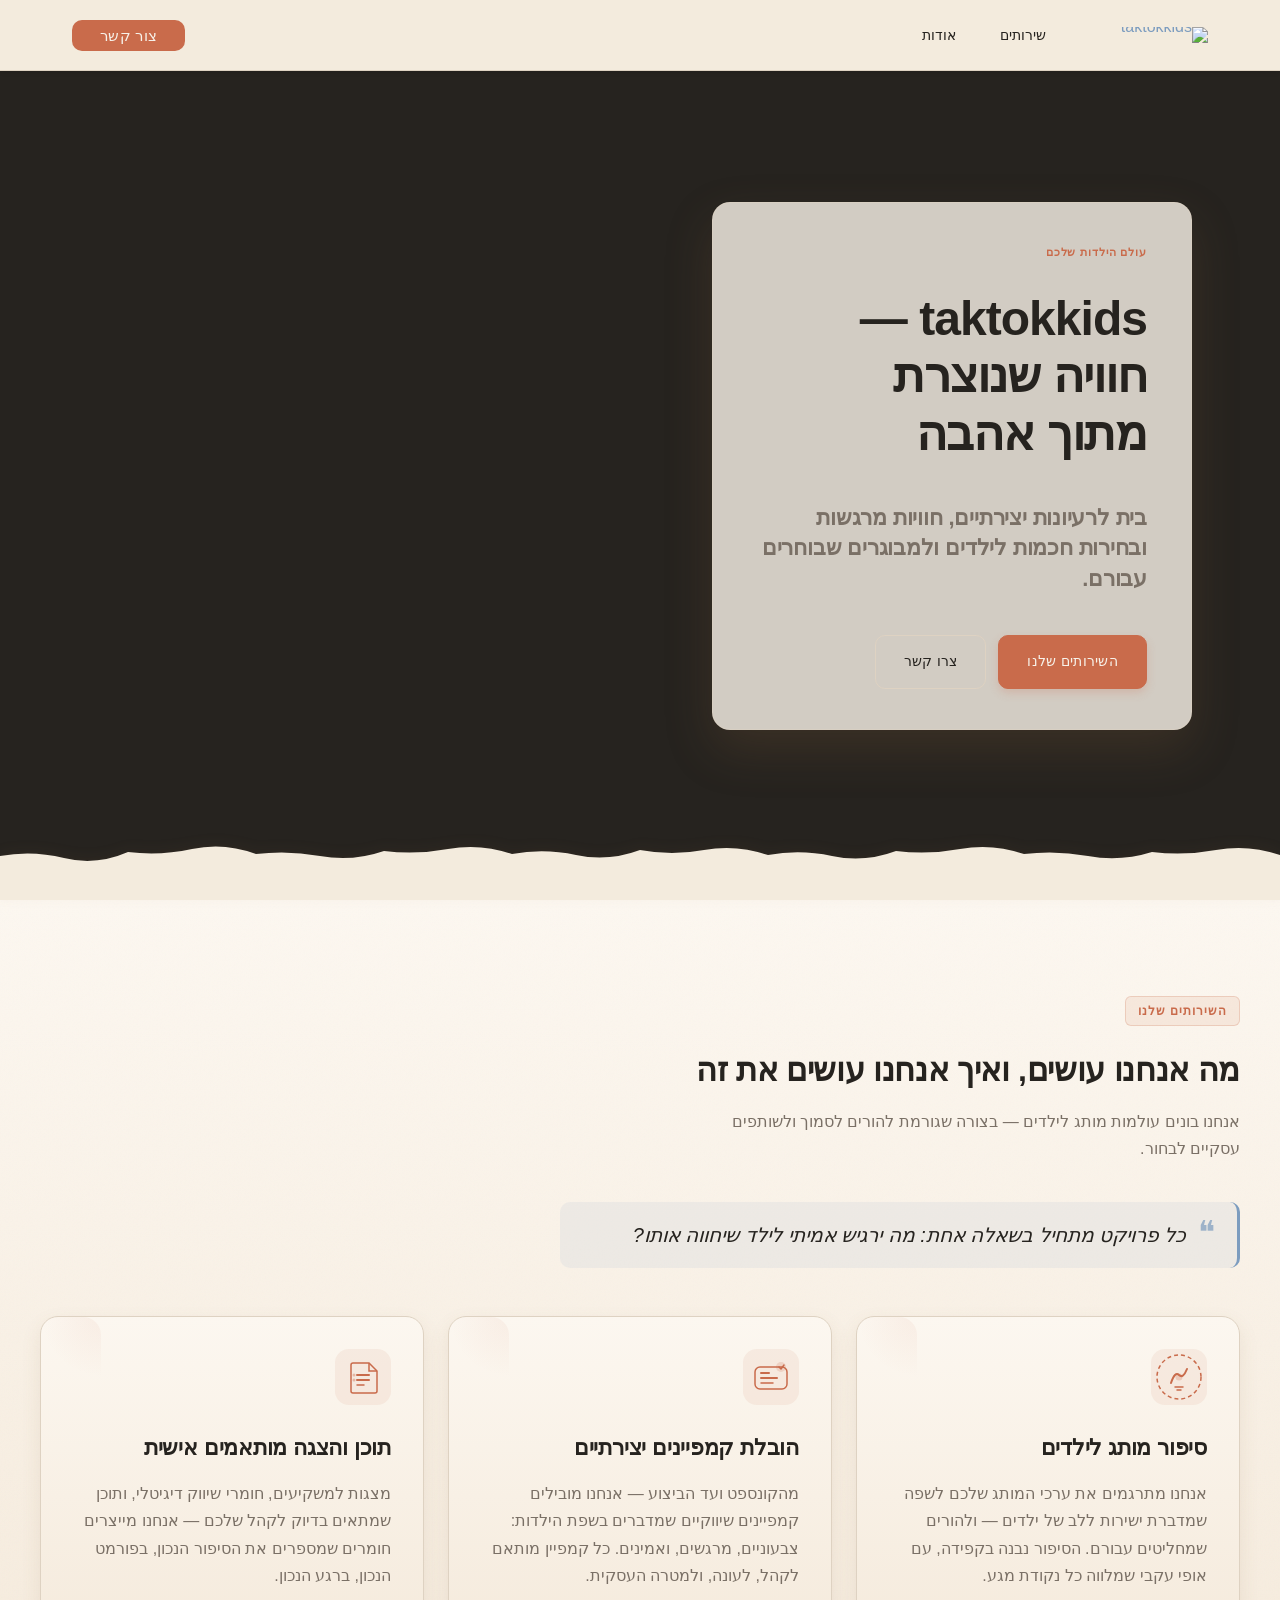
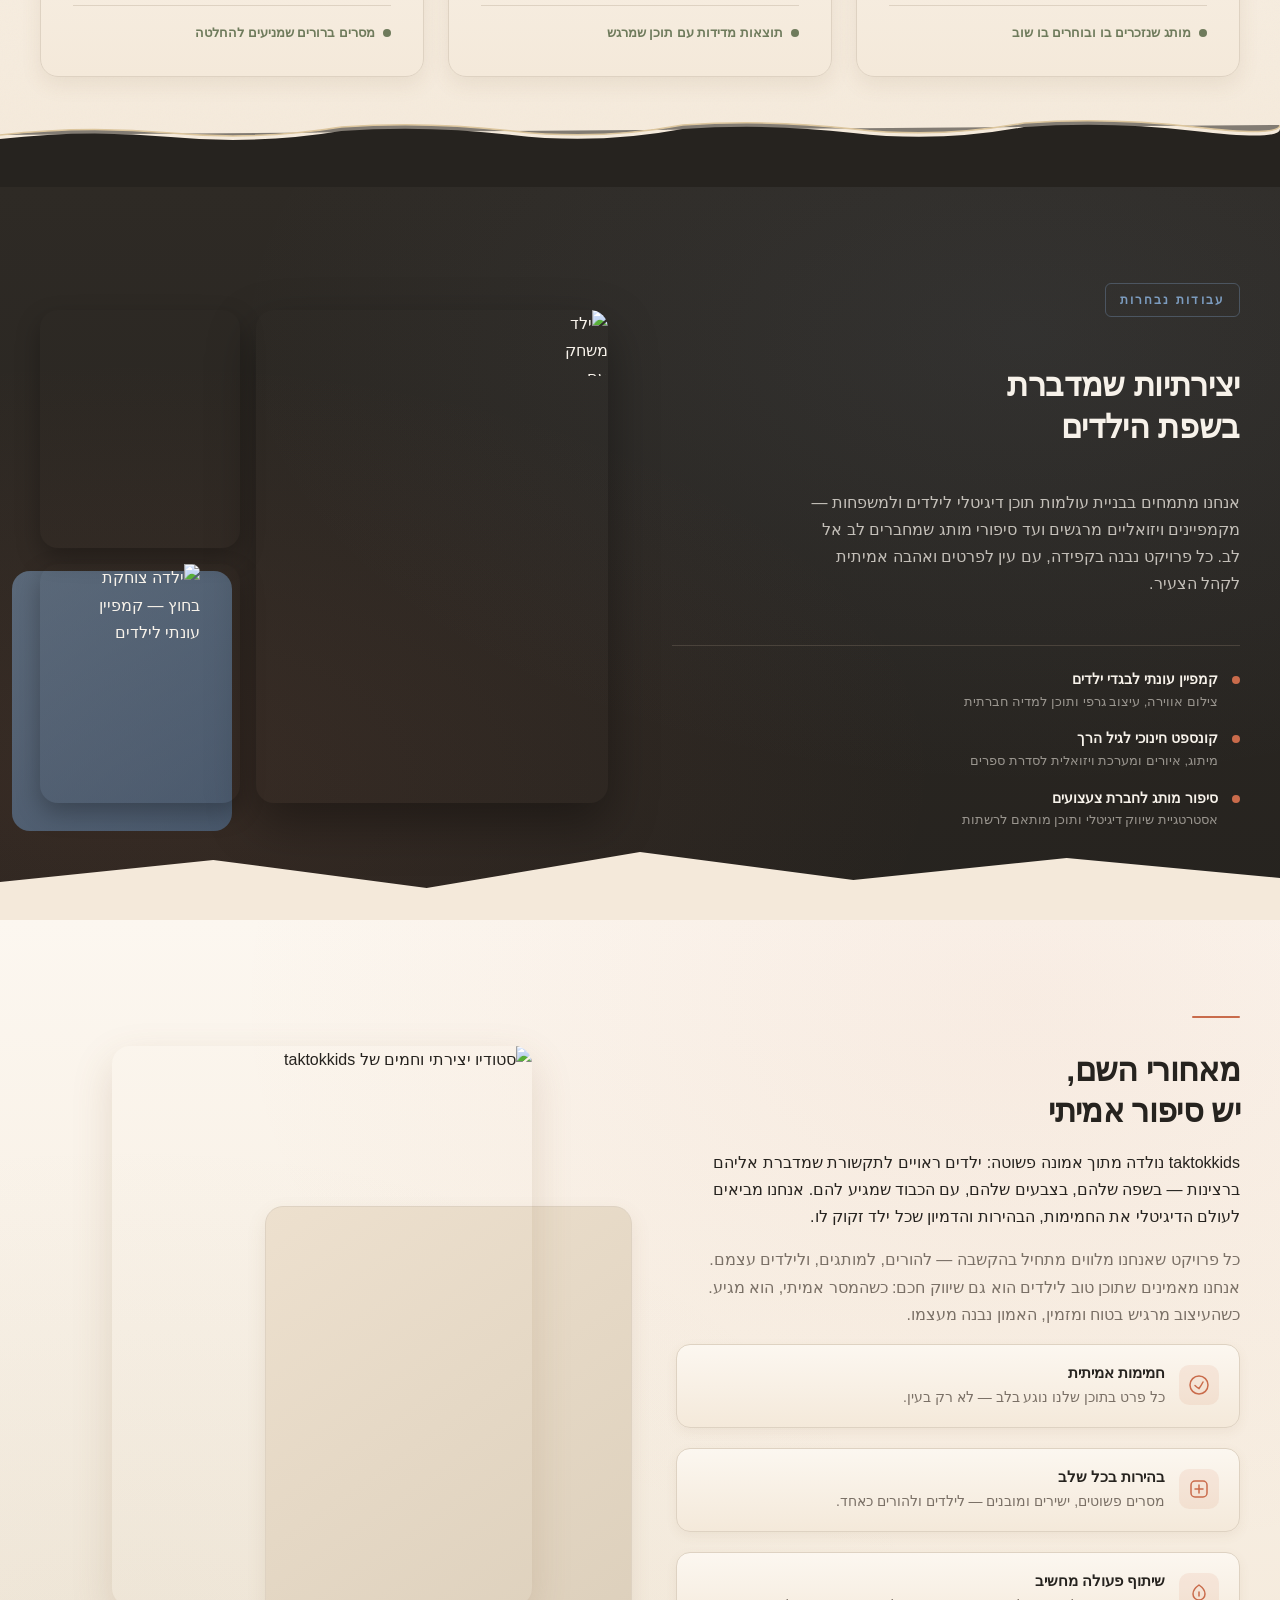
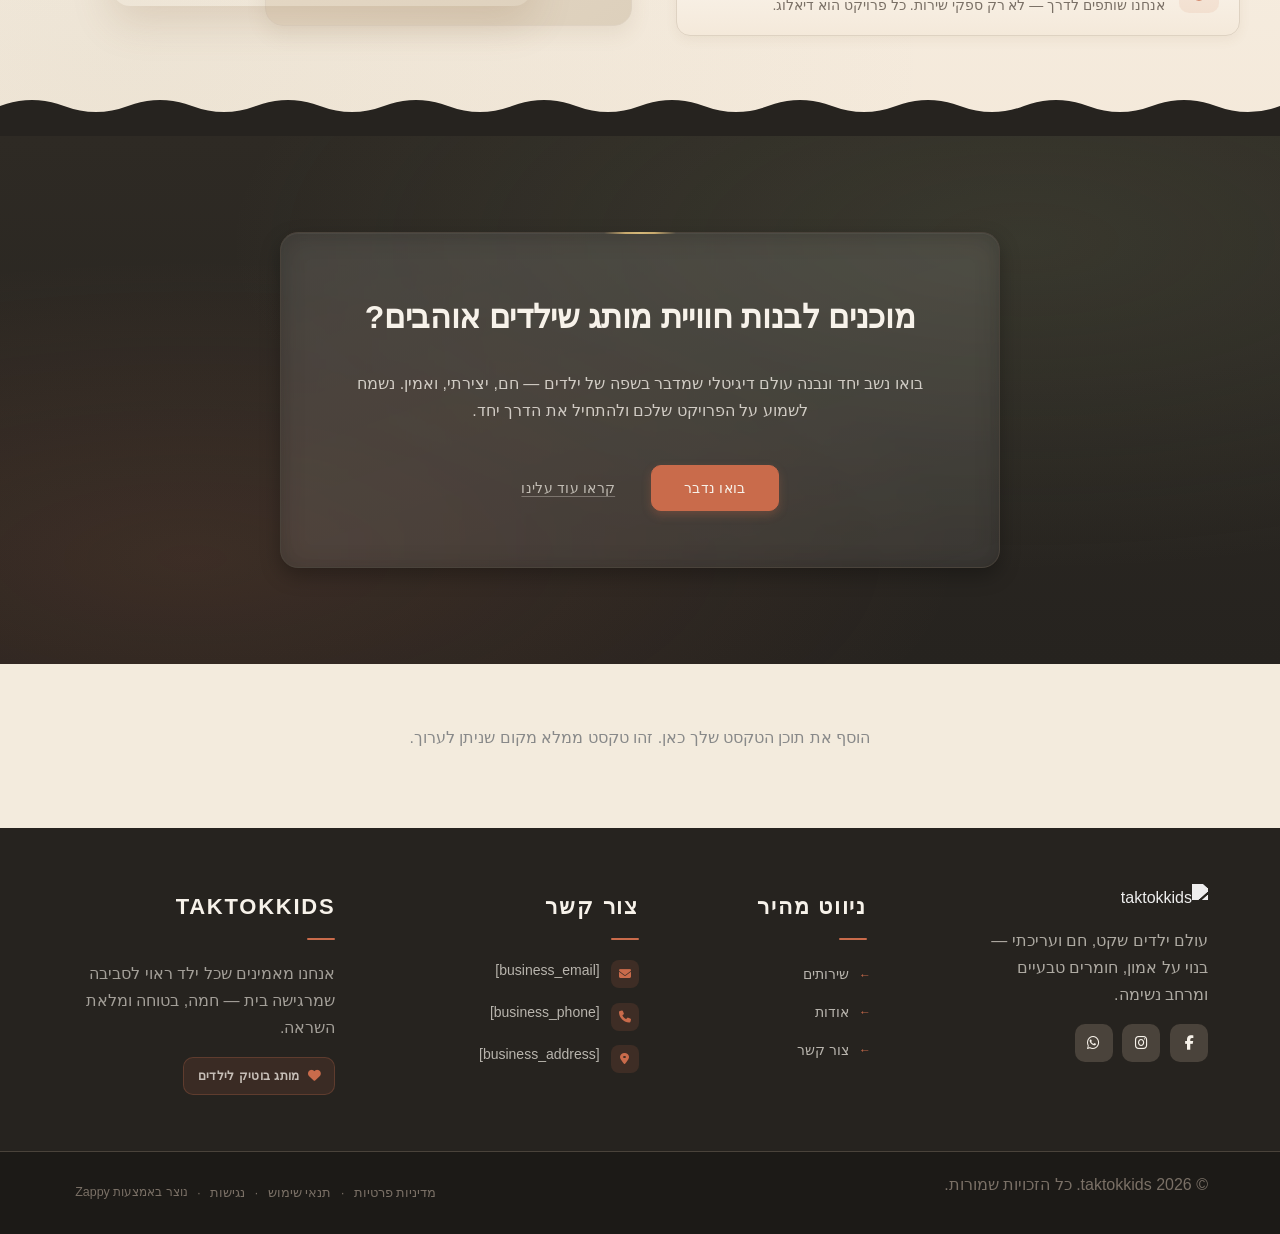
==== commit 10db7dff: "Incremental sync: 1 page(s) — update_element, update_image" ====
--- a/index.html
+++ b/index.html
@@ -223,25 +223,25 @@
     <meta name="twitter:card" content="summary_large_image">
     <meta name="twitter:title" content="digital marketing services — taktokkids">
     <meta name="twitter:description" content="גלו כיצד taktokkids מובילה עסקים להצלחה דיגיטלית מלאה. שירותי שיווק דיגיטלי מתקדמים, ניהול רשתות חברתיות ואסטרטגיות מנצחות שיהפכו את המותג שלכם לבלתי נשכח. הצטרפו אלינו עוד היום!">
-    <meta property="og:type" content="website">
-  <meta property="og:locale" content="he_IL">
-  
-  
-  
-  
-  
-  <link rel="stylesheet" href="https://cdnjs.cloudflare.com/ajax/libs/font-awesome/6.4.0/css/all.min.css">
+    <meta property="og:type" content="website" />
+  <meta property="og:locale" content="he_IL" />
+  
+  
+  
+  
+  
+  <link rel="stylesheet" href="https://cdnjs.cloudflare.com/ajax/libs/font-awesome/6.4.0/css/all.min.css" />
 
     <!-- Favicons -->
-    <link rel="icon" type="image/x-icon" href="/assets/favicon.ico">
-    <link rel="icon" type="image/png" sizes="16x16" href="/assets/favicon-16x16.png">
-    <link rel="icon" type="image/png" sizes="32x32" href="/assets/favicon-32x32.png">
-    <link rel="icon" type="image/png" sizes="48x48" href="/assets/favicon-48x48.png">
-    <link rel="icon" type="image/png" sizes="192x192" href="/assets/favicon-192x192.png">
-    <link rel="icon" type="image/png" sizes="512x512" href="/assets/favicon-512x512.png">
-    <link rel="apple-touch-icon" href="/assets/apple-touch-icon.png">
+    <link rel="icon" type="image/x-icon" href="/assets/favicon.ico" />
+    <link rel="icon" type="image/png" sizes="16x16" href="/assets/favicon-16x16.png" />
+    <link rel="icon" type="image/png" sizes="32x32" href="/assets/favicon-32x32.png" />
+    <link rel="icon" type="image/png" sizes="48x48" href="/assets/favicon-48x48.png" />
+    <link rel="icon" type="image/png" sizes="192x192" href="/assets/favicon-192x192.png" />
+    <link rel="icon" type="image/png" sizes="512x512" href="/assets/favicon-512x512.png" />
+    <link rel="apple-touch-icon" href="/assets/apple-touch-icon.png" />
     <!-- Cookie Consent -->
-    <link rel="stylesheet" href="https://cdn.jsdelivr.net/npm/vanilla-cookieconsent@3/dist/cookieconsent.css">
+    <link rel="stylesheet" href="https://cdn.jsdelivr.net/npm/vanilla-cookieconsent@3/dist/cookieconsent.css" />
     <script src="https://cdn.jsdelivr.net/npm/vanilla-cookieconsent@3/dist/cookieconsent.umd.js"></script>
     <!-- Mickidum Accessibility Toolbar -->
     <script src="https://cdn.jsdelivr.net/gh/mickidum/acc_toolbar/acctoolbar/acctoolbar.min.js"></script>
@@ -336,23 +336,23 @@
   <nav class="navbar" dir="rtl">
   <button class="mobile-toggle" id="mobileToggle" aria-label="Menu">
     <svg class="hamburger-icon" width="24" height="24" viewBox="0 0 24 24" fill="none">
-      <path d="M3 12h18M3 6h18M3 18h18" stroke="currentColor" stroke-width="2" stroke-linecap="round"></path>
+      <path d="M3 12h18M3 6h18M3 18h18" stroke="currentColor" stroke-width="2" stroke-linecap="round"/>
     </svg>
     <svg class="close-icon" width="24" height="24" viewBox="0 0 24 24" fill="none" style="display: none;">
-      <path d="M18 6L6 18M6 6l12 12" stroke="currentColor" stroke-width="2" stroke-linecap="round"></path>
+      <path d="M18 6L6 18M6 6l12 12" stroke="currentColor" stroke-width="2" stroke-linecap="round"/>
     </svg>
   </button>
 
   <button class="phone-header-btn" data-phone="[business_phone]" aria-label="Call">
     <svg width="20" height="20" viewBox="0 0 24 24" fill="currentColor">
-      <path d="M22 16.92v3a2 2 0 0 1-2.18 2 19.79 19.79 0 0 1-8.63-3.07 19.5 19.5 0 0 1-6-6 19.79 19.79 0 0 1-3.07-8.67A2 2 0 0 1 4.11 2h3a2 2 0 0 1 2 1.72 12.84 12.84 0 0 0 .7 2.81 2 2 0 0 1-.45 2.11L8.09 9.91a16 16 0 0 0 6 6l1.27-1.27a2 2 0 0 1 2.11-.45 12.84 12.84 0 0 0 2.81.7A2 2 0 0 1 22 16.92z"></path>
+      <path d="M22 16.92v3a2 2 0 0 1-2.18 2 19.79 19.79 0 0 1-8.63-3.07 19.5 19.5 0 0 1-6-6 19.79 19.79 0 0 1-3.07-8.67A2 2 0 0 1 4.11 2h3a2 2 0 0 1 2 1.72 12.84 12.84 0 0 0 .7 2.81 2 2 0 0 1-.45 2.11L8.09 9.91a16 16 0 0 0 6 6l1.27-1.27a2 2 0 0 1 2.11-.45 12.84 12.84 0 0 0 2.81.7A2 2 0 0 1 22 16.92z"/>
     </svg>
   </button>
 
   <div class="nav-container">
     <div class="nav-right-group"><div class="nav-brand">
       <a href="/" class="logo-link">
-        <img src="/assets/taktokkids-general-logo.webp" alt="taktokkids" class="logo">
+        <img src="/assets/taktokkids-general-logo.webp" alt="taktokkids" class="logo" />
       </a>
     </div><ul class="nav-menu" id="navMenu"><li><a href="/services">שירותים</a></li><li><a href="/about">אודות</a></li></ul></div>
 
@@ -796,7 +796,7 @@
     <section class="index-hero-section" data-layout-spec="בית-hero" dir="rtl" data-hero-type="fullscreen-scrim">
   <!-- Background Image -->
   <div class="index-hero-bg">
-    <img data-hero-bg="true" data-placeholder="index-hero-image-1" data-context="Warm cinematic lifestyle photograph of a child playing with natural wooden toys and tactile craft materials in a sun-drenched, minimal Scandinavian-inspired room. Earthy tones: cream walls, linen textures, terracotta accents. Soft natural window light. Boutique calm, editorial quality. No text. Wide landscape format for full-bleed hero background." width="1440" height="900" src="/assets/site-index-hero-image-1.webp" alt="ילד משחק בסביבה חמה ויצירתית עם חומרים טבעיים">
+    <img data-hero-bg="true" data-placeholder="index-hero-image-1" data-context="Warm cinematic lifestyle photograph of a child playing with natural wooden toys and tactile craft materials in a sun-drenched, minimal Scandinavian-inspired room. Earthy tones: cream walls, linen textures, terracotta accents. Soft natural window light. Boutique calm, editorial quality. No text. Wide landscape format for full-bleed hero background." width="1440" height="900" src="/assets/site-index-hero-image-1.webp" alt="ילד משחק בסביבה חמה ויצירתית עם חומרים טבעיים" />
   </div>
 
   <!-- Scrim Overlay -->
@@ -806,7 +806,7 @@
   <div class="index-hero-container">
     <article class="index-hero-card">
       <span class="index-hero-label">עולם הילדות שלכם</span>
-      <h1 class="index-hero-headline">taktokkids —<br>חוויה שנוצרת<br>מתוך אהבה</h1>
+      <h1 class="index-hero-headline">taktokkids —<br />חוויה שנוצרת<br />מתוך אהבה</h1>
       <h3 class="index-hero-subtitle">בית לרעיונות יצירתיים, חוויות מרגשות ובחירות חכמות לילדים ולמבוגרים שבוחרים עבורם.</h3>
       <div class="index-hero-ctas">
         <a href="/services" class="index-hero-btn-primary">השירותים שלנו</a>
@@ -818,7 +818,7 @@
   <!-- Bottom Torn Paper Divider -->
   <div class="index-hero-divider-wrapper">
     <svg data-no-icon-edit="true" aria-hidden="true" viewBox="0 0 1440 88" preserveAspectRatio="none" xmlns="http://www.w3.org/2000/svg">
-      <path d="M0,88 L0,44 Q36,38 72,46 T144,40 Q180,44 216,37 T288,42 Q324,38 360,44 T432,39 Q468,43 504,37 T576,42 Q612,36 648,43 T720,38 Q756,44 792,38 T864,43 Q900,37 936,44 T1008,39 Q1044,43 1080,37 T1152,42 Q1188,38 1224,44 T1296,40 Q1332,44 1368,38 T1440,43 L1440,88 Z" fill="#F3EBDD"></path>
+      <path d="M0,88 L0,44 Q36,38 72,46 T144,40 Q180,44 216,37 T288,42 Q324,38 360,44 T432,39 Q468,43 504,37 T576,42 Q612,36 648,43 T720,38 Q756,44 792,38 T864,43 Q900,37 936,44 T1008,39 Q1044,43 1080,37 T1152,42 Q1188,38 1224,44 T1296,40 Q1332,44 1368,38 T1440,43 L1440,88 Z" fill="#F3EBDD"/>
     </svg>
   </div>
 </section>
@@ -849,11 +849,11 @@
       <article class="index-services-card">
         <div class="index-services-card-icon" aria-hidden="true">
           <svg data-element-type="icon" data-icon-type="svg" width="48" height="48" viewBox="0 0 48 48" fill="none" xmlns="http://www.w3.org/2000/svg">
-            <circle cx="24" cy="24" r="22" stroke="currentColor" stroke-width="1.5" stroke-dasharray="4 3"></circle>
-            <path d="M16 30 Q20 18 24 22 Q28 26 32 16" stroke="currentColor" stroke-width="2" stroke-linecap="round" fill="none"></path>
-            <circle cx="24" cy="24" r="3.5" fill="currentColor" opacity="0.25"></circle>
-            <path d="M20 34 L28 34" stroke="currentColor" stroke-width="1.5" stroke-linecap="round"></path>
-            <path d="M22 37 L26 37" stroke="currentColor" stroke-width="1.5" stroke-linecap="round"></path>
+            <circle cx="24" cy="24" r="22" stroke="currentColor" stroke-width="1.5" stroke-dasharray="4 3"/>
+            <path d="M16 30 Q20 18 24 22 Q28 26 32 16" stroke="currentColor" stroke-width="2" stroke-linecap="round" fill="none"/>
+            <circle cx="24" cy="24" r="3.5" fill="currentColor" opacity="0.25"/>
+            <path d="M20 34 L28 34" stroke="currentColor" stroke-width="1.5" stroke-linecap="round"/>
+            <path d="M22 37 L26 37" stroke="currentColor" stroke-width="1.5" stroke-linecap="round"/>
           </svg>
         </div>
         <div class="index-services-card-content">
@@ -870,12 +870,12 @@
       <article class="index-services-card">
         <div class="index-services-card-icon" aria-hidden="true">
           <svg data-element-type="icon" data-icon-type="svg" width="48" height="48" viewBox="0 0 48 48" fill="none" xmlns="http://www.w3.org/2000/svg">
-            <rect x="8" y="14" width="32" height="22" rx="5" stroke="currentColor" stroke-width="1.5" fill="none"></rect>
-            <path d="M14 20 L22 20" stroke="currentColor" stroke-width="2" stroke-linecap="round"></path>
-            <path d="M14 25 L30 25" stroke="currentColor" stroke-width="2" stroke-linecap="round"></path>
-            <path d="M14 30 L26 30" stroke="currentColor" stroke-width="1.5" stroke-linecap="round"></path>
-            <circle cx="34" cy="14" r="5" fill="currentColor" opacity="0.18"></circle>
-            <path d="M32 14 L34 16 L37 12" stroke="currentColor" stroke-width="1.5" stroke-linecap="round" stroke-linejoin="round"></path>
+            <rect x="8" y="14" width="32" height="22" rx="5" stroke="currentColor" stroke-width="1.5" fill="none"/>
+            <path d="M14 20 L22 20" stroke="currentColor" stroke-width="2" stroke-linecap="round"/>
+            <path d="M14 25 L30 25" stroke="currentColor" stroke-width="2" stroke-linecap="round"/>
+            <path d="M14 30 L26 30" stroke="currentColor" stroke-width="1.5" stroke-linecap="round"/>
+            <circle cx="34" cy="14" r="5" fill="currentColor" opacity="0.18"/>
+            <path d="M32 14 L34 16 L37 12" stroke="currentColor" stroke-width="1.5" stroke-linecap="round" stroke-linejoin="round"/>
           </svg>
         </div>
         <div class="index-services-card-content">
@@ -892,13 +892,13 @@
       <article class="index-services-card">
         <div class="index-services-card-icon" aria-hidden="true">
           <svg data-element-type="icon" data-icon-type="svg" width="48" height="48" viewBox="0 0 48 48" fill="none" xmlns="http://www.w3.org/2000/svg">
-            <path d="M12 38 L12 12 Q12 10 14 10 L30 10 L38 18 L38 38 Q38 40 36 40 L14 40 Q12 40 12 38Z" stroke="currentColor" stroke-width="1.5" fill="none"></path>
-            <path d="M30 10 L30 18 L38 18" stroke="currentColor" stroke-width="1.5" fill="none"></path>
-            <path d="M18 22 L30 22" stroke="currentColor" stroke-width="2" stroke-linecap="round"></path>
-            <path d="M18 27 L30 27" stroke="currentColor" stroke-width="2" stroke-linecap="round"></path>
-            <path d="M18 32 L25 32" stroke="currentColor" stroke-width="1.5" stroke-linecap="round"></path>
-            <circle cx="15" cy="22" r="1.5" fill="currentColor" opacity="0.4"></circle>
-            <circle cx="15" cy="27" r="1.5" fill="currentColor" opacity="0.4"></circle>
+            <path d="M12 38 L12 12 Q12 10 14 10 L30 10 L38 18 L38 38 Q38 40 36 40 L14 40 Q12 40 12 38Z" stroke="currentColor" stroke-width="1.5" fill="none"/>
+            <path d="M30 10 L30 18 L38 18" stroke="currentColor" stroke-width="1.5" fill="none"/>
+            <path d="M18 22 L30 22" stroke="currentColor" stroke-width="2" stroke-linecap="round"/>
+            <path d="M18 27 L30 27" stroke="currentColor" stroke-width="2" stroke-linecap="round"/>
+            <path d="M18 32 L25 32" stroke="currentColor" stroke-width="1.5" stroke-linecap="round"/>
+            <circle cx="15" cy="22" r="1.5" fill="currentColor" opacity="0.4"/>
+            <circle cx="15" cy="27" r="1.5" fill="currentColor" opacity="0.4"/>
           </svg>
         </div>
         <div class="index-services-card-content">
@@ -921,9 +921,9 @@
   <div class="index-services-divider-wrapper">
     <svg data-no-icon-edit="true" aria-hidden="true" viewBox="0 0 1200 90" preserveAspectRatio="none" xmlns="http://www.w3.org/2000/svg">
       <!-- Fine warm-gold stroke line -->
-      <path d="M0,38 Q80,28 160,36 T320,30 Q400,24 480,34 T640,28 Q720,22 800,32 T960,26 Q1040,20 1120,30 T1200,28" fill="#26231F" stroke="#C9A96B" stroke-width="1.5" opacity="0.55"></path>
+      <path d="M0,38 Q80,28 160,36 T320,30 Q400,24 480,34 T640,28 Q720,22 800,32 T960,26 Q1040,20 1120,30 T1200,28" fill="#26231F" stroke="#C9A96B" stroke-width="1.5" opacity="0.55"/>
       <!-- Dusty blue wave fill to dark -->
-      <path d="M0,90 L0,42 Q80,32 160,40 T320,34 Q400,28 480,38 T640,32 Q720,26 800,36 T960,30 Q1040,24 1120,34 T1200,32 L1200,90 Z" fill="#26231F"></path>
+      <path d="M0,90 L0,42 Q80,32 160,40 T320,34 Q400,28 480,38 T640,32 Q720,26 800,36 T960,30 Q1040,24 1120,34 T1200,32 L1200,90 Z" fill="#26231F"/>
     </svg>
   </div>
 
@@ -935,7 +935,7 @@
     <!-- Text Content -->
     <div class="showcase-text">
       <p class="zappy-editable"><span class="showcase-eyebrow">עבודות נבחרות</span>
-      </p><h2 class="showcase-heading">יצירתיות שמדברת<br>בשפת הילדים</h2>
+      </p><h2 class="showcase-heading">יצירתיות שמדברת<br />בשפת הילדים</h2>
       <p class="showcase-desc">אנחנו מתמחים בבניית עולמות תוכן דיגיטלי לילדים ולמשפחות — מקמפיינים ויזואליים מרגשים ועד סיפורי מותג שמחברים לב אל לב. כל פרויקט נבנה בקפידה, עם עין לפרטים ואהבה אמיתית לקהל הצעיר.</p>
 
       <ul class="showcase-captions">
@@ -971,16 +971,16 @@
 
       <!-- Large feature image -->
       <figure class="showcase-img-main">
-        <div data-zappy-zoom-wrapper="true" data-element-id="img-1776984203110-phlo4qsov" data-element-type="image" data-zappy-zoom-wrapper-width="50px" data-zappy-zoom-wrapper-height="66px" data-zappy-zoom-wrapper-width-mode="px" style="position: relative !important; overflow: hidden !important; width: 50px !important; max-width: 100% !important; margin-left: auto !important; margin-right: 0px !important; height: 66px !important; display: block !important;" data-zappy-zoom-clip="true" data-zappy-wrapper-margins-applied="true" class="zappy-resizable-hover"><img data-placeholder="index-showcase-image-1" data-context="A warm editorial lifestyle photograph of a young child playing creatively with colorful wooden toys on a natural linen surface. Soft natural light, warm tones, boutique brand feel, high quality photography for a kids content agency." width="600" height="720" src="/assets/site-index-showcase-image-1-1776984421165-nj0hjy.webp?v=1776984423259" alt="ילד משחק עם צעצועים יצירתיים — תוכן מותג לילדים" data-element-type="image" data-element-id="img-1776984203110-phlo4qsov" style="object-position: 50% 50% !important; border-radius: 8px; object-fit: cover !important; width: 100% !important; height: 100% !important; max-width: none !important; display: block !important; margin: 0px !important; left: 0% !important; top: 0% !important; max-height: none !important;" data-zappy-object-position="50% 50%" data-zappy-zoom="1" data-zappy-mobile-object-position="78% 27%" data-zappy-mobile-zoom="1" data-zappy-original-width="336" data-zappy-original-height="450.015625"></div>
+        <div data-zappy-zoom-wrapper="true" data-element-id="img-1776984203110-phlo4qsov" data-element-type="image" data-zappy-zoom-wrapper-width="50px" data-zappy-zoom-wrapper-height="66px" data-zappy-zoom-wrapper-width-mode="px" style="position: relative !important; overflow: hidden !important; width: 50px !important; max-width: 100% !important; margin-left: auto !important; margin-right: 0px !important; height: 66px !important; display: block !important;" data-zappy-zoom-clip="true" data-zappy-wrapper-margins-applied="true" class="zappy-resizable-hover"><img data-placeholder="index-showcase-image-1" data-context="A warm editorial lifestyle photograph of a young child playing creatively with colorful wooden toys on a natural linen surface. Soft natural light, warm tones, boutique brand feel, high quality photography for a kids content agency." width="600" height="720" src="/assets/site-index-showcase-image-1-1776984421165-nj0hjy.webp?v=1776984423259" alt="ילד משחק עם צעצועים יצירתיים — תוכן מותג לילדים" data-element-type="image" data-element-id="img-1776984203110-phlo4qsov" style="object-position: 50% 50% !important; border-radius: 8px; object-fit: cover !important; width: 100% !important; height: 100% !important; max-width: none !important; display: block !important; margin: 0px !important; left: 0% !important; top: 0% !important; max-height: none !important;" data-zappy-object-position="50% 50%" data-zappy-zoom="1" data-zappy-mobile-object-position="78% 27%" data-zappy-mobile-zoom="1" data-zappy-original-width="336" data-zappy-original-height="450.015625" /></div>
       </figure>
 
       <!-- Two stacked smaller images -->
       <div class="showcase-img-stack">
         <figure class="showcase-img-small">
-          <div data-zappy-zoom-wrapper="true" data-element-id="img-1776984203110-v3mflkzwo" data-element-type="image" data-zappy-zoom-wrapper-width="120px" data-zappy-zoom-wrapper-height="122px" data-zappy-zoom-wrapper-width-mode="px" style="position: relative !important; overflow: hidden !important; width: 120px !important; max-width: 100% !important; margin-left: auto !important; margin-right: auto !important; height: 122px !important; display: block !important;" data-zappy-zoom-clip="true" data-zappy-wrapper-margins-applied="true"><img data-placeholder="index-showcase-image-2" data-context="A styled flat-lay of colorful educational books, crayons, and handmade paper items arranged on a warm cream background. Editorial photography for a boutique childrens brand and digital marketing agency." width="320" height="320" src="/assets/site-index-showcase-image-2-1776984383611-4j60rf.webp?v=1776984386035" alt="ספרים ואביזרים חינוכיים — קמפיין מותג לילדים" data-element-type="image" data-element-id="img-1776984203110-v3mflkzwo" style="object-position: 50% 50% !important; margin: 0px !important; left: 0% !important; top: 0% !important; width: 100% !important; height: 100% !important; max-width: none !important; max-height: none !important; display: block !important; object-fit: cover !important;" data-zappy-zoom="1" data-zappy-original-width="120" data-zappy-original-height="122" data-zappy-object-position="50% 50%"></div>
+          
         </figure>
         <figure class="showcase-img-small">
-          <div data-zappy-zoom-wrapper="true" data-element-id="img-1776984203111-ytpodj6xq" data-element-type="image" data-zappy-zoom-wrapper-width="120px" data-zappy-zoom-wrapper-height="120px" data-zappy-zoom-wrapper-width-mode="px" style="position: relative !important; overflow: hidden !important; width: 120px !important; max-width: 100% !important; margin-left: auto !important; margin-right: auto !important; height: 120px !important; display: block !important;" data-zappy-zoom-clip="true" data-zappy-wrapper-margins-applied="true"><img data-placeholder="index-showcase-image-3" data-context="A cheerful young girl in pastel clothing laughing outdoors in soft golden light. Natural, candid portrait photography for a childrens lifestyle brand campaign, warm and editorial in style." width="320" height="320" src="/assets/site-index-showcase-image-3-1776984456928-0b46cp.webp?v=1776984458543" alt="ילדה צוחקת בחוץ — קמפיין עונתי לילדים" data-element-type="image" data-element-id="img-1776984203111-ytpodj6xq" style="object-position: 50% 33% !important; border-radius: 8px; object-fit: cover !important; width: 100% !important; height: 100% !important; max-width: none !important; display: block !important; margin: 0px !important; left: 0% !important; top: 0% !important; max-height: none !important;" data-zappy-object-position="50% 33%" data-zappy-zoom="1"></div>
+          <div data-zappy-zoom-wrapper="true" data-element-id="img-1776984203111-ytpodj6xq" data-element-type="image" data-zappy-zoom-wrapper-width="120px" data-zappy-zoom-wrapper-height="120px" data-zappy-zoom-wrapper-width-mode="px" style="position: relative !important; overflow: hidden !important; width: 120px !important; max-width: 100% !important; margin-left: auto !important; margin-right: auto !important; height: 120px !important; display: block !important;" data-zappy-zoom-clip="true" data-zappy-wrapper-margins-applied="true"><img data-placeholder="index-showcase-image-3" data-context="A cheerful young girl in pastel clothing laughing outdoors in soft golden light. Natural, candid portrait photography for a childrens lifestyle brand campaign, warm and editorial in style." width="320" height="320" src="/assets/site-index-showcase-image-3-1776984456928-0b46cp.webp?v=1776984458543" alt="ילדה צוחקת בחוץ — קמפיין עונתי לילדים" data-element-type="image" data-element-id="img-1776984203111-ytpodj6xq" style="object-position: 50% 33% !important; border-radius: 8px; object-fit: cover !important; width: 100% !important; height: 100% !important; max-width: none !important; display: block !important; margin: 0px !important; left: 0% !important; top: 0% !important; max-height: none !important;" data-zappy-object-position="50% 33%" data-zappy-zoom="1" /></div>
         </figure>
       </div>
 
@@ -990,7 +990,7 @@
   <!-- Bottom diagonal paper-strip divider: terracotta → light brand story -->
   <div class="showcase-divider-wrapper">
     <svg data-no-icon-edit="true" aria-hidden="true" viewBox="0 0 1440 90" preserveAspectRatio="none" xmlns="http://www.w3.org/2000/svg">
-      <path d="M0,90 L0,52 L240,30 L480,58 L720,22 L960,50 L1200,28 L1440,48 L1440,90 Z" fill="#F4E9DA"></path>
+      <path d="M0,90 L0,52 L240,30 L480,58 L720,22 L960,50 L1200,28 L1440,48 L1440,90 Z" fill="#F4E9DA"/>
     </svg>
   </div>
 </section>
@@ -1005,7 +1005,7 @@
       <!-- Accent rule -->
       <div class="brand-story-accent-rule" aria-hidden="true"></div>
 
-      <h2 class="brand-story-heading">מאחורי השם,<br>יש סיפור אמיתי</h2>
+      <h2 class="brand-story-heading">מאחורי השם,<br />יש סיפור אמיתי</h2>
 
       <p class="brand-story-lead">taktokkids נולדה מתוך אמונה פשוטה: ילדים ראויים לתקשורת שמדברת אליהם ברצינות — בשפה שלהם, בצבעים שלהם, עם הכבוד שמגיע להם. אנחנו מביאים לעולם הדיגיטלי את החמימות, הבהירות והדמיון שכל ילד זקוק לו.</p>
 
@@ -1016,8 +1016,8 @@
         <li class="principle-item">
           <span class="principle-icon" aria-hidden="true">
             <svg data-element-type="icon" data-icon-type="svg" width="22" height="22" viewBox="0 0 22 22" fill="none" xmlns="http://www.w3.org/2000/svg">
-              <circle cx="11" cy="11" r="9" stroke="currentColor" stroke-width="1.5"></circle>
-              <path d="M7 11.5C8.5 13 10 14 11 14.5C12.5 12.5 14 10 15 8" stroke="currentColor" stroke-width="1.5" stroke-linecap="round"></path>
+              <circle cx="11" cy="11" r="9" stroke="currentColor" stroke-width="1.5"/>
+              <path d="M7 11.5C8.5 13 10 14 11 14.5C12.5 12.5 14 10 15 8" stroke="currentColor" stroke-width="1.5" stroke-linecap="round"/>
             </svg>
           </span>
           <div class="principle-text">
@@ -1028,8 +1028,8 @@
         <li class="principle-item">
           <span class="principle-icon" aria-hidden="true">
             <svg data-element-type="icon" data-icon-type="svg" width="22" height="22" viewBox="0 0 22 22" fill="none" xmlns="http://www.w3.org/2000/svg">
-              <rect x="3" y="3" width="16" height="16" rx="4" stroke="currentColor" stroke-width="1.5"></rect>
-              <path d="M7 11h8M11 7v8" stroke="currentColor" stroke-width="1.5" stroke-linecap="round"></path>
+              <rect x="3" y="3" width="16" height="16" rx="4" stroke="currentColor" stroke-width="1.5"/>
+              <path d="M7 11h8M11 7v8" stroke="currentColor" stroke-width="1.5" stroke-linecap="round"/>
             </svg>
           </span>
           <div class="principle-text">
@@ -1040,8 +1040,8 @@
         <li class="principle-item">
           <span class="principle-icon" aria-hidden="true">
             <svg data-element-type="icon" data-icon-type="svg" width="22" height="22" viewBox="0 0 22 22" fill="none" xmlns="http://www.w3.org/2000/svg">
-              <path d="M11 3C11 3 5 7 5 12a6 6 0 0012 0c0-5-6-9-6-9z" stroke="currentColor" stroke-width="1.5" stroke-linejoin="round"></path>
-              <path d="M11 14v-4" stroke="currentColor" stroke-width="1.5" stroke-linecap="round"></path>
+              <path d="M11 3C11 3 5 7 5 12a6 6 0 0012 0c0-5-6-9-6-9z" stroke="currentColor" stroke-width="1.5" stroke-linejoin="round"/>
+              <path d="M11 14v-4" stroke="currentColor" stroke-width="1.5" stroke-linecap="round"/>
             </svg>
           </span>
           <div class="principle-text">
@@ -1059,7 +1059,7 @@
 
       <!-- Main portrait image -->
       <figure class="brand-story-figure">
-        <img data-placeholder="index-brand-story-image-1" data-context="Warm, editorial studio photograph showing a creative workspace for a child-centered brand: a wooden desk with colorful illustrated children books, soft pastel props, a small potted plant, gentle natural light streaming through a window, warm cream and terracotta tones, calm and inviting boutique atmosphere, portrait orientation" width="520" height="680" src="/assets/site-index-brand-story-image-1.webp" alt="סטודיו יצירתי וחמים של taktokkids" class="brand-story-img">
+        <img data-placeholder="index-brand-story-image-1" data-context="Warm, editorial studio photograph showing a creative workspace for a child-centered brand: a wooden desk with colorful illustrated children books, soft pastel props, a small potted plant, gentle natural light streaming through a window, warm cream and terracotta tones, calm and inviting boutique atmosphere, portrait orientation" width="520" height="680" src="/assets/site-index-brand-story-image-1.webp" alt="סטודיו יצירתי וחמים של taktokkids" class="brand-story-img" />
       </figure>
     </div>
   </div>
@@ -1067,7 +1067,7 @@
   <!-- Bottom scallop divider -->
   <div class="brand-story-divider-wrapper" aria-hidden="true">
     <svg data-no-icon-edit="true" aria-hidden="true" viewBox="0 0 1200 80" preserveAspectRatio="none" xmlns="http://www.w3.org/2000/svg">
-      <path d="M0,80 L0,50 Q30,38 60,50 Q90,62 120,50 Q150,38 180,50 Q210,62 240,50 Q270,38 300,50 Q330,62 360,50 Q390,38 420,50 Q450,62 480,50 Q510,38 540,50 Q570,62 600,50 Q630,38 660,50 Q690,62 720,50 Q750,38 780,50 Q810,62 840,50 Q870,38 900,50 Q930,62 960,50 Q990,38 1020,50 Q1050,62 1080,50 Q1110,38 1140,50 Q1170,62 1200,50 L1200,80 Z" fill="var(--bg-dark)"></path>
+      <path d="M0,80 L0,50 Q30,38 60,50 Q90,62 120,50 Q150,38 180,50 Q210,62 240,50 Q270,38 300,50 Q330,62 360,50 Q390,38 420,50 Q450,62 480,50 Q510,38 540,50 Q570,62 600,50 Q630,38 660,50 Q690,62 720,50 Q750,38 780,50 Q810,62 840,50 Q870,38 900,50 Q930,62 960,50 Q990,38 1020,50 Q1050,62 1080,50 Q1110,38 1140,50 Q1170,62 1200,50 L1200,80 Z" fill="var(--bg-dark)"/>
     </svg>
   </div>
 </section>
@@ -1105,7 +1105,7 @@
         <!-- Column 1: Company Info -->
         <div class="footer-col footer-col--brand">
           <div class="footer-logo-wrap">
-            <img src="/assets/taktokkids-general-logo.webp" alt="taktokkids" class="logo">
+            <img src="/assets/taktokkids-general-logo.webp" alt="taktokkids" class="logo" />
           </div>
           <p class="footer-tagline">עולם ילדים שקט, חם ועריכתי — בנוי על אמון, חומרים טבעיים ומרחב נשימה.</p>
           <div class="footer-social">
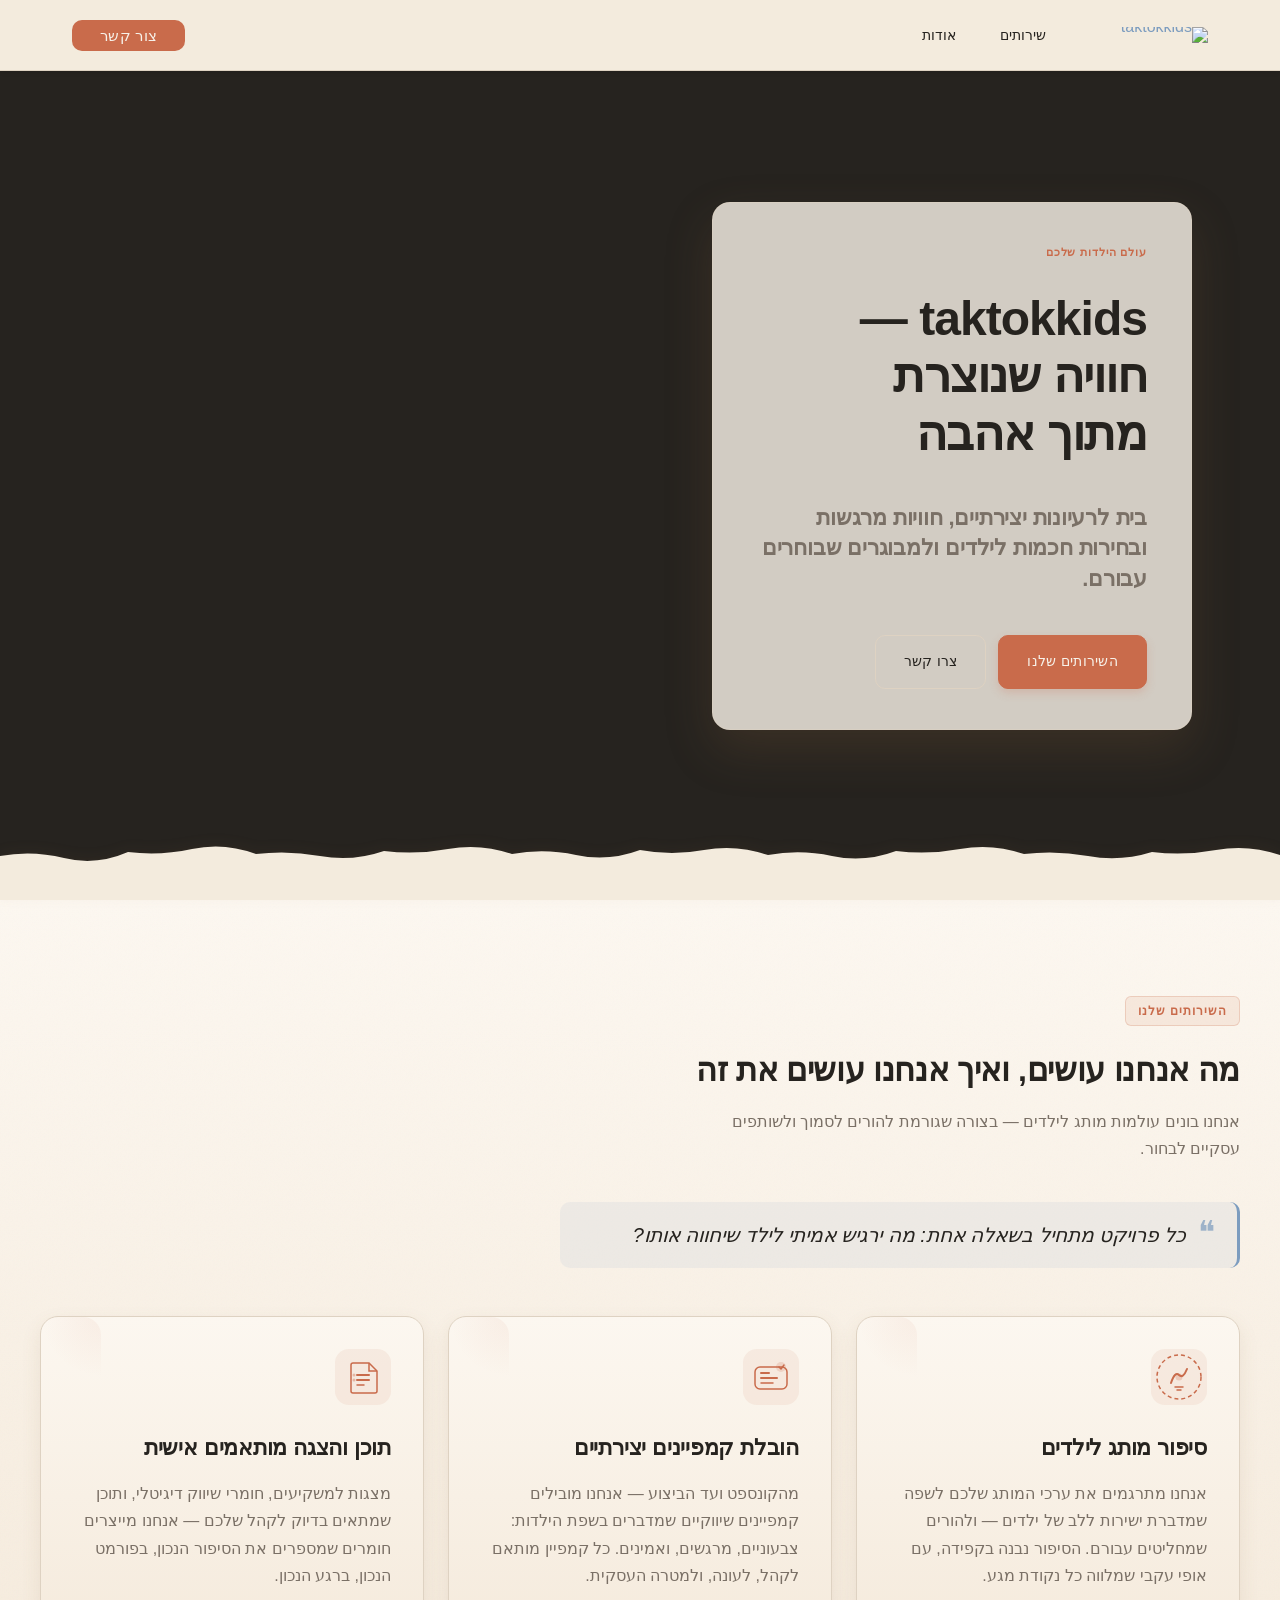
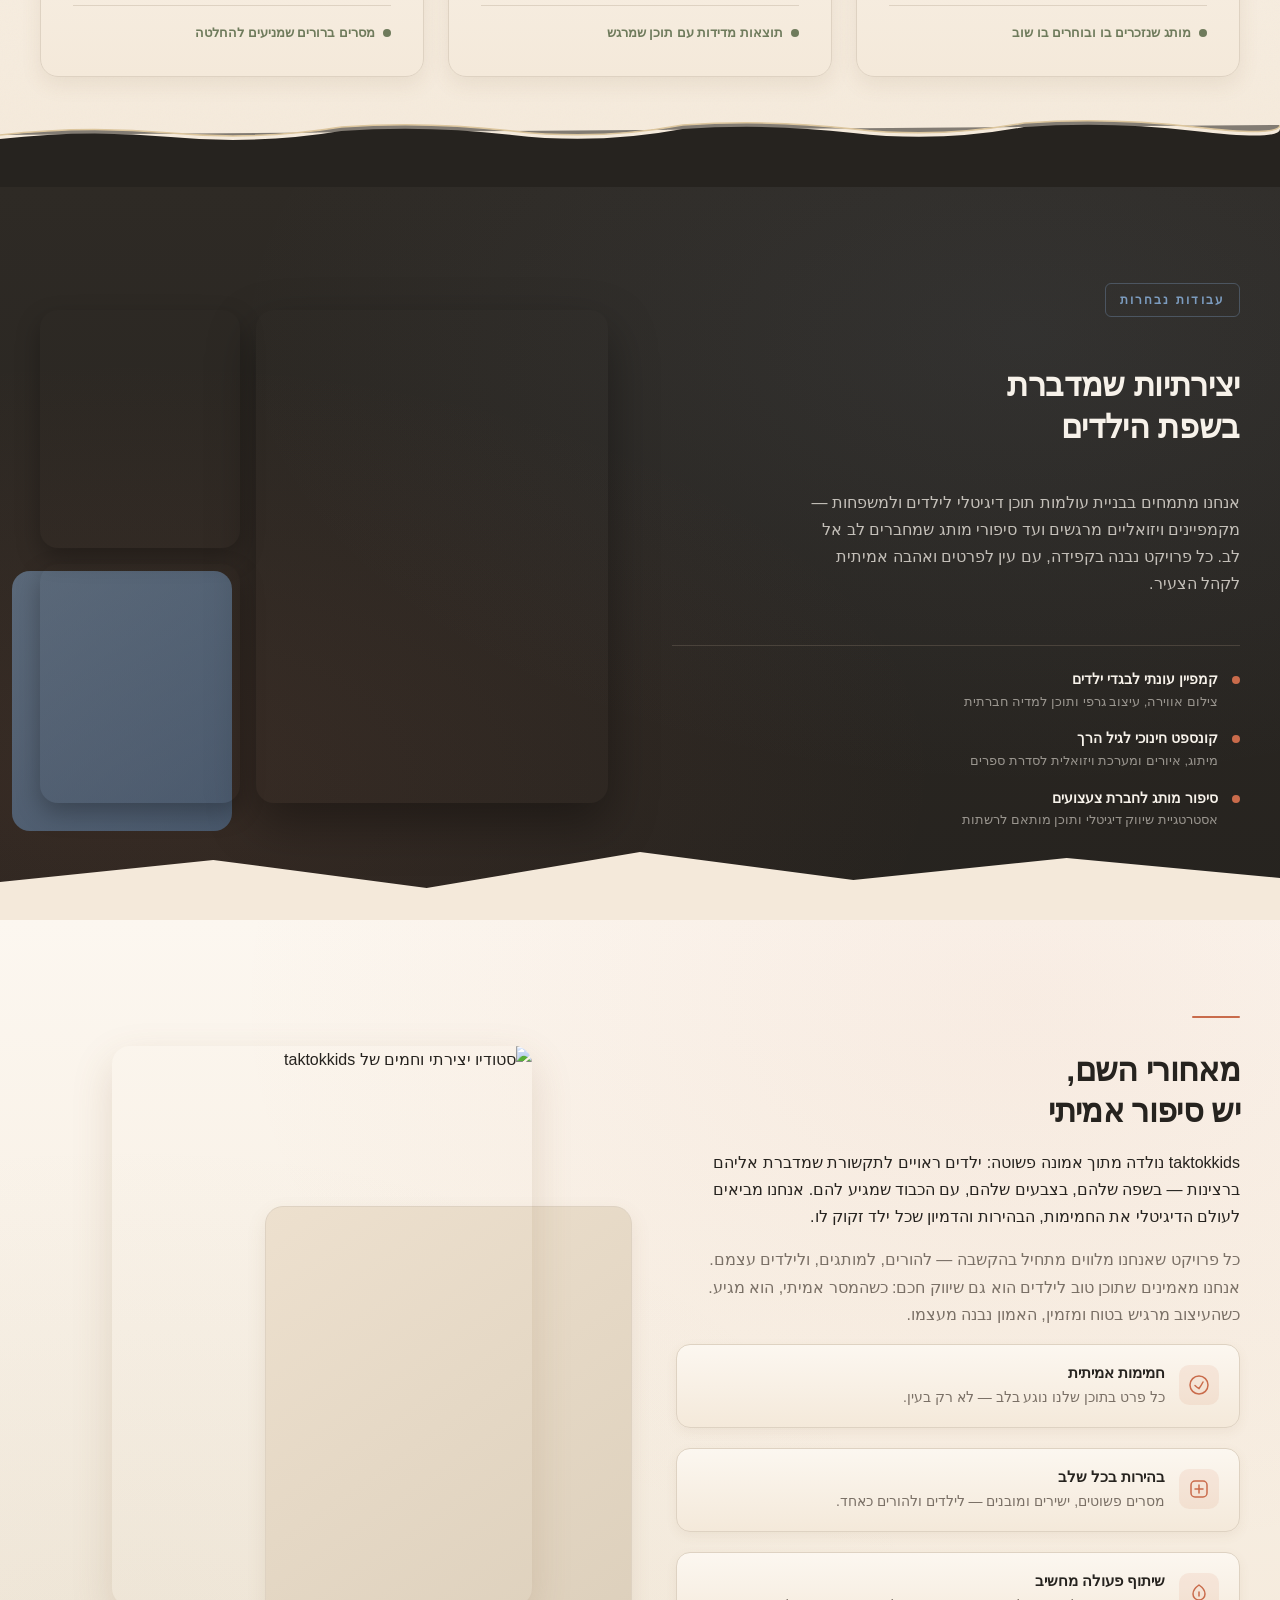
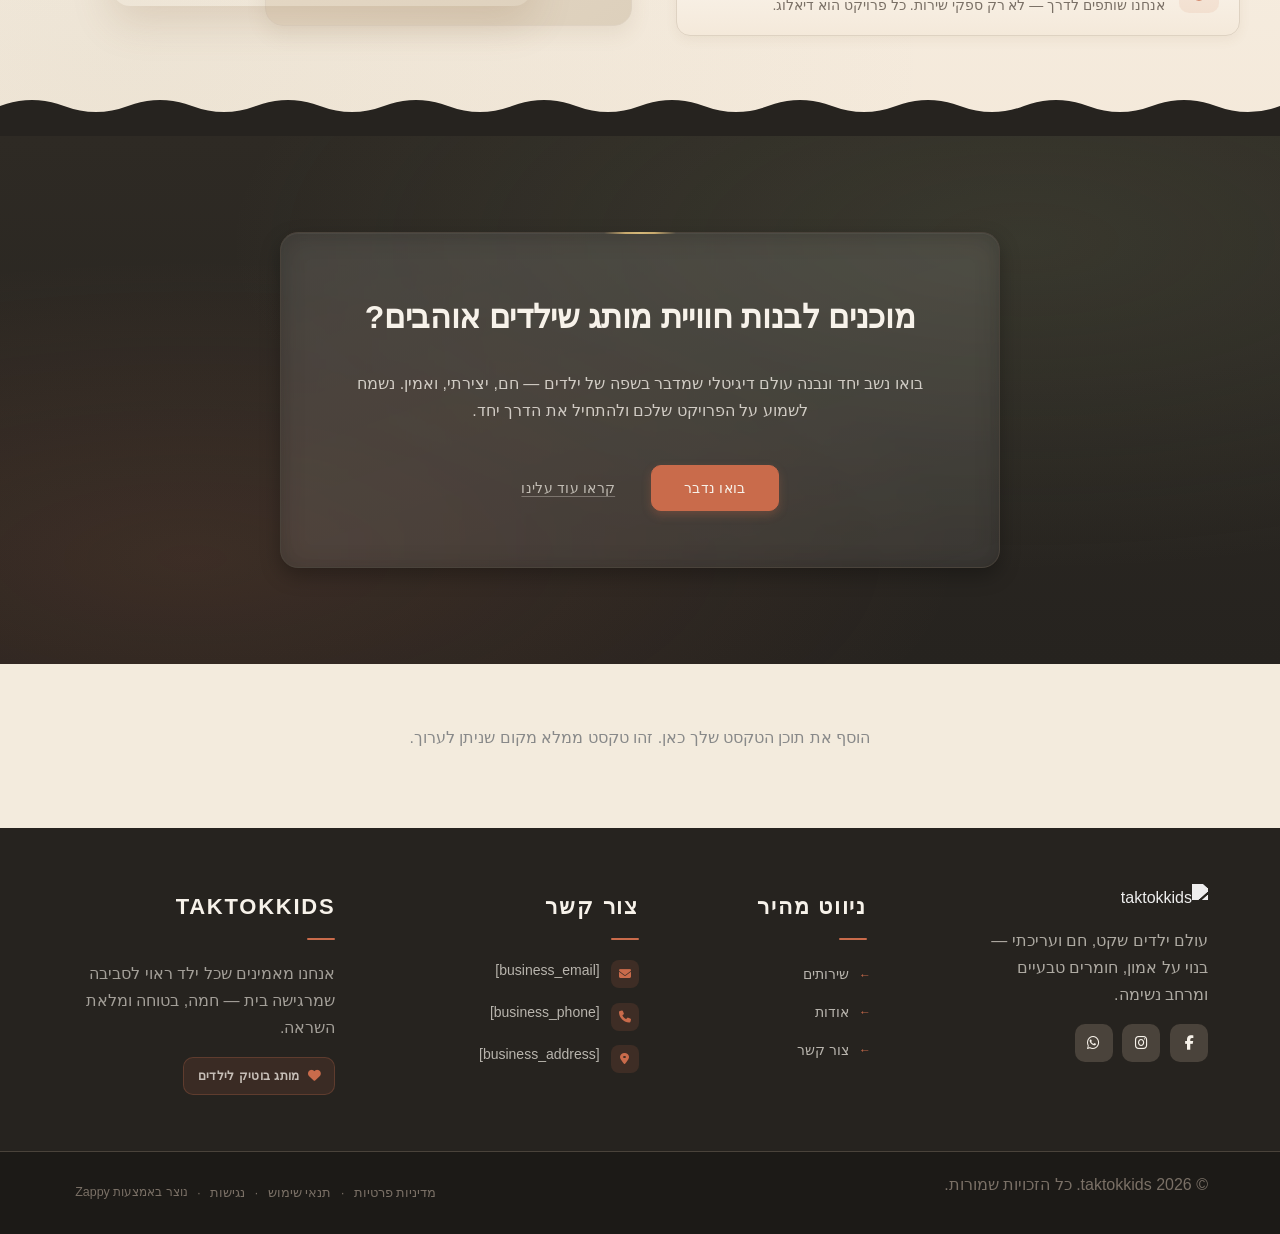
==== commit 46cbadf7: "Background sync: Progressive GitHub Sync" ====
--- a/index.html
+++ b/index.html
@@ -971,7 +971,7 @@
 
       <!-- Large feature image -->
       <figure class="showcase-img-main">
-        <div data-zappy-zoom-wrapper="true" data-element-id="img-1776984203110-phlo4qsov" data-element-type="image" data-zappy-zoom-wrapper-width="50px" data-zappy-zoom-wrapper-height="66px" data-zappy-zoom-wrapper-width-mode="px" style="position: relative !important; overflow: hidden !important; width: 50px !important; max-width: 100% !important; margin-left: auto !important; margin-right: 0px !important; height: 66px !important; display: block !important;" data-zappy-zoom-clip="true" data-zappy-wrapper-margins-applied="true" class="zappy-resizable-hover"><img data-placeholder="index-showcase-image-1" data-context="A warm editorial lifestyle photograph of a young child playing creatively with colorful wooden toys on a natural linen surface. Soft natural light, warm tones, boutique brand feel, high quality photography for a kids content agency." width="600" height="720" src="/assets/site-index-showcase-image-1-1776984421165-nj0hjy.webp?v=1776984423259" alt="ילד משחק עם צעצועים יצירתיים — תוכן מותג לילדים" data-element-type="image" data-element-id="img-1776984203110-phlo4qsov" style="object-position: 50% 50% !important; border-radius: 8px; object-fit: cover !important; width: 100% !important; height: 100% !important; max-width: none !important; display: block !important; margin: 0px !important; left: 0% !important; top: 0% !important; max-height: none !important;" data-zappy-object-position="50% 50%" data-zappy-zoom="1" data-zappy-mobile-object-position="78% 27%" data-zappy-mobile-zoom="1" data-zappy-original-width="336" data-zappy-original-height="450.015625" /></div>
+        
       </figure>
 
       <!-- Two stacked smaller images -->
@@ -980,7 +980,7 @@
           
         </figure>
         <figure class="showcase-img-small">
-          <div data-zappy-zoom-wrapper="true" data-element-id="img-1776984203111-ytpodj6xq" data-element-type="image" data-zappy-zoom-wrapper-width="120px" data-zappy-zoom-wrapper-height="120px" data-zappy-zoom-wrapper-width-mode="px" style="position: relative !important; overflow: hidden !important; width: 120px !important; max-width: 100% !important; margin-left: auto !important; margin-right: auto !important; height: 120px !important; display: block !important;" data-zappy-zoom-clip="true" data-zappy-wrapper-margins-applied="true"><img data-placeholder="index-showcase-image-3" data-context="A cheerful young girl in pastel clothing laughing outdoors in soft golden light. Natural, candid portrait photography for a childrens lifestyle brand campaign, warm and editorial in style." width="320" height="320" src="/assets/site-index-showcase-image-3-1776984456928-0b46cp.webp?v=1776984458543" alt="ילדה צוחקת בחוץ — קמפיין עונתי לילדים" data-element-type="image" data-element-id="img-1776984203111-ytpodj6xq" style="object-position: 50% 33% !important; border-radius: 8px; object-fit: cover !important; width: 100% !important; height: 100% !important; max-width: none !important; display: block !important; margin: 0px !important; left: 0% !important; top: 0% !important; max-height: none !important;" data-zappy-object-position="50% 33%" data-zappy-zoom="1" /></div>
+          
         </figure>
       </div>
 
@@ -1306,147 +1306,5 @@
       window.addEventListener('resize', function() { clearTimeout(window._mlrt); window._mlrt = setTimeout(initMobileLangMenu, 250); });
     })();
     </script>
-
-    <script>
-    (function(){
-      var _applied=false;
-      function _isHeroBg(w){var img=w.querySelector('img');if(img&&(img.getAttribute('data-hero-bg')==='true'||img.getAttribute('data-hero-background')==='true'))return true;var p=(w.style.position||'').replace(/\s*!important\s*/g,'').trim();var ww=(w.style.width||'').replace(/\s*!important\s*/g,'').trim();var hh=(w.style.height||'').replace(/\s*!important\s*/g,'').trim();return p==='absolute'&&ww==='100%'&&hh==='100%';}
-      function fixDesktopWrappers(){
-        // No-op: desktop wrapper restoration is handled by ZAPPY_PUBLISHED_ZOOM_WRAPPER_RUNTIME
-        // in script.js (restoreWrapperDimensions). The old inflation logic here was expanding
-        // small wrappers (e.g. 139px logo wrappers) to their parent width, conflicting with
-        // the correct stored dimensions.
-      }
-      function _parsePos(s){var x=50,y=50;try{var m=(s||'').match(/(-?d+(?:.d+)?)%s+(-?d+(?:.d+)?)%/);if(m){x=parseFloat(m[1]);y=parseFloat(m[2]);}}catch(e){}if(!isFinite(x))x=50;if(!isFinite(y))y=50;return{x:Math.max(0,Math.min(100,x)),y:Math.max(0,Math.min(100,y))};}
-      function _coverPct(iA,cA){if(!isFinite(iA)||iA<=0||!isFinite(cA)||cA<=0)return{w:100,h:100};if(iA>=cA)return{w:(iA/cA)*100,h:100};return{w:100,h:(cA/iA)*100};}
-      function applyMobile(){
-        if(_applied)return;_applied=true;
-        document.querySelectorAll('[data-zappy-zoom-wrapper="true"]').forEach(function(w){
-          var cw=w.style.getPropertyValue('width');
-          if(!cw||cw==='100%')return;
-          if(!w._zappyDesktop)w._zappyDesktop={wStyle:w.getAttribute('style')};
-          var img=w.querySelector('img');
-          if(!img)return;
-          if(!img._zappyDesktop)img._zappyDesktop={src:img.getAttribute('src'),style:img.getAttribute('style')};
-          var mobileZoomStr=img.getAttribute('data-zappy-mobile-zoom');
-          var mobileZoom=parseFloat(mobileZoomStr);
-          var mobileSrc=img.getAttribute('data-zappy-mobile-src');
-          var mobilePos=img.getAttribute('data-zappy-mobile-object-position');
-          var hasMobileOverrides=mobilePos||mobileZoomStr;
-          var parentOvf=w.parentElement?((w.parentElement.style.overflow||'')+(window.getComputedStyle(w.parentElement).overflow||'')).trim():'';
-          var inConstrainedParent=parentOvf.indexOf('hidden')!==-1||parentOvf.indexOf('clip')!==-1;
-          if(inConstrainedParent){
-            w.style.setProperty('max-width','100%','important');
-          }else{
-            w.style.setProperty('width','100%','important');
-            w.style.setProperty('max-width','100%','important');
-          }
-          if(mobileSrc)img.src=mobileSrc;
-          if(hasMobileOverrides){
-            var effZoom=(isFinite(mobileZoom)&&mobileZoom>0)?mobileZoom:(parseFloat(img.getAttribute('data-zappy-zoom'))||1);
-            var effPos=mobilePos||'50% 50%';
-            w.style.setProperty('overflow','hidden','important');
-            w.style.setProperty('position','relative','important');
-            w.style.setProperty('width','100%','important');
-            w.style.setProperty('max-width','100%','important');
-            var _sW=parseFloat(w.getAttribute('data-zappy-zoom-wrapper-width'))||0;
-            var _sH=parseFloat(w.getAttribute('data-zappy-zoom-wrapper-height'))||0;
-            if(_sW>0&&_sH>0){w.style.setProperty('aspect-ratio',_sW+'/'+_sH,'important');w.style.setProperty('height','auto','important');}
-            function _applyZoomCrop(_img,_w,_ePos,_eZoom){
-              var rect=_w.getBoundingClientRect();
-              if(!rect||!rect.width||!rect.height)return;
-              var nW=_img.naturalWidth||0,nH=_img.naturalHeight||0;
-              if(!(nW>0&&nH>0))return;
-              var iA=nW/nH,cA=rect.width/rect.height;
-              var cv=_coverPct(iA,cA);
-              var wP=100,hP=100;
-              if(_eZoom>=1){wP=cv.w*_eZoom;hP=cv.h*_eZoom;}
-              else{var t2=(_eZoom-0.5)/0.5;if(!isFinite(t2))t2=0;t2=Math.max(0,Math.min(1,t2));wP=100+t2*(cv.w-100);hP=100+t2*(cv.h-100);}
-              var p2=_parsePos(_ePos);
-              var lP=(100-wP)*(p2.x/100);
-              var tP=(100-hP)*(p2.y/100);
-              _img.style.setProperty('position','absolute','important');
-              _img.style.setProperty('left',lP+'%','important');
-              _img.style.setProperty('top',tP+'%','important');
-              _img.style.setProperty('width',wP+'%','important');
-              _img.style.setProperty('height',hP+'%','important');
-              _img.style.setProperty('max-width','none','important');
-              _img.style.setProperty('max-height','none','important');
-              _img.style.setProperty('display','block','important');
-              _img.style.setProperty('object-fit',_eZoom<1?'fill':'cover','important');
-              _img.style.setProperty('transform','none','important');
-              _img.style.setProperty('margin','0','important');
-            }
-            _applyZoomCrop(img,w,effPos,effZoom);
-            if(mobileSrc&&!(img.complete&&img.naturalWidth>0)){
-              (function(_i,_w2,_p,_z){_i.addEventListener('load',function _ol(){_i.removeEventListener('load',_ol);try{_applyZoomCrop(_i,_w2,_p,_z);}catch(e){}});
-              })(img,w,effPos,effZoom);
-            }
-          }else{
-            if(!inConstrainedParent)w.style.setProperty('height','auto','important');
-            img.style.setProperty('position','relative','important');
-            img.style.setProperty('width','100%','important');
-            img.style.setProperty('height','auto','important');
-            img.style.setProperty('max-width','100%','important');
-            img.style.setProperty('max-height',inConstrainedParent?'none':'400px','important');
-            img.style.setProperty('object-fit','cover','important');
-            img.style.setProperty('left','0','important');
-            img.style.setProperty('top','0','important');
-            img.style.setProperty('transform','none','important');
-          }
-        });
-        document.querySelectorAll('img[data-zappy-mobile-src],img[data-zappy-mobile-object-position],img[data-zappy-mobile-zoom]').forEach(function(img){
-          var zw=img.closest('[data-zappy-zoom-wrapper="true"]');
-          if(zw&&!_isHeroBg(zw))return;
-          if(!img._zappyDesktop)img._zappyDesktop={src:img.getAttribute('src'),style:img.getAttribute('style')};
-          var mobileSrc=img.getAttribute('data-zappy-mobile-src');
-          var mobilePos=img.getAttribute('data-zappy-mobile-object-position');
-          var mobileZoom=parseFloat(img.getAttribute('data-zappy-mobile-zoom'));
-          if(mobileSrc)img.src=mobileSrc;
-          if(mobilePos)img.style.setProperty('object-position',mobilePos,'important');
-          if(mobileZoom>1){
-            img.style.setProperty('transform','scale('+mobileZoom+')','important');
-            img.style.setProperty('transform-origin',mobilePos||'50% 50%','important');
-            var p=img.parentElement;
-            if(p)p.style.setProperty('overflow','hidden','important');
-          }
-        });
-      }
-      function revertDesktop(){
-        if(!_applied)return;_applied=false;
-        document.querySelectorAll('[data-zappy-zoom-wrapper="true"]').forEach(function(w){
-          if(w._zappyDesktop&&w._zappyDesktop.wStyle!=null){w.setAttribute('style',w._zappyDesktop.wStyle);}
-          var img=w.querySelector('img');
-          if(img&&img._zappyDesktop){
-            if(img._zappyDesktop.src!=null)img.setAttribute('src',img._zappyDesktop.src);
-            if(img._zappyDesktop.style!=null)img.setAttribute('style',img._zappyDesktop.style);
-            else img.removeAttribute('style');
-          }
-        });
-        document.querySelectorAll('img[data-zappy-mobile-src],img[data-zappy-mobile-object-position],img[data-zappy-mobile-zoom]').forEach(function(img){
-          var zw=img.closest('[data-zappy-zoom-wrapper="true"]');
-          if(zw&&!_isHeroBg(zw))return;
-          if(img._zappyDesktop){
-            if(img._zappyDesktop.src!=null)img.setAttribute('src',img._zappyDesktop.src);
-            if(img._zappyDesktop.style!=null)img.setAttribute('style',img._zappyDesktop.style);
-            else img.removeAttribute('style');
-          }
-        });
-        _fixHeroBgWrappers();
-        fixDesktopWrappers();
-      }
-      function _fixHeroBgWrappers(){var isMob=window.innerWidth<=768;document.querySelectorAll('[data-zappy-zoom-wrapper="true"]').forEach(function(w){if(!_isHeroBg(w))return;w.style.setProperty('position','absolute','important');w.style.setProperty('top','0','important');w.style.setProperty('left','0','important');w.style.setProperty('width','100%','important');w.style.setProperty('height','100%','important');w.style.setProperty('max-width','none','important');w.style.setProperty('overflow','hidden','important');w.setAttribute('data-zappy-zoom-wrapper-width-mode','full');var img=w.querySelector('img');if(img){img.style.setProperty('width','100%','important');img.style.setProperty('height','100%','important');img.style.setProperty('object-fit','cover','important');img.style.setProperty('position','relative','important');img.style.setProperty('top','0','important');img.style.setProperty('left','0','important');img.style.setProperty('max-width','none','important');img.style.setProperty('max-height','none','important');img.style.setProperty('display','block','important');if(isMob){var mSrc=img.getAttribute('data-zappy-mobile-src');var mPos=img.getAttribute('data-zappy-mobile-object-position');var mZoom=parseFloat(img.getAttribute('data-zappy-mobile-zoom'));if(mSrc){if(!img._zappyDesktop)img._zappyDesktop={src:img.getAttribute('src'),style:img.getAttribute('style')};img.src=mSrc;}if(mPos)img.style.setProperty('object-position',mPos,'important');if(mZoom>1){img.style.setProperty('transform','scale('+mZoom+')','important');img.style.setProperty('transform-origin',mPos||'50% 50%','important');}}}});}
-      function init(){
-        _fixHeroBgWrappers();
-        var mq=window.matchMedia('(max-width:768px)');
-        function onChange(e){if(e.matches)applyMobile();else revertDesktop();}
-        if(mq.matches)applyMobile();
-        else fixDesktopWrappers();
-        try{mq.addEventListener('change',onChange);}catch(e){mq.addListener(onChange);}
-      }
-      if(document.readyState==='loading')document.addEventListener('DOMContentLoaded',init);
-      else setTimeout(init,50);
-    })();
-    </script>
 </body>
 </html>
